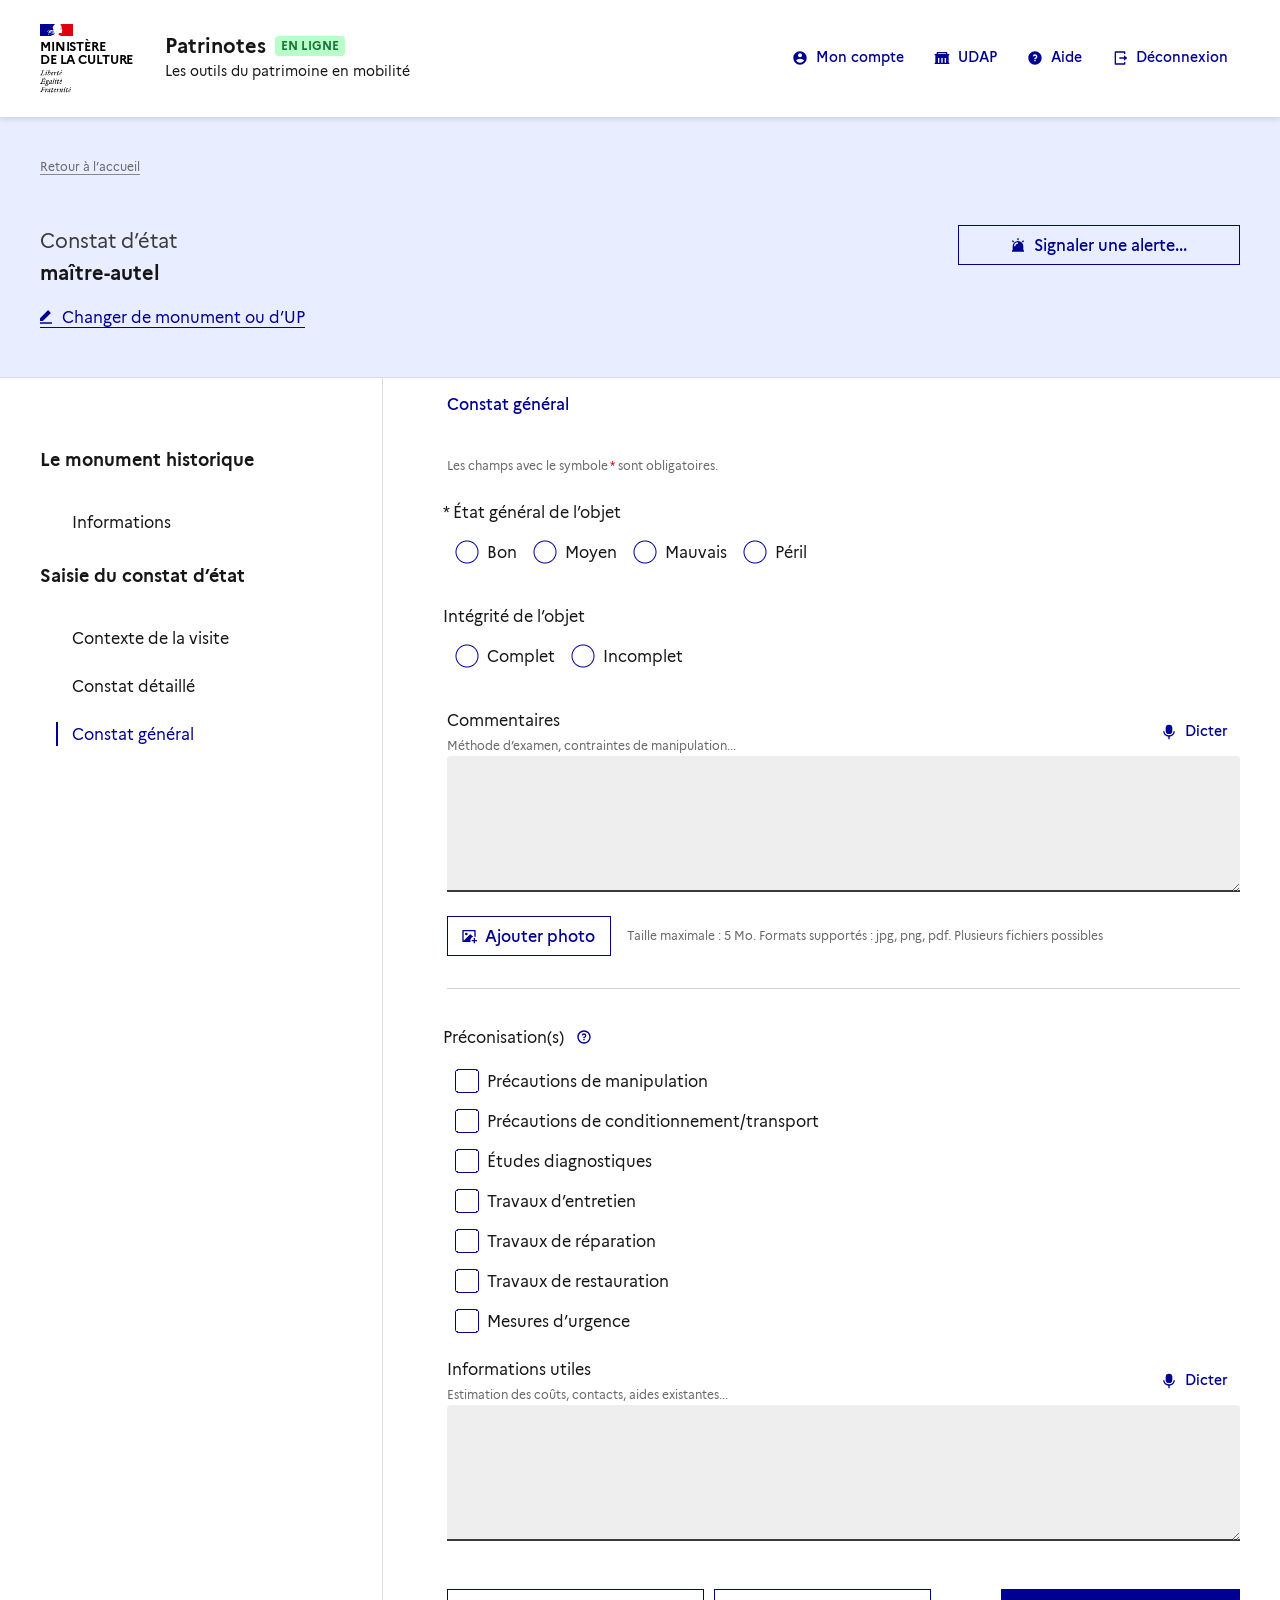
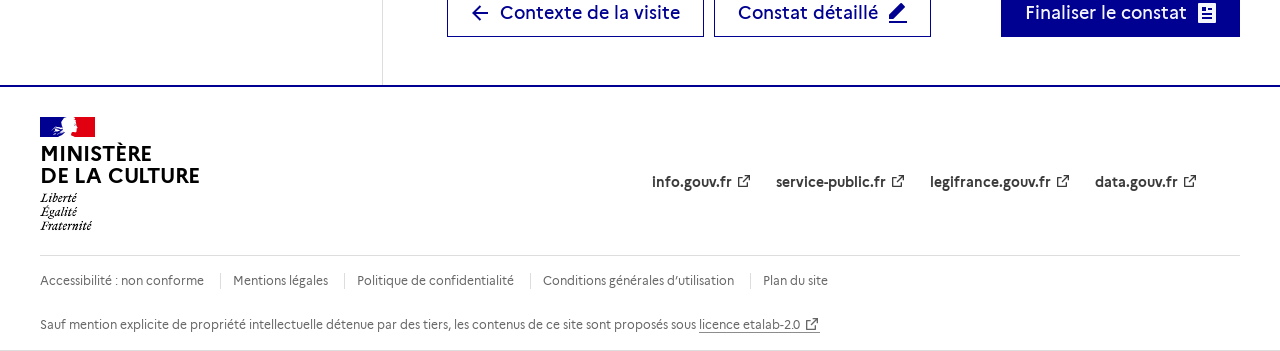
==== constat-general.html @ 83321c19 "Add files via upload" ====
<!DOCTYPE html>
<html lang="fr" data-fr-theme="light">
<head>
  <meta charset="utf-8">
  <meta name="viewport" content="width=device-width, initial-scale=1">
  <title>Constat général - maître-autel - Constat d’état - Patrinotes</title>
  <link rel="preload" href="dsfr/fonts/Marianne-Regular.woff2" as="font" type="font/woff2" crossorigin>
  <link rel="stylesheet" href="dsfr/core/core.min.css">
  <link rel="stylesheet" href="dsfr/component/link/link.min.css">
  <link rel="stylesheet" href="dsfr/component/button/button.min.css">
  <link rel="stylesheet" href="dsfr/component/logo/logo.min.css">
  <link rel="stylesheet" href="dsfr/component/badge/badge.min.css">
  <link rel="stylesheet" href="dsfr/component/form/form.min.css">
  <link rel="stylesheet" href="dsfr/component/input/input.min.css">
  <link rel="stylesheet" href="dsfr/component/header/header.min.css">
  <link rel="stylesheet" href="dsfr/component/tile/tile.min.css">
  <link rel="stylesheet" href="dsfr/component/footer/footer.min.css">
  <link rel="stylesheet" href="dsfr/component/alert/alert.min.css">
  <link rel="stylesheet" href="dsfr/component/breadcrumb/breadcrumb.min.css">
  <link rel="stylesheet" href="dsfr/component/modal/modal.min.css">
  <link rel="stylesheet" href="dsfr/component/sidemenu/sidemenu.min.css">
  <link rel="stylesheet" href="dsfr/component/radio/radio.min.css">
  <link rel="stylesheet" href="dsfr/component/checkbox/checkbox.min.css">
  <link rel="stylesheet" href="dsfr/component/tooltip/tooltip.min.css">
  <link rel="stylesheet" href="dsfr/component/toggle/toggle.min.css">
  <link rel="stylesheet" href="dsfr/component/accordion/accordion.min.css">
  <link rel="stylesheet" href="dsfr/component/skiplink/skiplink.min.css">
  <link rel="stylesheet" href="dsfr/utility/icons/icons-map/icons-map.min.css">
  <link rel="stylesheet" href="dsfr/utility/icons/icons-user/icons-user.min.css">
  <link rel="stylesheet" href="dsfr/utility/icons/icons-system/icons-system.min.css">
  <link rel="stylesheet" href="dsfr/utility/icons/icons-document/icons-document.min.css">
  <link rel="stylesheet" href="dsfr/utility/icons/icons-design/icons-design.min.css">
  <link rel="stylesheet" href="dsfr/utility/icons/icons-media/icons-media.min.css">
  <link rel="stylesheet" href="dsfr/utility/icons/icons-arrows/icons-arrows.min.css">
  <link rel="stylesheet" href="dsfr/utility/icons/icons-buildings/icons-buildings.min.css">
  <link rel="stylesheet" href="css/patrinotes.css">
</head>
<body>
  <div class="fr-skiplinks">
    <nav class="fr-container" role="navigation" aria-label="Accès rapide">
      <ul class="fr-skiplinks__list">
        <li><a class="fr-link" href="#contenu">Contenu</a></li>
        <li><a class="fr-link" href="#footer">Pied de page</a></li>
      </ul>
    </nav>
  </div>

  <header role="banner" class="fr-header">
    <div class="fr-header__body">
      <div class="fr-container">
        <div class="fr-header__body-row">
          <div class="fr-header__brand fr-enlarge-link">
            <div class="fr-header__brand-top">
              <div class="fr-header__logo">
                <p class="fr-logo">Ministère<br>de la Culture</p>
              </div>
            </div>
            <div class="fr-header__service">
              <a href="index.html" title="Accueil - Patrinotes - Ministère de la Culture">
                <p class="fr-header__service-title">Patrinotes
                  <span class="fr-badge fr-badge--sm fr-badge--success fr-badge--no-icon">En ligne</span>
                </p>
              </a>
              <p class="fr-header__service-tagline">Les outils du patrimoine en mobilité</p>
            </div>
          </div>
          <div class="fr-header__tools">
            <div class="fr-header__tools-links">
              <ul class="fr-btns-group">
                <li><a class="fr-btn fr-icon-account-circle-fill" href="#">Mon compte</a></li>
                <li><a class="fr-btn fr-icon-government-fill" href="#">UDAP</a></li>
                <li><a class="fr-btn fr-icon-question-fill" href="#">Aide</a></li>
                <li><a class="fr-btn fr-icon-logout-box-r-line" href="#">Déconnexion</a></li>
              </ul>
            </div>
          </div>
        </div>
      </div>
    </div>
  </header>

  <main id="contenu" role="main">
    <section class="pn-band pn-band--info pn-band--bordered fr-pt-3w fr-pb-6w" aria-labelledby="titre-monument">
      <div class="fr-container">
        <nav role="navigation" class="fr-breadcrumb" aria-label="vous êtes ici :">
          <ol class="fr-breadcrumb__list">
            <li><a class="fr-breadcrumb__link" href="index.html">Retour à l’accueil</a></li>
          </ol>
        </nav>
        <div class="fr-grid-row fr-grid-row--gutters">
          <div class="fr-col-lg-9">
            <p class="fr-text--lead fr-mb-0">Constat d’état</p>
            <h1 id="titre-monument" class="fr-text--lead fr-text--bold fr-mb-2w">maître-autel</h1>
            <!-- Non cliquable pour le prototype -->
            <a class="fr-link fr-link--icon-left fr-icon-edit-fill" href="#">Changer de monument ou d’UP</a>
          </div>
          <div class="fr-col-lg-3">
            <button type="button" class="fr-btn fr-btn--secondary fr-btn--icon-left fr-icon-alarm-warning-fill pn-btn-block" data-drawer-open="modal-alerte" aria-haspopup="dialog">Signaler une alerte...</button>
          </div>
        </div>
      </div>
    </section>

    <div class="fr-container">
      <div class="pn-split">
        <div class="pn-split__menu">
          <nav class="fr-sidemenu" role="navigation" aria-label="Menu du constat d’état">
            <div class="fr-sidemenu__inner">
              <ul class="fr-sidemenu__list">
                <li class="fr-sidemenu__item">
                  <p class="fr-sidemenu__title" id="menu-monument-titre">Le monument historique</p>
                  <div>
                    <ul class="fr-sidemenu__list" aria-labelledby="menu-monument-titre">
                      <li class="fr-sidemenu__item"><a class="fr-sidemenu__link" href="monument.html" target="_self">Informations</a></li>
                    </ul>
                  </div>
                </li>
                <li class="fr-sidemenu__item">
                  <p class="fr-sidemenu__title" id="menu-saisie-titre">Saisie du constat d’état</p>
                  <div>
                    <ul class="fr-sidemenu__list" aria-labelledby="menu-saisie-titre">
                      <li class="fr-sidemenu__item"><a class="fr-sidemenu__link" href="contexte.html" target="_self">Contexte de la visite</a></li>
                      <li class="fr-sidemenu__item"><a class="fr-sidemenu__link" href="constat-detaille.html" target="_self">Constat détaillé</a></li>
                      <li class="fr-sidemenu__item fr-sidemenu__item--active"><a class="fr-sidemenu__link" href="constat-general.html" target="_self" aria-current="page">Constat général</a></li>
                    </ul>
                  </div>
                </li>
              </ul>
            </div>
          </nav>
        </div>

        <div class="pn-split__main pn-main-pad">
          <h2 class="pn-section-label">Constat général</h2>

          <form class="pn-context-form" action="#" onsubmit="return false" novalidate>
            <p class="fr-hint-text fr-mt-4w fr-mb-3w">Les champs avec le symbole <span class="pn-required" aria-hidden="true">*</span><span class="fr-sr-only">astérisque</span> sont obligatoires.</p>

            <fieldset class="fr-fieldset fr-mb-3w" id="etat" aria-labelledby="etat-legend">
              <legend class="fr-fieldset__legend fr-fieldset__legend--regular" id="etat-legend">* État général de l’objet</legend>
              <div class="fr-fieldset__element fr-fieldset__element--inline"><div class="fr-radio-group"><input type="radio" id="etat-1" name="etat" required><label class="fr-label" for="etat-1">Bon</label></div></div>
              <div class="fr-fieldset__element fr-fieldset__element--inline"><div class="fr-radio-group"><input type="radio" id="etat-2" name="etat"><label class="fr-label" for="etat-2">Moyen</label></div></div>
              <div class="fr-fieldset__element fr-fieldset__element--inline"><div class="fr-radio-group"><input type="radio" id="etat-3" name="etat"><label class="fr-label" for="etat-3">Mauvais</label></div></div>
              <div class="fr-fieldset__element fr-fieldset__element--inline"><div class="fr-radio-group"><input type="radio" id="etat-4" name="etat"><label class="fr-label" for="etat-4">Péril</label></div></div>
            </fieldset>

            <fieldset class="fr-fieldset fr-mb-3w" id="integrite" aria-labelledby="integrite-legend">
              <legend class="fr-fieldset__legend fr-fieldset__legend--regular" id="integrite-legend">Intégrité de l’objet</legend>
              <div class="fr-fieldset__element fr-fieldset__element--inline"><div class="fr-radio-group"><input type="radio" id="integrite-1" name="integrite"><label class="fr-label" for="integrite-1">Complet</label></div></div>
              <div class="fr-fieldset__element fr-fieldset__element--inline"><div class="fr-radio-group"><input type="radio" id="integrite-2" name="integrite"><label class="fr-label" for="integrite-2">Incomplet</label></div></div>
            </fieldset>

            <div class="fr-input-group">
              <div class="fr-grid-row fr-grid-row--middle">
                <div class="fr-col"><label class="fr-label" for="commentaires-generaux">Commentaires<span class="fr-hint-text">Méthode d’examen, contraintes de manipulation...</span></label></div>
                <div class="fr-col-auto"><button type="button" class="fr-btn fr-btn--tertiary-no-outline fr-btn--sm fr-btn--icon-left fr-icon-mic-fill">Dicter</button></div>
              </div>
              <textarea class="fr-input" id="commentaires-generaux" name="commentaires-generaux" rows="5"></textarea>
            </div>

            <div class="fr-grid-row fr-grid-row--middle pn-photo-row">
              <div class="fr-col-auto fr-mr-2w"><button type="button" class="fr-btn fr-btn--secondary fr-btn--icon-left fr-icon-image-add-fill">Ajouter photo</button></div>
              <div class="fr-col"><p class="fr-hint-text fr-mb-0">Taille maximale : 5 Mo. Formats supportés : jpg, png, pdf. Plusieurs fichiers possibles</p></div>
            </div>

            <hr class="pn-sep">

            <div class="pn-preco-wrap">
            <span class="fr-tooltip fr-placement fr-placement--top" id="preco-tooltip" role="tooltip" aria-hidden="true">Si des travaux de restauration sont préconisés, attention de ne pas aller trop loin : le constat d’état n’est pas une étude diagnostique et ne saurait la remplacer.<br><br>Des hypothèses concernant l’origine des désordres constatés peuvent être émises (présentez les comme telles) et des pistes d’investigation suggérées. Présentez les éventuelles solutions avec prudence, notamment si elles concernent des problèmes structurels.</span>
            <fieldset class="fr-fieldset fr-mb-3w" id="preconisations" aria-labelledby="preconisations-legend">
              <legend class="fr-fieldset__legend fr-fieldset__legend--regular" id="preconisations-legend">Préconisation(s)
                <button type="button" class="fr-btn fr-btn--tertiary-no-outline fr-btn--sm fr-icon-question-line" id="preco-aide" aria-describedby="preco-tooltip" data-tooltip-btn>Aide sur les préconisations</button>
              </legend>
              <div class="fr-fieldset__element">
                <div class="fr-checkbox-group"><input type="checkbox" id="preco-1" name="preconisations" value="Précautions de manipulation" aria-controls="preco-1-commentaires"><label class="fr-label" for="preco-1">Précautions de manipulation</label></div>
                <div class="pn-preco-comment" id="preco-1-commentaires" hidden>
                  <div class="fr-input-group">
                    <label class="fr-label" for="preco-1-texte">Commentaires<span class="fr-sr-only"> sur « Précautions de manipulation »</span></label>
                    <textarea class="fr-input" id="preco-1-texte" name="preco-1-texte" rows="4" disabled></textarea>
                  </div>
                  <button type="button" class="fr-btn fr-btn--tertiary fr-btn--sm fr-btn--icon-left fr-icon-mic-fill" disabled>Dicter</button>
                </div>
              </div>
              <div class="fr-fieldset__element">
                <div class="fr-checkbox-group"><input type="checkbox" id="preco-2" name="preconisations" value="Précautions de conditionnement/transport" aria-controls="preco-2-commentaires"><label class="fr-label" for="preco-2">Précautions de conditionnement/transport</label></div>
                <div class="pn-preco-comment" id="preco-2-commentaires" hidden>
                  <div class="fr-input-group">
                    <label class="fr-label" for="preco-2-texte">Commentaires<span class="fr-sr-only"> sur « Précautions de conditionnement/transport »</span></label>
                    <textarea class="fr-input" id="preco-2-texte" name="preco-2-texte" rows="4" disabled></textarea>
                  </div>
                  <button type="button" class="fr-btn fr-btn--tertiary fr-btn--sm fr-btn--icon-left fr-icon-mic-fill" disabled>Dicter</button>
                </div>
              </div>
              <div class="fr-fieldset__element">
                <div class="fr-checkbox-group"><input type="checkbox" id="preco-3" name="preconisations" value="Études diagnostiques" aria-controls="preco-3-commentaires"><label class="fr-label" for="preco-3">Études diagnostiques</label></div>
                <div class="pn-preco-comment" id="preco-3-commentaires" hidden>
                  <div class="fr-input-group">
                    <label class="fr-label" for="preco-3-texte">Commentaires<span class="fr-sr-only"> sur « Études diagnostiques »</span></label>
                    <textarea class="fr-input" id="preco-3-texte" name="preco-3-texte" rows="4" disabled></textarea>
                  </div>
                  <button type="button" class="fr-btn fr-btn--tertiary fr-btn--sm fr-btn--icon-left fr-icon-mic-fill" disabled>Dicter</button>
                </div>
              </div>
              <div class="fr-fieldset__element">
                <div class="fr-checkbox-group"><input type="checkbox" id="preco-4" name="preconisations" value="Travaux d’entretien" aria-controls="preco-4-commentaires"><label class="fr-label" for="preco-4">Travaux d’entretien</label></div>
                <div class="pn-preco-comment" id="preco-4-commentaires" hidden>
                  <div class="fr-input-group">
                    <label class="fr-label" for="preco-4-texte">Commentaires<span class="fr-sr-only"> sur « Travaux d’entretien »</span></label>
                    <textarea class="fr-input" id="preco-4-texte" name="preco-4-texte" rows="4" disabled></textarea>
                  </div>
                  <button type="button" class="fr-btn fr-btn--tertiary fr-btn--sm fr-btn--icon-left fr-icon-mic-fill" disabled>Dicter</button>
                </div>
              </div>
              <div class="fr-fieldset__element">
                <div class="fr-checkbox-group"><input type="checkbox" id="preco-5" name="preconisations" value="Travaux de réparation" aria-controls="preco-5-commentaires"><label class="fr-label" for="preco-5">Travaux de réparation</label></div>
                <div class="pn-preco-comment" id="preco-5-commentaires" hidden>
                  <div class="fr-input-group">
                    <label class="fr-label" for="preco-5-texte">Commentaires<span class="fr-sr-only"> sur « Travaux de réparation »</span></label>
                    <textarea class="fr-input" id="preco-5-texte" name="preco-5-texte" rows="4" disabled></textarea>
                  </div>
                  <button type="button" class="fr-btn fr-btn--tertiary fr-btn--sm fr-btn--icon-left fr-icon-mic-fill" disabled>Dicter</button>
                </div>
              </div>
              <div class="fr-fieldset__element">
                <div class="fr-checkbox-group"><input type="checkbox" id="preco-6" name="preconisations" value="Travaux de restauration" aria-controls="preco-6-commentaires"><label class="fr-label" for="preco-6">Travaux de restauration</label></div>
                <div class="pn-preco-comment" id="preco-6-commentaires" hidden>
                  <div class="fr-input-group">
                    <label class="fr-label" for="preco-6-texte">Commentaires<span class="fr-sr-only"> sur « Travaux de restauration »</span></label>
                    <textarea class="fr-input" id="preco-6-texte" name="preco-6-texte" rows="4" disabled></textarea>
                  </div>
                  <button type="button" class="fr-btn fr-btn--tertiary fr-btn--sm fr-btn--icon-left fr-icon-mic-fill" disabled>Dicter</button>
                </div>
              </div>
              <div class="fr-fieldset__element">
                <div class="fr-checkbox-group"><input type="checkbox" id="preco-7" name="preconisations" value="Mesures d’urgence" aria-controls="preco-7-commentaires"><label class="fr-label" for="preco-7">Mesures d’urgence</label></div>
                <div class="pn-preco-comment" id="preco-7-commentaires" hidden>
                  <div class="fr-input-group">
                    <label class="fr-label" for="preco-7-texte">Commentaires<span class="fr-sr-only"> sur « Mesures d’urgence »</span></label>
                    <textarea class="fr-input" id="preco-7-texte" name="preco-7-texte" rows="4" disabled></textarea>
                  </div>
                  <button type="button" class="fr-btn fr-btn--tertiary fr-btn--sm fr-btn--icon-left fr-icon-mic-fill" disabled>Dicter</button>
                </div>
              </div>
            </fieldset>
            </div>

            <div class="fr-input-group">
              <div class="fr-grid-row fr-grid-row--middle">
                <div class="fr-col"><label class="fr-label" for="infos-utiles">Informations utiles<span class="fr-hint-text">Estimation des coûts, contacts, aides existantes...</span></label></div>
                <div class="fr-col-auto"><button type="button" class="fr-btn fr-btn--tertiary-no-outline fr-btn--sm fr-btn--icon-left fr-icon-mic-fill">Dicter</button></div>
              </div>
              <textarea class="fr-input" id="infos-utiles" name="infos-utiles" rows="5"></textarea>
            </div>

            <div class="fr-grid-row fr-grid-row--middle fr-mt-6w pn-actions">
              <div class="fr-col pn-btn-row">
                <a class="fr-btn fr-btn--lg fr-btn--secondary fr-btn--icon-left fr-icon-arrow-left-line" href="contexte.html">Contexte de la visite</a>
                <a class="fr-btn fr-btn--lg fr-btn--secondary fr-btn--icon-right fr-icon-edit-fill" href="constat-detaille.html">Constat détaillé</a>
              </div>
              <div class="fr-col-auto"><button type="button" class="fr-btn fr-btn--lg fr-btn--icon-right fr-icon-article-fill">Finaliser le constat</button></div>
            </div>
          </form>
        </div>
      </div>
    </div>

    <!-- Panneau latéral « Signaler une alerte » : modale DSFR ancrée à droite (CSS patrinotes.css) -->
    <dialog id="modal-alerte" class="fr-modal pn-drawer" aria-labelledby="modal-alerte-title">
      <div class="fr-container fr-container--fluid">
        <div class="fr-modal__body">
          <div class="fr-modal__header">
            <button type="button" class="fr-btn--close fr-btn" data-drawer-close title="Fermer le panneau">Fermer</button>
          </div>
          <div class="fr-modal__content">
            <h1 id="modal-alerte-title" class="fr-modal__title">Signaler une alerte</h1>
            <form onsubmit="return false">
              <fieldset class="fr-fieldset fr-mb-3w" id="alerte-type" aria-labelledby="alerte-type-legend">
                <legend class="fr-fieldset__legend fr-fieldset__legend--regular" id="alerte-type-legend">Problème à signaler</legend>
                <div class="fr-fieldset__element"><div class="fr-radio-group"><input type="radio" id="alerte-absent" name="alerte-type"><label class="fr-label" for="alerte-absent">Objet absent</label></div></div>
                <div class="fr-fieldset__element"><div class="fr-radio-group"><input type="radio" id="alerte-insecurite" name="alerte-type"><label class="fr-label" for="alerte-insecurite">Objet en insécurité</label></div></div>
                <div class="fr-fieldset__element"><div class="fr-radio-group"><input type="radio" id="alerte-degradation" name="alerte-type"><label class="fr-label" for="alerte-degradation">Dégradation importante</label></div></div>
              </fieldset>

              <div class="fr-input-group">
                <div class="fr-grid-row fr-grid-row--middle">
                  <div class="fr-col"><label class="fr-label" for="alerte-commentaires">Commentaires</label></div>
                  <div class="fr-col-auto"><button type="button" class="fr-btn fr-btn--tertiary-no-outline fr-btn--sm fr-btn--icon-left fr-icon-mic-fill">Dicter</button></div>
                </div>
                <textarea class="fr-input" id="alerte-commentaires" name="alerte-commentaires" rows="5"></textarea>
              </div>

              <div class="fr-grid-row fr-grid-row--middle fr-mt-3w">
                <div class="fr-col-auto fr-mr-2w"><button type="button" class="fr-btn fr-btn--secondary fr-btn--icon-left fr-icon-image-add-fill">Ajouter photo</button></div>
                <div class="fr-col"><p class="fr-hint-text fr-mb-0">Taille maximale : 5 Mo. Formats supportés : jpg, png.<br>Plusieurs fichiers possibles</p></div>
              </div>

              <hr class="fr-mt-3w fr-pb-1w">
              <div class="fr-grid-row">
                <div class="fr-col-auto fr-mr-4w"><div class="fr-toggle"><input type="checkbox" class="fr-toggle__input" id="alerte-courriel"><label class="fr-toggle__label" for="alerte-courriel">Alerter par courriel</label></div></div>
                <div class="fr-col-auto"><div class="fr-toggle"><input type="checkbox" class="fr-toggle__input" id="alerte-rapport"><label class="fr-toggle__label" for="alerte-rapport">Afficher dans le rapport</label></div></div>
              </div>
              <p class="fr-text--sm pn-muted fr-mt-1w fr-mb-3w">Service destinataire : CAOA<br>courriel-service@culture.gouv.fr <a class="fr-link fr-link--sm" href="#">modifier</a></p>

              <button type="button" class="fr-btn fr-btn--lg pn-btn-block" data-drawer-close>Valider</button>
            </form>
          </div>
        </div>
      </div>
    </dialog>
  </main>

  <footer class="fr-footer" role="contentinfo" id="footer">
    <div class="fr-container">
      <div class="fr-footer__body">
        <div class="fr-footer__brand fr-enlarge-link">
          <a href="index.html" title="Retour à l’accueil du site - Patrinotes - Ministère de la Culture">
            <p class="fr-logo">Ministère<br>de la Culture</p>
          </a>
        </div>
        <div class="fr-footer__content">
          <ul class="fr-footer__content-list">
            <li class="fr-footer__content-item"><a class="fr-footer__content-link" target="_blank" rel="noopener external" title="info.gouv.fr - nouvelle fenêtre" href="https://info.gouv.fr">info.gouv.fr</a></li>
            <li class="fr-footer__content-item"><a class="fr-footer__content-link" target="_blank" rel="noopener external" title="service-public.fr - nouvelle fenêtre" href="https://service-public.fr">service-public.fr</a></li>
            <li class="fr-footer__content-item"><a class="fr-footer__content-link" target="_blank" rel="noopener external" title="legifrance.gouv.fr - nouvelle fenêtre" href="https://legifrance.gouv.fr">legifrance.gouv.fr</a></li>
            <li class="fr-footer__content-item"><a class="fr-footer__content-link" target="_blank" rel="noopener external" title="data.gouv.fr - nouvelle fenêtre" href="https://data.gouv.fr">data.gouv.fr</a></li>
          </ul>
        </div>
      </div>
      <div class="fr-footer__bottom">
        <ul class="fr-footer__bottom-list">
          <li class="fr-footer__bottom-item"><a class="fr-footer__bottom-link" href="#">Accessibilité : non conforme</a></li>
          <li class="fr-footer__bottom-item"><a class="fr-footer__bottom-link" href="#">Mentions légales</a></li>
          <li class="fr-footer__bottom-item"><a class="fr-footer__bottom-link" href="#">Politique de confidentialité</a></li>
          <li class="fr-footer__bottom-item"><a class="fr-footer__bottom-link" href="#">Conditions générales d’utilisation</a></li>
          <li class="fr-footer__bottom-item"><a class="fr-footer__bottom-link" href="#">Plan du site</a></li>
        </ul>
        <div class="fr-footer__bottom-copy">
          <p>Sauf mention explicite de propriété intellectuelle détenue par des tiers, les contenus de ce site sont proposés sous <a href="https://github.com/etalab/licence-ouverte/blob/master/LO.md" target="_blank" rel="noopener external" title="licence etalab-2.0 - nouvelle fenêtre">licence etalab-2.0</a></p>
        </div>
      </div>
    </div>
  </footer>

  <script src="js/drawer.js"></script>
  <script src="js/constat-general.js"></script>
</body>
</html>
---- dsfr/component/link/link.min.css ----
/*!
 * DSFR v1.15.4 | SPDX-License-Identifier: Etalab-2.0 | License-Filename: LICENSE.md | restricted use (see terms and conditions)
 */.fr-link{--text-spacing:0;--title-spacing:0;color:var(--text-action-high-blue-france);display:inline;font-size:1rem;line-height:1.5rem;padding:0}.fr-link[target=_blank]{max-height:none;max-width:100%;overflow:initial}.fr-link[target=_blank]:after{--icon-size:1rem;content:"";margin-left:.5rem;margin-right:-.125rem}.fr-link--icon-left[class*=" fr-fi-"],.fr-link--icon-left[class*=" fr-icon-"],.fr-link--icon-left[class^=fr-fi-],.fr-link--icon-left[class^=fr-icon-]{max-height:none;max-width:100%;overflow:initial}.fr-link--icon-left[class*=" fr-fi-"]:before,.fr-link--icon-left[class*=" fr-icon-"]:before,.fr-link--icon-left[class^=fr-fi-]:before,.fr-link--icon-left[class^=fr-icon-]:before{--icon-size:1rem;margin-left:-.125rem;margin-right:.5rem}.fr-link--icon-right[class*=" fr-fi-"],.fr-link--icon-right[class*=" fr-icon-"],.fr-link--icon-right[class^=fr-fi-],.fr-link--icon-right[class^=fr-icon-]{max-height:none;max-width:100%;overflow:initial}.fr-link--icon-right[class*=" fr-fi-"]:after,.fr-link--icon-right[class*=" fr-icon-"]:after,.fr-link--icon-right[class^=fr-fi-]:after,.fr-link--icon-right[class^=fr-icon-]:after{--icon-size:1rem;content:"";margin-left:.5rem;margin-right:-.125rem}.fr-link--icon-right[class*=" fr-fi-"]:before,.fr-link--icon-right[class*=" fr-icon-"]:before,.fr-link--icon-right[class^=fr-fi-]:before,.fr-link--icon-right[class^=fr-icon-]:before,.fr-link[class*=" fr-fi-"]:not([class*=fr-link--icon-]):before,.fr-link[class*=" fr-icon-"]:not([class*=fr-link--icon-]):before,.fr-link[class^=fr-fi-]:not([class*=fr-link--icon-]):before,.fr-link[class^=fr-icon-]:not([class*=fr-link--icon-]):before{content:none}.fr-link--xs{font-size:.75rem;line-height:1.25rem;padding:0}.fr-link--xs[target=_blank]{max-height:none;max-width:100%;overflow:initial}.fr-link--xs[target=_blank]:after{--icon-size:0.75rem;content:"";margin-left:.5rem;margin-right:-.09375rem}.fr-link--xs.fr-link--icon-left[class*=" fr-fi-"],.fr-link--xs.fr-link--icon-left[class*=" fr-icon-"],.fr-link--xs.fr-link--icon-left[class^=fr-fi-],.fr-link--xs.fr-link--icon-left[class^=fr-icon-]{max-height:none;max-width:100%;overflow:initial}.fr-link--xs.fr-link--icon-left[class*=" fr-fi-"]:before,.fr-link--xs.fr-link--icon-left[class*=" fr-icon-"]:before,.fr-link--xs.fr-link--icon-left[class^=fr-fi-]:before,.fr-link--xs.fr-link--icon-left[class^=fr-icon-]:before{--icon-size:0.75rem;margin-left:-.09375rem;margin-right:.5rem}.fr-link--xs.fr-link--icon-right[class*=" fr-fi-"],.fr-link--xs.fr-link--icon-right[class*=" fr-icon-"],.fr-link--xs.fr-link--icon-right[class^=fr-fi-],.fr-link--xs.fr-link--icon-right[class^=fr-icon-]{max-height:none;max-width:100%;overflow:initial}.fr-link--xs.fr-link--icon-right[class*=" fr-fi-"]:after,.fr-link--xs.fr-link--icon-right[class*=" fr-icon-"]:after,.fr-link--xs.fr-link--icon-right[class^=fr-fi-]:after,.fr-link--xs.fr-link--icon-right[class^=fr-icon-]:after{--icon-size:0.75rem;content:"";margin-left:.5rem;margin-right:-.09375rem}.fr-link--xs.fr-link--icon-right[class*=" fr-fi-"]:before,.fr-link--xs.fr-link--icon-right[class*=" fr-icon-"]:before,.fr-link--xs.fr-link--icon-right[class^=fr-fi-]:before,.fr-link--xs.fr-link--icon-right[class^=fr-icon-]:before,.fr-link--xs[class*=" fr-fi-"]:not([class*=fr-link--icon-]):before,.fr-link--xs[class*=" fr-icon-"]:not([class*=fr-link--icon-]):before,.fr-link--xs[class^=fr-fi-]:not([class*=fr-link--icon-]):before,.fr-link--xs[class^=fr-icon-]:not([class*=fr-link--icon-]):before{content:none}.fr-link--sm{font-size:.875rem;line-height:1.5rem;padding:0}.fr-link--sm[target=_blank]{max-height:none;max-width:100%;overflow:initial}.fr-link--sm[target=_blank]:after{--icon-size:1rem;content:"";margin-left:.5rem;margin-right:-.125rem}.fr-link--sm.fr-link--icon-left[class*=" fr-fi-"],.fr-link--sm.fr-link--icon-left[class*=" fr-icon-"],.fr-link--sm.fr-link--icon-left[class^=fr-fi-],.fr-link--sm.fr-link--icon-left[class^=fr-icon-]{max-height:none;max-width:100%;overflow:initial}.fr-link--sm.fr-link--icon-left[class*=" fr-fi-"]:before,.fr-link--sm.fr-link--icon-left[class*=" fr-icon-"]:before,.fr-link--sm.fr-link--icon-left[class^=fr-fi-]:before,.fr-link--sm.fr-link--icon-left[class^=fr-icon-]:before{--icon-size:1rem;margin-left:-.125rem;margin-right:.5rem}.fr-link--sm.fr-link--icon-right[class*=" fr-fi-"],.fr-link--sm.fr-link--icon-right[class*=" fr-icon-"],.fr-link--sm.fr-link--icon-right[class^=fr-fi-],.fr-link--sm.fr-link--icon-right[class^=fr-icon-]{max-height:none;max-width:100%;overflow:initial}.fr-link--sm.fr-link--icon-right[class*=" fr-fi-"]:after,.fr-link--sm.fr-link--icon-right[class*=" fr-icon-"]:after,.fr-link--sm.fr-link--icon-right[class^=fr-fi-]:after,.fr-link--sm.fr-link--icon-right[class^=fr-icon-]:after{--icon-size:1rem;content:"";margin-left:.5rem;margin-right:-.125rem}.fr-link--sm.fr-link--icon-right[class*=" fr-fi-"]:before,.fr-link--sm.fr-link--icon-right[class*=" fr-icon-"]:before,.fr-link--sm.fr-link--icon-right[class^=fr-fi-]:before,.fr-link--sm.fr-link--icon-right[class^=fr-icon-]:before,.fr-link--sm[class*=" fr-fi-"]:not([class*=fr-link--icon-]):before,.fr-link--sm[class*=" fr-icon-"]:not([class*=fr-link--icon-]):before,.fr-link--sm[class^=fr-fi-]:not([class*=fr-link--icon-]):before,.fr-link--sm[class^=fr-icon-]:not([class*=fr-link--icon-]):before{content:none}.fr-link--lg{font-size:1.125rem;line-height:1.75rem;padding:0}.fr-link--lg[target=_blank]{max-height:none;max-width:100%;overflow:initial}.fr-link--lg[target=_blank]:after{--icon-size:1.5rem;content:"";margin-left:.5rem;margin-right:-.1875rem}.fr-link--lg.fr-link--icon-left[class*=" fr-fi-"],.fr-link--lg.fr-link--icon-left[class*=" fr-icon-"],.fr-link--lg.fr-link--icon-left[class^=fr-fi-],.fr-link--lg.fr-link--icon-left[class^=fr-icon-]{max-height:none;max-width:100%;overflow:initial}.fr-link--lg.fr-link--icon-left[class*=" fr-fi-"]:before,.fr-link--lg.fr-link--icon-left[class*=" fr-icon-"]:before,.fr-link--lg.fr-link--icon-left[class^=fr-fi-]:before,.fr-link--lg.fr-link--icon-left[class^=fr-icon-]:before{--icon-size:1.5rem;margin-left:-.1875rem;margin-right:.5rem}.fr-link--lg.fr-link--icon-right[class*=" fr-fi-"],.fr-link--lg.fr-link--icon-right[class*=" fr-icon-"],.fr-link--lg.fr-link--icon-right[class^=fr-fi-],.fr-link--lg.fr-link--icon-right[class^=fr-icon-]{max-height:none;max-width:100%;overflow:initial}.fr-link--lg.fr-link--icon-right[class*=" fr-fi-"]:after,.fr-link--lg.fr-link--icon-right[class*=" fr-icon-"]:after,.fr-link--lg.fr-link--icon-right[class^=fr-fi-]:after,.fr-link--lg.fr-link--icon-right[class^=fr-icon-]:after{--icon-size:1.5rem;content:"";margin-left:.5rem;margin-right:-.1875rem}.fr-link--lg.fr-link--icon-right[class*=" fr-fi-"]:before,.fr-link--lg.fr-link--icon-right[class*=" fr-icon-"]:before,.fr-link--lg.fr-link--icon-right[class^=fr-fi-]:before,.fr-link--lg.fr-link--icon-right[class^=fr-icon-]:before,.fr-link--lg[class*=" fr-fi-"]:not([class*=fr-link--icon-]):before,.fr-link--lg[class*=" fr-icon-"]:not([class*=fr-link--icon-]):before,.fr-link--lg[class^=fr-fi-]:not([class*=fr-link--icon-]):before,.fr-link--lg[class^=fr-icon-]:not([class*=fr-link--icon-]):before{content:none}button.fr-link{text-align:left}.fr-link--download,.fr-links-group--download .fr-link{font-size:1rem;line-height:1.5rem;max-height:none;max-width:100%;overflow:initial;padding:0;position:relative}.fr-link--download:after,.fr-links-group--download .fr-link:after{--icon-size:1rem;background-color:currentColor;content:"";display:inline-block;flex:0 0 auto;height:var(--icon-size);margin-bottom:1.75rem;margin-left:.5rem;margin-right:-.125rem;-webkit-mask-image:url(../../icons/system/download-line.svg);mask-image:url(../../icons/system/download-line.svg);-webkit-mask-size:100% 100%;mask-size:100% 100%;vertical-align:calc((.75em - var(--icon-size))*.5);vertical-align:calc((.75rem - var(--icon-size))*.5 - 1.75rem);width:var(--icon-size)}.fr-link--download:before,.fr-links-group--download .fr-link:before{content:none}.fr-link--download .fr-link__detail,.fr-links-group--download .fr-link .fr-link__detail{cursor:text;font-size:.75rem;font-weight:400;left:0;line-height:1.25rem;margin-top:1.75rem;pointer-events:none;position:absolute;white-space:nowrap}.fr-link--download .fr-link__detail abbr,.fr-links-group--download .fr-link .fr-link__detail abbr{text-decoration:none}.fr-links-group--download{--ul-type:disc;--ol-type:decimal;--ul-start:1rem;--ol-start:1.5rem;--xl-block:0.5rem;--li-bottom:0.25rem;--xl-base:1em;--ol-content:counters(li-counter,".") ".\00a0\00a0"}.fr-links-group--download>li{display:block}.fr-links-group .fr-link--download,.fr-links-group--download .fr-link{margin-bottom:2.5rem}.fr-links-group{--li-bottom:0.5rem}.fr-links-group--inline{--ul-type:none;--ol-type:none;--ul-start:0;--ol-start:0;--xl-block:0;--li-bottom:0;--ol-content:none;display:inline;margin:0 -.5rem}.fr-links-group--inline>li{display:inline;line-height:2.75rem}.fr-links-group--inline .fr-link{margin:0 .5rem 1rem}.fr-links-group--sm .fr-link{font-size:.875rem;line-height:1.5rem;padding:0}.fr-links-group--sm .fr-link:after,.fr-links-group--sm .fr-link:before{--icon-size:1rem}.fr-links-group--sm .fr-link:not(.fr-link--download){vertical-align:top}.fr-links-group--lg .fr-link{font-size:1.125rem;line-height:1.75rem;padding:0}.fr-links-group--lg .fr-link:after,.fr-links-group--lg .fr-link:before{--icon-size:1.5rem}.fr-links-group__title{font-size:1.375rem;font-weight:700;line-height:1.75rem;margin:var(--title-spacing)}.fr-links-group--bordered{box-shadow:inset 0 0 0 1px var(--border-default-grey);padding:1.5rem 1.5rem .5rem}.fr-link--close{--hover:inherit;--active:inherit;align-items:center;background-color:transparent;color:var(--text-action-high-blue-france);display:flex;flex-direction:row;font-size:.875rem;line-height:1.5rem;margin-left:auto;margin-right:-1rem;max-height:none;max-width:100%;min-height:2rem;overflow:initial;padding:.25rem .75rem}.fr-link--close:after{--icon-size:1rem;background-color:currentColor;content:"";display:inline-block;flex:0 0 auto;height:var(--icon-size);margin-left:.5rem;margin-right:-.125rem;-webkit-mask-image:url(../../icons/system/close-line.svg);mask-image:url(../../icons/system/close-line.svg);-webkit-mask-size:100% 100%;mask-size:100% 100%;vertical-align:calc((.75em - var(--icon-size))*.5);width:var(--icon-size)}.fr-link--close:before{content:none}.fr-link.fr-link--icon-left.fr-fi-theme-fill{font-size:1rem;line-height:1.5rem;max-height:none;max-width:100%;min-height:2.5rem;overflow:initial;padding:.5rem 1rem}.fr-link.fr-link--icon-left.fr-fi-theme-fill:before{--icon-size:1rem;margin-left:-.125rem;margin-right:.5rem}.fr-link__detail{color:var(--text-mention-grey)}.fr-links-group li::marker{color:var(--text-action-high-blue-france)}.fr-link--close:disabled,a.fr-link--close:not([href]){--hover:inherit;--active:inherit;background-color:transparent;color:var(--text-disabled-grey)}@media (min-width:36em){
  /*! media sm */
  /*! media sm */}@media (min-width:48em){
  /*! media md */.fr-links-group .fr-link--download,.fr-links-group--download .fr-link{margin-bottom:3rem}.fr-links-group__title{font-size:1.5rem;line-height:2rem}.fr-links-group--bordered{padding:2rem 2rem .5rem}
  /*! media md */}@media (min-width:62em){
  /*! media lg */
  /*! media lg */}@media (min-width:78em){
  /*! media xl */
  /*! media xl */}@media (forced-colors:active){a.fr-link{text-decoration:underline;text-underline-offset:5px}a.fr-link:not([href]):after,a.fr-link:not([href]):before{background-color:graytext}.fr-link--download:after,.fr-links-group--download .fr-link:after{background-color:linktext;forced-color-adjust:none}.fr-link--download .fr-link__detail,.fr-links-group--download .fr-link .fr-link__detail{color:canvastext}.fr-link--download:not([href]) .fr-link__detail,.fr-links-group--download .fr-link:not([href]) .fr-link__detail{color:graytext}.fr-link--close:after{background-color:buttontext;forced-color-adjust:none}}@media screen and (-ms-high-contrast:active),screen and (-ms-high-contrast:none){.fr-link{background-image:none;color:#000091;text-decoration:underline}.fr-link--sm:before,.fr-link:before{height:1rem;width:1rem}.fr-link--lg:before,.fr-link--sm:before,.fr-link:before{background-color:transparent;background-repeat:no-repeat;background-size:100%}.fr-link--lg:before{height:1.5rem;width:1.5rem}ul{list-style-type:disc}ol{list-style-type:decimal}ol,ul{margin-bottom:.5rem;margin-top:.5rem;padding-left:1rem}ol.fr-links-group--inline,ul.fr-links-group--inline{list-style-type:none}ol.fr-links-group--inline,ul.fr-links-group--inline{margin-bottom:0;margin-top:0;padding-left:0}.fr-link__detail{color:#666}.fr-links-group li::marker{color:#000091}.fr-links-group--bordered{box-shadow:inset 0 0 0 1px #ddd}.fr-link--close{background-color:transparent;color:#000091}.fr-link--close:hover{background-color:rgba(0,0,0,.05)}.fr-link--close:active{background-color:rgba(0,0,0,.1)}.fr-link--close:disabled,a.fr-link--close:not([href]){background-color:transparent;color:#929292}.fr-link--close:disabled:hover,a.fr-link--close:not([href]):hover{background-color:rgba(0,0,0,.05)}.fr-link--close:disabled:active,a.fr-link--close:not([href]):active{background-color:rgba(0,0,0,.1)}}@media print{.fr-link:after,.fr-link:before{-webkit-print-color-adjust:exact;print-color-adjust:exact}}
---- dsfr/component/button/button.min.css ----
/*!
 * DSFR v1.15.4 | SPDX-License-Identifier: Etalab-2.0 | License-Filename: LICENSE.md | restricted use (see terms and conditions)
 */.fr-btn{--text-spacing:0;--title-spacing:0;--underline-img:none;--hover-tint:var(--hover);--idle:transparent;--hover:var(--background-action-high-blue-france-hover);--active:var(--background-action-high-blue-france-active);align-items:center;background-color:var(--background-action-high-blue-france);color:var(--text-inverted-blue-france);display:inline-flex;flex-direction:row;font-size:1rem;font-weight:500;line-height:1.5rem;min-height:2.5rem;padding:.5rem 1rem;width:-moz-fit-content;width:fit-content}.fr-btn:after,.fr-btn:before{display:block}.fr-btn[target=_blank]{max-height:none;max-width:100%;overflow:initial}.fr-btn[target=_blank]:after{--icon-size:1rem;content:"";margin-left:.5rem;margin-right:-.125rem}.fr-btn--align-on-content{margin-left:-1rem;margin-right:-1rem}.fr-btn[class*=" fr-fi-"]:not([class*=fr-btn--icon-]),.fr-btn[class*=" fr-icon-"]:not([class*=fr-btn--icon-]),.fr-btn[class^=fr-fi-]:not([class*=fr-btn--icon-]),.fr-btn[class^=fr-icon-]:not([class*=fr-btn--icon-]){max-height:2.5rem;max-width:2.5rem;overflow:hidden;padding-left:.5rem;padding-right:.5rem;white-space:nowrap}.fr-btn[class*=" fr-fi-"]:not([class*=fr-btn--icon-]):before,.fr-btn[class*=" fr-icon-"]:not([class*=fr-btn--icon-]):before,.fr-btn[class^=fr-fi-]:not([class*=fr-btn--icon-]):before,.fr-btn[class^=fr-icon-]:not([class*=fr-btn--icon-]):before{--icon-size:1.5rem;margin-left:0;margin-right:.5rem}.fr-btn--align-on-content[class*=" fr-fi-"]:not([class*=fr-btn--icon-]),.fr-btn--align-on-content[class*=" fr-icon-"]:not([class*=fr-btn--icon-]),.fr-btn--align-on-content[class^=fr-fi-]:not([class*=fr-btn--icon-]),.fr-btn--align-on-content[class^=fr-icon-]:not([class*=fr-btn--icon-]){margin-left:-.5rem;margin-right:-.5rem}.fr-btn--icon-left[class*=" fr-fi-"],.fr-btn--icon-left[class*=" fr-icon-"],.fr-btn--icon-left[class^=fr-fi-],.fr-btn--icon-left[class^=fr-icon-]{max-height:none;max-width:100%;overflow:initial}.fr-btn--icon-left[class*=" fr-fi-"]:before,.fr-btn--icon-left[class*=" fr-icon-"]:before,.fr-btn--icon-left[class^=fr-fi-]:before,.fr-btn--icon-left[class^=fr-icon-]:before{--icon-size:1rem;margin-left:-.125rem;margin-right:.5rem}.fr-btn--align-on-content.fr-btn--icon-left[class*=" fr-fi-"],.fr-btn--align-on-content.fr-btn--icon-left[class*=" fr-icon-"],.fr-btn--align-on-content.fr-btn--icon-left[class^=fr-fi-],.fr-btn--align-on-content.fr-btn--icon-left[class^=fr-icon-]{margin-left:-.875rem;margin-right:-1rem}.fr-btn--icon-right[class*=" fr-fi-"],.fr-btn--icon-right[class*=" fr-icon-"],.fr-btn--icon-right[class^=fr-fi-],.fr-btn--icon-right[class^=fr-icon-]{max-height:none;max-width:100%;overflow:initial}.fr-btn--icon-right[class*=" fr-fi-"]:after,.fr-btn--icon-right[class*=" fr-icon-"]:after,.fr-btn--icon-right[class^=fr-fi-]:after,.fr-btn--icon-right[class^=fr-icon-]:after{--icon-size:1rem;content:"";margin-left:.5rem;margin-right:-.125rem}.fr-btn--icon-right[class*=" fr-fi-"]:before,.fr-btn--icon-right[class*=" fr-icon-"]:before,.fr-btn--icon-right[class^=fr-fi-]:before,.fr-btn--icon-right[class^=fr-icon-]:before{content:none}.fr-btn--align-on-content.fr-btn--icon-right[class*=" fr-fi-"],.fr-btn--align-on-content.fr-btn--icon-right[class*=" fr-icon-"],.fr-btn--align-on-content.fr-btn--icon-right[class^=fr-fi-],.fr-btn--align-on-content.fr-btn--icon-right[class^=fr-icon-]{margin-left:-1rem;margin-right:-.875rem}.fr-btn--sm{font-size:.875rem;line-height:1.5rem;min-height:2rem;padding:.25rem .75rem}.fr-btn--sm[target=_blank]{max-height:none;max-width:100%;overflow:initial}.fr-btn--sm[target=_blank]:after{--icon-size:1rem;content:"";margin-left:.5rem;margin-right:-.125rem}.fr-btn--sm.fr-btn--align-on-content{margin-left:-.75rem;margin-right:-.75rem}.fr-btn--sm[class*=" fr-fi-"]:not([class*=fr-btn--icon-]),.fr-btn--sm[class*=" fr-icon-"]:not([class*=fr-btn--icon-]),.fr-btn--sm[class^=fr-fi-]:not([class*=fr-btn--icon-]),.fr-btn--sm[class^=fr-icon-]:not([class*=fr-btn--icon-]){max-height:2rem;max-width:2rem;overflow:hidden;padding-left:.5rem;padding-right:.5rem;white-space:nowrap}.fr-btn--sm[class*=" fr-fi-"]:not([class*=fr-btn--icon-]):before,.fr-btn--sm[class*=" fr-icon-"]:not([class*=fr-btn--icon-]):before,.fr-btn--sm[class^=fr-fi-]:not([class*=fr-btn--icon-]):before,.fr-btn--sm[class^=fr-icon-]:not([class*=fr-btn--icon-]):before{--icon-size:1rem;margin-left:0;margin-right:.5rem}.fr-btn--sm.fr-btn--align-on-content[class*=" fr-fi-"]:not([class*=fr-btn--icon-]),.fr-btn--sm.fr-btn--align-on-content[class*=" fr-icon-"]:not([class*=fr-btn--icon-]),.fr-btn--sm.fr-btn--align-on-content[class^=fr-fi-]:not([class*=fr-btn--icon-]),.fr-btn--sm.fr-btn--align-on-content[class^=fr-icon-]:not([class*=fr-btn--icon-]){margin-left:-.5rem;margin-right:-.5rem}.fr-btn--sm.fr-btn--icon-left[class*=" fr-fi-"],.fr-btn--sm.fr-btn--icon-left[class*=" fr-icon-"],.fr-btn--sm.fr-btn--icon-left[class^=fr-fi-],.fr-btn--sm.fr-btn--icon-left[class^=fr-icon-]{max-height:none;max-width:100%;overflow:initial}.fr-btn--sm.fr-btn--icon-left[class*=" fr-fi-"]:before,.fr-btn--sm.fr-btn--icon-left[class*=" fr-icon-"]:before,.fr-btn--sm.fr-btn--icon-left[class^=fr-fi-]:before,.fr-btn--sm.fr-btn--icon-left[class^=fr-icon-]:before{--icon-size:1rem;margin-left:-.125rem;margin-right:.5rem}.fr-btn--sm.fr-btn--align-on-content.fr-btn--icon-left[class*=" fr-fi-"],.fr-btn--sm.fr-btn--align-on-content.fr-btn--icon-left[class*=" fr-icon-"],.fr-btn--sm.fr-btn--align-on-content.fr-btn--icon-left[class^=fr-fi-],.fr-btn--sm.fr-btn--align-on-content.fr-btn--icon-left[class^=fr-icon-]{margin-left:-.625rem;margin-right:-.75rem}.fr-btn--sm.fr-btn--icon-right[class*=" fr-fi-"],.fr-btn--sm.fr-btn--icon-right[class*=" fr-icon-"],.fr-btn--sm.fr-btn--icon-right[class^=fr-fi-],.fr-btn--sm.fr-btn--icon-right[class^=fr-icon-]{max-height:none;max-width:100%;overflow:initial}.fr-btn--sm.fr-btn--icon-right[class*=" fr-fi-"]:after,.fr-btn--sm.fr-btn--icon-right[class*=" fr-icon-"]:after,.fr-btn--sm.fr-btn--icon-right[class^=fr-fi-]:after,.fr-btn--sm.fr-btn--icon-right[class^=fr-icon-]:after{--icon-size:1rem;content:"";margin-left:.5rem;margin-right:-.125rem}.fr-btn--sm.fr-btn--icon-right[class*=" fr-fi-"]:before,.fr-btn--sm.fr-btn--icon-right[class*=" fr-icon-"]:before,.fr-btn--sm.fr-btn--icon-right[class^=fr-fi-]:before,.fr-btn--sm.fr-btn--icon-right[class^=fr-icon-]:before{content:none}.fr-btn--sm.fr-btn--align-on-content.fr-btn--icon-right[class*=" fr-fi-"],.fr-btn--sm.fr-btn--align-on-content.fr-btn--icon-right[class*=" fr-icon-"],.fr-btn--sm.fr-btn--align-on-content.fr-btn--icon-right[class^=fr-fi-],.fr-btn--sm.fr-btn--align-on-content.fr-btn--icon-right[class^=fr-icon-]{margin-left:-.75rem;margin-right:-.625rem}.fr-btn--lg{font-size:1.125rem;line-height:1.75rem;min-height:3rem;padding:.5rem 1.5rem}.fr-btn--lg[target=_blank]{max-height:none;max-width:100%;overflow:initial}.fr-btn--lg[target=_blank]:after{--icon-size:1.5rem;content:"";margin-left:.5rem;margin-right:-.1875rem}.fr-btn--lg.fr-btn--align-on-content{margin-left:-1.5rem;margin-right:-1.5rem}.fr-btn--lg[class*=" fr-fi-"]:not([class*=fr-btn--icon-]),.fr-btn--lg[class*=" fr-icon-"]:not([class*=fr-btn--icon-]),.fr-btn--lg[class^=fr-fi-]:not([class*=fr-btn--icon-]),.fr-btn--lg[class^=fr-icon-]:not([class*=fr-btn--icon-]){max-height:3rem;max-width:3rem;overflow:hidden;padding-left:.5rem;padding-right:.5rem;white-space:nowrap}.fr-btn--lg[class*=" fr-fi-"]:not([class*=fr-btn--icon-]):before,.fr-btn--lg[class*=" fr-icon-"]:not([class*=fr-btn--icon-]):before,.fr-btn--lg[class^=fr-fi-]:not([class*=fr-btn--icon-]):before,.fr-btn--lg[class^=fr-icon-]:not([class*=fr-btn--icon-]):before{--icon-size:2rem;margin-left:0;margin-right:.5rem}.fr-btn--lg.fr-btn--align-on-content[class*=" fr-fi-"]:not([class*=fr-btn--icon-]),.fr-btn--lg.fr-btn--align-on-content[class*=" fr-icon-"]:not([class*=fr-btn--icon-]),.fr-btn--lg.fr-btn--align-on-content[class^=fr-fi-]:not([class*=fr-btn--icon-]),.fr-btn--lg.fr-btn--align-on-content[class^=fr-icon-]:not([class*=fr-btn--icon-]){margin-left:-.5rem;margin-right:-.5rem}.fr-btn--lg.fr-btn--icon-left[class*=" fr-fi-"],.fr-btn--lg.fr-btn--icon-left[class*=" fr-icon-"],.fr-btn--lg.fr-btn--icon-left[class^=fr-fi-],.fr-btn--lg.fr-btn--icon-left[class^=fr-icon-]{max-height:none;max-width:100%;overflow:initial}.fr-btn--lg.fr-btn--icon-left[class*=" fr-fi-"]:before,.fr-btn--lg.fr-btn--icon-left[class*=" fr-icon-"]:before,.fr-btn--lg.fr-btn--icon-left[class^=fr-fi-]:before,.fr-btn--lg.fr-btn--icon-left[class^=fr-icon-]:before{--icon-size:1.5rem;margin-left:-.1875rem;margin-right:.5rem}.fr-btn--lg.fr-btn--align-on-content.fr-btn--icon-left[class*=" fr-fi-"],.fr-btn--lg.fr-btn--align-on-content.fr-btn--icon-left[class*=" fr-icon-"],.fr-btn--lg.fr-btn--align-on-content.fr-btn--icon-left[class^=fr-fi-],.fr-btn--lg.fr-btn--align-on-content.fr-btn--icon-left[class^=fr-icon-]{margin-left:-1.3125rem;margin-right:-1.5rem}.fr-btn--lg.fr-btn--icon-right[class*=" fr-fi-"],.fr-btn--lg.fr-btn--icon-right[class*=" fr-icon-"],.fr-btn--lg.fr-btn--icon-right[class^=fr-fi-],.fr-btn--lg.fr-btn--icon-right[class^=fr-icon-]{max-height:none;max-width:100%;overflow:initial}.fr-btn--lg.fr-btn--icon-right[class*=" fr-fi-"]:after,.fr-btn--lg.fr-btn--icon-right[class*=" fr-icon-"]:after,.fr-btn--lg.fr-btn--icon-right[class^=fr-fi-]:after,.fr-btn--lg.fr-btn--icon-right[class^=fr-icon-]:after{--icon-size:1.5rem;content:"";margin-left:.5rem;margin-right:-.1875rem}.fr-btn--lg.fr-btn--icon-right[class*=" fr-fi-"]:before,.fr-btn--lg.fr-btn--icon-right[class*=" fr-icon-"]:before,.fr-btn--lg.fr-btn--icon-right[class^=fr-fi-]:before,.fr-btn--lg.fr-btn--icon-right[class^=fr-icon-]:before{content:none}.fr-btn--lg.fr-btn--align-on-content.fr-btn--icon-right[class*=" fr-fi-"],.fr-btn--lg.fr-btn--align-on-content.fr-btn--icon-right[class*=" fr-icon-"],.fr-btn--lg.fr-btn--align-on-content.fr-btn--icon-right[class^=fr-fi-],.fr-btn--lg.fr-btn--align-on-content.fr-btn--icon-right[class^=fr-icon-]{margin-left:-1.5rem;margin-right:-1.3125rem}.fr-btns-group{--ul-type:none;--ol-type:none;--ul-start:0;--ol-start:0;--xl-block:0;--li-bottom:0;--ol-content:none;align-items:stretch;display:flex;flex-wrap:wrap;margin-left:-.5rem;margin-right:-.5rem}.fr-btns-group>div,.fr-btns-group>li{max-width:100%;width:100%}.fr-btns-group .fr-btn{justify-content:center;margin:0 .5rem 1rem;width:calc(100% - 1rem)}.fr-btns-group--inline .fr-btn{margin-left:.5rem;margin-right:.5rem;max-width:100%;width:auto}.fr-btns-group--inline>li{display:inline-flex;max-width:100%;width:auto}.fr-btns-group--inline.fr-btns-group--right.fr-btns-group--inline-reverse{flex-direction:row-reverse;justify-content:flex-start}.fr-btns-group--left,.fr-btns-group--left li{justify-content:flex-start;text-align:left}.fr-btns-group--right,.fr-btns-group--right li{justify-content:flex-end;text-align:right}.fr-btns-group--center,.fr-btns-group--center li{justify-content:center;text-align:center}.fr-btns-group--between,.fr-btns-group--between li{justify-content:space-between;text-align:center}.fr-btns-group--equisized{--equisized-width:auto}.fr-btns-group--equisized .fr-btn{justify-content:center;width:var(--equisized-width)}.fr-btns-group--sm .fr-btn:not([class^=fr-icon-]):not([class*=" fr-icon-"]):not([class^=fr-fi-]):not([class*=" fr-fi-"]){font-size:.875rem;line-height:1.5rem;min-height:2rem;padding:.25rem .75rem}.fr-btns-group--sm:not([class^=fr-btns-group--icon-]):not([class*=" fr-btns-group--icon-"]) .fr-btn[class*=" fr-fi-"],.fr-btns-group--sm:not([class^=fr-btns-group--icon-]):not([class*=" fr-btns-group--icon-"]) .fr-btn[class*=" fr-icon-"],.fr-btns-group--sm:not([class^=fr-btns-group--icon-]):not([class*=" fr-btns-group--icon-"]) .fr-btn[class^=fr-fi-],.fr-btns-group--sm:not([class^=fr-btns-group--icon-]):not([class*=" fr-btns-group--icon-"]) .fr-btn[class^=fr-icon-]{font-size:.875rem;justify-content:flex-start;line-height:1.5rem;max-height:2rem;max-width:2rem;min-height:2rem;overflow:hidden;padding:.25rem .5rem;white-space:nowrap}.fr-btns-group--sm:not([class^=fr-btns-group--icon-]):not([class*=" fr-btns-group--icon-"]) .fr-btn[class*=" fr-fi-"]:before,.fr-btns-group--sm:not([class^=fr-btns-group--icon-]):not([class*=" fr-btns-group--icon-"]) .fr-btn[class*=" fr-icon-"]:before,.fr-btns-group--sm:not([class^=fr-btns-group--icon-]):not([class*=" fr-btns-group--icon-"]) .fr-btn[class^=fr-fi-]:before,.fr-btns-group--sm:not([class^=fr-btns-group--icon-]):not([class*=" fr-btns-group--icon-"]) .fr-btn[class^=fr-icon-]:before{--icon-size:1rem;margin-left:0;margin-right:.5rem}.fr-btns-group--sm.fr-btns-group--icon-left .fr-btn[class*=" fr-fi-"],.fr-btns-group--sm.fr-btns-group--icon-left .fr-btn[class*=" fr-icon-"],.fr-btns-group--sm.fr-btns-group--icon-left .fr-btn[class^=fr-fi-],.fr-btns-group--sm.fr-btns-group--icon-left .fr-btn[class^=fr-icon-]{font-size:.875rem;line-height:1.5rem;max-height:none;max-width:100%;min-height:2rem;overflow:initial;padding:.25rem .75rem}.fr-btns-group--sm.fr-btns-group--icon-left .fr-btn[class*=" fr-fi-"]:before,.fr-btns-group--sm.fr-btns-group--icon-left .fr-btn[class*=" fr-icon-"]:before,.fr-btns-group--sm.fr-btns-group--icon-left .fr-btn[class^=fr-fi-]:before,.fr-btns-group--sm.fr-btns-group--icon-left .fr-btn[class^=fr-icon-]:before{--icon-size:1rem;margin-left:-.125rem;margin-right:.5rem}.fr-btns-group--sm.fr-btns-group--icon-right .fr-btn[class*=" fr-fi-"],.fr-btns-group--sm.fr-btns-group--icon-right .fr-btn[class*=" fr-icon-"],.fr-btns-group--sm.fr-btns-group--icon-right .fr-btn[class^=fr-fi-],.fr-btns-group--sm.fr-btns-group--icon-right .fr-btn[class^=fr-icon-]{font-size:.875rem;line-height:1.5rem;max-height:none;max-width:100%;min-height:2rem;overflow:initial;padding:.25rem .75rem}.fr-btns-group--sm.fr-btns-group--icon-right .fr-btn[class*=" fr-fi-"]:after,.fr-btns-group--sm.fr-btns-group--icon-right .fr-btn[class*=" fr-icon-"]:after,.fr-btns-group--sm.fr-btns-group--icon-right .fr-btn[class^=fr-fi-]:after,.fr-btns-group--sm.fr-btns-group--icon-right .fr-btn[class^=fr-icon-]:after{--icon-size:1rem;content:"";margin-left:.5rem;margin-right:-.125rem}.fr-btns-group--sm.fr-btns-group--icon-right .fr-btn[class*=" fr-fi-"]:before,.fr-btns-group--sm.fr-btns-group--icon-right .fr-btn[class*=" fr-icon-"]:before,.fr-btns-group--sm.fr-btns-group--icon-right .fr-btn[class^=fr-fi-]:before,.fr-btns-group--sm.fr-btns-group--icon-right .fr-btn[class^=fr-icon-]:before{content:none}.fr-btns-group:not(.fr-btns-group--sm):not(.fr-btns-group--lg) .fr-btn:not([class^=fr-icon-]):not([class*=" fr-icon-"]):not([class^=fr-fi-]):not([class*=" fr-fi-"]){font-size:1rem;line-height:1.5rem;min-height:2.5rem;padding:.5rem 1rem}.fr-btns-group:not(.fr-btns-group--sm):not(.fr-btns-group--lg):not([class^=fr-btns-group--icon-]):not([class*=" fr-btns-group--icon-"]) .fr-btn[class*=" fr-fi-"],.fr-btns-group:not(.fr-btns-group--sm):not(.fr-btns-group--lg):not([class^=fr-btns-group--icon-]):not([class*=" fr-btns-group--icon-"]) .fr-btn[class*=" fr-icon-"],.fr-btns-group:not(.fr-btns-group--sm):not(.fr-btns-group--lg):not([class^=fr-btns-group--icon-]):not([class*=" fr-btns-group--icon-"]) .fr-btn[class^=fr-fi-],.fr-btns-group:not(.fr-btns-group--sm):not(.fr-btns-group--lg):not([class^=fr-btns-group--icon-]):not([class*=" fr-btns-group--icon-"]) .fr-btn[class^=fr-icon-]{font-size:1rem;justify-content:flex-start;line-height:1.5rem;max-height:2.5rem;max-width:2.5rem;min-height:2.5rem;overflow:hidden;padding:.5rem;white-space:nowrap}.fr-btns-group:not(.fr-btns-group--sm):not(.fr-btns-group--lg):not([class^=fr-btns-group--icon-]):not([class*=" fr-btns-group--icon-"]) .fr-btn[class*=" fr-fi-"]:before,.fr-btns-group:not(.fr-btns-group--sm):not(.fr-btns-group--lg):not([class^=fr-btns-group--icon-]):not([class*=" fr-btns-group--icon-"]) .fr-btn[class*=" fr-icon-"]:before,.fr-btns-group:not(.fr-btns-group--sm):not(.fr-btns-group--lg):not([class^=fr-btns-group--icon-]):not([class*=" fr-btns-group--icon-"]) .fr-btn[class^=fr-fi-]:before,.fr-btns-group:not(.fr-btns-group--sm):not(.fr-btns-group--lg):not([class^=fr-btns-group--icon-]):not([class*=" fr-btns-group--icon-"]) .fr-btn[class^=fr-icon-]:before{--icon-size:1.5rem;margin-left:0;margin-right:.5rem}.fr-btns-group:not(.fr-btns-group--sm):not(.fr-btns-group--lg).fr-btns-group--icon-left .fr-btn[class*=" fr-fi-"],.fr-btns-group:not(.fr-btns-group--sm):not(.fr-btns-group--lg).fr-btns-group--icon-left .fr-btn[class*=" fr-icon-"],.fr-btns-group:not(.fr-btns-group--sm):not(.fr-btns-group--lg).fr-btns-group--icon-left .fr-btn[class^=fr-fi-],.fr-btns-group:not(.fr-btns-group--sm):not(.fr-btns-group--lg).fr-btns-group--icon-left .fr-btn[class^=fr-icon-]{font-size:1rem;line-height:1.5rem;max-height:none;max-width:100%;min-height:2.5rem;overflow:initial;padding:.5rem 1rem}.fr-btns-group:not(.fr-btns-group--sm):not(.fr-btns-group--lg).fr-btns-group--icon-left .fr-btn[class*=" fr-fi-"]:before,.fr-btns-group:not(.fr-btns-group--sm):not(.fr-btns-group--lg).fr-btns-group--icon-left .fr-btn[class*=" fr-icon-"]:before,.fr-btns-group:not(.fr-btns-group--sm):not(.fr-btns-group--lg).fr-btns-group--icon-left .fr-btn[class^=fr-fi-]:before,.fr-btns-group:not(.fr-btns-group--sm):not(.fr-btns-group--lg).fr-btns-group--icon-left .fr-btn[class^=fr-icon-]:before{--icon-size:1rem;margin-left:-.125rem;margin-right:.5rem}.fr-btns-group:not(.fr-btns-group--sm):not(.fr-btns-group--lg).fr-btns-group--icon-right .fr-btn[class*=" fr-fi-"],.fr-btns-group:not(.fr-btns-group--sm):not(.fr-btns-group--lg).fr-btns-group--icon-right .fr-btn[class*=" fr-icon-"],.fr-btns-group:not(.fr-btns-group--sm):not(.fr-btns-group--lg).fr-btns-group--icon-right .fr-btn[class^=fr-fi-],.fr-btns-group:not(.fr-btns-group--sm):not(.fr-btns-group--lg).fr-btns-group--icon-right .fr-btn[class^=fr-icon-]{font-size:1rem;line-height:1.5rem;max-height:none;max-width:100%;min-height:2.5rem;overflow:initial;padding:.5rem 1rem}.fr-btns-group:not(.fr-btns-group--sm):not(.fr-btns-group--lg).fr-btns-group--icon-right .fr-btn[class*=" fr-fi-"]:after,.fr-btns-group:not(.fr-btns-group--sm):not(.fr-btns-group--lg).fr-btns-group--icon-right .fr-btn[class*=" fr-icon-"]:after,.fr-btns-group:not(.fr-btns-group--sm):not(.fr-btns-group--lg).fr-btns-group--icon-right .fr-btn[class^=fr-fi-]:after,.fr-btns-group:not(.fr-btns-group--sm):not(.fr-btns-group--lg).fr-btns-group--icon-right .fr-btn[class^=fr-icon-]:after{--icon-size:1rem;content:"";margin-left:.5rem;margin-right:-.125rem}.fr-btns-group:not(.fr-btns-group--sm):not(.fr-btns-group--lg).fr-btns-group--icon-right .fr-btn[class*=" fr-fi-"]:before,.fr-btns-group:not(.fr-btns-group--sm):not(.fr-btns-group--lg).fr-btns-group--icon-right .fr-btn[class*=" fr-icon-"]:before,.fr-btns-group:not(.fr-btns-group--sm):not(.fr-btns-group--lg).fr-btns-group--icon-right .fr-btn[class^=fr-fi-]:before,.fr-btns-group:not(.fr-btns-group--sm):not(.fr-btns-group--lg).fr-btns-group--icon-right .fr-btn[class^=fr-icon-]:before{content:none}.fr-btns-group--lg .fr-btn:not([class^=fr-icon-]):not([class*=" fr-icon-"]):not([class^=fr-fi-]):not([class*=" fr-fi-"]){font-size:1.125rem;line-height:1.75rem;min-height:3rem;padding:.5rem 1.5rem}.fr-btns-group--lg:not([class^=fr-btns-group--icon-]):not([class*=" fr-btns-group--icon-"]) .fr-btn[class*=" fr-fi-"],.fr-btns-group--lg:not([class^=fr-btns-group--icon-]):not([class*=" fr-btns-group--icon-"]) .fr-btn[class*=" fr-icon-"],.fr-btns-group--lg:not([class^=fr-btns-group--icon-]):not([class*=" fr-btns-group--icon-"]) .fr-btn[class^=fr-fi-],.fr-btns-group--lg:not([class^=fr-btns-group--icon-]):not([class*=" fr-btns-group--icon-"]) .fr-btn[class^=fr-icon-]{font-size:1.125rem;justify-content:flex-start;line-height:1.75rem;max-height:3rem;max-width:3rem;min-height:3rem;overflow:hidden;padding:.5rem;white-space:nowrap}.fr-btns-group--lg:not([class^=fr-btns-group--icon-]):not([class*=" fr-btns-group--icon-"]) .fr-btn[class*=" fr-fi-"]:before,.fr-btns-group--lg:not([class^=fr-btns-group--icon-]):not([class*=" fr-btns-group--icon-"]) .fr-btn[class*=" fr-icon-"]:before,.fr-btns-group--lg:not([class^=fr-btns-group--icon-]):not([class*=" fr-btns-group--icon-"]) .fr-btn[class^=fr-fi-]:before,.fr-btns-group--lg:not([class^=fr-btns-group--icon-]):not([class*=" fr-btns-group--icon-"]) .fr-btn[class^=fr-icon-]:before{--icon-size:2rem;margin-left:0;margin-right:.5rem}.fr-btns-group--lg.fr-btns-group--icon-left .fr-btn[class*=" fr-fi-"],.fr-btns-group--lg.fr-btns-group--icon-left .fr-btn[class*=" fr-icon-"],.fr-btns-group--lg.fr-btns-group--icon-left .fr-btn[class^=fr-fi-],.fr-btns-group--lg.fr-btns-group--icon-left .fr-btn[class^=fr-icon-]{font-size:1.125rem;line-height:1.75rem;max-height:none;max-width:100%;min-height:3rem;overflow:initial;padding:.5rem 1.5rem}.fr-btns-group--lg.fr-btns-group--icon-left .fr-btn[class*=" fr-fi-"]:before,.fr-btns-group--lg.fr-btns-group--icon-left .fr-btn[class*=" fr-icon-"]:before,.fr-btns-group--lg.fr-btns-group--icon-left .fr-btn[class^=fr-fi-]:before,.fr-btns-group--lg.fr-btns-group--icon-left .fr-btn[class^=fr-icon-]:before{--icon-size:1.5rem;margin-left:-.1875rem;margin-right:.5rem}.fr-btns-group--lg.fr-btns-group--icon-right .fr-btn[class*=" fr-fi-"],.fr-btns-group--lg.fr-btns-group--icon-right .fr-btn[class*=" fr-icon-"],.fr-btns-group--lg.fr-btns-group--icon-right .fr-btn[class^=fr-fi-],.fr-btns-group--lg.fr-btns-group--icon-right .fr-btn[class^=fr-icon-]{font-size:1.125rem;line-height:1.75rem;max-height:none;max-width:100%;min-height:3rem;overflow:initial;padding:.5rem 1.5rem}.fr-btns-group--lg.fr-btns-group--icon-right .fr-btn[class*=" fr-fi-"]:after,.fr-btns-group--lg.fr-btns-group--icon-right .fr-btn[class*=" fr-icon-"]:after,.fr-btns-group--lg.fr-btns-group--icon-right .fr-btn[class^=fr-fi-]:after,.fr-btns-group--lg.fr-btns-group--icon-right .fr-btn[class^=fr-icon-]:after{--icon-size:1.5rem;content:"";margin-left:.5rem;margin-right:-.1875rem}.fr-btns-group--lg.fr-btns-group--icon-right .fr-btn[class*=" fr-fi-"]:before,.fr-btns-group--lg.fr-btns-group--icon-right .fr-btn[class*=" fr-icon-"]:before,.fr-btns-group--lg.fr-btns-group--icon-right .fr-btn[class^=fr-fi-]:before,.fr-btns-group--lg.fr-btns-group--icon-right .fr-btn[class^=fr-icon-]:before{content:none}.fr-fieldset__element>.fr-btns-group{margin-bottom:-1rem}.fr-btn--close{display:flex;font-size:.875rem;line-height:1.5rem;margin-left:auto;max-height:none;max-width:100%;min-height:2rem;overflow:initial;padding:.25rem .75rem}.fr-btn--close:after{--icon-size:1rem;background-color:currentColor;content:"";display:inline-block;flex:0 0 auto;height:var(--icon-size);margin-left:.5rem;margin-right:-.125rem;-webkit-mask-image:url(../../icons/system/close-line.svg);mask-image:url(../../icons/system/close-line.svg);-webkit-mask-size:100% 100%;mask-size:100% 100%;vertical-align:calc((.75em - var(--icon-size))*.5);width:var(--icon-size)}.fr-btn--close:before{content:none}.fr-btn--tooltip{font-size:.875rem;line-height:1.5rem;max-height:2rem;max-width:2rem;min-height:2rem;overflow:hidden;padding:.25rem .5rem;white-space:nowrap}.fr-btn--tooltip:before{--icon-size:1rem;background-color:currentColor;content:"";display:inline-block;flex:0 0 auto;height:var(--icon-size);margin-left:0;margin-right:.5rem;-webkit-mask-image:url(../../icons/system/question-line.svg);mask-image:url(../../icons/system/question-line.svg);-webkit-mask-size:100% 100%;mask-size:100% 100%;vertical-align:calc((.75em - var(--icon-size))*.5);width:var(--icon-size)}.fr-btn--fullscreen{font-size:.875rem;line-height:1.5rem;max-height:none;max-width:100%;min-height:2rem;overflow:initial;padding:.25rem .75rem}.fr-btn--fullscreen:after{--icon-size:1rem;background-color:currentColor;content:"";display:inline-block;flex:0 0 auto;height:var(--icon-size);margin-left:.5rem;margin-right:-.125rem;-webkit-mask-image:url(../../icons/media/fullscreen-line.svg);mask-image:url(../../icons/media/fullscreen-line.svg);-webkit-mask-size:100% 100%;mask-size:100% 100%;vertical-align:calc((.75em - var(--icon-size))*.5);width:var(--icon-size)}.fr-btn--fullscreen:before{content:none}.fr-btn--display{font-size:1rem;line-height:1.5rem;max-height:none;max-width:100%;min-height:2.5rem;overflow:initial;padding:.5rem 1rem}.fr-btn--display:before{--icon-size:1rem;background-color:currentColor;content:"";display:inline-block;flex:0 0 auto;height:var(--icon-size);margin-left:-.125rem;margin-right:.5rem;-webkit-mask-image:url(../../icons/system/fr--theme-fill.svg);mask-image:url(../../icons/system/fr--theme-fill.svg);-webkit-mask-size:100% 100%;mask-size:100% 100%;vertical-align:calc((.75em - var(--icon-size))*.5);width:var(--icon-size)}.fr-btn--account{font-size:.875rem;line-height:1.5rem;max-height:none;max-width:100%;min-height:2rem;overflow:initial;padding:.25rem .75rem}.fr-btn--account:before{--icon-size:1rem;background-color:currentColor;content:"";display:inline-block;flex:0 0 auto;height:var(--icon-size);margin-left:-.125rem;margin-right:.5rem;-webkit-mask-image:url(../../icons/user/account-circle-fill.svg);mask-image:url(../../icons/user/account-circle-fill.svg);-webkit-mask-size:100% 100%;mask-size:100% 100%;vertical-align:calc((.75em - var(--icon-size))*.5);width:var(--icon-size)}.fr-btn--team{font-size:.875rem;line-height:1.5rem;max-height:none;max-width:100%;min-height:2rem;overflow:initial;padding:.25rem .75rem}.fr-btn--team:before{--icon-size:1rem;background-color:currentColor;content:"";display:inline-block;flex:0 0 auto;height:var(--icon-size);margin-left:-.125rem;margin-right:.5rem;-webkit-mask-image:url(../../icons/user/team-line.svg);mask-image:url(../../icons/user/team-line.svg);-webkit-mask-size:100% 100%;mask-size:100% 100%;vertical-align:calc((.75em - var(--icon-size))*.5);width:var(--icon-size)}.fr-btn--briefcase{font-size:.875rem;line-height:1.5rem;max-height:none;max-width:100%;min-height:2rem;overflow:initial;padding:.25rem .75rem}.fr-btn--briefcase:before{--icon-size:1rem;background-color:currentColor;content:"";display:inline-block;flex:0 0 auto;height:var(--icon-size);margin-left:-.125rem;margin-right:.5rem;-webkit-mask-image:url(../../icons/business/briefcase-fill.svg);mask-image:url(../../icons/business/briefcase-fill.svg);-webkit-mask-size:100% 100%;mask-size:100% 100%;vertical-align:calc((.75em - var(--icon-size))*.5);width:var(--icon-size)}.fr-btn--sort{font-size:.875rem;line-height:1.5rem;max-height:2rem;max-width:2rem;min-height:2rem;overflow:hidden;padding:.25rem .5rem;white-space:nowrap}.fr-btn--sort:before{--icon-size:1rem;background-color:currentColor;content:"";display:inline-block;flex:0 0 auto;height:var(--icon-size);margin-left:0;margin-right:.5rem;-webkit-mask-image:url(../../icons/arrows/arrow-up-down-line.svg);mask-image:url(../../icons/arrows/arrow-up-down-line.svg);-webkit-mask-size:100% 100%;mask-size:100% 100%;vertical-align:calc((.75em - var(--icon-size))*.5);width:var(--icon-size)}.fr-btn--sort-asc,.fr-btn--sort-desc,.fr-btn--sort[aria-sort=ascending],.fr-btn--sort[aria-sort=descending]{font-size:.875rem;line-height:1.5rem;max-height:2rem;max-width:2rem;min-height:2rem;overflow:hidden;padding:.25rem .5rem;white-space:nowrap}.fr-btn--sort-asc:before,.fr-btn--sort-desc:before,.fr-btn--sort[aria-sort=ascending]:before,.fr-btn--sort[aria-sort=descending]:before{--icon-size:1rem;background-color:currentColor;content:"";display:inline-block;flex:0 0 auto;height:var(--icon-size);margin-left:0;margin-right:.5rem;-webkit-mask-image:url(../../icons/arrows/arrow-up-line.svg);mask-image:url(../../icons/arrows/arrow-up-line.svg);-webkit-mask-size:100% 100%;mask-size:100% 100%;transform:rotate(0deg);transition:transform .3s;vertical-align:calc((.75em - var(--icon-size))*.5);width:var(--icon-size)}.fr-btn--sort-desc:before,.fr-btn--sort[aria-sort=descending]:before{transform:rotate(-180deg);transition:transform .3s}.fr-btn:disabled,a.fr-btn:not([href]){--idle:transparent;--hover:var(--background-disabled-grey-hover);--active:var(--background-disabled-grey-active);background-color:var(--background-disabled-grey);color:var(--text-disabled-grey)}.fr-btn--secondary{--hover:inherit;--active:inherit;background-color:transparent;box-shadow:inset 0 0 0 1px var(--border-action-high-blue-france);color:var(--text-action-high-blue-france)}.fr-btn--secondary:disabled,a.fr-btn--secondary:not([href]){--hover:inherit;--active:inherit;background-color:transparent;box-shadow:inset 0 0 0 1px var(--border-disabled-grey);color:var(--text-disabled-grey)}.fr-btn--account,.fr-btn--sort,.fr-btn--sort-asc,.fr-btn--sort-desc,.fr-btn--tertiary{--hover:inherit;--active:inherit;background-color:transparent;box-shadow:inset 0 0 0 1px var(--border-default-grey);color:var(--text-action-high-blue-france)}.fr-btn--account:disabled,.fr-btn--sort-asc:disabled,.fr-btn--sort-desc:disabled,.fr-btn--sort:disabled,.fr-btn--tertiary:disabled,a.fr-btn--account:not([href]),a.fr-btn--sort-asc:not([href]),a.fr-btn--sort-desc:not([href]),a.fr-btn--sort:not([href]),a.fr-btn--tertiary:not([href]){--hover:inherit;--active:inherit;background-color:transparent;box-shadow:inset 0 0 0 1px var(--border-disabled-grey);color:var(--text-disabled-grey)}.fr-btn--briefcase,.fr-btn--close,.fr-btn--display,.fr-btn--fullscreen,.fr-btn--team,.fr-btn--tertiary-no-outline,.fr-btn--tooltip{--hover:inherit;--active:inherit;background-color:transparent;color:var(--text-action-high-blue-france)}.fr-btn--briefcase:disabled,.fr-btn--close:disabled,.fr-btn--display:disabled,.fr-btn--fullscreen:disabled,.fr-btn--team:disabled,.fr-btn--tertiary-no-outline:disabled,.fr-btn--tooltip:disabled,a.fr-btn--briefcase:not([href]),a.fr-btn--close:not([href]),a.fr-btn--display:not([href]),a.fr-btn--fullscreen:not([href]),a.fr-btn--team:not([href]),a.fr-btn--tertiary-no-outline:not([href]),a.fr-btn--tooltip:not([href]){--hover:inherit;--active:inherit;background-color:transparent;color:var(--text-disabled-grey)}@media (min-width:36em){
  /*! media sm */.fr-btns-group--inline-sm .fr-btn{margin-left:.5rem;margin-right:.5rem;max-width:100%;width:auto}.fr-btns-group--inline-sm>li{display:inline-flex;max-width:100%;width:auto}.fr-btns-group--inline-sm.fr-btns-group--right.fr-btns-group--inline-reverse{flex-direction:row-reverse;justify-content:flex-start}
  /*! media sm */}@media (min-width:48em){
  /*! media md */.fr-btns-group--inline-md .fr-btn{margin-left:.5rem;margin-right:.5rem;max-width:100%;width:auto}.fr-btns-group--inline-md>li{display:inline-flex;max-width:100%;width:auto}.fr-btns-group--inline-md.fr-btns-group--right.fr-btns-group--inline-reverse{flex-direction:row-reverse;justify-content:flex-start}
  /*! media md */}@media (min-width:62em){
  /*! media lg */.fr-btns-group--inline-lg .fr-btn{margin-left:.5rem;margin-right:.5rem;max-width:100%;width:auto}.fr-btns-group--inline-lg>li{display:inline-flex;max-width:100%;width:auto}.fr-btns-group--inline-lg.fr-btns-group--right.fr-btns-group--inline-reverse{flex-direction:row-reverse;justify-content:flex-start}
  /*! media lg */}@media (min-width:78em){
  /*! media xl */
  /*! media xl */}@media (forced-colors:active){.fr-btn:after,.fr-btn:before{background-color:buttontext}.fr-btn:disabled:after,.fr-btn:disabled:before,a.fr-btn:not([href]):after,a.fr-btn:not([href]):before{background-color:graytext}.fr-btn:disabled,a.fr-btn:not([href]){border-color:graytext;color:graytext}a[href].fr-btn:after,a[href].fr-btn:before{background-color:linktext}button.fr-btn{border:1px solid buttontext}.fr-btn--account:before,.fr-btn--briefcase:before,.fr-btn--close:after,.fr-btn--display:before,.fr-btn--fullscreen:after,.fr-btn--sort-asc:before,.fr-btn--sort-desc:before,.fr-btn--sort:before,.fr-btn--sort[aria-sort=ascending]:before,.fr-btn--sort[aria-sort=descending]:before,.fr-btn--team:before,.fr-btn--tooltip:before{background-color:buttontext;forced-color-adjust:none}}@media screen and (-ms-high-contrast:active),screen and (-ms-high-contrast:none){.fr-btn:after,.fr-btn:before{background-color:transparent;background-repeat:no-repeat;background-size:100%;height:1rem;width:1rem}.fr-btn[href]{text-decoration:none}.fr-btn.fr-btn--secondary:disabled:hover,.fr-btn.fr-btn--tertiary-no-outline:disabled:hover,.fr-btn.fr-btn--tertiary:disabled:hover{background-color:transparent}.fr-btn[class*=" fr-fi-"]:not([class^=fr-btn--icon-]):not([class*=" fr-btn--icon-"]):after,.fr-btn[class*=" fr-fi-"]:not([class^=fr-btn--icon-]):not([class*=" fr-btn--icon-"]):before,.fr-btn[class*=" fr-icon-"]:not([class^=fr-btn--icon-]):not([class*=" fr-btn--icon-"]):after,.fr-btn[class*=" fr-icon-"]:not([class^=fr-btn--icon-]):not([class*=" fr-btn--icon-"]):before,.fr-btn[class^=fr-fi-]:not([class^=fr-btn--icon-]):not([class*=" fr-btn--icon-"]):after,.fr-btn[class^=fr-fi-]:not([class^=fr-btn--icon-]):not([class*=" fr-btn--icon-"]):before,.fr-btn[class^=fr-icon-]:not([class^=fr-btn--icon-]):not([class*=" fr-btn--icon-"]):after,.fr-btn[class^=fr-icon-]:not([class^=fr-btn--icon-]):not([class*=" fr-btn--icon-"]):before{background-color:transparent;background-repeat:no-repeat;background-size:100%;height:1.5rem;width:1.5rem}.fr-btn--sm:after,.fr-btn--sm:before{background-color:transparent;background-repeat:no-repeat;background-size:100%;height:.75rem;width:.75rem}.fr-btn--sm[class*=" fr-fi-"]:not([class^=fr-btn--icon-]):not([class*=" fr-btn--icon-"]):after,.fr-btn--sm[class*=" fr-fi-"]:not([class^=fr-btn--icon-]):not([class*=" fr-btn--icon-"]):before,.fr-btn--sm[class*=" fr-icon-"]:not([class^=fr-btn--icon-]):not([class*=" fr-btn--icon-"]):after,.fr-btn--sm[class*=" fr-icon-"]:not([class^=fr-btn--icon-]):not([class*=" fr-btn--icon-"]):before,.fr-btn--sm[class^=fr-fi-]:not([class^=fr-btn--icon-]):not([class*=" fr-btn--icon-"]):after,.fr-btn--sm[class^=fr-fi-]:not([class^=fr-btn--icon-]):not([class*=" fr-btn--icon-"]):before,.fr-btn--sm[class^=fr-icon-]:not([class^=fr-btn--icon-]):not([class*=" fr-btn--icon-"]):after,.fr-btn--sm[class^=fr-icon-]:not([class^=fr-btn--icon-]):not([class*=" fr-btn--icon-"]):before{background-color:transparent;background-repeat:no-repeat;background-size:100%;height:1rem;width:1rem}.fr-btn--lg:after,.fr-btn--lg:before{background-color:transparent;background-repeat:no-repeat;background-size:100%;height:1.5rem;width:1.5rem}.fr-btn--lg[class*=" fr-fi-"]:not([class^=fr-btn--icon-]):not([class*=" fr-btn--icon-"]):after,.fr-btn--lg[class*=" fr-fi-"]:not([class^=fr-btn--icon-]):not([class*=" fr-btn--icon-"]):before,.fr-btn--lg[class*=" fr-icon-"]:not([class^=fr-btn--icon-]):not([class*=" fr-btn--icon-"]):after,.fr-btn--lg[class*=" fr-icon-"]:not([class^=fr-btn--icon-]):not([class*=" fr-btn--icon-"]):before,.fr-btn--lg[class^=fr-fi-]:not([class^=fr-btn--icon-]):not([class*=" fr-btn--icon-"]):after,.fr-btn--lg[class^=fr-fi-]:not([class^=fr-btn--icon-]):not([class*=" fr-btn--icon-"]):before,.fr-btn--lg[class^=fr-icon-]:not([class^=fr-btn--icon-]):not([class*=" fr-btn--icon-"]):after,.fr-btn--lg[class^=fr-icon-]:not([class^=fr-btn--icon-]):not([class*=" fr-btn--icon-"]):before{background-color:transparent;background-repeat:no-repeat;background-size:100%;height:2rem;width:2rem}.fr-btn--close:after,.fr-btn--close:before{background-image:url(../../icons/system/close-line.svg)}.fr-btn--close:after,.fr-btn--close:before,.fr-btn--tooltip:after,.fr-btn--tooltip:before{background-color:transparent;background-repeat:no-repeat;background-size:100%;height:1rem;width:1rem}.fr-btn--tooltip:after,.fr-btn--tooltip:before{background-image:url(../../icons/system/question-line.svg)}.fr-btn--fullscreen:after,.fr-btn--fullscreen:before{background-image:url(../../icons/media/fullscreen-line.svg)}.fr-btn--display:after,.fr-btn--display:before,.fr-btn--fullscreen:after,.fr-btn--fullscreen:before{background-color:transparent;background-repeat:no-repeat;background-size:100%;height:1rem;width:1rem}.fr-btn--display:after,.fr-btn--display:before{background-image:url(../../icons/system/fr--theme-fill.svg)}.fr-btn--briefcase:after,.fr-btn--briefcase:before{background-image:url(../../icons/business/briefcase-fill.svg)}.fr-btn--account:after,.fr-btn--account:before,.fr-btn--briefcase:after,.fr-btn--briefcase:before{background-color:transparent;background-repeat:no-repeat;background-size:100%;height:1rem;width:1rem}.fr-btn--account:after,.fr-btn--account:before{background-image:url(../../icons/user/account-circle-fill.svg)}.fr-btn--team:after,.fr-btn--team:before{background-image:url(../../icons/user/team-line.svg)}.fr-btn--sort:after,.fr-btn--sort:before,.fr-btn--team:after,.fr-btn--team:before{background-color:transparent;background-repeat:no-repeat;background-size:100%;height:1rem;width:1rem}.fr-btn--sort:after,.fr-btn--sort:before{background-image:url(../../icons/arrows/arrow-up-down-line.svg)}.fr-btn--sort-asc:after,.fr-btn--sort-asc:before,.fr-btn--sort-desc:after,.fr-btn--sort-desc:before,.fr-btn--sort[aria-sort=ascending]:after,.fr-btn--sort[aria-sort=ascending]:before,.fr-btn--sort[aria-sort=descending]:after,.fr-btn--sort[aria-sort=descending]:before{background-color:transparent;background-image:url(../../icons/arrows/arrow-up-line.svg);background-repeat:no-repeat;background-size:100%;height:1rem;width:1rem}ol.fr-btns-group,ul.fr-btns-group{list-style-type:none}ol.fr-btns-group,ul.fr-btns-group{margin-bottom:0;margin-top:0;padding-left:0}.fr-btns-group--sm:not([class^=fr-btns-group--icon-]):not([class*=" fr-btns-group--icon-"]) .fr-btn[class*=" fr-fi-"]:after,.fr-btns-group--sm:not([class^=fr-btns-group--icon-]):not([class*=" fr-btns-group--icon-"]) .fr-btn[class*=" fr-fi-"]:before,.fr-btns-group--sm:not([class^=fr-btns-group--icon-]):not([class*=" fr-btns-group--icon-"]) .fr-btn[class*=" fr-icon-"]:after,.fr-btns-group--sm:not([class^=fr-btns-group--icon-]):not([class*=" fr-btns-group--icon-"]) .fr-btn[class*=" fr-icon-"]:before,.fr-btns-group--sm:not([class^=fr-btns-group--icon-]):not([class*=" fr-btns-group--icon-"]) .fr-btn[class^=fr-fi-]:after,.fr-btns-group--sm:not([class^=fr-btns-group--icon-]):not([class*=" fr-btns-group--icon-"]) .fr-btn[class^=fr-fi-]:before,.fr-btns-group--sm:not([class^=fr-btns-group--icon-]):not([class*=" fr-btns-group--icon-"]) .fr-btn[class^=fr-icon-]:after,.fr-btns-group--sm:not([class^=fr-btns-group--icon-]):not([class*=" fr-btns-group--icon-"]) .fr-btn[class^=fr-icon-]:before{background-color:transparent;background-repeat:no-repeat;background-size:100%;height:1rem;width:1rem}.fr-btns-group--lg:not([class^=fr-btns-group--icon-]):not([class*=" fr-btns-group--icon-"]) .fr-btn[class*=" fr-fi-"]:after,.fr-btns-group--lg:not([class^=fr-btns-group--icon-]):not([class*=" fr-btns-group--icon-"]) .fr-btn[class*=" fr-fi-"]:before,.fr-btns-group--lg:not([class^=fr-btns-group--icon-]):not([class*=" fr-btns-group--icon-"]) .fr-btn[class*=" fr-icon-"]:after,.fr-btns-group--lg:not([class^=fr-btns-group--icon-]):not([class*=" fr-btns-group--icon-"]) .fr-btn[class*=" fr-icon-"]:before,.fr-btns-group--lg:not([class^=fr-btns-group--icon-]):not([class*=" fr-btns-group--icon-"]) .fr-btn[class^=fr-fi-]:after,.fr-btns-group--lg:not([class^=fr-btns-group--icon-]):not([class*=" fr-btns-group--icon-"]) .fr-btn[class^=fr-fi-]:before,.fr-btns-group--lg:not([class^=fr-btns-group--icon-]):not([class*=" fr-btns-group--icon-"]) .fr-btn[class^=fr-icon-]:after,.fr-btns-group--lg:not([class^=fr-btns-group--icon-]):not([class*=" fr-btns-group--icon-"]) .fr-btn[class^=fr-icon-]:before{background-color:transparent;background-repeat:no-repeat;background-size:100%;height:2rem;width:2rem}.fr-btn{background-color:#000091;color:#f5f5fe}.fr-btn:hover{background-color:#1212ff}.fr-btn:active{background-color:#2323ff}.fr-btn:disabled,a.fr-btn:not([href]){background-color:#e5e5e5;color:#929292}.fr-btn--secondary{background-color:transparent;box-shadow:inset 0 0 0 1px #000091;color:#000091}.fr-btn--secondary:hover{background-color:rgba(0,0,0,.05)}.fr-btn--secondary:active{background-color:rgba(0,0,0,.1)}.fr-btn--secondary:disabled,a.fr-btn--secondary:not([href]){background-color:transparent;box-shadow:inset 0 0 0 1px #e5e5e5;color:#929292}.fr-btn--secondary:disabled:hover,a.fr-btn--secondary:not([href]):hover{background-color:rgba(0,0,0,.05)}.fr-btn--secondary:disabled:active,a.fr-btn--secondary:not([href]):active{background-color:rgba(0,0,0,.1)}.fr-btn--account,.fr-btn--sort,.fr-btn--sort-asc,.fr-btn--sort-desc,.fr-btn--tertiary{background-color:transparent;box-shadow:inset 0 0 0 1px #ddd;color:#000091}.fr-btn--account:hover,.fr-btn--sort-asc:hover,.fr-btn--sort-desc:hover,.fr-btn--sort:hover,.fr-btn--tertiary:hover{background-color:rgba(0,0,0,.05)}.fr-btn--account:active,.fr-btn--sort-asc:active,.fr-btn--sort-desc:active,.fr-btn--sort:active,.fr-btn--tertiary:active{background-color:rgba(0,0,0,.1)}.fr-btn--account:disabled,.fr-btn--sort-asc:disabled,.fr-btn--sort-desc:disabled,.fr-btn--sort:disabled,.fr-btn--tertiary:disabled,a.fr-btn--account:not([href]),a.fr-btn--sort-asc:not([href]),a.fr-btn--sort-desc:not([href]),a.fr-btn--sort:not([href]),a.fr-btn--tertiary:not([href]){background-color:transparent;box-shadow:inset 0 0 0 1px #e5e5e5;color:#929292}.fr-btn--account:disabled:hover,.fr-btn--sort-asc:disabled:hover,.fr-btn--sort-desc:disabled:hover,.fr-btn--sort:disabled:hover,.fr-btn--tertiary:disabled:hover,a.fr-btn--account:not([href]):hover,a.fr-btn--sort-asc:not([href]):hover,a.fr-btn--sort-desc:not([href]):hover,a.fr-btn--sort:not([href]):hover,a.fr-btn--tertiary:not([href]):hover{background-color:rgba(0,0,0,.05)}.fr-btn--account:disabled:active,.fr-btn--sort-asc:disabled:active,.fr-btn--sort-desc:disabled:active,.fr-btn--sort:disabled:active,.fr-btn--tertiary:disabled:active,a.fr-btn--account:not([href]):active,a.fr-btn--sort-asc:not([href]):active,a.fr-btn--sort-desc:not([href]):active,a.fr-btn--sort:not([href]):active,a.fr-btn--tertiary:not([href]):active{background-color:rgba(0,0,0,.1)}.fr-btn--briefcase,.fr-btn--close,.fr-btn--display,.fr-btn--fullscreen,.fr-btn--team,.fr-btn--tertiary-no-outline,.fr-btn--tooltip{background-color:transparent;color:#000091}.fr-btn--briefcase:hover,.fr-btn--close:hover,.fr-btn--display:hover,.fr-btn--fullscreen:hover,.fr-btn--team:hover,.fr-btn--tertiary-no-outline:hover,.fr-btn--tooltip:hover{background-color:rgba(0,0,0,.05)}.fr-btn--briefcase:active,.fr-btn--close:active,.fr-btn--display:active,.fr-btn--fullscreen:active,.fr-btn--team:active,.fr-btn--tertiary-no-outline:active,.fr-btn--tooltip:active{background-color:rgba(0,0,0,.1)}.fr-btn--briefcase:disabled,.fr-btn--close:disabled,.fr-btn--display:disabled,.fr-btn--fullscreen:disabled,.fr-btn--team:disabled,.fr-btn--tertiary-no-outline:disabled,.fr-btn--tooltip:disabled,a.fr-btn--briefcase:not([href]),a.fr-btn--close:not([href]),a.fr-btn--display:not([href]),a.fr-btn--fullscreen:not([href]),a.fr-btn--team:not([href]),a.fr-btn--tertiary-no-outline:not([href]),a.fr-btn--tooltip:not([href]){background-color:transparent;color:#929292}.fr-btn--briefcase:disabled:hover,.fr-btn--close:disabled:hover,.fr-btn--display:disabled:hover,.fr-btn--fullscreen:disabled:hover,.fr-btn--team:disabled:hover,.fr-btn--tertiary-no-outline:disabled:hover,.fr-btn--tooltip:disabled:hover,a.fr-btn--briefcase:not([href]):hover,a.fr-btn--close:not([href]):hover,a.fr-btn--display:not([href]):hover,a.fr-btn--fullscreen:not([href]):hover,a.fr-btn--team:not([href]):hover,a.fr-btn--tertiary-no-outline:not([href]):hover,a.fr-btn--tooltip:not([href]):hover{background-color:rgba(0,0,0,.05)}.fr-btn--briefcase:disabled:active,.fr-btn--close:disabled:active,.fr-btn--display:disabled:active,.fr-btn--fullscreen:disabled:active,.fr-btn--team:disabled:active,.fr-btn--tertiary-no-outline:disabled:active,.fr-btn--tooltip:disabled:active,a.fr-btn--briefcase:not([href]):active,a.fr-btn--close:not([href]):active,a.fr-btn--display:not([href]):active,a.fr-btn--fullscreen:not([href]):active,a.fr-btn--team:not([href]):active,a.fr-btn--tertiary-no-outline:not([href]):active,a.fr-btn--tooltip:not([href]):active{background-color:rgba(0,0,0,.1)}}@media print{.fr-btn{-webkit-print-color-adjust:exact;print-color-adjust:exact}}
---- dsfr/component/logo/logo.min.css ----
/*!
 * DSFR v1.15.4 | SPDX-License-Identifier: Etalab-2.0 | License-Filename: LICENSE.md | restricted use (see terms and conditions)
 */.fr-logo{--text-spacing:0;--underline-img:none;color:var(--text-black-white-grey);display:inline-block;font-size:1.05rem;font-weight:700;letter-spacing:-.01em;line-height:1.0317460317em;text-indent:-.1em;text-transform:uppercase;vertical-align:middle}.fr-logo:before{background-image:url("data:image/svg+xml;charset=utf8,%3Csvg xmlns='http://www.w3.org/2000/svg' viewBox='0 0 44 18'%3E%3Cpath fill='%23fff' d='M11.3 10.2c-.9.6-1.7 1.3-2.3 2.1v-.1c.4-.5.7-1 1-1.5.4-.2.7-.5 1-.8.5-.5 1-1 1.7-1.3.3-.1.5-.1.8 0-.1.1-.2.1-.4.2H13v-.1c-.3.3-.7.5-1 .9-.1.2-.2.6-.7.6 0 .1.1 0 0 0zm1.6 4.6c0-.1-.1 0-.2 0l-.1.1-.1.1-.2.2s.1.1.2 0l.1-.1c.1 0 .2-.1.2-.2.1 0 .1 0 .1-.1 0 .1 0 0 0 0zm-1.6-4.3c.1 0 .2 0 .2-.1s.1-.1.1-.1v-.1c-.2.1-.3.2-.3.3zm2.4 1.9s0-.1 0 0c.1-.1.2-.1.3-.1.7-.1 1.4-.3 2.1-.6-.8-.5-1.7-.9-2.6-1h.1c-.1-.1-.3-.1-.5-.2h.1c-.2-.1-.5-.1-.7-.2.1 0 .2-.2.2-.3h-.1c-.4.2-.6.5-.8.9.2.1.5 0 .7.1h-.3c-.1 0-.2.1-.2.2h.1c-.1 0-.1.1-.2.1.1.1.2 0 .4 0 0 .1.1.1.1.1-.1 0-.2.1-.3.3-.1.2-.2.2-.3.3v.1c-.3.2-.6.5-.9.8v.1c-.1.1-.2.1-.2.2v.1c.4-.1.6-.4 1-.5l.6-.3c.2 0 .3-.1.5-.1v.1h.2c0 .1-.2 0-.1.1s.3.1.4 0c.2-.2.3-.2.4-.2zM12.4 14c-.4.2-.9.2-1.2.4 0 0 0 .1-.1.1 0 0-.1 0-.1.1-.1 0-.1.1-.2.2l-.1.1s0 .1.1 0l.1-.1s-.1.1-.1.2V15.3l-.1.1s0 .1-.1.1l-.1.1.2-.2.1-.1h.2s0-.1.1-.1c.1-.1.2-.2.3-.2h.1c.1-.1.3-.1.4-.2.1-.1.2-.2.3-.2.2-.2.5-.3.8-.5-.1 0-.2-.1-.3-.1 0 .1-.2 0-.3 0zM30 9.7c-.1.2-.4.2-.6.3-.2.2 0 .4.1.5.1.3-.2.5-.4.5.1.1.2.1.2.1 0 .2.2.2.1.4s-.5.3-.3.5c.1.2.1.5 0 .7-.1.2-.3.4-.5.5-.2.1-.4.1-.6 0-.1 0-.1-.1-.2-.1-.5-.1-1-.2-1.5-.2-.1 0-.3.1-.4.1-.1.1-.3.2-.4.3l-.1.1c-.1.1-.2.2-.2.3-.1.2-.2.4-.2.6-.2.5-.2 1 0 1.4 0 0 1 .3 1.7.6.2.1.5.2.7.4l1.7 1H13.2l1.6-1c.6-.4 1.3-.7 2-1 .5-.2 1.1-.5 1.5-.9.2-.2.3-.4.5-.5.3-.4.6-.7 1-1l.3-.3s0-.1.1-.1c-.2.1-.2.2-.4.2 0 0-.1 0 0-.1s.2-.2.3-.2v-.1c-.4 0-.7.2-1 .5h-.2c-.5.2-.8.5-1.2.7v-.1c-.2.1-.4.2-.5.2-.2 0-.5.1-.8 0-.4 0-.7.1-1.1.2-.2.1-.4.1-.6.2v.1l-.2.2c-.2.1-.3.2-.5.4l-.5.5h-.1l.1-.1.1-.1c0-.1.1-.1.1-.2.2-.1.3-.3.5-.4 0 0-.1 0 0 0 0 0 0-.1.1-.1l-.1.1c-.1.1-.1.2-.2.2v-.1-.1l.2-.2c.1-.1.2-.1.3-.2h.1c-.2.1-.3.1-.5.2H14h-.1c0-.1.1-.1.2-.2h.1c1-.8 2.3-.6 3.4-1 .1-.1.2-.1.3-.2.1-.1.3-.2.5-.3.2-.2.4-.4.5-.7v-.1c-.4.4-.8.7-1.3 1-.6.2-1.3.4-2 .4 0-.1.1-.1.1-.1 0-.1.1-.1.1-.2h.1s0-.1.1-.1h.1c-.1-.1-.3.1-.4 0 .1-.1 0-.2.1-.2h.1s0-.1.1-.1c.5-.3.9-.5 1.3-.7-.1 0-.1.1-.2 0 .1 0 0-.1.1-.1.3-.1.6-.3.9-.4-.1 0-.2.1-.3 0 .1 0 .1-.1.2-.1v-.1h0c0-.1.1 0 .2-.1h-.1c.1-.1.2-.2.4-.2 0-.1-.1 0-.1-.1h.1-.5c-.1 0 0-.1 0-.1.1-.2.2-.5.3-.7h-.1c-.3.3-.8.5-1.2.6h-.2c-.2.1-.4.1-.5 0-.1-.1-.2-.2-.3-.2-.2-.1-.5-.3-.8-.4-.7-.2-1.5-.4-2.3-.3.3-.1.7-.2 1.1-.3.5-.2 1-.3 1.5-.3h-.3c-.4 0-.9.1-1.3.2-.3.1-.6.2-.9.2-.2.1-.3.2-.5.2v-.1c.3-.4.7-.7 1.1-.8.5-.1 1.1 0 1.6.1.4 0 .8.1 1.1.2.1 0 .2.2.3.3.2.1.4 0 .5.1v-.2c.1-.1.3 0 .4 0 .2-.2-.2-.4-.3-.6v-.1c.2.2.5.4.7.6.1.1.5.2.5 0-.2-.3-.4-.6-.7-.9v-.2c-.1 0-.1 0-.1-.1-.1-.1-.1-.2-.1-.3-.1-.2 0-.4-.1-.5-.1-.2-.1-.3-.1-.5-.1-.5-.2-1-.3-1.4-.1-.6.3-1 .6-1.5.2-.4.5-.7.8-1 .1-.4.3-.7.6-1 .3-.3.6-.5.9-.6.3-.1.5-.2.8-.3l2.5-.4H25l1.8.3c.1 0 .2 0 .2.1.1.1.3.2.4.2.2.1.4.3.6.5.1.1.2.3.1.4-.1.1-.1.4-.2.4-.2.1-.4.1-.6.1-.1 0-.2 0-.4-.1.5.2.9.4 1.2.8 0 .1.2.1.3.1v.1c-.1.1-.1.1-.1.2h.1c.1-.1.1-.4.3-.3.2.1.2.3.1.4-.1.1-.2.2-.4.3v.2c.1.1.1.2.2.4s.1.5.2.7c.1.5.2.9.2 1.4 0 .2-.1.5 0 .7l.3.6c.1.2.2.3.3.5.2.3.6.6.4 1zm-15.6 5.2c-.1 0-.1.1-.1.1s.1 0 .1-.1zm5.8-1.8c-.1.1 0 0 0 0zm-6.7-.2c0 .1.1 0 .1 0 .2-.1.5 0 .6-.2-.1-.1-.2 0-.2-.1-.1 0-.2 0-.2.1-.1.1-.3.1-.3.2z'/%3E%3Cpath fill='gray' d='M27.9 6.8c.1 0 .3 0 .3.1-.1.2-.4.3-.6.5h-.1c-.1.1-.1.2-.1.2h-.3c.1.1.3.2.5.2l.1.1h.2V8c-.1.1-.2.1-.4.1.2.1.5.1.7 0 .2-.1 0-.4.1-.5-.1 0 0-.1-.1-.1.1-.1.1-.2.2-.2s.1 0 .2-.1c0-.1-.1-.1-.1-.2.2-.1.3-.3.3-.5 0-.1-.3-.1-.4-.2h-.5c-.2 0-.3.1-.5.1l-.6.3c.2-.1.4-.1.7-.2 0 .3.2.3.4.3'/%3E%3C/svg%3E"),linear-gradient(90deg,#000091,#000091 50%,#e1000f 0,#e1000f),linear-gradient(90deg,#000,#000);background-position:0 -.0625rem,0 0,0 0;background-repeat:no-repeat,no-repeat,no-repeat;background-size:2.75rem 1.125rem,2.75rem 1rem,0;content:"";display:block;forced-color-adjust:none;height:1rem;margin-bottom:.3333333333rem;width:2.75rem}:root[data-fr-mourning] .fr-logo:before{background-size:2.75rem 1.125rem,0,2.75rem 1rem;box-shadow:0 0 0 1px #fff}.fr-logo:after{background-image:url("data:image/svg+xml;charset=utf8,%3Csvg xmlns='http://www.w3.org/2000/svg' viewBox='0 0 252 180'%3E%3Cdefs%3E%3Csymbol id='a' viewBox='0 0 11 15.5'%3E%3Cpath d='M10.4 5.3C11.9 1.5 10.1 0 7.9 0 4.2 0 0 6.5 0 11.7c0 2.5 1.2 3.8 3 3.8 2.1 0 4.3-2 6.2-5.5h-1c-1.2 1.5-2.6 2.6-3.9 2.6-1.3 0-2-.8-2-2.6a10.7 10.7 0 01.3-2.2zm-4-3.1c1.1 0 2 .8 1.5 2.6L3.1 6.1c.8-2.2 2.2-4 3.4-4z'/%3E%3C/symbol%3E%3Csymbol id='b' viewBox='0 0 12.4 21.8'%3E%3Cuse width='11' height='15.5' y='6.4' href='%23a'/%3E%3Cpath d='M7.9 4.7L12.4.6V0h-3L6.7 4.7H8z'/%3E%3C/symbol%3E%3Csymbol id='c' viewBox='0 0 11.5 19'%3E%3Cpath d='M1.7 5.7h2.6L.1 17.1a1.3 1.3 0 001.2 2c3 0 6.4-2.6 7.8-6.2h-.7a9.4 9.4 0 01-5.1 3.5L7 5.7H11l.5-1.6H7.7L9 0H7.6L4.9 4.1l-3.2.4v1.2z'/%3E%3C/symbol%3E%3Csymbol id='d' viewBox='0 0 9.8 21.9'%3E%3Cpath d='M7.6 8c.3-1-.4-1.6-1-1.6-2.2 0-5 2.1-6 5h.7A5.6 5.6 0 014.4 9L.1 20.3a1.1 1.1 0 001 1.6c2.2 0 4.7-2 5.8-5H6A5.6 5.6 0 013 19.5zM8 3.7a1.8 1.8 0 001.8-1.8A1.8 1.8 0 008 0a1.8 1.8 0 00-1.8 1.8A1.8 1.8 0 008 3.6'/%3E%3C/symbol%3E%3Csymbol id='e' viewBox='0 0 14.8 15.5'%3E%3Cpath d='M3.3 3.1c.7 0 1 1 0 3.4l-3 6.8c-.7 1.3 0 2.2 1.2 2.2a1.3 1.3 0 001.5-1l3-8C7.4 4.8 10 3 11 3s.8.6.3 1.6l-4.6 9a1.3 1.3 0 001.1 1.9c2.3 0 5-2 6-5h-.6A5.6 5.6 0 0110 13l4-8a6.1 6.1 0 00.8-2.8A2 2 0 0012.6 0c-2 0-3.6 2.2-6 5V2.8C6.6 1.4 6.1 0 4.8 0 3.2 0 1.8 2.5.7 4.9h.7c.7-1.1 1.3-1.8 2-1.8'/%3E%3C/symbol%3E%3Csymbol id='f' viewBox='0 0 12 15.5'%3E%3Cpath d='M11.8 3.5c.5-1.9.2-3.5-1.2-3.5-1.8 0-2.3 1.2-4 5V2.8C6.5 1.3 6 0 4.6 0 3.1 0 1.7 2.5.5 5h.8C2 3.7 2.8 3 3.3 3c.7 0 1 1 0 3.4l-3 6.8c-.7 1.3 0 2.1 1.2 2.1a1.3 1.3 0 001.5-1l3-8a50.3 50.3 0 012.6-3h3.2z'/%3E%3C/symbol%3E%3Csymbol id='g' viewBox='0 0 14.7 16.2'%3E%3Cpath d='M10.5 13.1c-.6 0-1-1 0-3.4L14.6.1 13.4 0l-1.3 1.3h-.3C6.1 1.3 0 8.6 0 14.2a2 2 0 002.1 2.1c1.7 0 3.3-2.4 5.2-5l-.1 1c-.3 2.6.6 4 2 4 1.5 0 3-2.4 4-4.9h-.7c-.7 1.1-1.5 1.8-2 1.8zM7.9 9.8c-1.3 1.6-3.4 3.5-4.3 3.5-.5 0-.9-.5-.9-1.6 0-3.5 4-8.2 6-8.2a4.2 4.2 0 011.4.2z'/%3E%3C/symbol%3E%3Csymbol id='h' viewBox='0 0 21.9 19.8'%3E%3Cpath d='M11.2 19.8l.3-.9c-3.8-.7-4.3-.7-2.7-4.8l1.4-3.9h3c1.9 0 1.9.9 1.6 3h1l2.6-6.9h-1c-1 1.6-1.8 2.9-3.8 2.9h-3l2-5.6c.8-2 1.1-2.4 3.7-2.4h.7c2.6 0 3 .7 3 3.5h1l.9-4.7H7.3L7 .9c3 .6 3.3.9 2 4.8L5.7 14c-1.5 3.9-2 4.2-5.5 4.8l-.3.9z'/%3E%3C/symbol%3E%3Csymbol id='i' viewBox='0 0 10.1 21.9'%3E%3Cpath d='M2.9 19.4L10.1.3 9.8 0l-5 .6v.6l1 .7c.9.7.6 1.3-.2 3.4L.2 19.9a1.3 1.3 0 001.1 2c2.3 0 4.7-2.1 5.8-5h-.7a6.5 6.5 0 01-3.5 2.5'/%3E%3C/symbol%3E%3Csymbol id='j' viewBox='0 0 18 22'%3E%3Cpath d='M18 .6h-4.3a3.8 3.8 0 00-2.1-.6A6.6 6.6 0 005 6.5a3.3 3.3 0 003 3.6c-1.9.8-3 1.8-3 2.9a1.7 1.7 0 00.9 1.5c-4.3 1.3-6 2.8-6 4.7 0 2 2.6 2.8 5.6 2.8 5.3 0 9.6-2.7 9.6-5.1 0-1.8-1.6-2.5-4.3-3.3-2.2-.7-3.2-.8-3.2-1.6A2.4 2.4 0 019 10.2a6.6 6.6 0 006.1-6.5 4.5 4.5 0 00-.2-1.5h2.5zM9.8 16.2c2.1.7 3 1 3 1.6 0 1.4-2 2.5-5.6 2.5-2.7 0-4-.6-4-2 0-1.5 1.4-2.5 3.5-3.3a21.5 21.5 0 003 1.2zM9 9c-1 0-1.3-.8-1.3-1.7 0-2.8 1.4-6.2 3.5-6.2 1 0 1.3.8 1.3 1.6 0 2.9-1.4 6.3-3.5 6.3z'/%3E%3C/symbol%3E%3Csymbol id='k' viewBox='0 0 23 25.1'%3E%3Cpath d='M14.3 15.6c1.9 0 2 .8 1.6 2.8H17l2.5-6.8h-1c-1 1.6-1.7 2.9-3.8 2.9h-4.1l2-5.6c.7-2 1-2.4 3.7-2.4H18c2.6 0 3 .7 3 3.5h1l.9-4.7H7.3l-.3.9c3 .6 3.3.9 2 4.8l-3.2 8.4c-1.5 3.9-2 4.2-5.6 4.8l-.2 1h17.4l3.2-5h-1.2c-2 2-4 3.8-8 3.8-4.7 0-4.3-.3-2.7-4.6l1.4-3.8h4.2zm2.3-11.8L21 .6V0h-3l-2.6 3.9h1.2v-.1z'/%3E%3C/symbol%3E%3Csymbol id='l' viewBox='0 0 13.6 21.8'%3E%3Cpath d='M11.4 6.4c-2 0-4 2.2-5.8 4.8L9.6.3 9.4 0l-5 .6V1l1 .8c.9.7.6 1.3-.2 3.4L.8 16.8A13.9 13.9 0 000 19c0 1.4 1.8 2.7 3.5 2.7 3.8 0 10-6.9 10-12.2 0-2.3-.5-3.2-2.1-3.2zM4.8 19.5c-.8 0-1.9-.7-1.9-1.3a15.5 15.5 0 01.8-2.2L5 12.7C6.3 11 8.4 9.3 9.6 9.3c.7 0 1.2.4 1.2 1.5 0 3.1-2.9 8.7-6 8.7z'/%3E%3C/symbol%3E%3Csymbol id='m' viewBox='0 0 19.2 19.9'%3E%3Cpath d='M17.6 0H7.3L7 .9c3 .6 3.3.9 2 4.8l-3.2 8.5c-1.5 3.9-2 4.2-5.5 4.8L0 20h15.7l3.5-6H18c-2 2-4.2 4.8-7.7 4.8-2.7 0-3-.5-1.6-4.5l3.1-8.5c1.4-3.9 2-4.2 5.5-4.8z'/%3E%3C/symbol%3E%3Csymbol id='n' viewBox='0 0 126 90'%3E%3Cuse width='12.4' height='21.8' x='112.7' y='66.1' href='%23b'/%3E%3Cuse width='11.5' height='19' x='102.2' y='69' href='%23c'/%3E%3Cuse width='9.8' height='21.9' x='93.6' y='66.1' href='%23d'/%3E%3Cuse width='14.8' height='15.5' x='77.2' y='72.5' href='%23e'/%3E%3Cuse width='12' height='15.5' x='65.7' y='72.5' href='%23f'/%3E%3Cuse width='11' height='15.5' x='54.3' y='72.5' href='%23a'/%3E%3Cuse width='11.5' height='19' x='43.7' y='69' href='%23c'/%3E%3Cuse width='14.7' height='16.2' x='28.9' y='71.8' href='%23g'/%3E%3Cuse width='12' height='15.5' x='19.6' y='72.5' href='%23f'/%3E%3Cuse width='21.9' height='19.8' y='67.6' href='%23h'/%3E%3Cuse width='12.4' height='21.8' x='77.3' y='33.1' href='%23b'/%3E%3Cuse width='11.5' height='19' x='66.8' y='36' href='%23c'/%3E%3Cuse width='9.8' height='21.9' x='58.2' y='33' href='%23d'/%3E%3Cuse width='10.1' height='21.9' x='49.4' y='33.1' href='%23i'/%3E%3Cuse width='14.7' height='16.2' x='34.9' y='38.8' href='%23g'/%3E%3Cuse width='18' height='22' x='18.6' y='39.4' href='%23j'/%3E%3Cuse width='23' height='25.1' y='29.3' href='%23k'/%3E%3Cuse width='12.4' height='21.8' x='76.8' y='.1' href='%23b'/%3E%3Cuse width='11.5' height='19' x='66.2' y='2.9' href='%23c'/%3E%3Cuse width='12' height='15.5' x='54.8' y='6.5' href='%23f'/%3E%3Cuse width='11' height='15.5' x='43.4' y='6.4' href='%23a'/%3E%3Cuse width='13.6' height='21.8' x='29.4' y='.1' href='%23l'/%3E%3Cuse width='9.8' height='21.9' x='20.6' href='%23d'/%3E%3Cuse width='19.2' height='19.9' y='1.4' href='%23m'/%3E%3C/symbol%3E%3C/defs%3E%3Cuse fill='%23000' width='126' height='90' x='0' y='0' href='%23n'/%3E%3Cuse fill='%23fff' width='126' height='90' x='126' y='90' href='%23n'/%3E%3C/svg%3E");background-position:0 calc(100% + 1.875rem);background-repeat:no-repeat;background-size:5.25rem 3.75rem;content:"";display:block;min-width:2.625rem;padding-top:2.2083333333rem}[data-fr-theme=dark] .fr-logo:after{background-position:-2.625rem 100%}.fr-logo--sm{font-size:.7875rem}.fr-logo--sm:before{background-position:0 -.046875rem,0 0,0 0;background-size:2.0625rem .84375rem,2.0625rem .75rem,0;height:.75rem;margin-bottom:.25rem;width:2.0625rem}:root[data-fr-mourning] .fr-logo--sm:before{background-size:2.0625rem .84375rem,0,2.0625rem .75rem}.fr-logo--sm:after{background-position:0 calc(100% + 1.40625rem);background-size:3.9375rem 2.8125rem;min-width:1.96875rem;padding-top:1.65625rem}[data-fr-theme=dark] .fr-logo--sm:after{background-position:-1.96875rem 100%}.fr-logo--lg{font-size:1.3125rem}.fr-logo--lg:before{background-position:0 -.078125rem,0 0,0 0;background-size:3.4375rem 1.40625rem,3.4375rem 1.25rem,0;height:1.25rem;margin-bottom:.4166666667rem;width:3.4375rem}:root[data-fr-mourning] .fr-logo--lg:before{background-size:3.4375rem 1.40625rem,0,3.4375rem 1.25rem}.fr-logo--lg:after{background-position:0 calc(100% + 2.34375rem);background-size:6.5625rem 4.6875rem;min-width:3.28125rem;padding-top:2.7604166667rem}[data-fr-theme=dark] .fr-logo--lg:after{background-position:-3.28125rem 100%}@media (min-width:36em){
  /*! media sm */
  /*! media sm */}@media (min-width:48em){
  /*! media md */
  /*! media md */}@media (min-width:62em){
  /*! media lg */
  /*! media lg */}@media (min-width:78em){
  /*! media xl */
  /*! media xl */}@media (prefers-color-scheme:dark) and (forced-colors:active){.fr-logo:after,[data-fr-theme=dark] .fr-logo:after{background-position:-2.625rem 100%}.fr-logo--sm:after,[data-fr-theme=dark] .fr-logo--sm:after{background-position:-1.96875rem 100%}.fr-logo--lg:after,[data-fr-theme=dark] .fr-logo--lg:after{background-position:-3.28125rem 100%}}@media (prefers-color-scheme:light) and (forced-colors:active){.fr-logo:after,[data-fr-theme=dark] .fr-logo:after{background-position:0 calc(100% + 1.875rem)}.fr-logo--sm:after,[data-fr-theme=dark] .fr-logo--sm:after{background-position:0 calc(100% + 1.40625rem)}.fr-logo--lg:after,[data-fr-theme=dark] .fr-logo--lg:after{background-position:0 calc(100% + 2.34375rem)}}@media screen and (-ms-high-contrast:active),screen and (-ms-high-contrast:none){.fr-logo{color:#000}}@media print{.fr-logo{-webkit-print-color-adjust:exact;print-color-adjust:exact}}
---- dsfr/component/badge/badge.min.css ----
/*!
 * DSFR v1.15.4 | SPDX-License-Identifier: Etalab-2.0 | License-Filename: LICENSE.md | restricted use (see terms and conditions)
 */.fr-badge{--text-spacing:0;--title-spacing:0;--underline-img:none;--hover-tint:var(--hover);--idle:transparent;--hover:var(--background-contrast-grey-hover);--active:var(--background-contrast-grey-active);align-items:center;background-color:var(--background-contrast-grey);border-radius:.25rem;color:var(--text-default-grey);display:inline-flex;flex-direction:row;font-size:.875rem;font-weight:700;line-height:1.5rem;max-height:none;max-width:100%;min-height:1.5rem;overflow:initial;padding:0 .5rem;text-transform:uppercase;width:-moz-fit-content;width:fit-content}.fr-badge:after,.fr-badge:before{display:block}.fr-badge--icon-left[class*=" fr-fi-"],.fr-badge--icon-left[class*=" fr-icon-"],.fr-badge--icon-left[class^=fr-fi-],.fr-badge--icon-left[class^=fr-icon-]{max-height:none;max-width:100%;overflow:initial}.fr-badge--icon-left[class*=" fr-fi-"]:before,.fr-badge--icon-left[class*=" fr-icon-"]:before,.fr-badge--icon-left[class^=fr-fi-]:before,.fr-badge--icon-left[class^=fr-icon-]:before{--icon-size:1rem;margin-left:-.125rem;margin-right:.25rem}.fr-badge[class*=" fr-fi-"]:not([class*=fr-badge--icon-]):before,.fr-badge[class*=" fr-icon-"]:not([class*=fr-badge--icon-]):before,.fr-badge[class^=fr-fi-]:not([class*=fr-badge--icon-]):before,.fr-badge[class^=fr-icon-]:not([class*=fr-badge--icon-]):before{content:none}.fr-badge--sm{font-size:.75rem;line-height:1.25rem;min-height:1.125rem;padding:0 .375rem}.fr-badge--sm,.fr-badge--sm.fr-badge--icon-left[class*=" fr-fi-"],.fr-badge--sm.fr-badge--icon-left[class*=" fr-icon-"],.fr-badge--sm.fr-badge--icon-left[class^=fr-fi-],.fr-badge--sm.fr-badge--icon-left[class^=fr-icon-]{max-height:none;max-width:100%;overflow:initial}.fr-badge--sm.fr-badge--icon-left[class*=" fr-fi-"]:before,.fr-badge--sm.fr-badge--icon-left[class*=" fr-icon-"]:before,.fr-badge--sm.fr-badge--icon-left[class^=fr-fi-]:before,.fr-badge--sm.fr-badge--icon-left[class^=fr-icon-]:before{--icon-size:0.75rem;margin-left:-.09375rem;margin-right:.25rem}.fr-badge--sm[class*=" fr-fi-"]:not([class*=fr-badge--icon-]):before,.fr-badge--sm[class*=" fr-icon-"]:not([class*=fr-badge--icon-]):before,.fr-badge--sm[class^=fr-fi-]:not([class*=fr-badge--icon-]):before,.fr-badge--sm[class^=fr-icon-]:not([class*=fr-badge--icon-]):before{content:none}.fr-badge:before{--icon-size:1rem;background-color:currentColor;display:inline-block;flex:0 0 auto;height:var(--icon-size);margin-left:-.125rem;margin-right:.25rem;-webkit-mask-size:100% 100%;mask-size:100% 100%;vertical-align:calc((.75em - var(--icon-size))*.5);width:var(--icon-size)}.fr-badge[class*=" fr-fi-"]:before,.fr-badge[class*=" fr-icon-"]:before,.fr-badge[class^=fr-fi-]:before,.fr-badge[class^=fr-icon-]:before{content:""}.fr-badge--sm:before{--icon-size:0.75rem;margin-left:-.09375rem;margin-right:.25rem}.fr-badge--sm.fr-badge--info:before,.fr-badge.fr-badge--info:before{-webkit-mask-image:url(../../icons/system/fr--info-fill.svg);mask-image:url(../../icons/system/fr--info-fill.svg)}.fr-badge--sm.fr-badge--success:before,.fr-badge.fr-badge--success:before{-webkit-mask-image:url(../../icons/system/fr--success-fill.svg);mask-image:url(../../icons/system/fr--success-fill.svg)}.fr-badge--sm.fr-badge--error:before,.fr-badge.fr-badge--error:before{-webkit-mask-image:url(../../icons/system/fr--error-fill.svg);mask-image:url(../../icons/system/fr--error-fill.svg)}.fr-badge--sm.fr-badge--warning:before,.fr-badge.fr-badge--warning:before{-webkit-mask-image:url(../../icons/system/fr--warning-fill.svg);mask-image:url(../../icons/system/fr--warning-fill.svg)}.fr-badge--sm.fr-badge--new:before,.fr-badge.fr-badge--new:before{-webkit-mask-image:url(../../icons/weather/flashlight-fill.svg);mask-image:url(../../icons/weather/flashlight-fill.svg)}.fr-badge--error:before,.fr-badge--info:before,.fr-badge--new:before,.fr-badge--sm--error:before,.fr-badge--sm--info:before,.fr-badge--sm--new:before,.fr-badge--sm--success:before,.fr-badge--sm--warning:before,.fr-badge--success:before,.fr-badge--warning:before{content:""}.fr-badge--sm.fr-badge--no-icon:before,.fr-badge.fr-badge--no-icon:before{content:none}.fr-badges-group{--ul-type:none;--ol-type:none;--ul-start:0;--ol-start:0;--xl-block:0;--li-bottom:0;--ol-content:none;display:flex;flex-wrap:wrap;margin-bottom:0;margin-left:-.25rem;margin-right:-.25rem}.fr-badges-group>li{display:inline-flex;max-width:100%}.fr-badges-group .fr-badge{margin:0 .25rem .5rem}.fr-badges-group--sm .fr-badge{font-size:.75rem;line-height:1.25rem;min-height:1.125rem;padding:0 .375rem}.fr-badges-group--sm .fr-badge:after,.fr-badges-group--sm .fr-badge:before{--icon-size:0.75rem}.fr-badge--info{--idle:transparent;--hover:var(--background-contrast-info-hover);--active:var(--background-contrast-info-active);background-color:var(--background-contrast-info);color:var(--text-default-info)}.fr-badge--error{--idle:transparent;--hover:var(--background-contrast-error-hover);--active:var(--background-contrast-error-active);background-color:var(--background-contrast-error);color:var(--text-default-error)}.fr-badge--success{--idle:transparent;--hover:var(--background-contrast-success-hover);--active:var(--background-contrast-success-active);background-color:var(--background-contrast-success);color:var(--text-default-success)}.fr-badge--warning{--idle:transparent;--hover:var(--background-contrast-warning-hover);--active:var(--background-contrast-warning-active);background-color:var(--background-contrast-warning);color:var(--text-default-warning)}.fr-badge--new{--idle:transparent;--hover:var(--background-contrast-yellow-moutarde-hover);--active:var(--background-contrast-yellow-moutarde-active);background-color:var(--background-contrast-yellow-moutarde);color:var(--text-action-high-yellow-moutarde)}.fr-badge--green-tilleul-verveine{--idle:transparent;--hover:var(--background-contrast-green-tilleul-verveine-hover);--active:var(--background-contrast-green-tilleul-verveine-active);background-color:var(--background-contrast-green-tilleul-verveine);color:var(--text-label-green-tilleul-verveine)}.fr-badge--green-bourgeon{--idle:transparent;--hover:var(--background-contrast-green-bourgeon-hover);--active:var(--background-contrast-green-bourgeon-active);background-color:var(--background-contrast-green-bourgeon);color:var(--text-label-green-bourgeon)}.fr-badge--green-emeraude{--idle:transparent;--hover:var(--background-contrast-green-emeraude-hover);--active:var(--background-contrast-green-emeraude-active);background-color:var(--background-contrast-green-emeraude);color:var(--text-label-green-emeraude)}.fr-badge--green-menthe{--idle:transparent;--hover:var(--background-contrast-green-menthe-hover);--active:var(--background-contrast-green-menthe-active);background-color:var(--background-contrast-green-menthe);color:var(--text-label-green-menthe)}.fr-badge--green-archipel{--idle:transparent;--hover:var(--background-contrast-green-archipel-hover);--active:var(--background-contrast-green-archipel-active);background-color:var(--background-contrast-green-archipel);color:var(--text-label-green-archipel)}.fr-badge--blue-ecume{--idle:transparent;--hover:var(--background-contrast-blue-ecume-hover);--active:var(--background-contrast-blue-ecume-active);background-color:var(--background-contrast-blue-ecume);color:var(--text-label-blue-ecume)}.fr-badge--blue-cumulus{--idle:transparent;--hover:var(--background-contrast-blue-cumulus-hover);--active:var(--background-contrast-blue-cumulus-active);background-color:var(--background-contrast-blue-cumulus);color:var(--text-label-blue-cumulus)}.fr-badge--purple-glycine{--idle:transparent;--hover:var(--background-contrast-purple-glycine-hover);--active:var(--background-contrast-purple-glycine-active);background-color:var(--background-contrast-purple-glycine);color:var(--text-label-purple-glycine)}.fr-badge--pink-macaron{--idle:transparent;--hover:var(--background-contrast-pink-macaron-hover);--active:var(--background-contrast-pink-macaron-active);background-color:var(--background-contrast-pink-macaron);color:var(--text-label-pink-macaron)}.fr-badge--pink-tuile{--idle:transparent;--hover:var(--background-contrast-pink-tuile-hover);--active:var(--background-contrast-pink-tuile-active);background-color:var(--background-contrast-pink-tuile);color:var(--text-label-pink-tuile)}.fr-badge--yellow-tournesol{--idle:transparent;--hover:var(--background-contrast-yellow-tournesol-hover);--active:var(--background-contrast-yellow-tournesol-active);background-color:var(--background-contrast-yellow-tournesol);color:var(--text-label-yellow-tournesol)}.fr-badge--yellow-moutarde{--idle:transparent;--hover:var(--background-contrast-yellow-moutarde-hover);--active:var(--background-contrast-yellow-moutarde-active);background-color:var(--background-contrast-yellow-moutarde);color:var(--text-label-yellow-moutarde)}.fr-badge--orange-terre-battue{--idle:transparent;--hover:var(--background-contrast-orange-terre-battue-hover);--active:var(--background-contrast-orange-terre-battue-active);background-color:var(--background-contrast-orange-terre-battue);color:var(--text-label-orange-terre-battue)}.fr-badge--brown-cafe-creme{--idle:transparent;--hover:var(--background-contrast-brown-cafe-creme-hover);--active:var(--background-contrast-brown-cafe-creme-active);background-color:var(--background-contrast-brown-cafe-creme);color:var(--text-label-brown-cafe-creme)}.fr-badge--brown-caramel{--idle:transparent;--hover:var(--background-contrast-brown-caramel-hover);--active:var(--background-contrast-brown-caramel-active);background-color:var(--background-contrast-brown-caramel);color:var(--text-label-brown-caramel)}.fr-badge--brown-opera{--idle:transparent;--hover:var(--background-contrast-brown-opera-hover);--active:var(--background-contrast-brown-opera-active);background-color:var(--background-contrast-brown-opera);color:var(--text-label-brown-opera)}.fr-badge--beige-gris-galet{--idle:transparent;--hover:var(--background-contrast-beige-gris-galet-hover);--active:var(--background-contrast-beige-gris-galet-active);background-color:var(--background-contrast-beige-gris-galet);color:var(--text-label-beige-gris-galet)}.fr-badge-group{--ul-type:none;--ol-type:none;--ul-start:0;--ol-start:0;--xl-block:0;--li-bottom:0;--ol-content:none;display:flex;flex-wrap:wrap;margin-bottom:0}.fr-badge-group>li{display:inline-flex;max-width:100%}.fr-badge-group .fr-badge{margin-bottom:.5rem;margin-right:.5rem}@media (min-width:36em){
  /*! media sm */
  /*! media sm */}@media (min-width:48em){
  /*! media md */
  /*! media md */}@media (min-width:62em){
  /*! media lg */
  /*! media lg */}@media (min-width:78em){
  /*! media xl */
  /*! media xl */}@media (forced-colors:active){.fr-badge:after,.fr-badge:before{background-color:canvastext}.fr-badge{outline:1px solid}}@media screen and (-ms-high-contrast:active),screen and (-ms-high-contrast:none){.fr-badge:after,.fr-badge:before{background-color:transparent;background-repeat:no-repeat;background-size:100%;height:1rem;width:1rem}.fr-badge--sm:before{height:.75rem;width:.75rem}.fr-badge--sm.fr-badge--info:after,.fr-badge--sm.fr-badge--info:before,.fr-badge.fr-badge--info:after,.fr-badge.fr-badge--info:before{background-image:url(../../icons/system/fr--info-fill.svg)}.fr-badge--sm.fr-badge--success:after,.fr-badge--sm.fr-badge--success:before,.fr-badge.fr-badge--success:after,.fr-badge.fr-badge--success:before{background-image:url(../../icons/system/fr--success-fill.svg)}.fr-badge--sm.fr-badge--error:after,.fr-badge--sm.fr-badge--error:before,.fr-badge.fr-badge--error:after,.fr-badge.fr-badge--error:before{background-image:url(../../icons/system/fr--error-fill.svg)}.fr-badge--sm.fr-badge--warning:after,.fr-badge--sm.fr-badge--warning:before,.fr-badge.fr-badge--warning:after,.fr-badge.fr-badge--warning:before{background-image:url(../../icons/system/fr--warning-fill.svg)}.fr-badge--sm.fr-badge--new:after,.fr-badge--sm.fr-badge--new:before,.fr-badge.fr-badge--new:after,.fr-badge.fr-badge--new:before{background-image:url(../../icons/weather/flashlight-fill.svg)}ol.fr-badges-group,ul.fr-badges-group{list-style-type:none}ol.fr-badges-group,ul.fr-badges-group{margin-bottom:0;margin-top:0;padding-left:0}.fr-badge{background-color:#eee;color:#3a3a3a}.fr-badge--info{background-color:#e8edff;color:#0063cb}.fr-badge--error{background-color:#ffe9e9;color:#ce0500}.fr-badge--success{background-color:#b8fec9;color:#18753c}.fr-badge--warning{background-color:#ffe9e6;color:#b34000}.fr-badge--new{background-color:#feebd0;color:#695240}.fr-badge--green-tilleul-verveine{background-color:#fceeac;color:#66673d}.fr-badge--green-bourgeon{background-color:#c9fcac;color:#447049}.fr-badge--green-emeraude{background-color:#c3fad5;color:#297254}.fr-badge--green-menthe{background-color:#bafaee;color:#37635f}.fr-badge--green-archipel{background-color:#c7f6fc;color:#006a6f}.fr-badge--blue-ecume{background-color:#e9edfe;color:#2f4077}.fr-badge--blue-cumulus{background-color:#e6eefe;color:#3558a2}.fr-badge--purple-glycine{background-color:#fee7fc;color:#6e445a}.fr-badge--pink-macaron{background-color:#fee9e6;color:#8d533e}.fr-badge--pink-tuile{background-color:#fee9e7;color:#a94645}.fr-badge--yellow-tournesol{background-color:#feecc2;color:#716043}.fr-badge--yellow-moutarde{background-color:#feebd0;color:#695240}.fr-badge--orange-terre-battue{background-color:#fee9e5;color:#755348}.fr-badge--brown-cafe-creme{background-color:#f7ecdb;color:#685c48}.fr-badge--brown-caramel{background-color:#f7ebe5;color:#845d48}.fr-badge--brown-opera{background-color:#f7ece4;color:#745b47}.fr-badge--beige-gris-galet{background-color:#f3ede5;color:#6a6156}}@media print{.fr-badge{border:1px solid}.fr-badge:before{-webkit-print-color-adjust:exact;print-color-adjust:exact}}
---- dsfr/component/form/form.min.css ----
/*!
 * DSFR v1.15.4 | SPDX-License-Identifier: Etalab-2.0 | License-Filename: LICENSE.md | restricted use (see terms and conditions)
 */.fr-label{color:var(--text-label-grey);display:block;font-size:1rem;line-height:1.5rem}.fr-label+.fr-input,.fr-label+.fr-input-wrap,.fr-label+.fr-select{margin-top:.5rem}.fr-hint-text{--text-spacing:0 0 1rem;display:block;font-size:.75rem;line-height:1.25rem}.fr-hint-text+.fr-hint-text{margin-top:.25rem}.fr-fieldset{align-items:last baseline;border:0;display:flex;flex-direction:row;flex-wrap:wrap;margin:0 -.75rem 1rem;padding:0 .25rem;position:relative}.fr-fieldset__legend{color:var(--text-label-grey);font-size:1rem;font-weight:700;line-height:1.5rem;margin-left:-.25rem;margin-right:-.25rem;padding-bottom:1rem;padding-left:.75rem;padding-right:.75rem;width:100%}.fr-fieldset__legend--regular{font-weight:400}.fr-fieldset__legend .fr-hint-text{font-weight:400;margin-top:.5rem}.fr-fieldset--error,.fr-fieldset--info,.fr-fieldset--valid{background-position:0 -2.25rem;background-repeat:no-repeat;background-size:2px calc(100% + 1.25rem)}.fr-fieldset--error .fr-fieldset__legend,.fr-fieldset--info .fr-fieldset__legend,.fr-fieldset--valid .fr-fieldset__legend{background-position:0 0;background-repeat:no-repeat;background-size:2px 100%}.fr-fieldset__element{flex:1 1 100%;margin-bottom:1rem;max-width:100%;padding-left:.5rem;padding-right:.5rem}.fr-fieldset__element--inline{flex:0 0 auto}.fr-fieldset__element--inline-grow,.fr-fieldset__element--inline\@md.fr-fieldset__element--inline-grow{flex-grow:1}.fr-fieldset__element.fr-fieldset__element--year{flex:0 0 8rem}.fr-fieldset__element--year:not(.fr-fieldset__element--inline){margin-right:calc(100% - 8rem)}.fr-fieldset__element.fr-fieldset__element--postal{flex:0 0 16rem}.fr-fieldset__element--postal:not(.fr-fieldset__element--inline){margin-right:calc(100% - 16rem)}.fr-fieldset__element.fr-fieldset__element--number{flex:0 0 6rem}.fr-fieldset__element--number:not(.fr-fieldset__element--inline){margin-right:calc(100% - 6rem)}.fr-fieldset__element>.fr-fieldset:last-child:after,.fr-fieldset__element>h1:last-child:after,.fr-fieldset__element>h2:last-child:after,.fr-fieldset__element>h3:last-child:after,.fr-fieldset__element>h4:last-child:after,.fr-fieldset__element>h5:last-child:after,.fr-fieldset__element>h6:last-child:after,.fr-fieldset__element>p:last-child:after,.fr-fieldset__legend>.fr-fieldset:last-child:after,.fr-fieldset__legend>h1:last-child:after,.fr-fieldset__legend>h2:last-child:after,.fr-fieldset__legend>h3:last-child:after,.fr-fieldset__legend>h4:last-child:after,.fr-fieldset__legend>h5:last-child:after,.fr-fieldset__legend>h6:last-child:after,.fr-fieldset__legend>p:last-child:after{content:"";display:block;margin-bottom:-1rem}.fr-fieldset>.fr-messages-group{flex:1 1 100%;padding-left:.5rem;padding-right:.5rem}.fr-fieldset>.fr-messages-group>.fr-message:last-child{margin-bottom:1rem}.fr-message{--comma:", ";--content:var(--comma);align-items:flex-start;display:flex;flex-direction:row;font-size:.75rem;line-height:1.25rem;margin:0 0 .25rem}.fr-message:after{clip:rect(0,0,0,0);border:0;content:var(--content);display:block;height:1px;margin:-1px;overflow:hidden;padding:0;position:absolute;white-space:nowrap;width:1px}.fr-message:last-child{--comma:". ";margin-bottom:0}.fr-message--error:before,.fr-message--info:before,.fr-message--valid:before,.fr-message--warning:before{--icon-size:1rem;background-color:currentColor;content:"";display:inline-block;flex:0 0 auto;height:var(--icon-size);margin-right:.25rem;margin-top:.125rem;-webkit-mask-size:100% 100%;mask-size:100% 100%;vertical-align:calc((.75em - var(--icon-size))*.5);width:var(--icon-size)}.fr-message--error:before{-webkit-mask-image:url(../../icons/system/fr--error-fill.svg);mask-image:url(../../icons/system/fr--error-fill.svg)}.fr-message--valid:before{-webkit-mask-image:url(../../icons/system/fr--success-fill.svg);mask-image:url(../../icons/system/fr--success-fill.svg)}.fr-message--info:before{-webkit-mask-image:url(../../icons/system/fr--info-fill.svg);mask-image:url(../../icons/system/fr--info-fill.svg)}.fr-message--warning:before{-webkit-mask-image:url(../../icons/system/fr--warning-fill.svg);mask-image:url(../../icons/system/fr--warning-fill.svg)}.fr-input-group--valid label,.fr-range-group--valid label,.fr-select-group--valid label,.fr-upload-group--valid label{color:var(--text-default-success)}.fr-input-group--error label,.fr-range-group--error label,.fr-select-group--error label,.fr-upload-group--error label{color:var(--text-default-error)}.fr-input-group--info label,.fr-range-group--info label,.fr-select-group--info label,.fr-upload-group--info label{color:var(--text-default-info)}.fr-input-group--disabled .fr-hint-text,.fr-input-group--disabled label,.fr-range-group--disabled .fr-hint-text,.fr-range-group--disabled label,.fr-select-group--disabled .fr-hint-text,.fr-select-group--disabled label,.fr-upload-group--disabled .fr-hint-text,.fr-upload-group--disabled label{color:var(--text-disabled-grey)}.fr-label--error{color:var(--text-default-error)}.fr-label--success{color:var(--text-default-success)}.fr-label--info{color:var(--text-default-info)}.fr-label--disabled,.fr-label--disabled .fr-hint-text{color:var(--text-disabled-grey)}.fr-hint-text,.fr-message{color:var(--text-mention-grey)}.fr-message--error{color:var(--text-default-error)}.fr-message--valid{color:var(--text-default-success)}.fr-message--info{color:var(--text-default-info)}.fr-message--warning{color:var(--text-default-warning)}.fr-fieldset input:disabled~.fr-hint-text,.fr-fieldset input:disabled~label,.fr-fieldset input:disabled~label .fr-hint-text,.fr-fieldset:disabled .fr-fieldset__legend,.fr-fieldset:disabled .fr-hint-text,.fr-fieldset:disabled .fr-label{color:var(--text-disabled-grey)}.fr-fieldset--error,.fr-fieldset--error .fr-fieldset__legend{background-image:linear-gradient(0deg,var(--border-plain-error),var(--border-plain-error))}.fr-fieldset--error .fr-fieldset__legend,.fr-fieldset--error .fr-label{color:var(--text-default-error)}.fr-fieldset--valid,.fr-fieldset--valid .fr-fieldset__legend{background-image:linear-gradient(0deg,var(--border-plain-success),var(--border-plain-success))}.fr-fieldset--valid .fr-fieldset__legend,.fr-fieldset--valid .fr-label{color:var(--text-default-success)}.fr-fieldset--info,.fr-fieldset--info .fr-fieldset__legend{background-image:linear-gradient(0deg,var(--border-plain-info),var(--border-plain-info))}.fr-fieldset--info .fr-fieldset__legend,.fr-fieldset--info .fr-label{color:var(--text-default-info)}.fr-input-group:not(:last-child),.fr-select-group:not(:last-child){margin-bottom:1.5rem}.fr-input-group .fr-label .fr-hint-text,.fr-select-group .fr-label .fr-hint-text{margin-top:.25rem}.fr-fieldset--inline .fr-fieldset__content{align-items:baseline;display:flex;flex-wrap:wrap;justify-content:flex-start;margin:-.75rem .5rem 0}.fr-fieldset--inline .fr-checkbox-group{display:inline-flex;margin-bottom:0}.fr-fieldset--inline .fr-checkbox-group:first-child{margin-top:0}.fr-fieldset--inline .fr-checkbox-group:not(:last-child){margin-right:1.25rem}.fr-fieldset--inline .fr-checkbox-group:last-child{margin-bottom:0}.fr-fieldset--inline .fr-radio-group{display:inline-flex}.fr-fieldset--inline .fr-radio-group:not(:last-child){margin-right:1.75rem}.fr-fieldset--inline .fr-radio-group:first-child{margin-top:0}.fr-fieldset--inline .fr-radio-group:last-child{margin-bottom:0}.fr-fieldset__content{margin:0 .5rem;position:relative;width:100%}.fr-fieldset__content .fr-checkbox-group:first-child,.fr-fieldset__content .fr-radio-group:first-child{margin-top:-.75rem}.fr-fieldset__content .fr-checkbox-group label,.fr-fieldset__content .fr-radio-group label{padding:.75rem 0}.fr-fieldset__content .fr-checkbox-group input[type=checkbox]+label:before,.fr-fieldset__content .fr-radio-group:not(.fr-radio-rich) input[type=radio]+label:before{top:.75rem}.fr-fieldset__content+.fr-error-text,.fr-fieldset__content+.fr-info-text,.fr-fieldset__content+.fr-valid-text{margin-bottom:1rem;margin-left:.5rem;margin-top:0}.fr-error-text,.fr-info-text,.fr-valid-text{align-items:center;display:flex;flex-direction:row;font-size:.75rem;line-height:1.25rem;margin-bottom:0;margin-top:1rem}.fr-error-text:before,.fr-info-text:before,.fr-valid-text:before{--icon-size:1rem;background-color:currentColor;content:"";display:inline-block;flex:0 0 auto;height:var(--icon-size);margin-right:.25rem;-webkit-mask-size:100% 100%;mask-size:100% 100%;vertical-align:calc((.75em - var(--icon-size))*.5);width:var(--icon-size)}.fr-error-text+.fr-error-text,.fr-error-text+.fr-info-text,.fr-error-text+.fr-valid-text,.fr-info-text+.fr-error-text,.fr-info-text+.fr-info-text,.fr-info-text+.fr-valid-text,.fr-valid-text+.fr-error-text,.fr-valid-text+.fr-info-text,.fr-valid-text+.fr-valid-text{margin-top:.25rem}.fr-error-text:before{-webkit-mask-image:url(../../icons/system/fr--error-fill.svg);mask-image:url(../../icons/system/fr--error-fill.svg)}.fr-valid-text:before{-webkit-mask-image:url(../../icons/system/fr--success-fill.svg);mask-image:url(../../icons/system/fr--success-fill.svg)}.fr-info-text:before{-webkit-mask-image:url(../../icons/system/fr--info-fill.svg);mask-image:url(../../icons/system/fr--info-fill.svg)}.fr-error-text{color:var(--text-default-error)}.fr-valid-text{color:var(--text-default-success)}.fr-info-text{color:var(--text-default-info)}.fr-fieldset--valid .fr-fieldset__content:before{box-shadow:inset 2px 0 0 0 var(--border-plain-success)}.fr-fieldset--error .fr-fieldset__content:before{box-shadow:inset 2px 0 0 0 var(--border-plain-error)}.fr-fieldset--info .fr-fieldset__content:before{box-shadow:inset 2px 0 0 0 var(--border-plain-info)}@media (min-width:36em){
  /*! media sm */
  /*! media sm */}@media (min-width:48em){
  /*! media md */.fr-fieldset__element--inline\@md{flex:0 0 auto}.fr-fieldset__element--number.fr-fieldset__element--inline\@md,.fr-fieldset__element--postal.fr-fieldset__element--inline\@md,.fr-fieldset__element--year.fr-fieldset__element--inline\@md{margin-right:0}
  /*! media md */}@media (min-width:62em){
  /*! media lg */
  /*! media lg */}@media (min-width:78em){
  /*! media xl */
  /*! media xl */}@media (forced-colors:active){.fr-fieldset input:disabled~.fr-hint-text,.fr-fieldset input:disabled~label,.fr-fieldset input:disabled~label .fr-hint-text,.fr-fieldset:disabled .fr-fieldset__legend,.fr-fieldset:disabled .fr-hint-text,.fr-fieldset:disabled .fr-label{color:graytext}.fr-message--error:after,.fr-message--error:before,.fr-message--info:after,.fr-message--info:before,.fr-message--valid:after,.fr-message--valid:before,.fr-message--warning:after,.fr-message--warning:before{background-color:canvasText;forced-color-adjust:none}.fr-error-text:before,.fr-info-text:before,.fr-valid-text:before{background-color:canvastext;forced-color-adjust:none}}@media screen and (-ms-high-contrast:active),screen and (-ms-high-contrast:none){.fr-fieldset__legend{color:#161616;max-width:100%}.fr-message--error:after,.fr-message--error:before{background-color:transparent;background-image:url(../../icons/system/fr--error-fill.svg);background-repeat:no-repeat;background-size:100%;height:1rem;width:1rem}.fr-message--valid:after,.fr-message--valid:before{background-image:url(../../icons/system/fr--success-fill.svg)}.fr-message--info:after,.fr-message--info:before,.fr-message--valid:after,.fr-message--valid:before{background-color:transparent;background-repeat:no-repeat;background-size:100%;height:1rem;width:1rem}.fr-message--info:after,.fr-message--info:before{background-image:url(../../icons/system/fr--info-fill.svg)}.fr-message--warning:after,.fr-message--warning:before{background-color:transparent;background-image:url(../../icons/system/fr--warning-fill.svg);background-repeat:no-repeat;background-size:100%;height:1rem;width:1rem}.fr-input-group--valid label,.fr-range-group--valid label,.fr-select-group--valid label,.fr-upload-group--valid label{color:#18753c}.fr-input-group--error label,.fr-range-group--error label,.fr-select-group--error label,.fr-upload-group--error label{color:#ce0500}.fr-input-group--info label,.fr-range-group--info label,.fr-select-group--info label,.fr-upload-group--info label{color:#0063cb}.fr-input-group--disabled .fr-hint-text,.fr-input-group--disabled label,.fr-range-group--disabled .fr-hint-text,.fr-range-group--disabled label,.fr-select-group--disabled .fr-hint-text,.fr-select-group--disabled label,.fr-upload-group--disabled .fr-hint-text,.fr-upload-group--disabled label{color:#929292}.fr-label{color:#161616}.fr-label--error{color:#ce0500}.fr-label--success{color:#18753c}.fr-label--info{color:#0063cb}.fr-label--disabled,.fr-label--disabled .fr-hint-text{color:#929292}.fr-hint-text,.fr-message{color:#666}.fr-message--error{color:#ce0500}.fr-message--valid{color:#18753c}.fr-message--info{color:#0063cb}.fr-message--warning{color:#b34000}.fr-fieldset input:disabled~.fr-hint-text,.fr-fieldset input:disabled~label,.fr-fieldset input:disabled~label .fr-hint-text,.fr-fieldset:disabled .fr-fieldset__legend,.fr-fieldset:disabled .fr-hint-text,.fr-fieldset:disabled .fr-label{color:#929292}.fr-fieldset--error,.fr-fieldset--error .fr-fieldset__legend{background-image:linear-gradient(0deg,#ce0500,#ce0500)}.fr-fieldset--error .fr-fieldset__legend,.fr-fieldset--error .fr-label{color:#ce0500}.fr-fieldset--valid,.fr-fieldset--valid .fr-fieldset__legend{background-image:linear-gradient(0deg,#18753c,#18753c)}.fr-fieldset--valid .fr-fieldset__legend,.fr-fieldset--valid .fr-label{color:#18753c}.fr-fieldset--info,.fr-fieldset--info .fr-fieldset__legend{background-image:linear-gradient(0deg,#0063cb,#0063cb)}.fr-fieldset--info .fr-fieldset__legend,.fr-fieldset--info .fr-label{color:#0063cb}.fr-error-text:after,.fr-error-text:before{background-image:url(../../icons/system/fr--error-fill.svg)}.fr-error-text:after,.fr-error-text:before,.fr-valid-text:after,.fr-valid-text:before{background-color:transparent;background-repeat:no-repeat;background-size:100%;height:1rem;width:1rem}.fr-valid-text:after,.fr-valid-text:before{background-image:url(../../icons/system/fr--success-fill.svg)}.fr-error-text{color:#ce0500}.fr-valid-text{color:#18753c}.fr-info-text{color:#0063cb}.fr-fieldset--valid .fr-fieldset__content:before{box-shadow:inset 2px 0 0 0 #18753c}.fr-fieldset--error .fr-fieldset__content:before{box-shadow:inset 2px 0 0 0 #ce0500}.fr-fieldset--info .fr-fieldset__content:before{box-shadow:inset 2px 0 0 0 #0063cb}}@media print{.fr-hint-text{font-size:1rem;line-height:1.5rem}.fr-message:before{-webkit-print-color-adjust:exact;print-color-adjust:exact}}
---- dsfr/component/input/input.min.css ----
/*!
 * DSFR v1.15.4 | SPDX-License-Identifier: Etalab-2.0 | License-Filename: LICENSE.md | restricted use (see terms and conditions)
 */.fr-input{--idle:transparent;--hover:var(--background-contrast-grey-hover);--active:var(--background-contrast-grey-active);background-color:var(--background-contrast-grey);border-radius:.25rem .25rem 0 0;box-shadow:inset 0 -2px 0 0 var(--border-plain-grey);color:var(--text-default-grey);display:block;font-size:1rem;line-height:1.5rem;padding:.5rem 1rem;width:100%}.fr-input:not(textarea){max-height:2.5rem}.fr-input::placeholder{color:var(--text-mention-grey);font-style:italic;opacity:1}.fr-input::-webkit-contacts-auto-fill-button{--idle:transparent;--hover:var(--text-label-grey-hover);--active:var(--text-label-grey-active);background-color:var(--text-label-grey);cursor:pointer}.fr-input[type=date]{min-height:2.5rem;position:relative}.fr-input[type=date]:after{content:"";display:block;height:1rem;pointer-events:none;position:absolute;right:1rem;top:.75rem;width:1rem}@supports selector(::-webkit-calendar-picker-indicator){.fr-input[type=date]{background-position:calc(100% - 1rem) 50%;background-repeat:no-repeat;background-size:1rem 1rem;padding-right:3rem}.fr-input[type=date]::-webkit-calendar-picker-indicator{display:block;margin-right:-2.5rem;padding:.5rem}}.fr-input-wrap{display:block;position:relative}.fr-input-wrap[class*=" fr-fi-"] .fr-input,.fr-input-wrap[class*=" fr-icon-"] .fr-input,.fr-input-wrap[class^=fr-fi-] .fr-input,.fr-input-wrap[class^=fr-icon-] .fr-input{padding-right:3rem}.fr-input-wrap[class*=" fr-fi-"]:before,.fr-input-wrap[class*=" fr-icon-"]:before,.fr-input-wrap[class^=fr-fi-]:before,.fr-input-wrap[class^=fr-icon-]:before{--icon-size:1rem;bottom:.75rem;margin:auto;pointer-events:none;position:absolute;right:1rem;top:.75rem}.fr-input-wrap--action,.fr-input-wrap--addon{display:flex;flex-direction:row;width:100%}.fr-input-wrap--addon>:first-child:not(:last-child){border-radius:.25rem 0 0 0}.fr-input-wrap--addon>:last-child:not(:first-child){border-radius:0 .25rem 0 0}.fr-input-wrap--action .fr-btn{margin-left:1rem}.fr-input-wrap+.fr-hint-text{margin-top:1rem}.fr-input-group{position:relative}.fr-input-group .fr-message:first-child{margin-top:1rem}.fr-input-group--error:before,.fr-input-group--info:before,.fr-input-group--valid:before{background-position:0 0;background-repeat:no-repeat;background-size:.125rem 100%;bottom:0;content:"";display:block;left:-.75rem;pointer-events:none;position:absolute;right:-.75rem;top:0}textarea.fr-input{min-height:3.75rem}.fr-input:disabled{box-shadow:inset 0 -2px 0 0 var(--border-disabled-grey);color:var(--text-disabled-grey)}.fr-input:-webkit-autofill,.fr-input:-webkit-autofill:focus,.fr-input:-webkit-autofill:hover,.fr-input:autofill,.fr-input:autofill:focus,.fr-input:autofill:hover{-webkit-text-fill-color:var(--text-label-grey);box-shadow:inset 0 -2px 0 0 var(--border-plain-grey),inset 0 0 0 1000px var(--background-contrast-info)}@supports selector(::-webkit-calendar-picker-indicator){.fr-input[type=date]:after{--data-uri-svg:url("data:image/svg+xml;charset=utf-8,%3Csvg xmlns='http://www.w3.org/2000/svg' viewBox='0 0 24 24'%3E%3Cpath fill='%23161616' d='M17 3h4c.55 0 1 .45 1 1v16c0 .55-.45 1-1 1H3c-.55 0-1-.45-1-1V4c0-.55.45-1 1-1h4V1h2v2h6V1h2v2zm-2 2H9v2H7V5H4v4h16V5h-3v2h-2V5zm5 6H4v8h16v-8z'/%3E%3C/svg%3E");background-color:var(--background-contrast-grey);background-image:var(--data-uri-svg)}:root[data-fr-theme=dark] .fr-input[type=date]:after{--data-uri-svg:url("data:image/svg+xml;charset=utf-8,%3Csvg xmlns='http://www.w3.org/2000/svg' viewBox='0 0 24 24'%3E%3Cpath fill='%23fff' d='M17 3h4c.55 0 1 .45 1 1v16c0 .55-.45 1-1 1H3c-.55 0-1-.45-1-1V4c0-.55.45-1 1-1h4V1h2v2h6V1h2v2zm-2 2H9v2H7V5H4v4h16V5h-3v2h-2V5zm5 6H4v8h16v-8z'/%3E%3C/svg%3E")}.fr-input[type=date]:disabled{box-shadow:inset 0 -2px 0 0 var(--border-disabled-grey);color:var(--text-disabled-grey)}.fr-input[type=date]:disabled:after{--data-uri-svg:url("data:image/svg+xml;charset=utf-8,%3Csvg xmlns='http://www.w3.org/2000/svg' viewBox='0 0 24 24'%3E%3Cpath fill='%23929292' d='M17 3h4c.55 0 1 .45 1 1v16c0 .55-.45 1-1 1H3c-.55 0-1-.45-1-1V4c0-.55.45-1 1-1h4V1h2v2h6V1h2v2zm-2 2H9v2H7V5H4v4h16V5h-3v2h-2V5zm5 6H4v8h16v-8z'/%3E%3C/svg%3E");background-image:var(--data-uri-svg)}:root[data-fr-theme=dark] .fr-input[type=date]:disabled:after{--data-uri-svg:url("data:image/svg+xml;charset=utf-8,%3Csvg xmlns='http://www.w3.org/2000/svg' viewBox='0 0 24 24'%3E%3Cpath fill='%23666' d='M17 3h4c.55 0 1 .45 1 1v16c0 .55-.45 1-1 1H3c-.55 0-1-.45-1-1V4c0-.55.45-1 1-1h4V1h2v2h6V1h2v2zm-2 2H9v2H7V5H4v4h16V5h-3v2h-2V5zm5 6H4v8h16v-8z'/%3E%3C/svg%3E")}}.fr-input-wrap--addon>.fr-input:not(:last-child){box-shadow:inset 0 -2px 0 0 var(--border-action-high-blue-france)}.fr-fieldset--valid .fr-input,.fr-fieldset--valid .fr-input-wrap--addon>.fr-input:not(:last-child),.fr-input-group--valid .fr-input,.fr-input-group--valid .fr-input-wrap--addon>.fr-input:not(:last-child){box-shadow:inset 0 -2px 0 0 var(--border-plain-success)}.fr-fieldset--error .fr-input,.fr-fieldset--error .fr-input-wrap--addon>.fr-input:not(:last-child),.fr-input-group--error .fr-input,.fr-input-group--error .fr-input-wrap--addon>.fr-input:not(:last-child){box-shadow:inset 0 -2px 0 0 var(--border-plain-error)}.fr-input-group--error:before{background-image:linear-gradient(0deg,var(--border-plain-error),var(--border-plain-error))}.fr-input-group--valid:before{background-image:linear-gradient(0deg,var(--border-plain-success),var(--border-plain-success))}.fr-input-group--info:before{background-image:linear-gradient(0deg,var(--border-plain-info),var(--border-plain-info))}@media (min-width:36em){
  /*! media sm */
  /*! media sm */}@media (min-width:48em){
  /*! media md */
  /*! media md */}@media (min-width:62em){
  /*! media lg */
  /*! media lg */}@media (min-width:78em){
  /*! media xl */
  /*! media xl */}@media (forced-colors:active){.fr-input-wrap--addon>:last-child:not(:first-child){max-height:2.5rem}}@media screen and (-ms-high-contrast:active),screen and (-ms-high-contrast:none){.fr-input-wrap--addon .fr-btn{flex-shrink:0}.fr-input:-ms-input-placeholder{font-style:italic}.fr-input{background-color:#eee;box-shadow:inset 0 -2px 0 0 #3a3a3a;color:#3a3a3a}.fr-input::placeholder{color:#666}.fr-input::-webkit-contacts-auto-fill-button{background-color:#161616}.fr-input::-webkit-contacts-auto-fill-button:hover{background-color:#343434}.fr-input::-webkit-contacts-auto-fill-button:active{background-color:#474747}.fr-input:-webkit-autofill,.fr-input:-webkit-autofill:focus,.fr-input:-webkit-autofill:hover,.fr-input:autofill,.fr-input:autofill:focus,.fr-input:autofill:hover{-webkit-text-fill-color:#161616;box-shadow:inset 0 -2px 0 0 #3a3a3a,inset 0 0 0 1000px #e8edff}.fr-input-wrap--addon>.fr-input:not(:last-child){box-shadow:inset 0 -2px 0 0 #000091}.fr-fieldset--valid .fr-input,.fr-fieldset--valid .fr-input-wrap--addon>.fr-input:not(:last-child),.fr-input-group--valid .fr-input,.fr-input-group--valid .fr-input-wrap--addon>.fr-input:not(:last-child){box-shadow:inset 0 -2px 0 0 #18753c}.fr-fieldset--error .fr-input,.fr-fieldset--error .fr-input-wrap--addon>.fr-input:not(:last-child),.fr-input-group--error .fr-input,.fr-input-group--error .fr-input-wrap--addon>.fr-input:not(:last-child){box-shadow:inset 0 -2px 0 0 #ce0500}.fr-input-group--error:before{background-image:linear-gradient(0deg,#ce0500,#ce0500)}.fr-input-group--valid:before{background-image:linear-gradient(0deg,#18753c,#18753c)}.fr-input-group--info:before{background-image:linear-gradient(0deg,#0063cb,#0063cb)}}@media screen and (-ms-high-contrast:active) and (-ms-high-contrast:active),screen and (-ms-high-contrast:active) and (-ms-high-contrast:none),screen and (-ms-high-contrast:none) and (-ms-high-contrast:active),screen and (-ms-high-contrast:none) and (-ms-high-contrast:none){.fr-input:-ms-input-placeholder{color:#666}}@media print{.fr-input-group:before{background-image:none}.fr-input-group input,.fr-input-group textarea{background-color:transparent;border:1px solid var(--border-default-grey)}}
---- dsfr/component/header/header.min.css ----
/*!
 * DSFR v1.15.4 | SPDX-License-Identifier: Etalab-2.0 | License-Filename: LICENSE.md | restricted use (see terms and conditions)
 */.fr-header{--underline-img:none;--ul-type:none;--ol-type:none;--ul-start:0;--ol-start:0;--xl-block:0;--li-bottom:0;--ol-content:none;--text-spacing:0;--title-spacing:0;position:relative;width:100%}.fr-header__body-row{margin:0 -1rem}.fr-header__body-row,.fr-header__brand{align-items:center;display:flex;flex-direction:row;justify-content:flex-start}.fr-header__brand{--idle:transparent;--hover:var(--background-raised-grey-hover);--active:var(--background-raised-grey-active);background-color:var(--background-raised-grey);filter:drop-shadow(var(--raised-shadow));flex-wrap:wrap;padding-left:.25rem;padding-right:.25rem;width:100%;z-index:calc(var(--ground) + 750)}.fr-header__brand:after{align-self:stretch;content:"";display:block;flex:1;position:relative;z-index:1}.fr-header__brand-top{align-items:center;display:flex;flex-direction:row;justify-content:flex-start;overflow:hidden;width:100%}.fr-header__brand.fr-enlarge-link a[href]:before{outline-offset:-2px}.fr-header__logo{flex:0 0 auto;order:1;padding:.75rem}.fr-header__logo .fr-logo{font-size:.7875rem;margin:-.75rem;padding:.75rem}.fr-header__logo .fr-logo:before{background-position:0 -.046875rem,0 0,0 0;background-size:2.0625rem .84375rem,2.0625rem .75rem,0;height:.75rem;margin-bottom:.25rem;width:2.0625rem}:root[data-fr-mourning] .fr-header__logo .fr-logo:before{background-size:2.0625rem .84375rem,0,2.0625rem .75rem}.fr-header__logo .fr-logo:after{background-position:0 calc(100% + 1.40625rem);background-size:3.9375rem 2.8125rem;min-width:1.96875rem;padding-top:1.65625rem}[data-fr-theme=dark] .fr-header__logo .fr-logo:after{background-position:-1.96875rem 100%}.fr-header__operator{flex:0 1 auto;order:2;padding:.75rem}.fr-header__operator img{display:block;min-width:3.5rem}.fr-header__service{--external-link-content:none;color:var(--text-title-grey);margin-left:.75rem;margin-right:.75rem;padding-bottom:.75rem;padding-top:.75rem}.fr-header__service:before{--idle:transparent;--hover:var(--border-default-grey-hover);--active:var(--border-default-grey-active);background-color:var(--border-default-grey);content:"";display:block;height:1px;position:absolute;transform:translateY(-.75rem);width:calc(100% - 2rem)}.fr-header__service-title{font-size:1.125rem;font-weight:700;line-height:1.5rem}.fr-header__service-title .fr-badge{margin:-.25rem 0 0 .25rem;vertical-align:middle}.fr-header__service-tagline{font-size:.875rem;line-height:1.5rem}.fr-header .fr-modal{--idle:transparent;--hover:var(--background-lifted-grey-hover);--active:var(--background-lifted-grey-active);background-color:var(--background-lifted-grey);justify-content:normal;overflow:auto}.fr-header .fr-modal:not([role=dialog]){transition:none}.fr-header .fr-modal:after,.fr-header .fr-modal:before{content:none}.fr-header .fr-modal>*>.fr-btn--close{margin-bottom:1.5rem}.fr-header .fr-modal>.fr-container{height:100%;overflow:inherit;padding-bottom:4.5rem;padding-top:1rem;pointer-events:all}.fr-header__navbar{align-items:flex-start;align-self:stretch;display:flex;flex:1;flex-direction:row;justify-content:flex-end;margin-right:-.5rem;margin-top:.25rem;order:3;padding:.25rem;z-index:calc(var(--ground) + 1000)}.fr-header__navbar .fr-btn{--hover:inherit;--active:inherit;background-color:transparent;color:var(--text-action-high-blue-france);flex:0 0 auto;font-size:1rem;line-height:1.5rem;margin-left:.5rem;margin-right:.5rem;max-height:2.5rem;max-width:2.5rem;min-height:2.5rem;overflow:hidden;padding:.5rem;white-space:nowrap}.fr-header__navbar .fr-btn:before{--icon-size:1.5rem;margin-left:0;margin-right:.5rem}.fr-header__navbar .fr-btn--menu:before{-webkit-mask-image:url(../../icons/system/menu-fill.svg);mask-image:url(../../icons/system/menu-fill.svg)}.fr-header__navbar .fr-btn--menu:before,.fr-header__navbar .fr-btn--search:before{background-color:currentColor;content:"";display:inline-block;flex:0 0 auto;height:var(--icon-size);-webkit-mask-size:100% 100%;mask-size:100% 100%;vertical-align:calc((.75em - var(--icon-size))*.5);width:var(--icon-size)}.fr-header__navbar .fr-btn--search:before{-webkit-mask-image:url(../../icons/system/search-line.svg);mask-image:url(../../icons/system/search-line.svg)}.fr-header .fr-btns-group:not(.fr-btns-group--sm):not(.fr-btns-group--lg):not([class^=fr-btns-group--icon-]):not([class*=" fr-btns-group--icon-"]) .fr-btn{font-size:1rem;justify-content:flex-start;line-height:1.5rem;max-height:none;max-width:100%;min-height:2.5rem;overflow:initial;padding:.5rem 1rem}.fr-header .fr-btns-group:not(.fr-btns-group--sm):not(.fr-btns-group--lg):not([class^=fr-btns-group--icon-]):not([class*=" fr-btns-group--icon-"]) .fr-btn:before{--icon-size:1rem;margin-left:-.125rem;margin-right:.5rem}.fr-header__tools-links{display:none}.fr-header__tools-links>.fr-btn[class*=" fr-fi-"],.fr-header__tools-links>.fr-btn[class*=" fr-icon-"],.fr-header__tools-links>.fr-btn[class^=fr-fi-],.fr-header__tools-links>.fr-btn[class^=fr-icon-]{font-size:.875rem;line-height:1.5rem;max-height:none;max-width:100%;min-height:2rem;overflow:initial;padding:.25rem .75rem}.fr-header__tools-links>.fr-btn[class*=" fr-fi-"]:before,.fr-header__tools-links>.fr-btn[class*=" fr-icon-"]:before,.fr-header__tools-links>.fr-btn[class^=fr-fi-]:before,.fr-header__tools-links>.fr-btn[class^=fr-icon-]:before{--icon-size:1rem;margin-left:-.125rem;margin-right:.5rem}.fr-header__tools-links>.fr-btn:not([class^=fr-icon-]):not([class*=" fr-icon-"]):not([class^=fr-fi-]):not([class*=" fr-fi-"]){font-size:.875rem;line-height:1.5rem;max-height:none;max-width:100%;min-height:2rem;overflow:initial;padding:.25rem .75rem}.fr-header__tools-links>.fr-btn:not([class^=fr-icon-]):not([class*=" fr-icon-"]):not([class^=fr-fi-]):not([class*=" fr-fi-"]):before{--icon-size:1rem;margin-left:-.125rem;margin-right:.5rem}.fr-header .fr-header__menu-links:after{content:"";display:block;height:1px;margin:.75rem -1rem;width:calc(100% + 2rem)}.fr-header .fr-header__menu-links:empty:after,.fr-header .fr-header__menu-links:last-child:after{content:normal}.fr-header .fr-header__menu-links:not(:has(*)):after{content:normal}.fr-header .fr-header__menu-links .fr-translate__language{padding-left:2.5rem}.fr-header .fr-header__menu-links .fr-translate .fr-menu__list{margin-left:-1rem;margin-right:-1rem}.fr-header .fr-header__menu-links .fr-btns-group:not(.fr-btns-group--sm):not(.fr-btns-group--lg):not([class^=fr-btns-group--icon-]):not([class*=" fr-btns-group--icon-"]){display:flex;flex-direction:column;margin-left:0;margin-right:0}.fr-header .fr-header__menu-links .fr-btns-group:not(.fr-btns-group--sm):not(.fr-btns-group--lg):not([class^=fr-btns-group--icon-]):not([class*=" fr-btns-group--icon-"]) .fr-btn:not([class^=fr-icon-]):not([class*=" fr-icon-"]):not([class^=fr-fi-]):not([class*=" fr-fi-"]),.fr-header .fr-header__menu-links .fr-btns-group:not(.fr-btns-group--sm):not(.fr-btns-group--lg):not([class^=fr-btns-group--icon-]):not([class*=" fr-btns-group--icon-"]) .fr-btn[class*=" fr-fi-"],.fr-header .fr-header__menu-links .fr-btns-group:not(.fr-btns-group--sm):not(.fr-btns-group--lg):not([class^=fr-btns-group--icon-]):not([class*=" fr-btns-group--icon-"]) .fr-btn[class*=" fr-icon-"],.fr-header .fr-header__menu-links .fr-btns-group:not(.fr-btns-group--sm):not(.fr-btns-group--lg):not([class^=fr-btns-group--icon-]):not([class*=" fr-btns-group--icon-"]) .fr-btn[class^=fr-fi-],.fr-header .fr-header__menu-links .fr-btns-group:not(.fr-btns-group--sm):not(.fr-btns-group--lg):not([class^=fr-btns-group--icon-]):not([class*=" fr-btns-group--icon-"]) .fr-btn[class^=fr-icon-]{min-height:3rem;padding-left:1rem;padding-right:1rem;width:100%}.fr-header .fr-header__menu-links .fr-btns-group:not(.fr-btns-group--sm):not(.fr-btns-group--lg):not([class^=fr-btns-group--icon-]):not([class*=" fr-btns-group--icon-"]) .fr-btn{margin:0}.fr-header .fr-links-group{--ul-type:none;--ol-type:none;--ul-start:0;--ol-start:0;--xl-block:0;--li-bottom:0;--ol-content:none;align-items:stretch;display:flex;flex-wrap:wrap}.fr-header .fr-links-group>div,.fr-header .fr-links-group>li{max-width:100%;width:100%}.fr-header .fr-links-group .fr-btn{justify-content:center;margin:0 .5rem 1rem;width:calc(100% - 1rem)}.fr-header .fr-links-group .fr-link{--underline-img:none;--hover-tint:var(--hover);--active-tint:var(--active)}.fr-header .fr-links-group .fr-link:not([class^=fr-icon-]):not([class*=" fr-icon-"]):not([class^=fr-fi-]):not([class*=" fr-fi-"]){font-size:.875rem;line-height:1.5rem;min-height:2rem;padding:.25rem .75rem}.fr-header .fr-links-group .fr-link:not([class^=fr-icon-]):not([class*=" fr-icon-"]):not([class^=fr-fi-]):not([class*=" fr-fi-"]):after,.fr-header .fr-links-group .fr-link:not([class^=fr-icon-]):not([class*=" fr-icon-"]):not([class^=fr-fi-]):not([class*=" fr-fi-"]):before{--icon-size:1rem}.fr-header .fr-links-group .fr-link[class*=" fr-fi-"],.fr-header .fr-links-group .fr-link[class*=" fr-icon-"],.fr-header .fr-links-group .fr-link[class^=fr-fi-],.fr-header .fr-links-group .fr-link[class^=fr-icon-]{font-size:.875rem;line-height:1.5rem;max-height:none;max-width:100%;min-height:2rem;overflow:initial;padding:.25rem .75rem}.fr-header .fr-links-group .fr-link[class*=" fr-fi-"]:before,.fr-header .fr-links-group .fr-link[class*=" fr-icon-"]:before,.fr-header .fr-links-group .fr-link[class^=fr-fi-]:before,.fr-header .fr-links-group .fr-link[class^=fr-icon-]:before{--icon-size:1rem;content:"";margin-left:-.125rem;margin-right:.5rem}.fr-header .fr-header__menu-links .fr-links-group .fr-link{margin-bottom:0;min-height:3rem;padding-left:0;width:100%}.fr-header .fr-modal>*>.fr-link--close{margin-bottom:1.5rem}.fr-header__menu-links:after{box-shadow:inset 0 1px 0 0 var(--border-default-grey)}.fr-header__menu-links .fr-btn{--hover:inherit;--active:inherit;background-color:transparent;box-shadow:none;color:var(--text-action-high-blue-france)}.fr-header__menu-links .fr-btn:disabled,.fr-header__menu-links a.fr-btn:not([href]){--hover:inherit;--active:inherit;background-color:transparent;color:var(--text-disabled-grey)}.fr-header__tools-links .fr-btn{--hover:inherit;--active:inherit;background-color:transparent;color:var(--text-action-high-blue-france)}.fr-header__tools-links .fr-btn:disabled,.fr-header__tools-links a.fr-btn:not([href]){--hover:inherit;--active:inherit;background-color:transparent;color:var(--text-disabled-grey)}.fr-header__tools-links>.fr-translate:first-child:last-child .fr-btn{--hover:inherit;--active:inherit;background-color:transparent;box-shadow:inset 0 0 0 1px var(--border-default-grey);color:var(--text-action-high-blue-france)}.fr-header__tools-links>.fr-translate:first-child:last-child .fr-btn:disabled,.fr-header__tools-links>.fr-translate:first-child:last-child a.fr-btn:not([href]){--hover:inherit;--active:inherit;background-color:transparent;box-shadow:inset 0 0 0 1px var(--border-disabled-grey);color:var(--text-disabled-grey)}.fr-header__navbar .fr-service__title{color:var(--text-title-grey)}.fr-header__navbar .fr-btn:disabled,.fr-header__navbar a.fr-btn:not([href]){--hover:inherit;--active:inherit;background-color:transparent;color:var(--text-disabled-grey)}.fr-header__navbar .fr-btn--menu{--hover:inherit;--active:inherit;background-color:transparent;box-shadow:inset 0 0 0 1px var(--border-default-grey);color:var(--text-action-high-blue-france)}.fr-header__navbar .fr-btn--menu:disabled,.fr-header__navbar a.fr-btn--menu:not([href]){--hover:inherit;--active:inherit;background-color:transparent;box-shadow:inset 0 0 0 1px var(--border-disabled-grey);color:var(--text-disabled-grey)}.fr-header__menu-links .fr-link{--hover:inherit;--active:inherit;background-color:transparent;box-shadow:inset 0 -1px 0 0 var(--border-default-grey);color:var(--text-action-high-blue-france)}.fr-header__menu-links .fr-link:disabled,.fr-header__menu-links a.fr-link:not([href]){--hover:inherit;--active:inherit;background-color:transparent;color:var(--text-disabled-grey)}.fr-header__tools-links .fr-link{--hover:inherit;--active:inherit;background-color:transparent;color:var(--text-action-high-blue-france)}.fr-header__tools-links .fr-link:disabled,.fr-header__tools-links a.fr-link:not([href]){--hover:inherit;--active:inherit;background-color:transparent;color:var(--text-disabled-grey)}@media (min-width:36em){
  /*! media sm */
  /*! media sm */}@media (min-width:48em){
  /*! media md */.fr-header__service-title{font-size:1.25rem;line-height:1.75rem}
  /*! media md */}@media (min-width:62em){
  /*! media lg */.fr-header__body-row{padding:1.5rem 0}.fr-header__brand{background:transparent;filter:none;flex-wrap:nowrap;margin-bottom:-1rem;margin-top:-1rem;padding-left:0;padding-right:0;width:auto;z-index:auto}.fr-header__brand-top{width:auto}.fr-header__brand.fr-enlarge-link a[href]:before{outline-offset:2px}.fr-header__logo,.fr-header__operator,.fr-header__service{padding:1rem}.fr-header__service{box-shadow:none;margin-left:0;margin-right:0}.fr-header__service:before{content:none}.fr-header .fr-modal{background-color:transparent;height:auto;margin:0;opacity:1;overflow:initial;position:static;visibility:inherit;width:auto}.fr-header .fr-modal>*>.fr-btn--close{display:none}.fr-header .fr-modal>.fr-container{height:auto;padding-bottom:0;padding-top:0}.fr-header__navbar{display:none}.fr-header__tools{align-items:flex-end;flex:1 0 auto;flex-direction:column;margin-left:auto;padding-left:1rem;padding-right:1rem;text-align:right}.fr-header__tools-links+.fr-header__search{margin-top:1rem}.fr-header__tools .fr-header__search{margin-left:auto;max-width:24rem}.fr-header .fr-btns-group:not(.fr-btns-group--sm):not(.fr-btns-group--lg):not([class^=fr-btns-group--icon-]):not([class*=" fr-btns-group--icon-"]) .fr-btn[class*=" fr-fi-"],.fr-header .fr-btns-group:not(.fr-btns-group--sm):not(.fr-btns-group--lg):not([class^=fr-btns-group--icon-]):not([class*=" fr-btns-group--icon-"]) .fr-btn[class*=" fr-icon-"],.fr-header .fr-btns-group:not(.fr-btns-group--sm):not(.fr-btns-group--lg):not([class^=fr-btns-group--icon-]):not([class*=" fr-btns-group--icon-"]) .fr-btn[class^=fr-fi-],.fr-header .fr-btns-group:not(.fr-btns-group--sm):not(.fr-btns-group--lg):not([class^=fr-btns-group--icon-]):not([class*=" fr-btns-group--icon-"]) .fr-btn[class^=fr-icon-]{font-size:.875rem;line-height:1.5rem;max-height:none;max-width:100%;min-height:2rem;overflow:initial;padding:.25rem .75rem}.fr-header .fr-btns-group:not(.fr-btns-group--sm):not(.fr-btns-group--lg):not([class^=fr-btns-group--icon-]):not([class*=" fr-btns-group--icon-"]) .fr-btn[class*=" fr-fi-"]:before,.fr-header .fr-btns-group:not(.fr-btns-group--sm):not(.fr-btns-group--lg):not([class^=fr-btns-group--icon-]):not([class*=" fr-btns-group--icon-"]) .fr-btn[class*=" fr-icon-"]:before,.fr-header .fr-btns-group:not(.fr-btns-group--sm):not(.fr-btns-group--lg):not([class^=fr-btns-group--icon-]):not([class*=" fr-btns-group--icon-"]) .fr-btn[class^=fr-fi-]:before,.fr-header .fr-btns-group:not(.fr-btns-group--sm):not(.fr-btns-group--lg):not([class^=fr-btns-group--icon-]):not([class*=" fr-btns-group--icon-"]) .fr-btn[class^=fr-icon-]:before{--icon-size:1rem;margin-left:-.125rem;margin-right:.5rem}.fr-header .fr-btns-group:not(.fr-btns-group--sm):not(.fr-btns-group--lg):not([class^=fr-btns-group--icon-]):not([class*=" fr-btns-group--icon-"]) .fr-btn:not([class^=fr-icon-]):not([class*=" fr-icon-"]):not([class^=fr-fi-]):not([class*=" fr-fi-"]){font-size:.875rem;line-height:1.5rem;max-height:none;max-width:100%;min-height:2rem;overflow:initial;padding:.25rem .75rem}.fr-header .fr-btns-group:not(.fr-btns-group--sm):not(.fr-btns-group--lg):not([class^=fr-btns-group--icon-]):not([class*=" fr-btns-group--icon-"]) .fr-btn:not([class^=fr-icon-]):not([class*=" fr-icon-"]):not([class^=fr-fi-]):not([class*=" fr-fi-"]):before{--icon-size:1rem;margin-left:-.125rem;margin-right:.5rem}.fr-header__tools-links{display:flex;flex-direction:row;gap:.5rem;justify-content:flex-end}.fr-header__tools-links .fr-btns-group .fr-btn{margin-left:.25rem;margin-right:.25rem;max-width:100%;width:auto}.fr-header__tools-links .fr-btns-group>li{align-items:flex-start;display:inline-flex;max-width:100%;width:auto}.fr-header__tools-links .fr-btns-group{justify-content:flex-end;margin:0 -.25rem -1rem}.fr-header .fr-header__menu-links .fr-translate{margin-bottom:-1rem}.fr-header .fr-header__menu-links{display:none}.fr-header .fr-nav{justify-content:flex-start}.fr-header .fr-nav__list{margin:0 -1rem;max-width:calc(100% + 1rem)}.fr-header .fr-links-group{justify-content:flex-end}.fr-header .fr-links-group .fr-btn{margin-left:.5rem;margin-right:.5rem;max-width:100%;width:auto}.fr-header .fr-links-group>li{display:inline-flex;max-width:100%;width:auto}.fr-header__tools-links .fr-links-group .fr-btn{margin-left:.5rem;margin-right:.5rem;max-width:100%;width:auto}.fr-header__tools-links .fr-links-group>li{display:inline-flex;max-width:100%;width:auto}.fr-header__tools-links .fr-links-group{justify-content:flex-end;margin:0 -.25rem}.fr-header__tools-links .fr-links-group .fr-link{margin-left:.25rem;margin-right:.25rem}.fr-header .fr-modal>*>.fr-link--close{display:none}.fr-header{--idle:transparent;--hover:var(--background-raised-grey-hover);--active:var(--background-raised-grey-active);background-color:var(--background-raised-grey);filter:drop-shadow(var(--raised-shadow));z-index:calc(var(--ground) + 750)}.fr-header .fr-header__menu{box-shadow:inset 0 1px 0 0 var(--border-default-grey)}
  /*! media lg */}@media (min-width:78em){
  /*! media xl */
  /*! media xl */}@media (forced-colors:active){.fr-header{outline:1px solid}.fr-header__navbar .fr-btn--menu:before,.fr-header__navbar .fr-btn--search:before{background-color:buttontext;forced-color-adjust:none}.fr-header .fr-header__menu-links .fr-btn{border:none}}@media (forced-colors:active) and (min-width:62em){.fr-header{outline:none}}@media (hover:hover) and (pointer:fine){.fr-header__brand.fr-enlarge-link a[href]:hover{--a:0.1}.fr-header__brand.fr-enlarge-link a[href]:active{--a:0.2}}@media (prefers-color-scheme:dark) and (forced-colors:active){.fr-header__logo .fr-logo:after,[data-fr-theme=dark] .fr-header__logo .fr-logo:after{background-position:-1.96875rem 100%}}@media (prefers-color-scheme:light) and (forced-colors:active){.fr-header__logo .fr-logo:after,[data-fr-theme=dark] .fr-header__logo .fr-logo:after{background-position:0 calc(100% + 1.40625rem)}}@media screen and (-ms-high-contrast:active),screen and (-ms-high-contrast:none){.fr-header ol,.fr-header ul{list-style-type:none}.fr-header ol,.fr-header ul{margin-bottom:0;margin-top:0;padding-left:0}.fr-header [href]{text-decoration:none}.fr-header .fr-btns-group:not(.fr-btns-group--sm):not(.fr-btns-group--lg):not([class^=fr-btns-group--icon-]):not([class*=" fr-btns-group--icon-"]) .fr-btn.fr-btn--display:before,.fr-header .fr-btns-group:not(.fr-btns-group--sm):not(.fr-btns-group--lg):not([class^=fr-btns-group--icon-]):not([class*=" fr-btns-group--icon-"]) .fr-btn:not([class^=fr-icon-]):not([class*=" fr-icon-"]):not([class^=fr-fi-]):not([class*=" fr-fi-"]):not(.fr-btn--display):before,.fr-header .fr-btns-group:not(.fr-btns-group--sm):not(.fr-btns-group--lg):not([class^=fr-btns-group--icon-]):not([class*=" fr-btns-group--icon-"]) .fr-btn[class*=" fr-fi-"]:before,.fr-header .fr-btns-group:not(.fr-btns-group--sm):not(.fr-btns-group--lg):not([class^=fr-btns-group--icon-]):not([class*=" fr-btns-group--icon-"]) .fr-btn[class*=" fr-icon-"]:before,.fr-header .fr-btns-group:not(.fr-btns-group--sm):not(.fr-btns-group--lg):not([class^=fr-btns-group--icon-]):not([class*=" fr-btns-group--icon-"]) .fr-btn[class^=fr-fi-]:before,.fr-header .fr-btns-group:not(.fr-btns-group--sm):not(.fr-btns-group--lg):not([class^=fr-btns-group--icon-]):not([class*=" fr-btns-group--icon-"]) .fr-btn[class^=fr-icon-]:before{height:1rem;width:1rem}.fr-header__tools-links .fr-link{background-color:transparent;color:#000091;overflow:visible}.fr-header__service-tagline,.fr-header__service-title{margin:0}.fr-header__operator img{height:auto!important}.fr-header__navbar .fr-btn--menu:before{background-image:url(../../icons/system/menu-fill.svg)}.fr-header__navbar .fr-btn--menu:before,.fr-header__navbar .fr-btn--search:before{background-color:transparent;background-repeat:no-repeat;background-size:100%;height:1.5rem;width:1.5rem}.fr-header__navbar .fr-btn--search:before{background-image:url(../../icons/system/search-line.svg)}.fr-header__brand{background-color:#fff;box-shadow:0 0 0 1px rgba(0,0,18,.16);z-index:750}.fr-header__service{color:#161616}.fr-header__service:before{background-color:#ddd}.fr-header__menu-links:after{box-shadow:inset 0 1px 0 0 #ddd}.fr-header__menu-links .fr-btn{background-color:transparent;box-shadow:none;color:#000091}.fr-header__menu-links .fr-btn:hover{background-color:rgba(0,0,0,.05)}.fr-header__menu-links .fr-btn:active{background-color:rgba(0,0,0,.1)}.fr-header__menu-links .fr-btn:disabled,.fr-header__menu-links a.fr-btn:not([href]){background-color:transparent;color:#929292}.fr-header__menu-links .fr-btn:disabled:hover,.fr-header__menu-links a.fr-btn:not([href]):hover{background-color:rgba(0,0,0,.05)}.fr-header__menu-links .fr-btn:disabled:active,.fr-header__menu-links a.fr-btn:not([href]):active{background-color:rgba(0,0,0,.1)}.fr-header__tools-links .fr-btn{background-color:transparent;color:#000091}.fr-header__tools-links .fr-btn:hover{background-color:rgba(0,0,0,.05)}.fr-header__tools-links .fr-btn:active{background-color:rgba(0,0,0,.1)}.fr-header__tools-links .fr-btn:disabled,.fr-header__tools-links a.fr-btn:not([href]){background-color:transparent;color:#929292}.fr-header__tools-links .fr-btn:disabled:hover,.fr-header__tools-links a.fr-btn:not([href]):hover{background-color:rgba(0,0,0,.05)}.fr-header__tools-links .fr-btn:disabled:active,.fr-header__tools-links a.fr-btn:not([href]):active{background-color:rgba(0,0,0,.1)}.fr-header__tools-links>.fr-translate:first-child:last-child .fr-btn{background-color:transparent;box-shadow:inset 0 0 0 1px #ddd;color:#000091}.fr-header__tools-links>.fr-translate:first-child:last-child .fr-btn:hover{background-color:rgba(0,0,0,.05)}.fr-header__tools-links>.fr-translate:first-child:last-child .fr-btn:active{background-color:rgba(0,0,0,.1)}.fr-header__tools-links>.fr-translate:first-child:last-child .fr-btn:disabled,.fr-header__tools-links>.fr-translate:first-child:last-child a.fr-btn:not([href]){background-color:transparent;box-shadow:inset 0 0 0 1px #e5e5e5;color:#929292}.fr-header__tools-links>.fr-translate:first-child:last-child .fr-btn:disabled:hover,.fr-header__tools-links>.fr-translate:first-child:last-child a.fr-btn:not([href]):hover{background-color:rgba(0,0,0,.05)}.fr-header__tools-links>.fr-translate:first-child:last-child .fr-btn:disabled:active,.fr-header__tools-links>.fr-translate:first-child:last-child a.fr-btn:not([href]):active{background-color:rgba(0,0,0,.1)}.fr-header__navbar .fr-service__title{color:#161616}.fr-header__navbar .fr-btn{background-color:transparent;color:#000091}.fr-header__navbar .fr-btn:hover{background-color:rgba(0,0,0,.05)}.fr-header__navbar .fr-btn:active{background-color:rgba(0,0,0,.1)}.fr-header__navbar .fr-btn:disabled,.fr-header__navbar a.fr-btn:not([href]){background-color:transparent;color:#929292}.fr-header__navbar .fr-btn:disabled:hover,.fr-header__navbar a.fr-btn:not([href]):hover{background-color:rgba(0,0,0,.05)}.fr-header__navbar .fr-btn:disabled:active,.fr-header__navbar a.fr-btn:not([href]):active{background-color:rgba(0,0,0,.1)}.fr-header__navbar .fr-btn--menu{background-color:transparent;box-shadow:inset 0 0 0 1px #ddd;color:#000091}.fr-header__navbar .fr-btn--menu:hover{background-color:rgba(0,0,0,.05)}.fr-header__navbar .fr-btn--menu:active{background-color:rgba(0,0,0,.1)}.fr-header__navbar .fr-btn--menu:disabled,.fr-header__navbar a.fr-btn--menu:not([href]){background-color:transparent;box-shadow:inset 0 0 0 1px #e5e5e5;color:#929292}.fr-header__navbar .fr-btn--menu:disabled:hover,.fr-header__navbar a.fr-btn--menu:not([href]):hover{background-color:rgba(0,0,0,.05)}.fr-header__navbar .fr-btn--menu:disabled:active,.fr-header__navbar a.fr-btn--menu:not([href]):active{background-color:rgba(0,0,0,.1)}.fr-header .fr-modal{background-color:#fff}.fr-header__menu-links .fr-link{background-color:transparent;box-shadow:inset 0 -1px 0 0 #ddd;color:#000091}.fr-header__menu-links .fr-link:hover{background-color:rgba(0,0,0,.05)}.fr-header__menu-links .fr-link:active{background-color:rgba(0,0,0,.1)}.fr-header__menu-links .fr-link:disabled,.fr-header__menu-links a.fr-link:not([href]){background-color:transparent;color:#929292}.fr-header__menu-links .fr-link:disabled:hover,.fr-header__menu-links a.fr-link:not([href]):hover{background-color:rgba(0,0,0,.05)}.fr-header__menu-links .fr-link:disabled:active,.fr-header__menu-links a.fr-link:not([href]):active{background-color:rgba(0,0,0,.1)}.fr-header__tools-links .fr-link:hover{background-color:rgba(0,0,0,.05)}.fr-header__tools-links .fr-link:active{background-color:rgba(0,0,0,.1)}.fr-header__tools-links .fr-link:disabled,.fr-header__tools-links a.fr-link:not([href]){background-color:transparent;color:#929292}.fr-header__tools-links .fr-link:disabled:hover,.fr-header__tools-links a.fr-link:not([href]):hover{background-color:rgba(0,0,0,.05)}.fr-header__tools-links .fr-link:disabled:active,.fr-header__tools-links a.fr-link:not([href]):active{background-color:rgba(0,0,0,.1)}}@media screen and (-ms-high-contrast:active) and (min-width:62em),screen and (-ms-high-contrast:none) and (min-width:62em){.fr-header .fr-modal{overflow:visible;position:static}}@media screen and (min-width:62em) and (-ms-high-contrast:active),screen and (min-width:62em) and (-ms-high-contrast:none){.fr-header{background-color:#fff;box-shadow:0 0 0 1px rgba(0,0,18,.16);z-index:750}.fr-header__brand{background:transparent;box-shadow:none;z-index:auto}.fr-header__service{box-shadow:none}.fr-header .fr-header__menu{box-shadow:inset 0 1px 0 0 #ddd}}@media print{.fr-header__menu{display:none}.fr-header__body-row{padding:0}.fr-header__body .fr-header__navbar,.fr-header__body .fr-header__tools{display:none}.fr-header__brand{flex-wrap:nowrap}.fr-header__brand-top{width:auto}.fr-header__service{box-shadow:none}}
---- dsfr/component/tile/tile.min.css ----
/*!
 * DSFR v1.15.4 | SPDX-License-Identifier: Etalab-2.0 | License-Filename: LICENSE.md | restricted use (see terms and conditions)
 */.fr-tile{--text-spacing:0;--title-spacing:0 0 0.25rem;--idle:transparent;--hover:var(--background-default-grey-hover);--active:var(--background-default-grey-active);background-color:var(--background-default-grey);background-position:0 100%,0 0,100% 0,100% 0;background-repeat:no-repeat,no-repeat,no-repeat,no-repeat;background-size:100% 1px,1px 100%,1px 100%,100% 1px;display:flex;flex-direction:column;padding:2rem 2rem 2.25rem;position:relative;text-align:center}.fr-grid-row .fr-tile{height:100%}.fr-tile.fr-enlarge-link:hover .fr-tile__pictogram{--brightness:calc(100% + var(--brighten)*10%)}.fr-tile.fr-enlarge-link:active .fr-tile__pictogram{--brightness:calc(100% + var(--brighten)*20%)}.fr-tile.fr-enlarge-button:hover .fr-tile__pictogram{--brightness:calc(100% + var(--brighten)*10%)}.fr-tile.fr-enlarge-button:active .fr-tile__pictogram{--brightness:calc(100% + var(--brighten)*20%)}.fr-tile__header{margin-bottom:1rem;order:1}.fr-tile__pictogram{align-items:center;display:flex;flex-shrink:0;height:5rem;justify-content:center;margin:0 auto;overflow:hidden;width:5rem}.fr-tile__pictogram svg{height:100%;width:100%}.fr-tile__content{align-items:center;display:flex;flex-direction:column;height:100%}.fr-tile__body{flex:1 1 auto;height:100%;order:2}.fr-tile.fr-enlarge-button .fr-tile__title a:after,.fr-tile.fr-enlarge-button .fr-tile__title a:before,.fr-tile.fr-enlarge-button .fr-tile__title button:after,.fr-tile.fr-enlarge-button .fr-tile__title button:before,.fr-tile.fr-enlarge-link .fr-tile__title a:after,.fr-tile.fr-enlarge-link .fr-tile__title a:before,.fr-tile.fr-enlarge-link .fr-tile__title button:after,.fr-tile.fr-enlarge-link .fr-tile__title button:before{--icon-size:1.5rem;bottom:2.25rem;position:absolute;right:2rem}.fr-tile.fr-enlarge-button .fr-tile__title button,.fr-tile.fr-enlarge-link .fr-tile__title button{font-weight:inherit;line-height:inherit;padding:0;text-align:inherit}.fr-tile--no-icon .fr-tile__title a:not([target=_blank]):after,.fr-tile--no-icon .fr-tile__title button:after,.fr-tile:not(.fr-enlarge-button):not(.fr-tile--download) .fr-tile__title button:after,.fr-tile:not(.fr-enlarge-link):not(.fr-tile--download) .fr-tile__title a:not([target=_blank]):after{content:none}.fr-tile__title{color:var(--text-title-grey);font-size:1.125rem;font-weight:700;line-height:1.5rem;margin-bottom:.5rem;order:2}.fr-tile__title:before{background-image:linear-gradient(0deg,var(--border-plain-grey),var(--border-plain-grey));bottom:0;content:"";display:block;height:100%;left:0;pointer-events:none;position:absolute;right:0;top:0;width:100%;z-index:1}.fr-tile__title a:before,.fr-tile__title button:before,.fr-tile__title:before{background-position:0 100%;background-repeat:no-repeat;background-size:100% .25rem}.fr-tile__title a:before,.fr-tile__title button:before{background-image:linear-gradient(0deg,var(--border-active-blue-france),var(--border-active-blue-france))}.fr-tile__title a:after,.fr-tile__title button:after{margin-left:.5rem;-webkit-mask-image:url(../../icons/arrows/arrow-right-line.svg);mask-image:url(../../icons/arrows/arrow-right-line.svg)}.fr-tile__title [target=_blank]:after,.fr-tile__title a:after,.fr-tile__title button:after{--icon-size:1rem;background-color:currentColor;content:"";display:inline-block;flex:0 0 auto;height:var(--icon-size);-webkit-mask-size:100% 100%;mask-size:100% 100%;vertical-align:calc((.75em - var(--icon-size))*.5);width:var(--icon-size)}.fr-tile__title [target=_blank]:after{-webkit-mask-image:url(../../icons/system/external-link-line.svg);mask-image:url(../../icons/system/external-link-line.svg)}.fr-tile__desc{flex:1 1 auto;font-size:1rem;line-height:1.5rem;order:3}.fr-tile__start{margin-bottom:.75rem;order:1}.fr-tile__start .fr-badges-group,.fr-tile__start .fr-tags-group{margin-bottom:-.5rem}.fr-tile__detail{align-items:flex-start;display:flex;flex-direction:row;font-size:.75rem;line-height:1.25rem;margin-bottom:0;margin-top:.75rem;order:4}.fr-tile__detail[class*=" fr-fi-"]:before,.fr-tile__detail[class*=" fr-icon-"]:before,.fr-tile__detail[class^=fr-fi-]:before,.fr-tile__detail[class^=fr-icon-]:before{--icon-size:1rem;margin-right:.5rem}.fr-tile.fr-enlarge-button:not(.fr-tile--no-icon) .fr-tile__content,.fr-tile.fr-enlarge-link:not(.fr-tile--no-icon) .fr-tile__content{padding-bottom:2.5rem}.fr-tile--sm{padding:1.5rem 1.5rem 1.75rem}.fr-tile--sm .fr-badge{font-size:.75rem;line-height:1.25rem;min-height:1.125rem;padding:0 .375rem}.fr-tile--sm .fr-badge:after,.fr-tile--sm .fr-badge:before{--icon-size:0.75rem}.fr-tile--sm .fr-tag{border-radius:.75rem;font-size:.75rem;line-height:1.25rem;min-height:1.5rem;padding:.125rem .5rem}.fr-tile--sm .fr-tag:after,.fr-tile--sm .fr-tag:before{--icon-size:0.75rem}.fr-tile--sm .fr-tile__title{font-size:1rem;line-height:1.5rem;margin-bottom:.25rem}.fr-tile--sm .fr-tile__title a:after,.fr-tile--sm .fr-tile__title button:after{--icon-size:1rem}.fr-tile--sm .fr-tile__desc{font-size:.875rem;line-height:1.5rem}.fr-tile--sm .fr-tile__start{margin-bottom:.5rem}.fr-tile--sm .fr-tile__pictogram{height:3.5rem;width:3.5rem}.fr-tile--sm.fr-tile--horizontal .fr-tile__header{margin-right:1.5rem}.fr-tile--sm.fr-tile--horizontal .fr-tile__pictogram{height:2.5rem;width:2.5rem}.fr-tile--sm.fr-enlarge-button:not(.fr-tile--no-icon) .fr-tile__title a:after,.fr-tile--sm.fr-enlarge-button:not(.fr-tile--no-icon) .fr-tile__title button:after,.fr-tile--sm.fr-enlarge-link:not(.fr-tile--no-icon) .fr-tile__title a:after,.fr-tile--sm.fr-enlarge-link:not(.fr-tile--no-icon) .fr-tile__title button:after{--icon-size:1rem;bottom:1.75rem;position:absolute;right:1.5rem}.fr-tile--sm.fr-enlarge-button:not(.fr-tile--no-icon) .fr-tile__content,.fr-tile--sm.fr-enlarge-link:not(.fr-tile--no-icon) .fr-tile__content{padding-bottom:2rem}.fr-tile--download,.fr-tile--horizontal{align-items:flex-start;flex-direction:row;justify-content:center;text-align:left}.fr-tile--download .fr-tile__header,.fr-tile--horizontal .fr-tile__header{margin-bottom:0;margin-right:2rem}.fr-tile--download .fr-tile__pictogram,.fr-tile--horizontal .fr-tile__pictogram{height:4rem;width:4rem}.fr-tile--download .fr-tile__content,.fr-tile--horizontal .fr-tile__content{align-items:flex-start}.fr-tile--download:not(.fr-tile--no-icon) .fr-tile__detail,.fr-tile--horizontal:not(.fr-tile--no-icon) .fr-tile__detail{margin-bottom:-2.5rem;margin-top:1.25rem;padding-right:2rem}.fr-tile--download:not(.fr-tile--no-icon) .fr-tile__content,.fr-tile--horizontal:not(.fr-tile--no-icon) .fr-tile__content{padding-bottom:2.5rem}.fr-tile--download:not(.fr-tile--no-icon).fr-tile--sm .fr-tile__detail,.fr-tile--horizontal:not(.fr-tile--no-icon).fr-tile--sm .fr-tile__detail{margin-bottom:-2rem;margin-top:.75rem;padding-right:2rem}.fr-tile--download:not(.fr-tile--no-icon).fr-tile--sm .fr-tile__content,.fr-tile--horizontal:not(.fr-tile--no-icon).fr-tile--sm .fr-tile__content{padding-bottom:2rem}.fr-tile.fr-tile--download .fr-tile__title a:after,.fr-tile.fr-tile--download .fr-tile__title button:after{background-color:currentColor;content:"";display:inline-block;flex:0 0 auto;height:var(--icon-size);-webkit-mask-image:url(../../icons/system/download-line.svg);mask-image:url(../../icons/system/download-line.svg);-webkit-mask-size:100% 100%;mask-size:100% 100%;vertical-align:calc((.75em - var(--icon-size))*.5);width:var(--icon-size)}.fr-tile:not(.fr-tile--no-border):not(.fr-tile--shadow){background-image:linear-gradient(0deg,var(--border-default-grey),var(--border-default-grey)),linear-gradient(0deg,var(--border-default-grey),var(--border-default-grey)),linear-gradient(0deg,var(--border-default-grey),var(--border-default-grey)),linear-gradient(0deg,var(--border-default-grey),var(--border-default-grey))}.fr-tile--grey{--idle:transparent;--hover:var(--background-contrast-grey-hover);--active:var(--background-contrast-grey-active);background-color:var(--background-contrast-grey)}.fr-tile--shadow{--idle:transparent;--hover:var(--background-raised-grey-hover);--active:var(--background-raised-grey-active);background-color:var(--background-raised-grey);filter:drop-shadow(var(--raised-shadow));z-index:calc(var(--ground) + 500)}.fr-tile--shadow.fr-tile--grey{--idle:transparent;--hover:var(--background-contrast-raised-grey-hover);--active:var(--background-contrast-raised-grey-active);background-color:var(--background-contrast-raised-grey)}.fr-tile--no-background{--hover:inherit;--active:inherit;background-color:transparent}.fr-tile__title:disabled,a.fr-tile__title:not([href]){--idle:transparent;--hover:var(--background-disabled-grey-hover);--active:var(--background-disabled-grey-active);background-color:var(--background-disabled-grey);color:var(--text-disabled-grey)}.fr-tile__title a,.fr-tile__title button{color:var(--text-action-high-blue-france)}.fr-tile__title a:not([href]),.fr-tile__title button:disabled{color:var(--text-disabled-grey)}.fr-tile__title a:not([href]):before,.fr-tile__title button:disabled:before{background-image:linear-gradient(0deg,var(--border-disabled-grey),var(--border-disabled-grey))}.fr-tile__img{align-items:center;display:flex;filter:brightness(var(--brightness));flex-shrink:0;height:5rem;justify-content:center;margin:0 auto 1.5rem;overflow:hidden;width:5rem}.fr-tile__img>svg{height:100%;width:100%}.fr-tile__body>.fr-tile__desc{padding-bottom:2.5rem}.fr-tile--horizontal .fr-tile__img{height:3rem;margin:0 1.5rem 0 0;width:3rem}@media (min-width:36em){
  /*! media sm */
  /*! media sm */}@media (min-width:48em){
  /*! media md */.fr-tile__title{font-size:1.25rem;line-height:1.75rem}.fr-tile--vertical\@md{align-items:center;flex-direction:column;text-align:center}.fr-tile--vertical\@md .fr-tile__header{margin-bottom:1rem;margin-right:0!important}.fr-tile--vertical\@md .fr-tile__pictogram{height:5rem;width:5rem}.fr-tile--vertical\@md .fr-tile__content{align-items:center}.fr-tile--vertical\@md .fr-tile__detail{margin-top:.75rem}.fr-tile--vertical\@md.fr-enlarge-button:not(.fr-tile--no-icon) .fr-tile__content,.fr-tile--vertical\@md.fr-enlarge-link:not(.fr-tile--no-icon) .fr-tile__content{padding-bottom:2.5rem}.fr-tile--vertical\@md.fr-enlarge-button:not(.fr-tile--no-icon) .fr-tile__detail,.fr-tile--vertical\@md.fr-enlarge-link:not(.fr-tile--no-icon) .fr-tile__detail{margin-bottom:0;padding-right:0}.fr-tile--horizontal .fr-tile__img{height:5rem;margin:0 2rem 0 0;width:5rem}
  /*! media md */}@media (min-width:62em){
  /*! media lg */.fr-tile--vertical\@lg{align-items:center;flex-direction:column;text-align:center}.fr-tile--vertical\@lg .fr-tile__header{margin-bottom:1rem;margin-right:0!important}.fr-tile--vertical\@lg .fr-tile__pictogram{height:5rem;width:5rem}.fr-tile--vertical\@lg .fr-tile__content{align-items:center}.fr-tile--vertical\@lg .fr-tile__detail{margin-top:.75rem}.fr-tile--vertical\@lg.fr-enlarge-button:not(.fr-tile--no-icon) .fr-tile__content,.fr-tile--vertical\@lg.fr-enlarge-link:not(.fr-tile--no-icon) .fr-tile__content{padding-bottom:2.5rem}.fr-tile--vertical\@lg.fr-enlarge-button:not(.fr-tile--no-icon) .fr-tile__detail,.fr-tile--vertical\@lg.fr-enlarge-link:not(.fr-tile--no-icon) .fr-tile__detail{margin-bottom:0;padding-right:0}
  /*! media lg */}@media (min-width:78em){
  /*! media xl */
  /*! media xl */}@media (forced-colors:active){.fr-tile{outline:1px solid}.fr-tile.fr-enlarge-button .fr-tile__title a,.fr-tile.fr-enlarge-button .fr-tile__title button,.fr-tile.fr-enlarge-link .fr-tile__title a,.fr-tile.fr-enlarge-link .fr-tile__title button{text-decoration:none}.fr-tile__title a,.fr-tile__title button{text-decoration:underline;text-underline-offset:5px}.fr-tile__title a:after,.fr-tile__title button:after{background-color:linktext;forced-color-adjust:none}.fr-tile__title a:disabled:after,.fr-tile__title a:not([href]):after,.fr-tile__title button:disabled:after{background-color:graytext}.fr-tile.fr-tile--download .fr-tile__title a:after,.fr-tile.fr-tile--download .fr-tile__title button:after,.fr-tile__title [target=_blank]:after{background-color:linktext}.fr-tile.fr-tile--download .fr-tile__title a:disabled:after,.fr-tile.fr-tile--download .fr-tile__title a:not([href]):after,.fr-tile.fr-tile--download .fr-tile__title button:disabled:after{background-color:graytext}}@media screen and (-ms-high-contrast:active),screen and (-ms-high-contrast:none){.fr-tile--download .fr-tile__body,.fr-tile--horizontal .fr-tile__body{flex-basis:100%}.fr-tile__body,.fr-tile__body>*{max-width:100%}.fr-tile__title{color:#161616;margin:0 0 .5rem;max-width:100%}.fr-tile__title a:after,.fr-tile__title button:after{background-image:url(../../icons/arrows/arrow-right-line.svg)}.fr-tile__title [target=_blank]:after,.fr-tile__title a:after,.fr-tile__title button:after{background-color:transparent;background-repeat:no-repeat;background-size:100%;height:1rem;width:1rem}.fr-tile__title [target=_blank]:after{background-image:url(../../icons/system/external-link-line.svg)}.fr-tile__desc{margin:0;max-width:100%}.fr-tile__detail,.fr-tile__start{max-width:100%}.fr-tile--download .fr-tile__title a:after,.fr-tile--download .fr-tile__title button:after{background-color:transparent;background-image:url(../../icons/system/download-line.svg);background-repeat:no-repeat;background-size:100%}.fr-tile.fr-enlarge-link .fr-tile__title a{text-decoration:none}.fr-tile.fr-enlarge-button .fr-tile__title button:after,.fr-tile.fr-enlarge-link .fr-tile__title a:after{background-color:transparent;height:1.5rem;width:1.5rem}.fr-tile--sm .fr-tile__title a:after,.fr-tile--sm .fr-tile__title button:after{height:1rem;width:1rem}.fr-tile{background-color:#fff}.fr-tile:not(.fr-tile--no-border):not(.fr-tile--shadow){background-image:linear-gradient(0deg,#ddd,#ddd),linear-gradient(0deg,#ddd,#ddd),linear-gradient(0deg,#ddd,#ddd),linear-gradient(0deg,#ddd,#ddd)}.fr-tile--grey{background-color:#eee}.fr-tile--shadow{background-color:#fff;box-shadow:0 0 0 1px rgba(0,0,18,.16);z-index:500}.fr-tile--shadow.fr-tile--grey{background-color:#eee}.fr-tile--no-background{background-color:transparent}.fr-tile--no-background:hover{background-color:rgba(0,0,0,.05)}.fr-tile--no-background:active{background-color:rgba(0,0,0,.1)}.fr-tile__title:disabled,a.fr-tile__title:not([href]){background-color:#e5e5e5;color:#929292}.fr-tile__title:before{background-image:linear-gradient(0deg,#3a3a3a,#3a3a3a)}.fr-tile__title a,.fr-tile__title button{color:#000091}.fr-tile__title a:before,.fr-tile__title button:before{background-image:linear-gradient(0deg,#000091,#000091)}.fr-tile__title a:not([href]),.fr-tile__title button:disabled{color:#929292}.fr-tile__title a:not([href]):before,.fr-tile__title button:disabled:before{background-image:linear-gradient(0deg,#e5e5e5,#e5e5e5)}}@media screen and (-ms-high-contrast:active) and (min-width:48em),screen and (-ms-high-contrast:none) and (min-width:48em){.fr-tile--download.fr-tile--vertical\@md .fr-tile__body,.fr-tile--horizontal.fr-tile--vertical\@md .fr-tile__body{flex-basis:auto}}@media screen and (-ms-high-contrast:active) and (min-width:62em),screen and (-ms-high-contrast:none) and (min-width:62em){.fr-tile--download.fr-tile--vertical\@lg .fr-tile__body,.fr-tile--horizontal.fr-tile--vertical\@lg .fr-tile__body{flex-basis:auto}}@media print{.fr-tile .fr-tile__desc,.fr-tile .fr-tile__detail,.fr-tile--sm .fr-tile__desc,.fr-tile--sm .fr-tile__detail,.fr-tile--sm__desc,.fr-tile--sm__detail,.fr-tile__desc,.fr-tile__detail{font-size:1rem;line-height:1.5rem}.fr-tile{border:1px solid var(--border-default-grey);page-break-inside:avoid}.fr-tile:not(.fr-tile--horizontal):not(.fr-tile--download) .fr-tile__content{padding-bottom:0!important}.fr-tile__title a:before,.fr-tile__title button:before,.fr-tile__title:before{background-image:none!important}.fr-tile__title a:after,.fr-tile__title button:after{display:none}}
---- dsfr/component/footer/footer.min.css ----
/*!
 * DSFR v1.15.4 | SPDX-License-Identifier: Etalab-2.0 | License-Filename: LICENSE.md | restricted use (see terms and conditions)
 */.fr-footer{--ul-type:none;--ol-type:none;--ul-start:0;--ol-start:0;--xl-block:0;--li-bottom:0;--ol-content:none;box-shadow:inset 0 2px 0 0 var(--border-plain-blue-france),inset 0 -1px 0 0 var(--border-default-grey);padding-top:2rem;width:100%}.fr-footer__body{align-items:center;display:flex;flex-direction:row;flex-wrap:wrap;margin-bottom:1rem}.fr-footer__body+.fr-footer__bottom{margin-top:1rem}.fr-footer__brand{align-items:center;display:flex;flex-direction:row}.fr-footer__brand .fr-logo{font-size:1.05rem;margin:-1rem;padding:1rem}.fr-footer__brand .fr-logo:before{background-position:0 -.0625rem,0 0,0 0;background-size:2.75rem 1.125rem,2.75rem 1rem,0;height:1rem;margin-bottom:.3333333333rem;width:2.75rem}:root[data-fr-mourning] .fr-footer__brand .fr-logo:before{background-size:2.75rem 1.125rem,0,2.75rem 1rem}.fr-footer__brand .fr-logo:after{background-position:0 calc(100% + 1.875rem);background-size:5.25rem 3.75rem;min-width:2.625rem;padding-top:2.2083333333rem}[data-fr-theme=dark] .fr-footer__brand .fr-logo:after{background-position:-2.625rem 100%}.fr-footer__brand-link{--external-link-content:none;display:flex;flex-direction:row}.fr-footer__brand .fr-logo+.fr-footer__brand-link{margin-left:1.5rem}.fr-footer__logo{height:auto;max-height:100%}.fr-footer__content{display:flex;flex-basis:100%;flex-wrap:wrap;margin-top:1.5rem}.fr-footer__content-desc{--underline-img:linear-gradient(0deg,currentColor,currentColor);--text-spacing:0 0 0 0;font-size:.875rem;line-height:1.5rem;width:100%}.fr-footer__content-list{align-self:center;display:flex;flex-direction:row;flex-wrap:wrap;margin-bottom:-.5rem;margin-top:1rem}.fr-footer__content-list>li{margin-bottom:.5rem;margin-right:1.25rem;margin-top:.5rem}.fr-footer__content-list>li:before{content:none}.fr-footer__content-list>li:last-child{margin-right:0}.fr-footer__content-link{color:var(--text-default-grey);font-size:.875rem;font-weight:700;line-height:1.5rem}.fr-footer__content-link:not(:hover):not(:active){--underline-idle-width:0}.fr-footer__top{--idle:transparent;--hover:var(--background-alt-grey-hover);--active:var(--background-alt-grey-active);background-color:var(--background-alt-grey);display:flex;margin:-1.875rem 0 1.5rem;padding:2rem 0 1.25rem}.fr-footer__top-cat{color:var(--text-title-grey);display:block;font-size:.75rem;font-weight:700;line-height:1.25rem;margin:0 0 .75rem;text-align:left}.fr-footer__top-list{font-size:.75rem;line-height:1.25rem;margin:0}.fr-footer__top-list li{margin-bottom:.75rem}.fr-footer__top-link{font-size:.75rem;line-height:1.25rem}.fr-footer__top-link:not(:hover):not(:active){--underline-idle-width:0}.fr-footer__bottom{align-items:center;box-shadow:inset 0 1px 0 0 var(--border-default-grey);display:flex;flex-direction:row;flex-wrap:wrap;margin-top:2.5rem}.fr-footer__bottom .fr-btn{color:var(--text-mention-grey);display:inline;font-size:.75rem;line-height:1.25rem;max-height:none;max-width:100%;min-height:1.25rem;overflow:initial;padding:0 .5rem}.fr-footer__bottom .fr-btn:before{--icon-size:1rem;margin-left:-.125rem;margin-right:.5rem}.fr-footer__bottom-list{margin:0;padding:.5rem 0;width:100%}.fr-footer__bottom-item{display:inline;margin:.5rem 0 0 .25rem;position:relative}.fr-footer__bottom-item:before{box-shadow:inset 0 0 0 1px var(--border-default-grey);content:"";display:inline-block;height:1rem;margin-bottom:.625rem;margin-right:.25rem;margin-top:.625rem;position:relative;vertical-align:middle;width:1px}.fr-footer__bottom-item:first-child{margin:.5rem 0 0}.fr-footer__bottom-item:first-child:before{content:none}.fr-footer__bottom-link{color:var(--text-mention-grey);font-size:.75rem;line-height:1.25rem}.fr-footer__bottom-link:not(:hover):not(:active){--underline-idle-width:0}.fr-footer__bottom-copy{--text-spacing:0 0 1rem 0;color:var(--text-mention-grey);margin-top:.5rem}.fr-footer__bottom-copy *{font-size:.75rem;line-height:1.25rem}.fr-footer__partners{box-shadow:inset 0 1px 0 0 var(--border-default-grey);margin-top:1rem;padding-top:1rem}.fr-footer__partners a{align-items:center;display:flex;justify-content:center}.fr-footer__partners .fr-footer__logo{--idle:transparent;--hover:var(--background-default-grey-hover);--active:var(--background-default-grey-active);background-color:var(--background-default-grey);box-shadow:inset 0 0 0 1px var(--border-default-grey);height:auto;width:auto}.fr-footer__partners+.fr-footer__bottom{margin-top:.5rem}.fr-footer__partners-title{--title-spacing:0 0 0.75rem 0;color:var(--text-default-grey);flex-basis:100%;font-size:.875rem;font-weight:400;line-height:1.5rem;text-align:center}.fr-footer__partners-link{--external-link-content:none}.fr-footer__partners-logos{display:flex;flex-direction:column;flex-wrap:wrap;margin:0 0 -.5rem}.fr-footer__partners-main{display:flex;flex-direction:row;justify-content:center;margin-bottom:2rem}.fr-footer__partners-sub{margin-bottom:.5rem}.fr-footer__partners-sub,.fr-footer__partners-sub>ul{align-items:center;display:flex;flex-direction:column;flex-wrap:wrap}.fr-footer__partners-sub>li:first-child,.fr-footer__partners-sub>ul>li:first-child{margin-left:0}.fr-footer__partners-sub .fr-footer__partners-link{margin-bottom:1rem}.fr-footer__partners .fr-footer__partners-link,.fr-footer__partners .fr-footer__partners-link:active,.fr-footer__partners .fr-footer__partners-link:hover{background:#fff}@media (min-width:36em){
  /*! media sm */.fr-footer__content-list>li{margin-right:1.5rem}.fr-footer__partners-title{text-align:left}.fr-footer__partners-logos{align-items:flex-start;display:flex;flex-direction:row;justify-content:space-between;margin-right:-.5rem}.fr-footer__partners-main{margin-bottom:1rem}.fr-footer__partners-sub,.fr-footer__partners-sub>ul{align-items:flex-start;flex-direction:row}.fr-footer__partners-sub>li,.fr-footer__partners-sub>ul>li{margin:0 .5rem}.fr-footer__partners-sub{order:3}
  /*! media sm */}@media (min-width:48em){
  /*! media md */.fr-footer__body{margin-bottom:1.5rem}.fr-footer__brand .fr-logo{font-size:1.3125rem;margin:-1.25rem;padding:1.25rem}.fr-footer__brand .fr-logo:before{background-position:0 -.078125rem,0 0,0 0;background-size:3.4375rem 1.40625rem,3.4375rem 1.25rem,0;height:1.25rem;margin-bottom:.4166666667rem;width:3.4375rem}:root[data-fr-mourning] .fr-footer__brand .fr-logo:before{background-size:3.4375rem 1.40625rem,0,3.4375rem 1.25rem}.fr-footer__brand .fr-logo:after{background-position:0 calc(100% + 2.34375rem);background-size:6.5625rem 4.6875rem;min-width:3.28125rem;padding-top:2.7604166667rem}[data-fr-theme=dark] .fr-footer__brand .fr-logo:after{background-position:-3.28125rem 100%}.fr-footer__brand .fr-logo+.fr-footer__brand-link{margin-left:2rem}.fr-footer__brand{margin-right:1rem}.fr-footer__brand.fr-enlarge-link{align-self:flex-start;margin:-1rem 0 -1rem -1rem;padding:1rem}.fr-footer__content{margin-left:auto}.fr-footer__content-list{margin-top:.5rem}.fr-footer__top{margin:-1.875rem 0 2rem}.fr-footer__bottom-item{margin:.5rem 0 0 .75rem}.fr-footer__bottom-item:before{margin-right:.75rem}.fr-footer__partners-logos{flex-wrap:nowrap;margin-right:-1rem}.fr-footer__partners-main+.fr-footer__partners-sub{padding-left:1rem}.fr-footer__partners-sub>ul,.fr-footer__partners-sub>ul>ul{justify-content:flex-end}.fr-footer__partners-sub,.fr-footer__partners-sub>ul{padding-top:0}.fr-footer__partners-sub>li,.fr-footer__partners-sub>ul>li{margin:0 1rem}.fr-footer__partners-sub .fr-footer__partners-link{margin-bottom:.5rem}
  /*! media md */}@media (min-width:62em){
  /*! media lg */.fr-footer__content{flex-basis:50%;margin-top:0;max-width:36.75rem}
  /*! media lg */}@media (min-width:78em){
  /*! media xl */
  /*! media xl */}@media (forced-colors:active){.fr-footer{border-top:2px solid;padding-top:1.875rem}.fr-footer__bottom{border-top:1px solid}.fr-footer__bottom-item .fr-btn{border:none}.fr-footer__partners{border-top:1px solid}}@media (prefers-color-scheme:dark) and (forced-colors:active){.fr-footer__brand .fr-logo:after,[data-fr-theme=dark] .fr-footer__brand .fr-logo:after{background-position:-2.625rem 100%}}@media (prefers-color-scheme:light) and (forced-colors:active){.fr-footer__brand .fr-logo:after,[data-fr-theme=dark] .fr-footer__brand .fr-logo:after{background-position:0 calc(100% + 1.875rem)}}@media (min-width:48em) and (prefers-color-scheme:dark) and (forced-colors:active){.fr-footer__brand .fr-logo:after,[data-fr-theme=dark] .fr-footer__brand .fr-logo:after{background-position:-3.28125rem 100%}}@media (min-width:48em) and (prefers-color-scheme:light) and (forced-colors:active){.fr-footer__brand .fr-logo:after,[data-fr-theme=dark] .fr-footer__brand .fr-logo:after{background-position:0 calc(100% + 2.34375rem)}}@media screen and (-ms-high-contrast:active),screen and (-ms-high-contrast:none){.fr-footer ol,.fr-footer ul{list-style-type:none}.fr-footer ol,.fr-footer ul{margin-bottom:0;margin-top:0;padding-left:0}.fr-footer__content-desc [href]{text-decoration:underline}.fr-footer__bottom .fr-btn:after,.fr-footer__bottom .fr-btn:before,.fr-footer__bottom .fr-footer__bottom-link:after,.fr-footer__bottom .fr-footer__bottom-link:before{background-color:transparent;background-repeat:no-repeat;background-size:100%;height:1rem;margin-bottom:-.25rem;width:1rem}.fr-footer{box-shadow:inset 0 2px 0 0 #000091,inset 0 -1px 0 0 #ddd}.fr-footer__content-link{color:#3a3a3a}.fr-footer__top-cat{color:#161616}.fr-footer__top{background-color:#f6f6f6}.fr-footer__bottom{box-shadow:inset 0 1px 0 0 #ddd}.fr-footer__bottom .fr-btn{color:#666}.fr-footer__bottom-item:before{box-shadow:inset 0 0 0 1px #ddd}.fr-footer__bottom-copy,.fr-footer__bottom-link{color:#666}.fr-footer__partners{box-shadow:inset 0 1px 0 0 #ddd}.fr-footer__partners-title{color:#3a3a3a}.fr-footer__partners .fr-footer__logo{background-color:#fff;box-shadow:inset 0 0 0 1px #ddd}}@media print{.fr-footer{display:none}}
---- dsfr/component/alert/alert.min.css ----
/*!
 * DSFR v1.15.4 | SPDX-License-Identifier: Etalab-2.0 | License-Filename: LICENSE.md | restricted use (see terms and conditions)
 */.fr-alert{--title-spacing:0 0 0.25rem;--text-spacing:0 0 0.25rem;background-image:linear-gradient(0deg,var(--border-plain-grey),var(--border-plain-grey)),linear-gradient(0deg,var(--border-plain-grey),var(--border-plain-grey)),linear-gradient(0deg,var(--border-plain-grey),var(--border-plain-grey)),linear-gradient(0deg,var(--border-plain-grey),var(--border-plain-grey)),linear-gradient(0deg,var(--background-flat-grey),var(--background-flat-grey));background-position:0 0,100% 0,0 100%,0 0,100% 100%;background-repeat:no-repeat,no-repeat,no-repeat;background-size:100% 1px,1px 100%,100% 1px,2.5rem 100%;padding:1rem 2.25rem .75rem 3.5rem;position:relative}.fr-alert:before{--icon-size:1.5rem;background-color:currentColor;color:var(--text-inverted-grey);display:inline-block;flex:0 0 auto;height:var(--icon-size);left:0;margin:1rem .5rem;-webkit-mask-size:100% 100%;mask-size:100% 100%;position:absolute;top:0;vertical-align:calc((.75em - var(--icon-size))*.5);width:var(--icon-size)}.fr-alert__title{font-size:1.125rem;font-weight:700;line-height:1.5rem}.fr-alert .fr-btn--close{font-size:.875rem;line-height:1.5rem;max-height:2rem;max-width:2rem;min-height:2rem;overflow:hidden;padding:.25rem .5rem;position:absolute;right:.25rem;top:.25rem;white-space:nowrap}.fr-alert .fr-btn--close:before{--icon-size:1rem;background-color:currentColor;content:"";display:inline-block;flex:0 0 auto;height:var(--icon-size);margin-left:0;margin-right:.5rem;-webkit-mask-image:url(../../icons/system/close-line.svg);mask-image:url(../../icons/system/close-line.svg);-webkit-mask-size:100% 100%;mask-size:100% 100%;vertical-align:calc((.75em - var(--icon-size))*.5);width:var(--icon-size)}.fr-alert+.fr-alert{margin-top:1rem}.fr-alert--info:before{-webkit-mask-image:url(../../icons/system/fr--info-fill.svg);mask-image:url(../../icons/system/fr--info-fill.svg)}.fr-alert--success:before{-webkit-mask-image:url(../../icons/system/fr--success-fill.svg);mask-image:url(../../icons/system/fr--success-fill.svg)}.fr-alert--error:before{-webkit-mask-image:url(../../icons/system/fr--error-fill.svg);mask-image:url(../../icons/system/fr--error-fill.svg)}.fr-alert--warning:before{-webkit-mask-image:url(../../icons/system/fr--warning-fill.svg);mask-image:url(../../icons/system/fr--warning-fill.svg)}.fr-alert--error:before,.fr-alert--info:before,.fr-alert--success:before,.fr-alert--warning:before{content:""}.fr-alert--sm{padding:.5rem 2.25rem .25rem 3rem}.fr-alert--sm:before{margin:.5rem}.fr-alert .fr-link--close{align-items:center;font-size:.875rem;line-height:1.5rem;max-height:2rem;max-width:2rem;min-height:2rem;overflow:hidden;padding:.25rem .5rem;position:absolute;right:1.25rem;top:.25rem;white-space:nowrap}.fr-alert .fr-link--close:before{--icon-size:1rem;background-color:currentColor;content:"";display:inline-block;flex:0 0 auto;height:var(--icon-size);margin-left:0;margin-right:.5rem;-webkit-mask-image:url(../../icons/system/close-line.svg);mask-image:url(../../icons/system/close-line.svg);-webkit-mask-size:100% 100%;mask-size:100% 100%;vertical-align:calc((.75em - var(--icon-size))*.5);width:var(--icon-size)}.fr-alert--info{background-image:linear-gradient(0deg,var(--border-plain-info),var(--border-plain-info)),linear-gradient(0deg,var(--border-plain-info),var(--border-plain-info)),linear-gradient(0deg,var(--border-plain-info),var(--border-plain-info)),linear-gradient(0deg,var(--border-plain-info),var(--border-plain-info)),linear-gradient(0deg,var(--background-flat-info),var(--background-flat-info))}.fr-alert--error{background-image:linear-gradient(0deg,var(--border-plain-error),var(--border-plain-error)),linear-gradient(0deg,var(--border-plain-error),var(--border-plain-error)),linear-gradient(0deg,var(--border-plain-error),var(--border-plain-error)),linear-gradient(0deg,var(--border-plain-error),var(--border-plain-error)),linear-gradient(0deg,var(--background-flat-error),var(--background-flat-error))}.fr-alert--success{background-image:linear-gradient(0deg,var(--border-plain-success),var(--border-plain-success)),linear-gradient(0deg,var(--border-plain-success),var(--border-plain-success)),linear-gradient(0deg,var(--border-plain-success),var(--border-plain-success)),linear-gradient(0deg,var(--border-plain-success),var(--border-plain-success)),linear-gradient(0deg,var(--background-flat-success),var(--background-flat-success))}.fr-alert--warning{background-image:linear-gradient(0deg,var(--border-plain-warning),var(--border-plain-warning)),linear-gradient(0deg,var(--border-plain-warning),var(--border-plain-warning)),linear-gradient(0deg,var(--border-plain-warning),var(--border-plain-warning)),linear-gradient(0deg,var(--border-plain-warning),var(--border-plain-warning)),linear-gradient(0deg,var(--background-flat-warning),var(--background-flat-warning))}@media (min-width:36em){
  /*! media sm */
  /*! media sm */}@media (min-width:48em){
  /*! media md */.fr-alert__title{font-size:1.25rem;line-height:1.75rem}
  /*! media md */}@media (min-width:62em){
  /*! media lg */
  /*! media lg */}@media (min-width:78em){
  /*! media xl */
  /*! media xl */}@media (forced-colors:active){.fr-alert{outline:1px solid}.fr-alert:before{background-color:graytext;left:8px}.fr-alert .fr-btn--close:before,.fr-alert .fr-link--close:before{background-color:buttontext;forced-color-adjust:none}}@media screen and (-ms-high-contrast:active),screen and (-ms-high-contrast:none){.fr-alert:after,.fr-alert:before{background-color:transparent;background-repeat:no-repeat;background-size:100%;height:1.5rem;width:1.5rem}.fr-alert p,.fr-alert__title{margin:0 0 .25rem}.fr-alert--info:before{background-image:url(../../icons/system/fr--info-fill.svg)}.fr-alert--success:before{background-image:url(../../icons/system/fr--success-fill.svg)}.fr-alert--error:before{background-image:url(../../icons/system/fr--error-fill.svg)}.fr-alert--warning:before{background-image:url(../../icons/system/fr--warning-fill.svg)}.fr-alert .fr-btn--close:after,.fr-alert .fr-btn--close:before,.fr-alert .fr-link--close:after,.fr-alert .fr-link--close:before{background-color:transparent;background-image:url(../../icons/system/close-line.svg);background-repeat:no-repeat;background-size:100%;height:1rem;width:1rem}.fr-alert{background-image:linear-gradient(0deg,#3a3a3a,#3a3a3a),linear-gradient(0deg,#3a3a3a,#3a3a3a),linear-gradient(0deg,#3a3a3a,#3a3a3a),linear-gradient(0deg,#3a3a3a,#3a3a3a),linear-gradient(0deg,#3a3a3a,#3a3a3a)}.fr-alert:before{color:#fff}.fr-alert--info{background-image:linear-gradient(0deg,#0063cb,#0063cb),linear-gradient(0deg,#0063cb,#0063cb),linear-gradient(0deg,#0063cb,#0063cb),linear-gradient(0deg,#0063cb,#0063cb),linear-gradient(0deg,#0063cb,#0063cb)}.fr-alert--error{background-image:linear-gradient(0deg,#ce0500,#ce0500),linear-gradient(0deg,#ce0500,#ce0500),linear-gradient(0deg,#ce0500,#ce0500),linear-gradient(0deg,#ce0500,#ce0500),linear-gradient(0deg,#ce0500,#ce0500)}.fr-alert--success{background-image:linear-gradient(0deg,#18753c,#18753c),linear-gradient(0deg,#18753c,#18753c),linear-gradient(0deg,#18753c,#18753c),linear-gradient(0deg,#18753c,#18753c),linear-gradient(0deg,#18753c,#18753c)}.fr-alert--warning{background-image:linear-gradient(0deg,#b34000,#b34000),linear-gradient(0deg,#b34000,#b34000),linear-gradient(0deg,#b34000,#b34000),linear-gradient(0deg,#b34000,#b34000),linear-gradient(0deg,#b34000,#b34000)}}@media print{.fr-alert{-webkit-print-color-adjust:exact;print-color-adjust:exact}.fr-alert .fr-btn--close{display:none}}
---- dsfr/component/breadcrumb/breadcrumb.min.css ----
/*!
 * DSFR v1.15.4 | SPDX-License-Identifier: Etalab-2.0 | License-Filename: LICENSE.md | restricted use (see terms and conditions)
 */.fr-breadcrumb{--text-spacing:0 0 0.5rem;color:var(--text-mention-grey);font-size:.75rem;line-height:1.25rem;margin:1rem 0 2rem;position:relative}.fr-breadcrumb__button{--hover-tint:var(--idle);--active-tint:var(--idle);background-image:var(--underline-img),var(--underline-img);background-position:var(--underline-x) 100%,var(--underline-x) calc(100% - var(--underline-thickness));background-repeat:no-repeat,no-repeat;background-size:var(--underline-hover-width) calc(var(--underline-thickness)*2),var(--underline-idle-width) var(--underline-thickness);color:inherit;font-size:.75rem;line-height:1.25rem;margin:0;padding:0;transition:background-size 0s}.fr-breadcrumb__button:active,.fr-breadcrumb__button:hover{--underline-hover-width:var(--underline-max-width)}.fr-breadcrumb__button[aria-expanded=true]{display:none}.fr-breadcrumb .fr-collapse{margin-left:-4px;margin-right:-4px;padding-left:4px;padding-right:4px;transform:translateY(-4px)}.fr-breadcrumb__list{--ul-type:none;--ol-type:none;--ul-start:0;--ol-start:0;--xl-block:0;--li-bottom:0;--ol-content:none;transform:translateY(4px)}.fr-breadcrumb__list li{display:inline;line-height:1.75rem}.fr-breadcrumb__list li:not(:first-child):before{--icon-size:1rem;background-color:currentColor;content:"";display:inline-block;flex:0 0 auto;height:var(--icon-size);margin-left:.25rem;margin-right:.25rem;-webkit-mask-image:url(../../icons/arrows/arrow-right-s-line.svg);mask-image:url(../../icons/arrows/arrow-right-s-line.svg);-webkit-mask-size:100% 100%;mask-size:100% 100%;vertical-align:calc((.75em - var(--icon-size))*.5);vertical-align:-.0625em;width:var(--icon-size)}.fr-breadcrumb__link{--hover-tint:var(--idle);--active-tint:var(--idle);background-image:var(--underline-img),var(--underline-img);background-position:var(--underline-x) 100%,var(--underline-x) calc(100% - var(--underline-thickness));background-repeat:no-repeat,no-repeat;background-size:var(--underline-hover-width) calc(var(--underline-thickness)*2),var(--underline-idle-width) var(--underline-thickness);font-size:.75rem;line-height:1.25rem;padding:0;position:relative;transition:background-size 0s;vertical-align:.25rem}.fr-breadcrumb__link:active,.fr-breadcrumb__link:hover{--underline-hover-width:var(--underline-max-width)}.fr-breadcrumb__link[aria-current]:not([aria-current=false]){--underline-img:none;color:var(--text-default-grey);cursor:default;pointer-events:none}@media (min-width:36em){
  /*! media sm */
  /*! media sm */}@media (min-width:48em){
  /*! media md */.fr-breadcrumb{margin-bottom:2.5rem}.fr-breadcrumb__button{display:none}.fr-breadcrumb .fr-collapse{margin-left:0;margin-right:0;max-height:none;overflow:visible;padding-left:0;padding-right:0;transform:none;visibility:inherit}.fr-breadcrumb .fr-collapse:before{content:none}.fr-breadcrumb__list{transform:none}
  /*! media md */}@media (min-width:62em){
  /*! media lg */
  /*! media lg */}@media (min-width:78em){
  /*! media xl */
  /*! media xl */}@media (forced-colors:active){.fr-breadcrumb__list li:not(:first-child):before{background-color:canvastext;forced-color-adjust:none}.fr-breadcrumb__link{text-decoration:underline;text-underline-offset:5px}.fr-breadcrumb__link[aria-current]:not([aria-current=false]){text-decoration:none}}@media screen and (-ms-high-contrast:active),screen and (-ms-high-contrast:none){.fr-breadcrumb ol,.fr-breadcrumb ul{list-style-type:none}.fr-breadcrumb ol,.fr-breadcrumb ul{margin-bottom:0;margin-top:0;padding-left:0}.fr-breadcrumb__link:not([aria-current]):after,.fr-breadcrumb__link[aria-current=false]:after{background-color:transparent;background-image:url(../../icons/arrows/arrow-right-s-line.svg);background-repeat:no-repeat;background-size:100%;content:"";display:inline-block;height:1rem;margin-left:.5rem;margin-right:-.25rem;pointer-events:none;vertical-align:-4px;width:1rem}.fr-breadcrumb{color:#666}.fr-breadcrumb__link[aria-current]:not([aria-current=false]){color:#3a3a3a}}@media print{.fr-breadcrumb{display:none}}
---- dsfr/component/modal/modal.min.css ----
/*!
 * DSFR v1.15.4 | SPDX-License-Identifier: Etalab-2.0 | License-Filename: LICENSE.md | restricted use (see terms and conditions)
 */.fr-modal{--ground:2000;align-items:stretch;background-color:hsla(0,0%,9%,.64);border:none;bottom:0;color:inherit;display:flex;flex-direction:column;height:100%;justify-content:space-between;left:0;margin:0;opacity:0;padding:0;position:fixed;right:0;top:0;transition:opacity .3s,visibility .3s;visibility:hidden;width:100%;z-index:1750}.fr-modal>.fr-container{pointer-events:none}.fr-modal:focus{outline:none}.fr-modal:before{content:""}.fr-modal:after,.fr-modal:before{display:block;flex:1 0 2rem;height:2rem;width:0}.fr-modal--top:before,.fr-modal:after{content:none}.fr-modal--top:after{content:""}.fr-modal--opened{height:100%;opacity:1;transition:opacity .3s,visibility .3s;visibility:inherit;width:100%}.fr-modal__body{--modal-max-height:calc(100vh - 2rem);--modal-scroll-padding-bottom:-1rem;--idle:transparent;--hover:var(--background-lifted-grey-hover);--active:var(--background-lifted-grey-active);background-color:var(--background-lifted-grey);filter:drop-shadow(var(--lifted-shadow));flex:1 1 auto;max-height:var(--modal-max-height);overflow-y:auto;pointer-events:all;scroll-padding-bottom:calc(var(--modal-scroll-padding-bottom) + 1rem);z-index:calc(var(--ground) + 2000)}.fr-modal__header{align-items:center;display:flex;flex:auto 0 0;padding:1rem 1rem .5rem}.fr-modal__content{margin-bottom:3.5rem;padding-left:1rem;padding-right:1rem}.fr-modal__footer{--idle:transparent;--hover:var(--background-lifted-grey-hover);--active:var(--background-lifted-grey-active);background-color:var(--background-lifted-grey);bottom:0;display:flex;flex:auto 0 0;margin-top:-2.5rem;padding:1rem;position:sticky;transition:box-shadow .3s;z-index:calc(var(--ground) + 1250)}.fr-modal__footer .fr-btns-group{margin-bottom:-1rem;width:calc(100% + 1rem)}.fr-modal__title{--title-spacing:0 0 1rem 0;color:var(--text-title-grey);font-size:1.375rem;font-weight:700;line-height:1.75rem;margin:var(--title-spacing)}.fr-modal__title[class*=" fr-fi-"],.fr-modal__title[class*=" fr-icon-"],.fr-modal__title[class^=fr-fi-],.fr-modal__title[class^=fr-icon-]{margin-right:.5rem}.fr-modal__body.fr-scroll-divider .fr-modal__footer{background-image:linear-gradient(0deg,var(--border-default-grey),var(--border-default-grey));background-position:0 0;background-repeat:no-repeat;background-size:100% 1px}@media (min-width:36em){
  /*! media sm */
  /*! media sm */}@media (min-width:48em){
  /*! media md */.fr-modal--top:before{content:""}.fr-modal:after,.fr-modal:before{flex:1 0 10%;height:10%;width:0}.fr-modal:after{content:""}.fr-modal--opened{padding-right:var(--scrollbar-width)}.fr-modal__body{max-height:80vh}.fr-modal__header{padding:1rem 2rem}.fr-modal__content{margin-bottom:4rem;padding-left:2rem;padding-right:2rem}.fr-modal__footer{margin-top:-3rem;padding:2rem}.fr-modal__title{font-size:1.5rem;line-height:2rem}
  /*! media md */}@media (min-width:62em){
  /*! media lg */
  /*! media lg */}@media (min-width:78em){
  /*! media xl */
  /*! media xl */}@media (prefers-reduced-motion:reduce){.fr-modal,.fr-modal--opened,.fr-modal__footer{transition:none}}@media (forced-colors:active){.fr-modal--opened .fr-modal__body{border:1px solid}.fr-modal__footer{border-top:1px solid}}@media screen and (-ms-high-contrast:active),screen and (-ms-high-contrast:none){.fr-modal__body{background-color:#fff;box-shadow:0 0 0 1px rgba(0,0,18,.16);z-index:2000}.fr-modal__title{color:#161616}.fr-modal__footer{background-color:#fff}.fr-modal__body.fr-scroll-divider .fr-modal__footer{background-image:linear-gradient(0deg,#ddd,#ddd)}}@media print{.fr-modal{background-color:#fff;flex-direction:column-reverse}.fr-modal__body{border:1px solid var(--border-default-grey);height:max-content;margin-bottom:auto;max-height:max-content!important}.fr-modal__header .fr-btn--close{display:none}}
---- dsfr/component/sidemenu/sidemenu.min.css ----
/*!
 * DSFR v1.15.4 | SPDX-License-Identifier: Etalab-2.0 | License-Filename: LICENSE.md | restricted use (see terms and conditions)
 */.fr-sidemenu{--ul-type:none;--ol-type:none;--ul-start:0;--ol-start:0;--xl-block:0;--li-bottom:0;--ol-content:none;--underline-img:none;--text-spacing:0;--title-spacing:0;box-shadow:inset 0 -1px 0 0 var(--border-default-grey),inset 0 1px 0 0 var(--border-default-grey);margin-left:-1rem;margin-right:-1rem;position:relative}.fr-sidemenu .fr-collapse{margin:-.25rem -.25rem 0;padding:.25rem .25rem 0}.fr-sidemenu .fr-collapse.fr-collapsing{margin-bottom:0;margin-top:0;padding-bottom:0;padding-top:0}.fr-sidemenu__title{box-shadow:inset 0 -1px 0 0 var(--border-default-grey);color:var(--text-title-grey);font-size:1.125rem;font-weight:700;line-height:1.75rem;padding:1rem 0}.fr-sidemenu__list{font-weight:700}.fr-sidemenu__list .fr-sidemenu__list{font-weight:400;padding:0 1rem 1rem}.fr-sidemenu__list .fr-sidemenu__list .fr-sidemenu__btn,.fr-sidemenu__list .fr-sidemenu__list .fr-sidemenu__link{font-size:1rem;font-weight:400;line-height:1.5rem}.fr-sidemenu__list .fr-sidemenu__list .fr-sidemenu__list .fr-sidemenu__btn,.fr-sidemenu__list .fr-sidemenu__list .fr-sidemenu__list .fr-sidemenu__link{font-size:.875rem;line-height:1.5rem}.fr-sidemenu__item{position:relative}.fr-sidemenu__item:before{bottom:0;box-shadow:0 -1px 0 0 var(--border-default-grey),inset 0 -1px 0 0 var(--border-default-grey);content:"";display:block;height:100%;left:0;pointer-events:none;position:absolute;right:0;top:0;width:100%}.fr-sidemenu__item .fr-sidemenu__item .fr-sidemenu__item:before,.fr-sidemenu__item:first-child:last-child:before{content:none}.fr-sidemenu__inner>.fr-collapse{margin:-.25rem .75rem 0;padding:.25rem .75rem 0}.fr-sidemenu__btn,.fr-sidemenu__link{--hover-tint:var(--hover);--active-tint:var(--active);align-items:center;color:var(--text-action-high-blue-france);display:flex;flex-direction:row;font-size:1rem;font-weight:700;line-height:1.5rem;padding:.75rem 1rem;position:relative;text-align:left;width:100%}.fr-sidemenu__btn[aria-current]:not([aria-current=false]):before,.fr-sidemenu__link[aria-current]:not([aria-current=false]):before{--idle:transparent;--hover:var(--border-active-blue-france-hover);--active:var(--border-active-blue-france-active);background-color:var(--border-active-blue-france);bottom:.75rem;content:"";left:0;position:absolute;top:.75rem;width:2px}.fr-sidemenu__link:not([href])[aria-current]:not([aria-current=false]){cursor:default;pointer-events:none}.fr-sidemenu__btn[aria-expanded]{align-items:center;display:flex;flex-direction:row}.fr-sidemenu__btn[aria-expanded]:after{--icon-size:1rem;background-color:currentColor;content:"";display:inline-block;flex:0 0 auto;height:var(--icon-size);margin-left:auto;margin-right:0;-webkit-mask-image:url(../../icons/arrows/arrow-down-s-line.svg);mask-image:url(../../icons/arrows/arrow-down-s-line.svg);-webkit-mask-size:100% 100%;mask-size:100% 100%;transition:transform .3s;vertical-align:calc((.75em - var(--icon-size))*.5);width:var(--icon-size)}.fr-sidemenu__btn[aria-expanded=true]:after{transform:rotate(-180deg)}.fr-sidemenu__inner>.fr-sidemenu__btn{font-weight:500;outline-offset:-2px;width:100%}.fr-sidemenu__inner>.fr-sidemenu__btn:after{margin-right:1rem}.fr-sidemenu__inner>.fr-sidemenu__btn:before{--icon-size:1rem;background-color:currentColor;content:"";display:inline-block;flex:0 0 auto;height:var(--icon-size);margin-left:.5rem;margin-right:.5rem;-webkit-mask-image:url(../../icons/system/menu-2-fill.svg);mask-image:url(../../icons/system/menu-2-fill.svg);-webkit-mask-size:100% 100%;mask-size:100% 100%;vertical-align:calc((.75em - var(--icon-size))*.5);width:var(--icon-size)}.fr-sidemenu__item .fr-sidemenu__btn,.fr-sidemenu__item .fr-sidemenu__link{color:var(--text-action-high-grey)}.fr-sidemenu__item:first-child:before{box-shadow:inset 0 -1px 0 0 var(--border-default-grey)}.fr-sidemenu__item:last-child:before{box-shadow:0 -1px 0 0 var(--border-default-grey)}.fr-sidemenu__btn[aria-current]:not([aria-current=false]),.fr-sidemenu__link[aria-current]:not([aria-current=false]){color:var(--text-active-blue-france)}.fr-sidemenu__btn:not([aria-current]):disabled,.fr-sidemenu__btn[aria-current=false]:disabled,.fr-sidemenu__link:not([aria-current]):disabled,.fr-sidemenu__link[aria-current=false]:disabled,a.fr-sidemenu__btn:not([aria-current]):not([href]),a.fr-sidemenu__btn[aria-current=false]:not([href]),a.fr-sidemenu__link:not([aria-current]):not([href]),a.fr-sidemenu__link[aria-current=false]:not([href]){color:var(--text-disabled-grey)}.fr-sidemenu__btn[aria-expanded=true]{--idle:transparent;--hover:var(--background-open-blue-france-hover);--active:var(--background-open-blue-france-active);background-color:var(--background-open-blue-france)}@media (min-width:36em){
  /*! media sm */
  /*! media sm */}@media (min-width:48em){
  /*! media md */.fr-sidemenu{box-shadow:none;margin-left:0;margin-right:0;padding-right:2rem}.fr-sidemenu .fr-collapse{margin-left:-.25rem;margin-right:-.25rem;padding-left:.25rem;padding-right:.25rem}.fr-sidemenu__title{box-shadow:none;margin:0 0 1.5rem;padding:0}.fr-sidemenu__list .fr-sidemenu__list{padding:0 1rem 1rem}.fr-sidemenu__list{margin:0}.fr-sidemenu__item:before{content:none}.fr-sidemenu__inner{box-shadow:inset -1px 0 0 0 var(--border-default-grey);padding:0 1.5rem 0 0}.fr-sidemenu__inner>.fr-collapse{margin:0;max-height:none;overflow:initial;padding:0}.fr-sidemenu__inner>.fr-collapse:before{display:none}.fr-sidemenu__inner>.fr-collapse:not(.fr-collapse--expanded){visibility:inherit}.fr-sidemenu--right{padding-left:2rem;padding-right:0}.fr-sidemenu--right .fr-sidemenu__inner{border-right:0;box-shadow:inset 1px 0 0 0 var(--border-default-grey);padding:0 1rem 0 2rem}.fr-sidemenu--sticky{position:sticky;top:0}.fr-sidemenu--sticky .fr-sidemenu__inner{margin-bottom:-.25rem;margin-left:-.25rem;max-height:100vh;overflow:auto;padding-bottom:.25rem;padding-left:.25rem;padding-top:.5rem}.fr-sidemenu--sticky-full-height{height:100vh;position:sticky;top:0}.fr-sidemenu--sticky-full-height .fr-sidemenu__inner{height:100%;margin-bottom:-.25rem;margin-left:-.25rem;overflow:auto;padding-bottom:.25rem;padding-left:.25rem;padding-top:.5rem}.fr-sidemenu__btn,.fr-sidemenu__link{margin:0;width:100%}.fr-sidemenu__btn[aria-expanded]{padding:.75rem 2.5rem .75rem 1rem}.fr-sidemenu__btn[aria-expanded]:after{margin-right:-1.5rem}.fr-sidemenu__inner>.fr-sidemenu__btn{display:none}
  /*! media md */}@media (min-width:62em){
  /*! media lg */
  /*! media lg */}@media (min-width:78em){
  /*! media xl */
  /*! media xl */}@media (forced-colors:active){.fr-sidemenu__inner{border-right:1px solid}.fr-sidemenu__btn[aria-current]:not([aria-current=false]):before,.fr-sidemenu__link[aria-current]:not([aria-current=false]):before{background-color:highlight;forced-color-adjust:none}.fr-sidemenu__link:not([href]):disabled:not([aria-current]),a.fr-sidemenu__link:not([href]):not([aria-current]){color:graytext}.fr-sidemenu__btn[aria-expanded]:after{background-color:buttontext;forced-color-adjust:none}}@media (min-width:48em) and (forced-colors:active){.fr-sidemenu--right .fr-sidemenu__inner{border-left:1px solid}}@media screen and (-ms-high-contrast:active),screen and (-ms-high-contrast:none){.fr-sidemenu{box-shadow:inset 0 -1px 0 0 #ddd,inset 0 1px 0 0 #ddd;height:auto}.fr-sidemenu ol,.fr-sidemenu ul{list-style-type:none}.fr-sidemenu ol,.fr-sidemenu ul{margin-bottom:0;margin-top:0;padding-left:0}.fr-sidemenu [href]{text-decoration:none}.fr-sidemenu__btn[aria-expanded]:after{background-color:transparent;background-image:url(../../icons/arrows/arrow-down-s-line.svg);background-repeat:no-repeat;background-size:100%;height:1rem;width:1rem}.fr-sidemenu__title{box-shadow:inset 0 -1px 0 0 #ddd;color:#161616}.fr-sidemenu__item .fr-sidemenu__btn,.fr-sidemenu__item .fr-sidemenu__link{color:#161616}.fr-sidemenu__item:before{box-shadow:0 -1px 0 0 #ddd,inset 0 -1px 0 0 #ddd}.fr-sidemenu__item:first-child:before{box-shadow:inset 0 -1px 0 0 #ddd}.fr-sidemenu__item:last-child:before{box-shadow:0 -1px 0 0 #ddd}.fr-sidemenu__btn,.fr-sidemenu__btn[aria-current]:not([aria-current=false]),.fr-sidemenu__link,.fr-sidemenu__link[aria-current]:not([aria-current=false]){color:#000091}.fr-sidemenu__btn[aria-current]:not([aria-current=false]):before,.fr-sidemenu__link[aria-current]:not([aria-current=false]):before{background-color:#000091}.fr-sidemenu__btn:not([aria-current]):disabled,.fr-sidemenu__btn[aria-current=false]:disabled,.fr-sidemenu__link:not([aria-current]):disabled,.fr-sidemenu__link[aria-current=false]:disabled,a.fr-sidemenu__btn:not([aria-current]):not([href]),a.fr-sidemenu__btn[aria-current=false]:not([href]),a.fr-sidemenu__link:not([aria-current]):not([href]),a.fr-sidemenu__link[aria-current=false]:not([href]){color:#929292}.fr-sidemenu__btn[aria-expanded=true]{background-color:#e3e3fd}}@media screen and (min-width:48em) and (-ms-high-contrast:active),screen and (min-width:48em) and (-ms-high-contrast:none){.fr-sidemenu,.fr-sidemenu__title{box-shadow:none}.fr-sidemenu__inner{box-shadow:inset -1px 0 0 0 #ddd}.fr-sidemenu--right .fr-sidemenu__inner{box-shadow:inset 1px 0 0 0 #ddd}}@media print{.fr-sidemenu{display:none}}
---- dsfr/component/radio/radio.min.css ----
/*!
 * DSFR v1.15.4 | SPDX-License-Identifier: Etalab-2.0 | License-Filename: LICENSE.md | restricted use (see terms and conditions)
 */.fr-radio-group{max-width:max-content;position:relative}.fr-radio-group input[type=radio]{height:1.5rem;margin:0;opacity:0;position:absolute;width:1.5rem}.fr-radio-group input[type=radio]~label{align-items:flex-start;background-image:radial-gradient(transparent 10px,var(--border-action-high-blue-france) 11px,transparent 12px);background-position:calc(-.25rem + 1px) calc(-.25rem + 1px),calc(-.25rem + 1px) calc(-.25rem + 1px);background-repeat:no-repeat,no-repeat;background-size:1.875rem 1.875rem,1.875rem 1.875rem;display:flex;flex-direction:column;justify-content:flex-start;padding-left:2rem}.fr-radio-group input[type=radio]~label:before{border-radius:1.5rem;content:"";height:1.5rem;margin-left:-2rem;position:absolute;top:0;width:1.5rem}.fr-radio-group input[type=radio]~label .fr-hint-text{margin:0;width:100%}.fr-radio-group--sm input[type=radio]{height:1rem;top:.25rem;width:1rem}.fr-radio-group--sm input[type=radio]~label{background-image:radial-gradient(transparent 6px,var(--border-action-high-blue-france) 7px,transparent 8px);background-position:0 .25rem,0 .25rem;background-size:1rem 1rem,1rem 1rem;padding-left:1.5rem}.fr-radio-group--sm input[type=radio]~label:before{border-radius:.5rem;height:1rem;margin-left:-1.5rem;top:.25rem;width:1rem}.fr-radio-rich{align-items:center;display:flex;flex-direction:row;max-width:100%;position:relative}.fr-radio-rich input[type=radio]{height:1rem;left:1rem;top:calc(50% - .5rem);width:1rem}.fr-radio-rich input[type=radio]~label{--idle:transparent;--hover:var(--background-default-grey-hover);--active:var(--background-default-grey-active);align-items:stretch;align-self:stretch;background-color:var(--background-default-grey);background-image:linear-gradient(0deg,var(--border-default-grey),var(--border-default-grey)),linear-gradient(0deg,var(--border-default-grey),var(--border-default-grey)),linear-gradient(0deg,var(--border-default-grey),var(--border-default-grey)),linear-gradient(0deg,var(--border-default-grey),var(--border-default-grey)),radial-gradient(transparent 6px,var(--border-action-high-blue-france) 7px,transparent 8px);background-position:0 0,100% 0,0 100%,0 0,1rem 50%,1rem 50%;background-repeat:no-repeat,no-repeat,no-repeat,no-repeat,no-repeat,no-repeat;background-size:100% 1px,1px 100%,100% 1px,1px 100%,1rem 1rem,1rem 1rem;display:flex;flex-direction:column;justify-content:center;margin-left:0;padding:.75rem 1rem .75rem 2.75rem;width:100%}.fr-radio-rich input[type=radio]~label:before{border-radius:0;bottom:0;content:"";display:block;height:100%;left:0;margin-left:0;position:absolute;right:0;top:0;width:100%}.fr-radio-rich input[type=radio]~label .fr-hint-text{margin-left:0}.fr-radio-rich input[type=radio]:not(:disabled)~label:hover{background-color:var(--hover-tint)}.fr-radio-rich input[type=radio]:not(:disabled)~label:active{background-color:var(--active-tint)}.fr-radio-rich input[type=radio]:not(:disabled)~label{--hover-tint:var(--hover);--active-tint:var(--active)}.fr-radio-rich input[type=radio]:not(:disabled)~label:hover~.fr-radio-rich__pictogram{background-color:var(--hover)}.fr-radio-rich input[type=radio]:not(:disabled)~label:active~.fr-radio-rich__pictogram{background-color:var(--active)}.fr-radio-rich__pictogram{--idle:transparent;--hover:var(--background-default-grey-hover);--active:var(--background-default-grey-active);align-items:center;align-self:stretch;background-color:var(--background-default-grey);background-image:linear-gradient(0deg,var(--border-default-grey),var(--border-default-grey)),linear-gradient(0deg,var(--border-default-grey),var(--border-default-grey)),linear-gradient(0deg,var(--border-default-grey),var(--border-default-grey)),linear-gradient(0deg,var(--border-default-grey),var(--border-default-grey));background-position:0 0,0 100%,100% 0,0 .25rem;background-repeat:no-repeat,no-repeat,no-repeat,no-repeat;background-size:100% 1px,100% 1px,1px 100%,1px calc(100% - .5rem);display:flex;flex-direction:row;justify-content:center;margin-left:-1px;min-height:5.5rem;min-width:5.5rem;padding:.25rem;pointer-events:none;width:5.5rem}.fr-radio-rich__pictogram img,.fr-radio-rich__pictogram svg{max-height:3.5rem;max-width:3.5rem}.fr-control>.fr-radio-rich.fr-radio-group{margin-bottom:0;margin-top:0}.fr-radio-group input[type=radio]:disabled~label{background-image:radial-gradient(transparent 10px,var(--background-disabled-grey) 11px,transparent 12px)}.fr-radio-group input[type=radio]:checked~label{background-image:radial-gradient(transparent 10px,var(--border-active-blue-france) 11px,transparent 12px),radial-gradient(var(--background-active-blue-france) 5px,transparent 6px)}.fr-radio-group input[type=radio]:checked:disabled~label{background-image:radial-gradient(transparent 10px,var(--background-disabled-grey) 11px,transparent 12px),radial-gradient(var(--background-disabled-grey) 5px,transparent 6px)}.fr-fieldset--error .fr-radio-group input[type=radio]~label{background-image:radial-gradient(transparent 10px,var(--border-plain-error) 11px,transparent 12px)}.fr-fieldset--error .fr-radio-group input[type=radio]:checked~label{background-image:radial-gradient(transparent 10px,var(--border-plain-error) 11px,transparent 12px),radial-gradient(var(--background-active-blue-france) 5px,transparent 6px)}.fr-fieldset--valid .fr-radio-group input[type=radio]~label{background-image:radial-gradient(transparent 10px,var(--border-plain-success) 11px,transparent 12px)}.fr-fieldset--valid .fr-radio-group input[type=radio]:checked~label{background-image:radial-gradient(transparent 10px,var(--border-plain-success) 11px,transparent 12px),radial-gradient(var(--background-active-blue-france) 5px,transparent 6px)}.fr-fieldset--info .fr-radio-group input[type=radio]~label{background-image:radial-gradient(transparent 10px,var(--border-plain-info) 11px,transparent 12px)}.fr-fieldset--info .fr-radio-group input[type=radio]:checked~label{background-image:radial-gradient(transparent 10px,var(--border-plain-info) 11px,transparent 12px),radial-gradient(var(--background-active-blue-france) 5px,transparent 6px)}.fr-fieldset .fr-radio-group input[type=radio]:disabled~label{background-image:radial-gradient(transparent 10px,var(--background-disabled-grey) 11px,transparent 12px)}.fr-fieldset .fr-radio-group input[type=radio]:disabled:checked~label{background-image:radial-gradient(transparent 10px,var(--background-disabled-grey) 11px,transparent 12px),radial-gradient(var(--background-disabled-grey) 5px,transparent 6px)}.fr-radio-group--sm input[type=radio]:disabled~label{background-image:radial-gradient(transparent 6px,var(--background-disabled-grey) 7px,transparent 8px)}.fr-radio-group--sm input[type=radio]:checked~label{background-image:radial-gradient(transparent 6px,var(--border-active-blue-france) 7px,transparent 8px),radial-gradient(var(--background-active-blue-france) 3px,transparent 4px)}.fr-radio-group--sm input[type=radio]:checked:disabled~label{background-image:radial-gradient(transparent 6px,var(--background-disabled-grey) 7px,transparent 8px),radial-gradient(var(--background-disabled-grey) 3px,transparent 4px)}.fr-fieldset--error .fr-radio-group--sm input[type=radio]~label{background-image:radial-gradient(transparent 6px,var(--border-plain-error) 7px,transparent 8px)}.fr-fieldset--error .fr-radio-group--sm input[type=radio]:checked~label{background-image:radial-gradient(transparent 6px,var(--border-plain-error) 7px,transparent 8px),radial-gradient(var(--background-active-blue-france) 3px,transparent 4px)}.fr-fieldset--valid .fr-radio-group--sm input[type=radio]~label{background-image:radial-gradient(transparent 6px,var(--border-plain-success) 7px,transparent 8px)}.fr-fieldset--valid .fr-radio-group--sm input[type=radio]:checked~label{background-image:radial-gradient(transparent 6px,var(--border-plain-success) 7px,transparent 8px),radial-gradient(var(--background-active-blue-france) 3px,transparent 4px)}.fr-fieldset--info .fr-radio-group--sm input[type=radio]~label{background-image:radial-gradient(transparent 6px,var(--border-plain-info) 7px,transparent 8px)}.fr-fieldset--info .fr-radio-group--sm input[type=radio]:checked~label{background-image:radial-gradient(transparent 6px,var(--border-plain-info) 7px,transparent 8px),radial-gradient(var(--background-active-blue-france) 3px,transparent 4px)}.fr-fieldset .fr-radio-group--sm input[type=radio]:disabled~label{background-image:radial-gradient(transparent 6px,var(--background-disabled-grey) 7px,transparent 8px)}.fr-fieldset .fr-radio-group--sm input[type=radio]:disabled:checked~label{background-image:radial-gradient(transparent 6px,var(--background-disabled-grey) 7px,transparent 8px),radial-gradient(var(--background-disabled-grey) 3px,transparent 4px)}.fr-radio-rich input[type=radio]:disabled~label{background-image:linear-gradient(0deg,var(--border-default-grey),var(--border-default-grey)),linear-gradient(0deg,var(--border-default-grey),var(--border-default-grey)),linear-gradient(0deg,var(--border-default-grey),var(--border-default-grey)),linear-gradient(0deg,var(--border-default-grey),var(--border-default-grey)),radial-gradient(transparent 6px,var(--background-disabled-grey) 7px,transparent 8px)}.fr-radio-rich input[type=radio]:disabled~.fr-radio-rich__pictogram svg *{fill:var(--text-disabled-grey)}.fr-radio-rich input[type=radio]:checked~label{background-image:linear-gradient(0deg,var(--border-active-blue-france),var(--border-active-blue-france)),linear-gradient(0deg,var(--border-active-blue-france),var(--border-active-blue-france)),linear-gradient(0deg,var(--border-active-blue-france),var(--border-active-blue-france)),linear-gradient(0deg,var(--border-active-blue-france),var(--border-active-blue-france)),radial-gradient(transparent 6px,var(--border-active-blue-france) 7px,transparent 8px),radial-gradient(var(--background-active-blue-france) 3px,transparent 4px)}.fr-radio-rich input[type=radio]:checked~.fr-radio-rich__pictogram{background-image:linear-gradient(0deg,var(--background-action-high-blue-france),var(--background-action-high-blue-france)),linear-gradient(0deg,var(--background-action-high-blue-france),var(--background-action-high-blue-france)),linear-gradient(0deg,var(--background-action-high-blue-france),var(--background-action-high-blue-france)),linear-gradient(0deg,var(--border-default-grey),var(--border-default-grey))}.fr-radio-rich input[type=radio]:checked:disabled~label{background-image:linear-gradient(0deg,var(--text-disabled-grey),var(--text-disabled-grey)),linear-gradient(0deg,var(--text-disabled-grey),var(--text-disabled-grey)),linear-gradient(0deg,var(--text-disabled-grey),var(--text-disabled-grey)),linear-gradient(0deg,var(--text-disabled-grey),var(--text-disabled-grey)),radial-gradient(transparent 6px,var(--background-disabled-grey) 7px,transparent 8px),radial-gradient(var(--background-disabled-grey) 3px,transparent 4px)}.fr-radio-rich input[type=radio]:checked:disabled~.fr-radio-rich__pictogram{background-image:linear-gradient(0deg,var(--background-disabled-grey),var(--background-disabled-grey)),linear-gradient(0deg,var(--background-disabled-grey),var(--background-disabled-grey)),linear-gradient(0deg,var(--background-disabled-grey),var(--background-disabled-grey)),linear-gradient(0deg,var(--border-default-grey),var(--border-default-grey))}.fr-fieldset--error .fr-radio-rich input[type=radio]~label{background-image:linear-gradient(0deg,var(--border-default-grey),var(--border-default-grey)),linear-gradient(0deg,var(--border-default-grey),var(--border-default-grey)),linear-gradient(0deg,var(--border-default-grey),var(--border-default-grey)),linear-gradient(0deg,var(--border-default-grey),var(--border-default-grey)),radial-gradient(transparent 6px,var(--border-plain-error) 7px,transparent 8px)}.fr-fieldset--error .fr-radio-rich input[type=radio]:checked~label{background-image:linear-gradient(0deg,var(--background-action-high-blue-france),var(--background-action-high-blue-france)),linear-gradient(0deg,var(--background-action-high-blue-france),var(--background-action-high-blue-france)),linear-gradient(0deg,var(--background-action-high-blue-france),var(--background-action-high-blue-france)),linear-gradient(0deg,var(--background-action-high-blue-france),var(--background-action-high-blue-france)),radial-gradient(transparent 6px,var(--border-plain-error) 7px,transparent 8px),radial-gradient(var(--background-active-blue-france) 3px,transparent 4px)}.fr-fieldset--valid .fr-radio-rich input[type=radio]~label{background-image:linear-gradient(0deg,var(--border-default-grey),var(--border-default-grey)),linear-gradient(0deg,var(--border-default-grey),var(--border-default-grey)),linear-gradient(0deg,var(--border-default-grey),var(--border-default-grey)),linear-gradient(0deg,var(--border-default-grey),var(--border-default-grey)),radial-gradient(transparent 6px,var(--border-plain-success) 7px,transparent 8px)}.fr-fieldset--valid .fr-radio-rich input[type=radio]:checked~label{background-image:linear-gradient(0deg,var(--background-action-high-blue-france),var(--background-action-high-blue-france)),linear-gradient(0deg,var(--background-action-high-blue-france),var(--background-action-high-blue-france)),linear-gradient(0deg,var(--background-action-high-blue-france),var(--background-action-high-blue-france)),linear-gradient(0deg,var(--background-action-high-blue-france),var(--background-action-high-blue-france)),radial-gradient(transparent 6px,var(--border-plain-success) 7px,transparent 8px),radial-gradient(var(--background-active-blue-france) 3px,transparent 4px)}.fr-fieldset--info .fr-radio-rich input[type=radio]~label{background-image:linear-gradient(0deg,var(--border-default-grey),var(--border-default-grey)),linear-gradient(0deg,var(--border-default-grey),var(--border-default-grey)),linear-gradient(0deg,var(--border-default-grey),var(--border-default-grey)),linear-gradient(0deg,var(--border-default-grey),var(--border-default-grey)),radial-gradient(transparent 6px,var(--border-plain-info) 7px,transparent 8px)}.fr-fieldset--info .fr-radio-rich input[type=radio]:checked~label{background-image:linear-gradient(0deg,var(--background-action-high-blue-france),var(--background-action-high-blue-france)),linear-gradient(0deg,var(--background-action-high-blue-france),var(--background-action-high-blue-france)),linear-gradient(0deg,var(--background-action-high-blue-france),var(--background-action-high-blue-france)),linear-gradient(0deg,var(--background-action-high-blue-france),var(--background-action-high-blue-france)),radial-gradient(transparent 6px,var(--border-plain-info) 7px,transparent 8px),radial-gradient(var(--background-active-blue-france) 3px,transparent 4px)}.fr-fieldset .fr-radio-rich input[type=radio]:disabled~label{background-image:linear-gradient(0deg,var(--border-default-grey),var(--border-default-grey)),linear-gradient(0deg,var(--border-default-grey),var(--border-default-grey)),linear-gradient(0deg,var(--border-default-grey),var(--border-default-grey)),linear-gradient(0deg,var(--border-default-grey),var(--border-default-grey)),radial-gradient(transparent 6px,var(--background-disabled-grey) 7px,transparent 8px)}.fr-fieldset .fr-radio-rich input[type=radio]:disabled:checked~label{background-image:linear-gradient(0deg,var(--border-default-grey),var(--border-default-grey)),linear-gradient(0deg,var(--border-default-grey),var(--border-default-grey)),linear-gradient(0deg,var(--border-default-grey),var(--border-default-grey)),linear-gradient(0deg,var(--border-default-grey),var(--border-default-grey)),radial-gradient(transparent 6px,var(--background-disabled-grey) 7px,transparent 8px),radial-gradient(var(--background-disabled-grey) 3px,transparent 4px)}.fr-fieldset .fr-fieldset__content .fr-radio-group:not(.fr-radio-rich) input[type=radio]{top:.75rem}.fr-fieldset .fr-fieldset__content .fr-radio-group:not(.fr-radio-rich) input[type=radio]+label{background-position:calc(-.25rem + 1px) calc(.5rem + 1px),calc(-.25rem + 1px) calc(.5rem + 1px)}.fr-fieldset .fr-fieldset__content .fr-radio-group--sm:not(.fr-radio-rich) input[type=radio]{top:1rem}.fr-fieldset .fr-fieldset__content .fr-radio-group--sm:not(.fr-radio-rich) input[type=radio]+label{background-position:calc(-.125rem + 1px) calc(1rem - 1px),calc(-.125rem + 1px) calc(1rem - 1px)}.fr-fieldset .fr-fieldset__content .fr-radio-rich{margin-bottom:1rem;margin-top:.5rem}.fr-fieldset .fr-fieldset__content .fr-radio-rich input[type=radio]+label{min-height:5.5rem}.fr-fieldset .fr-fieldset__content .fr-radio-rich:last-child{margin-bottom:.75rem}.fr-fieldset .fr-fieldset__content .fr-radio-rich:first-child{margin-top:0}.fr-fieldset--inline .fr-fieldset__content .fr-radio-rich:not(:last-child){margin-bottom:.5rem;margin-right:.75rem}.fr-fieldset--inline .fr-fieldset__content .fr-radio-rich:first-child{margin-top:.75rem}.fr-fieldset--inline .fr-fieldset__content .fr-radio-rich:first-child .fr-radio-rich__img{top:1rem}.fr-fieldset--inline .fr-fieldset__content .fr-radio-rich__img{top:.75rem}.fr-fieldset--inline .fr-hint-text+.fr-fieldset__content .fr-radio-rich:first-child{margin-top:1.5rem}.fr-radio-rich__img{--idle:transparent;--hover:var(--background-default-grey-hover);--active:var(--background-default-grey-active);align-items:center;align-self:stretch;background-color:var(--background-default-grey);background-image:linear-gradient(0deg,var(--border-default-grey),var(--border-default-grey)),linear-gradient(0deg,var(--border-default-grey),var(--border-default-grey)),linear-gradient(0deg,var(--border-default-grey),var(--border-default-grey)),linear-gradient(0deg,var(--border-default-grey),var(--border-default-grey));background-position:0 0,0 100%,100% 0,0 .25rem;background-repeat:no-repeat,no-repeat,no-repeat,no-repeat;background-size:100% 1px,100% 1px,1px 100%,1px calc(100% - .5rem);display:flex;flex-direction:row;justify-content:center;margin-left:-1px;min-width:5.5rem;padding:.25rem;pointer-events:none;width:5.5rem}.fr-radio-rich__img img,.fr-radio-rich__img svg{max-height:3.5rem;max-width:3.5rem}.fr-radio-rich input[type=radio]:not(:disabled)~label:hover+.fr-radio-rich__img{background-color:var(--hover)}.fr-radio-rich input[type=radio]:not(:disabled)~label:active+.fr-radio-rich__img{background-color:var(--active)}.fr-radio-rich input[type=radio]:disabled~.fr-radio-rich__img svg *{fill:var(--text-disabled-grey)}.fr-radio-rich input[type=radio]:checked~.fr-radio-rich__img{background-image:linear-gradient(0deg,var(--background-action-high-blue-france),var(--background-action-high-blue-france)),linear-gradient(0deg,var(--background-action-high-blue-france),var(--background-action-high-blue-france)),linear-gradient(0deg,var(--background-action-high-blue-france),var(--background-action-high-blue-france)),linear-gradient(0deg,var(--border-default-grey),var(--border-default-grey))}.fr-radio-rich input[type=radio]:checked:disabled~.fr-radio-rich__img{background-image:linear-gradient(0deg,var(--text-disabled-grey),var(--text-disabled-grey)),linear-gradient(0deg,var(--text-disabled-grey),var(--text-disabled-grey)),linear-gradient(0deg,var(--text-disabled-grey),var(--text-disabled-grey)),linear-gradient(0deg,var(--border-default-grey),var(--border-default-grey))}@media (min-width:36em){
  /*! media sm */
  /*! media sm */}@media (min-width:48em){
  /*! media md */
  /*! media md */}@media (min-width:62em){
  /*! media lg */
  /*! media lg */}@media (min-width:78em){
  /*! media xl */
  /*! media xl */}@media (forced-colors:active){.fr-radio-group input[type=radio]{opacity:1}.fr-radio-group input[type=radio]:disabled~label{color:graytext}.fr-radio-group input[type=radio]~label:before{display:none}.fr-radio-rich input[type=radio]:disabled~label{outline:1px solid}.fr-radio-rich input[type=radio]:disabled~label:before{background-color:transparent}.fr-radio-rich input[type=radio]:disabled~.fr-radio-rich__pictogram{outline:1px solid graytext}.fr-radio-rich input[type=radio]~label,.fr-radio-rich__img,.fr-radio-rich__pictogram{outline:1px solid}}@media screen and (-ms-high-contrast:active),screen and (-ms-high-contrast:none){.fr-radio-group input[type=radio]~label{background-image:radial-gradient(transparent 10px,#000091 11px,transparent 12px)}.fr-radio-group input[type=radio]:disabled~label{background-image:radial-gradient(transparent 10px,#e5e5e5 11px,transparent 12px)}.fr-radio-group input[type=radio]:checked~label{background-image:radial-gradient(transparent 10px,#000091 11px,transparent 12px),radial-gradient(#000091 5px,transparent 6px)}.fr-radio-group input[type=radio]:checked:disabled~label{background-image:radial-gradient(transparent 10px,#e5e5e5 11px,transparent 12px),radial-gradient(#e5e5e5 5px,transparent 6px)}.fr-fieldset--error .fr-radio-group input[type=radio]~label{background-image:radial-gradient(transparent 10px,#ce0500 11px,transparent 12px)}.fr-fieldset--error .fr-radio-group input[type=radio]:checked~label{background-image:radial-gradient(transparent 10px,#ce0500 11px,transparent 12px),radial-gradient(#000091 5px,transparent 6px)}.fr-fieldset--valid .fr-radio-group input[type=radio]~label{background-image:radial-gradient(transparent 10px,#18753c 11px,transparent 12px)}.fr-fieldset--valid .fr-radio-group input[type=radio]:checked~label{background-image:radial-gradient(transparent 10px,#18753c 11px,transparent 12px),radial-gradient(#000091 5px,transparent 6px)}.fr-fieldset--info .fr-radio-group input[type=radio]~label{background-image:radial-gradient(transparent 10px,#0063cb 11px,transparent 12px)}.fr-fieldset--info .fr-radio-group input[type=radio]:checked~label{background-image:radial-gradient(transparent 10px,#0063cb 11px,transparent 12px),radial-gradient(#000091 5px,transparent 6px)}.fr-fieldset .fr-radio-group input[type=radio]:disabled~label{background-image:radial-gradient(transparent 10px,#e5e5e5 11px,transparent 12px)}.fr-fieldset .fr-radio-group input[type=radio]:disabled:checked~label{background-image:radial-gradient(transparent 10px,#e5e5e5 11px,transparent 12px),radial-gradient(#e5e5e5 5px,transparent 6px)}.fr-radio-group--sm input[type=radio]~label{background-image:radial-gradient(transparent 6px,#000091 7px,transparent 8px)}.fr-radio-group--sm input[type=radio]:disabled~label{background-image:radial-gradient(transparent 6px,#e5e5e5 7px,transparent 8px)}.fr-radio-group--sm input[type=radio]:checked~label{background-image:radial-gradient(transparent 6px,#000091 7px,transparent 8px),radial-gradient(#000091 3px,transparent 4px)}.fr-radio-group--sm input[type=radio]:checked:disabled~label{background-image:radial-gradient(transparent 6px,#e5e5e5 7px,transparent 8px),radial-gradient(#e5e5e5 3px,transparent 4px)}.fr-fieldset--error .fr-radio-group--sm input[type=radio]~label{background-image:radial-gradient(transparent 6px,#ce0500 7px,transparent 8px)}.fr-fieldset--error .fr-radio-group--sm input[type=radio]:checked~label{background-image:radial-gradient(transparent 6px,#ce0500 7px,transparent 8px),radial-gradient(#000091 3px,transparent 4px)}.fr-fieldset--valid .fr-radio-group--sm input[type=radio]~label{background-image:radial-gradient(transparent 6px,#18753c 7px,transparent 8px)}.fr-fieldset--valid .fr-radio-group--sm input[type=radio]:checked~label{background-image:radial-gradient(transparent 6px,#18753c 7px,transparent 8px),radial-gradient(#000091 3px,transparent 4px)}.fr-fieldset--info .fr-radio-group--sm input[type=radio]~label{background-image:radial-gradient(transparent 6px,#0063cb 7px,transparent 8px)}.fr-fieldset--info .fr-radio-group--sm input[type=radio]:checked~label{background-image:radial-gradient(transparent 6px,#0063cb 7px,transparent 8px),radial-gradient(#000091 3px,transparent 4px)}.fr-fieldset .fr-radio-group--sm input[type=radio]:disabled~label{background-image:radial-gradient(transparent 6px,#e5e5e5 7px,transparent 8px)}.fr-fieldset .fr-radio-group--sm input[type=radio]:disabled:checked~label{background-image:radial-gradient(transparent 6px,#e5e5e5 7px,transparent 8px),radial-gradient(#e5e5e5 3px,transparent 4px)}.fr-radio-rich__pictogram{background-color:#fff;background-image:linear-gradient(0deg,#ddd,#ddd),linear-gradient(0deg,#ddd,#ddd),linear-gradient(0deg,#ddd,#ddd),linear-gradient(0deg,#ddd,#ddd)}.fr-radio-rich input[type=radio]~label{background-color:#fff;background-image:linear-gradient(0deg,#ddd,#ddd),linear-gradient(0deg,#ddd,#ddd),linear-gradient(0deg,#ddd,#ddd),linear-gradient(0deg,#ddd,#ddd),radial-gradient(transparent 6px,#000091 7px,transparent 8px)}.fr-radio-rich input[type=radio]:disabled~label{background-image:linear-gradient(0deg,#ddd,#ddd),linear-gradient(0deg,#ddd,#ddd),linear-gradient(0deg,#ddd,#ddd),linear-gradient(0deg,#ddd,#ddd),radial-gradient(transparent 6px,#e5e5e5 7px,transparent 8px)}.fr-radio-rich input[type=radio]:disabled~.fr-radio-rich__pictogram svg *{fill:#929292}.fr-radio-rich input[type=radio]:checked~label{background-image:linear-gradient(0deg,#000091,#000091),linear-gradient(0deg,#000091,#000091),linear-gradient(0deg,#000091,#000091),linear-gradient(0deg,#000091,#000091),radial-gradient(transparent 6px,#000091 7px,transparent 8px),radial-gradient(#000091 3px,transparent 4px)}.fr-radio-rich input[type=radio]:checked~.fr-radio-rich__pictogram{background-image:linear-gradient(0deg,#000091,#000091),linear-gradient(0deg,#000091,#000091),linear-gradient(0deg,#000091,#000091),linear-gradient(0deg,#ddd,#ddd)}.fr-radio-rich input[type=radio]:checked:disabled~label{background-image:linear-gradient(0deg,#929292,#929292),linear-gradient(0deg,#929292,#929292),linear-gradient(0deg,#929292,#929292),linear-gradient(0deg,#929292,#929292),radial-gradient(transparent 6px,#e5e5e5 7px,transparent 8px),radial-gradient(#e5e5e5 3px,transparent 4px)}.fr-radio-rich input[type=radio]:checked:disabled~.fr-radio-rich__pictogram{background-image:linear-gradient(0deg,#e5e5e5,#e5e5e5),linear-gradient(0deg,#e5e5e5,#e5e5e5),linear-gradient(0deg,#e5e5e5,#e5e5e5),linear-gradient(0deg,#ddd,#ddd)}.fr-fieldset--error .fr-radio-rich input[type=radio]~label{background-image:linear-gradient(0deg,#ddd,#ddd),linear-gradient(0deg,#ddd,#ddd),linear-gradient(0deg,#ddd,#ddd),linear-gradient(0deg,#ddd,#ddd),radial-gradient(transparent 6px,#ce0500 7px,transparent 8px)}.fr-fieldset--error .fr-radio-rich input[type=radio]:checked~label{background-image:linear-gradient(0deg,#000091,#000091),linear-gradient(0deg,#000091,#000091),linear-gradient(0deg,#000091,#000091),linear-gradient(0deg,#000091,#000091),radial-gradient(transparent 6px,#ce0500 7px,transparent 8px),radial-gradient(#000091 3px,transparent 4px)}.fr-fieldset--valid .fr-radio-rich input[type=radio]~label{background-image:linear-gradient(0deg,#ddd,#ddd),linear-gradient(0deg,#ddd,#ddd),linear-gradient(0deg,#ddd,#ddd),linear-gradient(0deg,#ddd,#ddd),radial-gradient(transparent 6px,#18753c 7px,transparent 8px)}.fr-fieldset--valid .fr-radio-rich input[type=radio]:checked~label{background-image:linear-gradient(0deg,#000091,#000091),linear-gradient(0deg,#000091,#000091),linear-gradient(0deg,#000091,#000091),linear-gradient(0deg,#000091,#000091),radial-gradient(transparent 6px,#18753c 7px,transparent 8px),radial-gradient(#000091 3px,transparent 4px)}.fr-fieldset--info .fr-radio-rich input[type=radio]~label{background-image:linear-gradient(0deg,#ddd,#ddd),linear-gradient(0deg,#ddd,#ddd),linear-gradient(0deg,#ddd,#ddd),linear-gradient(0deg,#ddd,#ddd),radial-gradient(transparent 6px,#0063cb 7px,transparent 8px)}.fr-fieldset--info .fr-radio-rich input[type=radio]:checked~label{background-image:linear-gradient(0deg,#000091,#000091),linear-gradient(0deg,#000091,#000091),linear-gradient(0deg,#000091,#000091),linear-gradient(0deg,#000091,#000091),radial-gradient(transparent 6px,#0063cb 7px,transparent 8px),radial-gradient(#000091 3px,transparent 4px)}.fr-fieldset .fr-radio-rich input[type=radio]:disabled~label{background-image:linear-gradient(0deg,#ddd,#ddd),linear-gradient(0deg,#ddd,#ddd),linear-gradient(0deg,#ddd,#ddd),linear-gradient(0deg,#ddd,#ddd),radial-gradient(transparent 6px,#e5e5e5 7px,transparent 8px)}.fr-fieldset .fr-radio-rich input[type=radio]:disabled:checked~label{background-image:linear-gradient(0deg,#ddd,#ddd),linear-gradient(0deg,#ddd,#ddd),linear-gradient(0deg,#ddd,#ddd),linear-gradient(0deg,#ddd,#ddd),radial-gradient(transparent 6px,#e5e5e5 7px,transparent 8px),radial-gradient(#e5e5e5 3px,transparent 4px)}.fr-radio-rich__img{background-color:#fff;background-image:linear-gradient(0deg,#ddd,#ddd),linear-gradient(0deg,#ddd,#ddd),linear-gradient(0deg,#ddd,#ddd),linear-gradient(0deg,#ddd,#ddd)}.fr-radio-rich input[type=radio]:disabled~.fr-radio-rich__img svg *{fill:#929292}.fr-radio-rich input[type=radio]:checked~.fr-radio-rich__img{background-image:linear-gradient(0deg,#000091,#000091),linear-gradient(0deg,#000091,#000091),linear-gradient(0deg,#000091,#000091),linear-gradient(0deg,#ddd,#ddd)}.fr-radio-rich input[type=radio]:checked:disabled~.fr-radio-rich__img{background-image:linear-gradient(0deg,#929292,#929292),linear-gradient(0deg,#929292,#929292),linear-gradient(0deg,#929292,#929292),linear-gradient(0deg,#ddd,#ddd)}}@media print{.fr-radio-group{page-break-inside:avoid}.fr-radio-group .fr-radio-rich__pictogram,.fr-radio-group input[type=radio]:checked~label,.fr-radio-group input[type=radio]~label{-webkit-print-color-adjust:exact;print-color-adjust:exact}}
---- dsfr/component/checkbox/checkbox.min.css ----
/*!
 * DSFR v1.15.4 | SPDX-License-Identifier: Etalab-2.0 | License-Filename: LICENSE.md | restricted use (see terms and conditions)
 */.fr-checkbox-group{position:relative}.fr-checkbox-group input[type=checkbox]{height:1.5rem;margin:0;opacity:0;position:absolute;width:1.5rem}.fr-checkbox-group input[type=checkbox]~label{--data-uri-svg:none;align-items:center;display:flex;flex-direction:row;flex-wrap:wrap;justify-content:flex-start;margin-left:2rem;position:relative}.fr-checkbox-group input[type=checkbox]~label .fr-hint-text{margin:0;width:100%}.fr-checkbox-group input[type=checkbox]~label:before{background-image:radial-gradient(at 5px 4px,transparent 4px,var(--border-action-high-blue-france) 4px,var(--border-action-high-blue-france) 5px,transparent 6px),linear-gradient(var(--border-action-high-blue-france),var(--border-action-high-blue-france)),radial-gradient(at calc(100% - 5px) 4px,transparent 4px,var(--border-action-high-blue-france) 4px,var(--border-action-high-blue-france) 5px,transparent 6px),linear-gradient(var(--border-action-high-blue-france),var(--border-action-high-blue-france)),radial-gradient(at calc(100% - 5px) calc(100% - 4px),transparent 4px,var(--border-action-high-blue-france) 4px,var(--border-action-high-blue-france) 5px,transparent 6px),linear-gradient(var(--border-action-high-blue-france),var(--border-action-high-blue-france)),radial-gradient(at 5px calc(100% - 4px),transparent 4px,var(--border-action-high-blue-france) 4px,var(--border-action-high-blue-france) 5px,transparent 6px),linear-gradient(var(--border-action-high-blue-france),var(--border-action-high-blue-france)),var(--data-uri-svg);background-position:0 0,.25rem 0,100% 0,0 .25rem,100% 100%,calc(100% - .25rem) 100%,0 100%,100% .25rem,50%;background-repeat:no-repeat;background-size:.25rem .25rem,calc(100% - .25rem) 1px,.25rem .25rem,1px calc(100% - .5rem),.25rem .25rem,calc(100% - .5rem) 1px,.25rem .25rem,1px calc(100% - .5rem),1rem;border-radius:.25rem;content:"";display:block;height:1.5rem;left:-2rem;margin-right:.5rem;position:absolute;top:0;width:1.5rem}.fr-checkbox-group--sm input[type=checkbox]{height:1rem;top:.25rem;width:1rem}.fr-checkbox-group--sm input[type=checkbox]~label{margin-left:1.5rem}.fr-checkbox-group--sm input[type=checkbox]~label:before{height:1rem;left:-1.5rem;margin-top:.25rem;width:1rem}.fr-checkbox-group--error:before{--idle:transparent;--hover:var(--border-plain-error-hover);--active:var(--border-plain-error-active);background-color:var(--border-plain-error)}.fr-checkbox-group--error:before,.fr-checkbox-group--valid:before{content:"";height:100%;left:-.75rem;position:absolute;top:0;width:2px}.fr-checkbox-group--valid:before{--idle:transparent;--hover:var(--border-plain-success-hover);--active:var(--border-plain-success-active);background-color:var(--border-plain-success)}.fr-checkbox-group .fr-message:first-child{margin-top:1rem}.fr-checkbox-group input[type=checkbox]:checked~label:before,.fr-checkbox-group input[type=checkbox]:indeterminate~label:before{--data-uri-svg:url("data:image/svg+xml;charset=utf-8,%3Csvg xmlns='http://www.w3.org/2000/svg' viewBox='0 0 24 24'%3E%3Cpath fill='%23f5f5fe' d='m10 15.17 9.2-9.2 1.4 1.42L10 18l-6.36-6.36 1.4-1.42z'/%3E%3C/svg%3E");background-color:var(--background-active-blue-france);background-image:radial-gradient(at 5px 4px,transparent 4px,var(--border-active-blue-france) 4px,var(--border-active-blue-france) 5px,transparent 6px),linear-gradient(var(--border-active-blue-france),var(--border-active-blue-france)),radial-gradient(at calc(100% - 5px) 4px,transparent 4px,var(--border-active-blue-france) 4px,var(--border-active-blue-france) 5px,transparent 6px),linear-gradient(var(--border-active-blue-france),var(--border-active-blue-france)),radial-gradient(at calc(100% - 5px) calc(100% - 4px),transparent 4px,var(--border-active-blue-france) 4px,var(--border-active-blue-france) 5px,transparent 6px),linear-gradient(var(--border-active-blue-france),var(--border-active-blue-france)),radial-gradient(at 5px calc(100% - 4px),transparent 4px,var(--border-active-blue-france) 4px,var(--border-active-blue-france) 5px,transparent 6px),linear-gradient(var(--border-active-blue-france),var(--border-active-blue-france)),var(--data-uri-svg)}:root[data-fr-theme=dark] .fr-checkbox-group input[type=checkbox]:checked~label:before,:root[data-fr-theme=dark] .fr-checkbox-group input[type=checkbox]:indeterminate~label:before{--data-uri-svg:url("data:image/svg+xml;charset=utf-8,%3Csvg xmlns='http://www.w3.org/2000/svg' viewBox='0 0 24 24'%3E%3Cpath fill='%23000091' d='m10 15.17 9.2-9.2 1.4 1.42L10 18l-6.36-6.36 1.4-1.42z'/%3E%3C/svg%3E")}.fr-checkbox-group input[type=checkbox]:indeterminate+label:before{--data-uri-svg:url("data:image/svg+xml;charset=utf-8,%3Csvg xmlns='http://www.w3.org/2000/svg' viewBox='0 0 24 24'%3E%3Cpath fill='%23f5f5fe' d='M5 11h14v2H5v-2Z'/%3E%3C/svg%3E")}:root[data-fr-theme=dark] .fr-checkbox-group input[type=checkbox]:indeterminate+label:before{--data-uri-svg:url("data:image/svg+xml;charset=utf-8,%3Csvg xmlns='http://www.w3.org/2000/svg' viewBox='0 0 24 24'%3E%3Cpath fill='%23000091' d='M5 11h14v2H5v-2Z'/%3E%3C/svg%3E")}.fr-checkbox-group input[type=checkbox]:disabled~label:before{background-image:radial-gradient(at 5px 4px,transparent 4px,var(--background-disabled-grey) 4px,var(--background-disabled-grey) 5px,transparent 6px),linear-gradient(var(--background-disabled-grey),var(--background-disabled-grey)),radial-gradient(at calc(100% - 5px) 4px,transparent 4px,var(--background-disabled-grey) 4px,var(--background-disabled-grey) 5px,transparent 6px),linear-gradient(var(--background-disabled-grey),var(--background-disabled-grey)),radial-gradient(at calc(100% - 5px) calc(100% - 4px),transparent 4px,var(--background-disabled-grey) 4px,var(--background-disabled-grey) 5px,transparent 6px),linear-gradient(var(--background-disabled-grey),var(--background-disabled-grey)),radial-gradient(at 5px calc(100% - 4px),transparent 4px,var(--background-disabled-grey) 4px,var(--background-disabled-grey) 5px,transparent 6px),linear-gradient(var(--background-disabled-grey),var(--background-disabled-grey)),var(--data-uri-svg)}.fr-checkbox-group input[type=checkbox]:disabled:checked~label:before,.fr-checkbox-group input[type=checkbox]:disabled:indeterminate~label:before{--data-uri-svg:url("data:image/svg+xml;charset=utf-8,%3Csvg xmlns='http://www.w3.org/2000/svg' viewBox='0 0 24 24'%3E%3Cpath fill='%23929292' d='m10 15.17 9.2-9.2 1.4 1.42L10 18l-6.36-6.36 1.4-1.42z'/%3E%3C/svg%3E");background-color:var(--background-disabled-grey)}:root[data-fr-theme=dark] .fr-checkbox-group input[type=checkbox]:disabled:checked~label:before,:root[data-fr-theme=dark] .fr-checkbox-group input[type=checkbox]:disabled:indeterminate~label:before{--data-uri-svg:url("data:image/svg+xml;charset=utf-8,%3Csvg xmlns='http://www.w3.org/2000/svg' viewBox='0 0 24 24'%3E%3Cpath fill='%23666' d='m10 15.17 9.2-9.2 1.4 1.42L10 18l-6.36-6.36 1.4-1.42z'/%3E%3C/svg%3E")}.fr-checkbox-group input[type=checkbox]:disabled:indeterminate+label:before{--data-uri-svg:url("data:image/svg+xml;charset=utf-8,%3Csvg xmlns='http://www.w3.org/2000/svg' viewBox='0 0 24 24'%3E%3Cpath fill='%23929292' d='M5 11h14v2H5v-2Z'/%3E%3C/svg%3E")}:root[data-fr-theme=dark] .fr-checkbox-group input[type=checkbox]:disabled:indeterminate+label:before{--data-uri-svg:url("data:image/svg+xml;charset=utf-8,%3Csvg xmlns='http://www.w3.org/2000/svg' viewBox='0 0 24 24'%3E%3Cpath fill='%23666' d='M5 11h14v2H5v-2Z'/%3E%3C/svg%3E")}.fr-checkbox-group--error input[type=checkbox]:checked~label,.fr-checkbox-group--error input[type=checkbox]:indeterminate~label,.fr-checkbox-group--error input[type=checkbox]~label{color:var(--text-default-error)}.fr-checkbox-group--error input[type=checkbox]:checked~label:before,.fr-checkbox-group--error input[type=checkbox]:indeterminate~label:before,.fr-checkbox-group--error input[type=checkbox]~label:before{background-image:radial-gradient(at 5px 4px,transparent 4px,var(--border-plain-error) 4px,var(--border-plain-error) 5px,transparent 6px),linear-gradient(var(--border-plain-error),var(--border-plain-error)),radial-gradient(at calc(100% - 5px) 4px,transparent 4px,var(--border-plain-error) 4px,var(--border-plain-error) 5px,transparent 6px),linear-gradient(var(--border-plain-error),var(--border-plain-error)),radial-gradient(at calc(100% - 5px) calc(100% - 4px),transparent 4px,var(--border-plain-error) 4px,var(--border-plain-error) 5px,transparent 6px),linear-gradient(var(--border-plain-error),var(--border-plain-error)),radial-gradient(at 5px calc(100% - 4px),transparent 4px,var(--border-plain-error) 4px,var(--border-plain-error) 5px,transparent 6px),linear-gradient(var(--border-plain-error),var(--border-plain-error)),var(--data-uri-svg)}.fr-checkbox-group--valid input[type=checkbox]:checked~label,.fr-checkbox-group--valid input[type=checkbox]:indeterminate~label,.fr-checkbox-group--valid input[type=checkbox]~label{color:var(--text-default-success)}.fr-checkbox-group--valid input[type=checkbox]:checked~label:before,.fr-checkbox-group--valid input[type=checkbox]:indeterminate~label:before,.fr-checkbox-group--valid input[type=checkbox]~label:before{background-image:radial-gradient(at 5px 4px,transparent 4px,var(--border-plain-success) 4px,var(--border-plain-success) 5px,transparent 6px),linear-gradient(var(--border-plain-success),var(--border-plain-success)),radial-gradient(at calc(100% - 5px) 4px,transparent 4px,var(--border-plain-success) 4px,var(--border-plain-success) 5px,transparent 6px),linear-gradient(var(--border-plain-success),var(--border-plain-success)),radial-gradient(at calc(100% - 5px) calc(100% - 4px),transparent 4px,var(--border-plain-success) 4px,var(--border-plain-success) 5px,transparent 6px),linear-gradient(var(--border-plain-success),var(--border-plain-success)),radial-gradient(at 5px calc(100% - 4px),transparent 4px,var(--border-plain-success) 4px,var(--border-plain-success) 5px,transparent 6px),linear-gradient(var(--border-plain-success),var(--border-plain-success)),var(--data-uri-svg)}.fr-fieldset--error .fr-checkbox-group input[type=checkbox]~label:before{background-image:radial-gradient(at 5px 4px,transparent 4px,var(--border-plain-error) 4px,var(--border-plain-error) 5px,transparent 6px),linear-gradient(var(--border-plain-error),var(--border-plain-error)),radial-gradient(at calc(100% - 5px) 4px,transparent 4px,var(--border-plain-error) 4px,var(--border-plain-error) 5px,transparent 6px),linear-gradient(var(--border-plain-error),var(--border-plain-error)),radial-gradient(at calc(100% - 5px) calc(100% - 4px),transparent 4px,var(--border-plain-error) 4px,var(--border-plain-error) 5px,transparent 6px),linear-gradient(var(--border-plain-error),var(--border-plain-error)),radial-gradient(at 5px calc(100% - 4px),transparent 4px,var(--border-plain-error) 4px,var(--border-plain-error) 5px,transparent 6px),linear-gradient(var(--border-plain-error),var(--border-plain-error)),var(--data-uri-svg)}.fr-fieldset--valid .fr-checkbox-group input[type=checkbox]~label:before{background-image:radial-gradient(at 5px 4px,transparent 4px,var(--border-plain-success) 4px,var(--border-plain-success) 5px,transparent 6px),linear-gradient(var(--border-plain-success),var(--border-plain-success)),radial-gradient(at calc(100% - 5px) 4px,transparent 4px,var(--border-plain-success) 4px,var(--border-plain-success) 5px,transparent 6px),linear-gradient(var(--border-plain-success),var(--border-plain-success)),radial-gradient(at calc(100% - 5px) calc(100% - 4px),transparent 4px,var(--border-plain-success) 4px,var(--border-plain-success) 5px,transparent 6px),linear-gradient(var(--border-plain-success),var(--border-plain-success)),radial-gradient(at 5px calc(100% - 4px),transparent 4px,var(--border-plain-success) 4px,var(--border-plain-success) 5px,transparent 6px),linear-gradient(var(--border-plain-success),var(--border-plain-success)),var(--data-uri-svg)}.fr-fieldset .fr-fieldset__content .fr-checkbox-group--sm label:before{margin-top:.25rem}.fr-fieldset .fr-fieldset__content .fr-checkbox-group input[type=checkbox]{margin-top:.75rem}@media (min-width:36em){
  /*! media sm */
  /*! media sm */}@media (min-width:48em){
  /*! media md */
  /*! media md */}@media (min-width:62em){
  /*! media lg */
  /*! media lg */}@media (min-width:78em){
  /*! media xl */
  /*! media xl */}@media (forced-colors:active){.fr-checkbox-group input[type=checkbox]{opacity:1}.fr-checkbox-group input[type=checkbox]:disabled~label{color:graytext}.fr-checkbox-group input[type=checkbox]~label:before{display:none}}@media screen and (-ms-high-contrast:active),screen and (-ms-high-contrast:none){.fr-checkbox-group input[type=checkbox]{margin-top:0;opacity:1}.fr-fieldset__content .fr-checkbox-group input[type=checkbox]{margin-top:1.5rem}.fr-fieldset__content+.fr-error-text,.fr-fieldset__content+.fr-valid-text{margin-top:1rem}.fr-checkbox-group--error input[type=checkbox]:checked~label,.fr-checkbox-group--error input[type=checkbox]:indeterminate~label,.fr-checkbox-group--error input[type=checkbox]~label{color:#ce0500}.fr-checkbox-group--error:before{background-color:#ce0500}.fr-checkbox-group--valid input[type=checkbox]:checked~label,.fr-checkbox-group--valid input[type=checkbox]:indeterminate~label,.fr-checkbox-group--valid input[type=checkbox]~label{color:#18753c}.fr-checkbox-group--valid:before{background-color:#18753c}}@media print{.fr-checkbox-group input[type=checkbox]~.fr-label:before{background-image:none;border:1px solid var(--border-default-grey);border-radius:4px}.fr-checkbox-group input[type=checkbox]:checked~.fr-label:before{-webkit-print-color-adjust:exact;print-color-adjust:exact}}
---- dsfr/component/tooltip/tooltip.min.css ----
/*!
 * DSFR v1.15.4 | SPDX-License-Identifier: Etalab-2.0 | License-Filename: LICENSE.md | restricted use (see terms and conditions)
 */.fr-tooltip{--arrow-x:0;background-position:calc(50% + var(--arrow-x)) calc(100% - .5rem),calc(50% + var(--arrow-x)) calc(100% - .375rem),50% calc(100% - .75rem),50% calc(100% - .75rem);background-repeat:no-repeat;background-size:.5rem .375rem,.5rem .375rem,100% 1px,100% calc(100% - .75rem);color:var(--text-default-grey);display:block;font-size:.75rem;line-height:1.25rem;max-width:min(24rem,calc(66.66667vw - 1.33333rem));opacity:1;padding:.5rem .5rem 1.25rem;text-align:left;transition:opacity 0s .15s,visibility 0s .15s;visibility:visible;white-space:normal}.fr-tooltip:not(.fr-tooltip--shown){display:none;opacity:0}.fr-tooltip--hidding{opacity:0}.fr-tooltip.fr-placement--bottom{background-position-y:.5rem,.375rem,.75rem,.75rem;padding-bottom:.5rem;padding-top:1.25rem}.fr-tooltip.fr-placement{background-image:linear-gradient(90deg,var(--background-overlap-grey),var(--background-overlap-grey));filter:drop-shadow(var(--overlap-shadow));z-index:calc(var(--ground) + 1000)}@supports (background:conic-gradient(white,black)){.fr-tooltip.fr-placement--top{background-image:conic-gradient(from -33.69deg at 50% 100%,transparent 0deg,var(--background-overlap-grey) 0deg,var(--background-overlap-grey) 67.38deg,transparent 67.38deg),conic-gradient(from -33.69deg at 50% 100%,transparent 0deg,var(--border-default-grey) 0deg,var(--border-default-grey) 67.38deg,transparent 67.38deg),linear-gradient(90deg,var(--border-default-grey),var(--border-default-grey)),linear-gradient(90deg,var(--background-overlap-grey),var(--background-overlap-grey))}.fr-tooltip.fr-placement--bottom{background-image:conic-gradient(from 146.31deg at 50% 0,transparent 0deg,var(--background-overlap-grey) 0deg,var(--background-overlap-grey) 67.38deg,transparent 67.38deg),conic-gradient(from 146.31deg at 50% 0,transparent 0deg,var(--border-default-grey) 0deg,var(--border-default-grey) 67.38deg,transparent 67.38deg),linear-gradient(90deg,var(--border-default-grey),var(--border-default-grey)),linear-gradient(90deg,var(--background-overlap-grey),var(--background-overlap-grey))}}@media (min-width:36em){
  /*! media sm */
  /*! media sm */}@media (min-width:48em){
  /*! media md */
  /*! media md */}@media (min-width:62em){
  /*! media lg */
  /*! media lg */}@media (min-width:78em){
  /*! media xl */
  /*! media xl */}@media (forced-colors:active){.fr-tooltip{background:canvas;outline:1px solid}.fr-tooltip.fr-placement{padding:.5rem}}@media screen and (-ms-high-contrast:active),screen and (-ms-high-contrast:none){.fr-tooltip{color:#3a3a3a;margin-top:.5rem;position:relative}.fr-tooltip.fr-placement{background-image:linear-gradient(90deg,#fff,#fff);box-shadow:0 0 0 1px rgba(0,0,18,.16);z-index:1000}}@media print{.fr-tooltip{display:none}}
---- dsfr/component/toggle/toggle.min.css ----
/*!
 * DSFR v1.15.4 | SPDX-License-Identifier: Etalab-2.0 | License-Filename: LICENSE.md | restricted use (see terms and conditions)
 */.fr-toggle{--text-spacing:0;--title-spacing:0;display:flex;flex-wrap:wrap;position:relative}.fr-toggle input[type=checkbox]{box-shadow:inset 0 0 0 1px var(--border-action-high-blue-france);height:1.5rem;opacity:0;position:absolute;width:2.5rem}.fr-toggle input[type=checkbox]:checked~.fr-toggle__label[data-fr-unchecked-label][data-fr-checked-label]:before{content:attr(data-fr-checked-label)}.fr-toggle input[type=checkbox]:checked~.fr-toggle__label:after{--data-uri-svg:url("data:image/svg+xml;charset=utf-8,%3Csvg xmlns='http://www.w3.org/2000/svg' viewBox='0 0 24 24'%3E%3Cpath fill='%23000091' d='m10 15.17 9.2-9.2 1.4 1.42L10 18l-6.36-6.36 1.4-1.42z'/%3E%3C/svg%3E");background-image:var(--data-uri-svg);transform:translateX(1rem)}.fr-toggle label{--toggle-status-width:auto;color:var(--text-label-grey);display:inline-flex;font-size:1rem;line-height:1.5rem;min-height:1.5rem;width:calc(100% - 2rem)}.fr-toggle label[data-fr-unchecked-label][data-fr-checked-label]{padding-left:0}.fr-toggle label[data-fr-unchecked-label][data-fr-checked-label]:before{word-wrap:normal;content:attr(data-fr-unchecked-label);margin-bottom:1rem;margin-right:calc(var(--toggle-status-width) - .5rem)}.fr-toggle label[data-fr-unchecked-label][data-fr-checked-label]+.fr-hint-text{margin-top:.5rem}.fr-toggle label:before{--data-uri-svg:url("data:image/svg+xml;charset=utf-8,%3Csvg width='40' stroke='%23000091' height='24' fill='transparent' xmlns='http://www.w3.org/2000/svg'%3E%3Crect x='.5' y='.5' width='39' height='23' rx='11.5'/%3E%3C/svg%3E");background-image:var(--data-uri-svg);border-radius:.75rem;display:block;flex-shrink:0;font-size:.75rem;height:calc(1.25rem + 1px);line-height:1.25rem;margin-right:2rem;max-width:2.5rem;min-width:2.5rem;padding-top:1.5rem}.fr-toggle label:after,.fr-toggle label:before{background-repeat:no-repeat;color:var(--text-active-blue-france);content:""}.fr-toggle label:after{--idle:transparent;--hover:var(--background-default-grey-hover);--active:var(--background-default-grey-active);align-items:center;background-color:var(--background-default-grey);background-position:50%;background-size:1rem;border-radius:50%;box-shadow:inset 0 0 0 1px var(--border-action-high-blue-france);display:flex;height:1.5rem;justify-content:center;left:0;position:absolute;top:0;width:1.5rem}.fr-toggle .fr-hint-text{color:var(--text-mention-grey);display:block;flex-basis:100%;font-size:.75rem;line-height:1.25rem;margin-bottom:0;margin-top:1rem}.fr-toggle--border-bottom{box-shadow:inset 0 -1px 0 0 var(--border-default-grey);padding-bottom:1rem}.fr-toggle--error:before,.fr-toggle--valid:before{content:"";height:100%;left:-.75rem;position:absolute;top:0;width:2px}.fr-toggle .fr-message:first-child{margin-top:1rem}.fr-toggle--label-left .fr-toggle__input{margin:0 0 0 auto;order:1}.fr-toggle--label-left .fr-toggle__input+label[data-fr-checked-label]:before{margin-left:calc(var(--toggle-status-width) - .5rem);margin-right:0}.fr-toggle--label-left .fr-toggle__label{flex:1;justify-content:space-between;padding-left:0;width:calc(100% - 2rem)}.fr-toggle--label-left .fr-toggle__label:before{direction:rtl;flex-shrink:0;margin-left:1rem;margin-right:0;order:1;text-align:right}.fr-toggle--label-left .fr-toggle__label:after{left:auto;right:1rem}.fr-toggle--label-left .fr-hint-text{order:2}.fr-toggle__list{--ul-type:none;--ol-type:none;--ul-start:0;--ol-start:0;--xl-block:0;--li-bottom:0;--ol-content:none}.fr-toggle__list li{margin-bottom:1rem}.fr-toggle__list li:last-child{margin-bottom:0}:root[data-fr-theme=dark] .fr-toggle label:before{--data-uri-svg:url("data:image/svg+xml;charset=utf-8,%3Csvg width='40' stroke='%238585f6' height='24' fill='transparent' xmlns='http://www.w3.org/2000/svg'%3E%3Crect x='.5' y='.5' width='39' height='23' rx='11.5'/%3E%3C/svg%3E")}.fr-toggle input[type=checkbox]:checked{--idle:transparent;--hover:var(--background-active-blue-france-hover);--active:var(--background-active-blue-france-active);background-color:var(--background-active-blue-france)}.fr-toggle input[type=checkbox]:checked~.fr-toggle__label:before{--data-uri-svg:url("data:image/svg+xml;charset=utf-8,%3Csvg width='40' stroke='%23000091' height='24' fill='%23000091' xmlns='http://www.w3.org/2000/svg'%3E%3Crect x='.5' y='.5' width='39' height='23' rx='11.5'/%3E%3C/svg%3E");background-image:var(--data-uri-svg)}:root[data-fr-theme=dark] .fr-toggle input[type=checkbox]:checked~.fr-toggle__label:before{--data-uri-svg:url("data:image/svg+xml;charset=utf-8,%3Csvg width='40' stroke='%238585f6' height='24' fill='%238585f6' xmlns='http://www.w3.org/2000/svg'%3E%3Crect x='.5' y='.5' width='39' height='23' rx='11.5'/%3E%3C/svg%3E")}:root[data-fr-theme=dark] .fr-toggle input[type=checkbox]:checked~.fr-toggle__label:after{--data-uri-svg:url("data:image/svg+xml;charset=utf-8,%3Csvg xmlns='http://www.w3.org/2000/svg' viewBox='0 0 24 24'%3E%3Cpath fill='%238585f6' d='m10 15.17 9.2-9.2 1.4 1.42L10 18l-6.36-6.36 1.4-1.42z'/%3E%3C/svg%3E")}.fr-toggle input[type=checkbox]:disabled{box-shadow:inset 0 0 0 1px var(--border-disabled-grey)}.fr-toggle input[type=checkbox]:disabled:checked{--idle:transparent;--hover:var(--background-disabled-grey-hover);--active:var(--background-disabled-grey-active);background-color:var(--background-disabled-grey)}.fr-toggle input[type=checkbox]:disabled:checked~.fr-toggle__label:before{--data-uri-svg:url("data:image/svg+xml;charset=utf-8,%3Csvg width='40' stroke='%23e5e5e5' height='24' fill='%23e5e5e5' xmlns='http://www.w3.org/2000/svg'%3E%3Crect x='.5' y='.5' width='39' height='23' rx='11.5'/%3E%3C/svg%3E");background-image:var(--data-uri-svg)}:root[data-fr-theme=dark] .fr-toggle input[type=checkbox]:disabled:checked~.fr-toggle__label:before{--data-uri-svg:url("data:image/svg+xml;charset=utf-8,%3Csvg width='40' stroke='%232a2a2a' height='24' fill='%232a2a2a' xmlns='http://www.w3.org/2000/svg'%3E%3Crect x='.5' y='.5' width='39' height='23' rx='11.5'/%3E%3C/svg%3E")}.fr-toggle input[type=checkbox]:disabled:checked~.fr-toggle__label:after{--data-uri-svg:url("data:image/svg+xml;charset=utf-8,%3Csvg xmlns='http://www.w3.org/2000/svg' viewBox='0 0 24 24'%3E%3Cpath fill='%23929292' d='m10 15.17 9.2-9.2 1.4 1.42L10 18l-6.36-6.36 1.4-1.42z'/%3E%3C/svg%3E");background-image:var(--data-uri-svg)}:root[data-fr-theme=dark] .fr-toggle input[type=checkbox]:disabled:checked~.fr-toggle__label:after{--data-uri-svg:url("data:image/svg+xml;charset=utf-8,%3Csvg xmlns='http://www.w3.org/2000/svg' viewBox='0 0 24 24'%3E%3Cpath fill='%23666' d='m10 15.17 9.2-9.2 1.4 1.42L10 18l-6.36-6.36 1.4-1.42z'/%3E%3C/svg%3E")}.fr-toggle input[type=checkbox]:disabled~.fr-toggle__label:before{--data-uri-svg:url("data:image/svg+xml;charset=utf-8,%3Csvg width='40' stroke='%23e5e5e5' height='24' fill='transparent' xmlns='http://www.w3.org/2000/svg'%3E%3Crect x='.5' y='.5' width='39' height='23' rx='11.5'/%3E%3C/svg%3E");background-image:var(--data-uri-svg);color:var(--text-disabled-grey)}:root[data-fr-theme=dark] .fr-toggle input[type=checkbox]:disabled~.fr-toggle__label:before{--data-uri-svg:url("data:image/svg+xml;charset=utf-8,%3Csvg width='40' stroke='%232a2a2a' height='24' fill='transparent' xmlns='http://www.w3.org/2000/svg'%3E%3Crect x='.5' y='.5' width='39' height='23' rx='11.5'/%3E%3C/svg%3E")}.fr-toggle input[type=checkbox]:disabled~.fr-toggle__label:after{box-shadow:inset 0 0 0 1px var(--border-disabled-grey);color:var(--text-disabled-grey)}.fr-toggle--valid:before{--idle:transparent;--hover:var(--border-plain-success-hover);--active:var(--border-plain-success-active);background-color:var(--border-plain-success);content:""}.fr-toggle--error:before{--idle:transparent;--hover:var(--border-plain-error-hover);--active:var(--border-plain-error-active);background-color:var(--border-plain-error);content:""}.fr-fieldset--error .fr-toggle label,.fr-toggle--error label{color:var(--text-default-error)}.fr-fieldset--error .fr-toggle label:before,.fr-toggle--error label:before{--data-uri-svg:url("data:image/svg+xml;charset=utf-8,%3Csvg width='40' stroke='%23ce0500' height='24' fill='transparent' xmlns='http://www.w3.org/2000/svg'%3E%3Crect x='.5' y='.5' width='39' height='23' rx='11.5'/%3E%3C/svg%3E");background-image:var(--data-uri-svg);color:var(--text-default-error)}:root[data-fr-theme=dark] .fr-fieldset--error .fr-toggle label:before,:root[data-fr-theme=dark] .fr-toggle--error label:before{--data-uri-svg:url("data:image/svg+xml;charset=utf-8,%3Csvg width='40' stroke='%23ff5655' height='24' fill='transparent' xmlns='http://www.w3.org/2000/svg'%3E%3Crect x='.5' y='.5' width='39' height='23' rx='11.5'/%3E%3C/svg%3E")}.fr-fieldset--error .fr-toggle label:after,.fr-toggle--error label:after{box-shadow:inset 0 0 0 1px var(--border-plain-error)}.fr-fieldset--error .fr-toggle input[type=checkbox]:checked~.fr-toggle__label:before,.fr-toggle--error input[type=checkbox]:checked~.fr-toggle__label:before{--data-uri-svg:url("data:image/svg+xml;charset=utf-8,%3Csvg width='40' stroke='%23ce0500' height='24' fill='%23000091' xmlns='http://www.w3.org/2000/svg'%3E%3Crect x='.5' y='.5' width='39' height='23' rx='11.5'/%3E%3C/svg%3E");background-image:var(--data-uri-svg)}:root[data-fr-theme=dark] .fr-fieldset--error .fr-toggle input[type=checkbox]:checked~.fr-toggle__label:before,:root[data-fr-theme=dark] .fr-toggle--error input[type=checkbox]:checked~.fr-toggle__label:before{--data-uri-svg:url("data:image/svg+xml;charset=utf-8,%3Csvg width='40' stroke='%23ff5655' height='24' fill='%238585f6' xmlns='http://www.w3.org/2000/svg'%3E%3Crect x='.5' y='.5' width='39' height='23' rx='11.5'/%3E%3C/svg%3E")}.fr-fieldset--valid .fr-toggle label,.fr-toggle--valid label{color:var(--text-default-success)}.fr-fieldset--valid .fr-toggle label:before,.fr-toggle--valid label:before{--data-uri-svg:url("data:image/svg+xml;charset=utf-8,%3Csvg width='40' stroke='%2318753c' height='24' fill='transparent' xmlns='http://www.w3.org/2000/svg'%3E%3Crect x='.5' y='.5' width='39' height='23' rx='11.5'/%3E%3C/svg%3E");background-image:var(--data-uri-svg);color:var(--text-default-success)}:root[data-fr-theme=dark] .fr-fieldset--valid .fr-toggle label:before,:root[data-fr-theme=dark] .fr-toggle--valid label:before{--data-uri-svg:url("data:image/svg+xml;charset=utf-8,%3Csvg width='40' stroke='%2327a658' height='24' fill='transparent' xmlns='http://www.w3.org/2000/svg'%3E%3Crect x='.5' y='.5' width='39' height='23' rx='11.5'/%3E%3C/svg%3E")}.fr-fieldset--valid .fr-toggle label:after,.fr-toggle--valid label:after{box-shadow:inset 0 0 0 1px var(--border-plain-success)}.fr-fieldset--valid .fr-toggle input[type=checkbox]:checked~.fr-toggle__label:before,.fr-toggle--valid input[type=checkbox]:checked~.fr-toggle__label:before{--data-uri-svg:url("data:image/svg+xml;charset=utf-8,%3Csvg width='40' stroke='%2318753c' height='24' fill='%23000091' xmlns='http://www.w3.org/2000/svg'%3E%3Crect x='.5' y='.5' width='39' height='23' rx='11.5'/%3E%3C/svg%3E");background-image:var(--data-uri-svg)}:root[data-fr-theme=dark] .fr-fieldset--valid .fr-toggle input[type=checkbox]:checked~.fr-toggle__label:before,:root[data-fr-theme=dark] .fr-toggle--valid input[type=checkbox]:checked~.fr-toggle__label:before{--data-uri-svg:url("data:image/svg+xml;charset=utf-8,%3Csvg width='40' stroke='%2327a658' height='24' fill='%238585f6' xmlns='http://www.w3.org/2000/svg'%3E%3Crect x='.5' y='.5' width='39' height='23' rx='11.5'/%3E%3C/svg%3E")}@media (min-width:36em){
  /*! media sm */
  /*! media sm */}@media (min-width:48em){
  /*! media md */
  /*! media md */}@media (min-width:62em){
  /*! media lg */
  /*! media lg */}@media (min-width:78em){
  /*! media xl */
  /*! media xl */}@media (forced-colors:active){.fr-toggle input[type=checkbox]:checked~.fr-toggle__label:before{background-color:transparent;background-image:none;border:2px solid highlight;color:canvastext;forced-color-adjust:none}.fr-toggle input[type=checkbox]:checked~.fr-toggle__label:after{background-color:highlight;background-image:url('data:image/svg+xml;charset=utf-8,<svg xmlns="http://www.w3.org/2000/svg" viewBox="0 0 24 24"><path d="m10 15.17 9.2-9.2 1.4 1.42L10 18l-6.36-6.36 1.4-1.42z"/></svg>');border:2px solid highlight}.fr-toggle input[type=checkbox]:focus~.fr-toggle__label:before{outline-color:graytext}.fr-toggle input[type=checkbox]:disabled~.fr-toggle__label{color:graytext}.fr-toggle input[type=checkbox]:disabled~.fr-toggle__label:after,.fr-toggle input[type=checkbox]:disabled~.fr-toggle__label:before{background-image:none;border:2px solid graytext;box-shadow:none;color:graytext}.fr-toggle input[type=checkbox]:disabled:checked~.fr-toggle__label:after,.fr-toggle input[type=checkbox]:disabled:checked~.fr-toggle__label:before{background-image:none;border:2px solid graytext;box-shadow:none}.fr-toggle input[type=checkbox]:disabled:checked~.fr-toggle__label:after{background-color:graytext;background-image:url('data:image/svg+xml;charset=utf-8,<svg xmlns="http://www.w3.org/2000/svg" viewBox="0 0 24 24"><path d="m10 15.17 9.2-9.2 1.4 1.42L10 18l-6.36-6.36 1.4-1.42z"/></svg>')}.fr-toggle label[data-fr-unchecked-label][data-fr-checked-label]:before{background-image:none;color:canvastext}.fr-toggle label:before{background-image:none;height:1.5rem;padding-top:1.25rem}.fr-toggle label:after,.fr-toggle label:before{background-color:transparent;border:2px solid buttontext;forced-color-adjust:none}.fr-toggle label:after{box-shadow:none}}@media screen and (-ms-high-contrast:active),screen and (-ms-high-contrast:none){.fr-toggle input[type=checkbox]::-ms-check{display:none}.fr-toggle input[type=checkbox]:checked:after,.fr-toggle input[type=checkbox]:checked:before{background-color:transparent;background-image:url(../../icons/system/check-line.svg);background-repeat:no-repeat;background-size:100%;height:1.5rem;width:1.5rem}.fr-toggle__list{list-style:none;padding:0}.fr-toggle label{color:#161616}.fr-toggle label:before{background-image:url("data:image/svg+xml;charset=utf-8,%3Csvg width='40' stroke='%23000091' height='24' fill='transparent' xmlns='http://www.w3.org/2000/svg'%3E%3Crect x='.5' y='.5' width='39' height='23' rx='11.5'/%3E%3C/svg%3E");color:#000091}.fr-toggle label:after{background-color:#fff;color:#000091}.fr-toggle input[type=checkbox],.fr-toggle label:after{box-shadow:inset 0 0 0 1px #000091}.fr-toggle input[type=checkbox]:checked{background-color:#000091}.fr-toggle input[type=checkbox]:checked~.fr-toggle__label:before{background-image:url("data:image/svg+xml;charset=utf-8,%3Csvg width='40' stroke='%23000091' height='24' fill='%23000091' xmlns='http://www.w3.org/2000/svg'%3E%3Crect x='.5' y='.5' width='39' height='23' rx='11.5'/%3E%3C/svg%3E")}.fr-toggle input[type=checkbox]:checked~.fr-toggle__label:after{background-image:url("data:image/svg+xml;charset=utf-8,%3Csvg xmlns='http://www.w3.org/2000/svg' viewBox='0 0 24 24'%3E%3Cpath fill='%23000091' d='m10 15.17 9.2-9.2 1.4 1.42L10 18l-6.36-6.36 1.4-1.42z'/%3E%3C/svg%3E")}.fr-toggle input[type=checkbox]:disabled{box-shadow:inset 0 0 0 1px #e5e5e5}.fr-toggle input[type=checkbox]:disabled:checked{background-color:#e5e5e5}.fr-toggle input[type=checkbox]:disabled:checked~.fr-toggle__label:before{background-image:url("data:image/svg+xml;charset=utf-8,%3Csvg width='40' stroke='%23e5e5e5' height='24' fill='%23e5e5e5' xmlns='http://www.w3.org/2000/svg'%3E%3Crect x='.5' y='.5' width='39' height='23' rx='11.5'/%3E%3C/svg%3E")}.fr-toggle input[type=checkbox]:disabled:checked~.fr-toggle__label:after{background-image:url("data:image/svg+xml;charset=utf-8,%3Csvg xmlns='http://www.w3.org/2000/svg' viewBox='0 0 24 24'%3E%3Cpath fill='%23929292' d='m10 15.17 9.2-9.2 1.4 1.42L10 18l-6.36-6.36 1.4-1.42z'/%3E%3C/svg%3E")}.fr-toggle input[type=checkbox]:disabled~.fr-toggle__label:before{background-image:url("data:image/svg+xml;charset=utf-8,%3Csvg width='40' stroke='%23e5e5e5' height='24' fill='transparent' xmlns='http://www.w3.org/2000/svg'%3E%3Crect x='.5' y='.5' width='39' height='23' rx='11.5'/%3E%3C/svg%3E");color:#929292}.fr-toggle input[type=checkbox]:disabled~.fr-toggle__label:after{box-shadow:inset 0 0 0 1px #e5e5e5;color:#929292}.fr-toggle .fr-hint-text{color:#666}.fr-toggle--border-bottom{box-shadow:inset 0 -1px 0 0 #ddd}.fr-toggle--valid:before{background-color:#18753c}.fr-toggle--error:before{background-color:#ce0500}.fr-fieldset--error .fr-toggle label,.fr-toggle--error label{color:#ce0500}.fr-fieldset--error .fr-toggle label:before,.fr-toggle--error label:before{background-image:url("data:image/svg+xml;charset=utf-8,%3Csvg width='40' stroke='%23ce0500' height='24' fill='transparent' xmlns='http://www.w3.org/2000/svg'%3E%3Crect x='.5' y='.5' width='39' height='23' rx='11.5'/%3E%3C/svg%3E");color:#ce0500}.fr-fieldset--error .fr-toggle label:after,.fr-toggle--error label:after{box-shadow:inset 0 0 0 1px #ce0500}.fr-fieldset--error .fr-toggle input[type=checkbox]:checked~.fr-toggle__label:before,.fr-toggle--error input[type=checkbox]:checked~.fr-toggle__label:before{background-image:url("data:image/svg+xml;charset=utf-8,%3Csvg width='40' stroke='%23ce0500' height='24' fill='%23000091' xmlns='http://www.w3.org/2000/svg'%3E%3Crect x='.5' y='.5' width='39' height='23' rx='11.5'/%3E%3C/svg%3E")}.fr-fieldset--valid .fr-toggle label,.fr-toggle--valid label{color:#18753c}.fr-fieldset--valid .fr-toggle label:before,.fr-toggle--valid label:before{background-image:url("data:image/svg+xml;charset=utf-8,%3Csvg width='40' stroke='%2318753c' height='24' fill='transparent' xmlns='http://www.w3.org/2000/svg'%3E%3Crect x='.5' y='.5' width='39' height='23' rx='11.5'/%3E%3C/svg%3E");color:#18753c}.fr-fieldset--valid .fr-toggle label:after,.fr-toggle--valid label:after{box-shadow:inset 0 0 0 1px #18753c}.fr-fieldset--valid .fr-toggle input[type=checkbox]:checked~.fr-toggle__label:before,.fr-toggle--valid input[type=checkbox]:checked~.fr-toggle__label:before{background-image:url("data:image/svg+xml;charset=utf-8,%3Csvg width='40' stroke='%2318753c' height='24' fill='%23000091' xmlns='http://www.w3.org/2000/svg'%3E%3Crect x='.5' y='.5' width='39' height='23' rx='11.5'/%3E%3C/svg%3E")}}@media print{.fr-toggle{page-break-inside:avoid}.fr-toggle label{-webkit-print-color-adjust:exact;print-color-adjust:exact}.fr-toggle .fr-hint-text{font-size:1rem;line-height:1.5rem}}
---- dsfr/component/accordion/accordion.min.css ----
/*!
 * DSFR v1.15.4 | SPDX-License-Identifier: Etalab-2.0 | License-Filename: LICENSE.md | restricted use (see terms and conditions)
 */.fr-accordion{position:relative}.fr-accordion:before{bottom:0;box-shadow:inset 0 1px 0 0 var(--border-default-grey),0 1px 0 0 var(--border-default-grey);content:"";display:block;height:100%;left:0;pointer-events:none;position:absolute;right:0;top:0;width:100%}.fr-accordion__title{display:block;font-size:unset;line-height:unset;margin:0}.fr-accordion:focus-within{z-index:1}.fr-accordion__btn{--text-spacing:0;--title-spacing:0;align-items:center;color:var(--text-action-high-blue-france);display:inline-flex;flex-direction:row;font-size:1rem;font-weight:500;line-height:1.5rem;margin:0;max-height:none;max-width:100%;min-height:3rem;overflow:initial;padding:.75rem 1rem;text-align:left;width:-moz-fit-content;width:fit-content;width:100%}.fr-accordion__btn:after,.fr-accordion__btn:before{display:block}.fr-accordion__btn:after{--icon-size:1rem;background-color:currentColor;content:"";display:inline-block;flex:0 0 auto;height:var(--icon-size);margin-left:auto;margin-right:0;-webkit-mask-image:url(../../icons/arrows/arrow-down-s-line.svg);mask-image:url(../../icons/arrows/arrow-down-s-line.svg);-webkit-mask-size:100% 100%;mask-size:100% 100%;transition:transform .3s;vertical-align:calc((.75em - var(--icon-size))*.5);width:var(--icon-size)}.fr-accordion__btn:before{content:none}.fr-accordion__btn[aria-expanded=true]:after{transform:rotate(-180deg)}.fr-accordion .fr-collapse{--ul-type:disc;--ol-type:decimal;--ul-start:1rem;--ol-start:1.5rem;--xl-block:0.5rem;--li-bottom:0.25rem;--xl-base:1em;--ol-content:counters(li-counter,".") ".\00a0\00a0";transition:visibility .3s,padding .3s}.fr-accordion .fr-collapse--expanded{padding-bottom:1.5rem;padding-top:1rem}.fr-accordions-group{--ul-type:none;--ol-type:none;--ul-start:0;--ol-start:0;--xl-block:0;--li-bottom:0;--ol-content:none}.fr-accordion__btn[aria-expanded=true]{--idle:transparent;--hover:var(--background-open-blue-france-hover);--active:var(--background-open-blue-france-active);background-color:var(--background-open-blue-france)}@media (min-width:36em){
  /*! media sm */
  /*! media sm */}@media (min-width:48em){
  /*! media md */.fr-accordion .fr-collapse{margin:0 -.25rem;padding-left:1rem;padding-right:1rem}
  /*! media md */}@media (min-width:62em){
  /*! media lg */
  /*! media lg */}@media (min-width:78em){
  /*! media xl */
  /*! media xl */}@media (forced-colors:active){.fr-accordion__btn:after{background-color:buttontext;forced-color-adjust:none}.fr-accordion{border-bottom:1px solid;border-top:1px solid}.fr-accordion+.fr-accordion{border-top:none}}@media (prefers-reduced-motion:reduce){.fr-accordion .fr-collapse,.fr-accordion__btn:after{transition:none}}@media screen and (-ms-high-contrast:active),screen and (-ms-high-contrast:none){.fr-accordions-group ol,.fr-accordions-group ul{list-style-type:none}.fr-accordions-group ol,.fr-accordions-group ul{margin-bottom:0;margin-top:0;padding-left:0}ul{list-style-type:disc}ol{list-style-type:decimal}ol,ul{margin-bottom:.5rem;margin-top:.5rem;padding-left:1rem}.fr-accordion__btn:after,.fr-accordion__btn:before{background-color:transparent;background-image:url(../../icons/arrows/arrow-down-s-line.svg);background-repeat:no-repeat;background-size:100%;height:1rem;width:1rem}.fr-accordion__btn[aria-expanded=true]:after{transform:rotate(-180deg)}.fr-accordion:before{box-shadow:inset 0 1px 0 0 #ddd,0 1px 0 0 #ddd}.fr-accordion__btn{color:#000091}.fr-accordion__btn[aria-expanded=true]{background-color:#e3e3fd}}@media print{.fr-accordion{box-shadow:inset 0 0 0 1px var(--border-default-grey)}.fr-accordion:before{box-shadow:none}.fr-accordion__btn{box-shadow:inset 0 0 0 1px var(--border-default-grey);page-break-after:avoid}.fr-accordion__btn:after{-webkit-print-color-adjust:exact;print-color-adjust:exact;transform:rotate(-180deg)}.fr-accordion .fr-collapse{--collapse-max-height:none!important;--collapse:inherit!important;padding:1rem;visibility:visible}}
---- dsfr/component/skiplink/skiplink.min.css ----
/*!
 * DSFR v1.15.4 | SPDX-License-Identifier: Etalab-2.0 | License-Filename: LICENSE.md | restricted use (see terms and conditions)
 */.fr-skiplinks{--ul-type:none;--ol-type:none;--ul-start:0;--ol-start:0;--xl-block:0;--li-bottom:0;--ol-content:none;--idle:transparent;--hover:var(--background-contrast-grey-hover);--active:var(--background-contrast-grey-active);background-color:var(--background-contrast-grey);opacity:0;padding:1rem 0;position:absolute;top:0;transform:translateY(-100%)}.fr-skiplinks:focus-within{opacity:1;position:relative;transform:translateY(0)}.fr-skiplinks__list{display:flex;flex-direction:column}.fr-skiplinks__list>li{margin-bottom:1rem}.fr-skiplinks__list>li:before{content:none}.fr-skiplinks__list>li .fr-link{font-size:1rem;line-height:1.5rem;padding:0}.fr-skiplinks__list>li .fr-link:after,.fr-skiplinks__list>li .fr-link:before{--icon-size:1rem}.fr-skiplinks__list>li:last-child{margin-bottom:0}.fr-skiplinks__list:focus-within{position:relative;transform:translateY(0)}@media (min-width:36em){
  /*! media sm */
  /*! media sm */}@media (min-width:48em){
  /*! media md */.fr-skiplinks{padding:.75rem 0}.fr-skiplinks__list>li{margin:0 .5rem}.fr-skiplinks__list{flex-direction:row;flex-wrap:wrap;margin:0 -1rem}
  /*! media md */}@media (min-width:62em){
  /*! media lg */
  /*! media lg */}@media (min-width:78em){
  /*! media xl */
  /*! media xl */}@media screen and (-ms-high-contrast:active),screen and (-ms-high-contrast:none){.fr-skiplinks ol,.fr-skiplinks ul{list-style-type:none}.fr-skiplinks ol,.fr-skiplinks ul{margin-bottom:0;margin-top:0;padding-left:0}.fr-skiplinks.focus-within{opacity:1;position:relative;transform:translateY(0)}.fr-skiplinks{background-color:#eee}}@media print{.fr-skiplinks{display:none}}
---- dsfr/utility/icons/icons-map/icons-map.min.css ----
/*!
 * DSFR v1.15.4 | SPDX-License-Identifier: Etalab-2.0 | License-Filename: LICENSE.md | restricted use (see terms and conditions)
 */.fr-icon-anchor-fill:after,.fr-icon-anchor-fill:before{-webkit-mask-image:url(../../../icons/map/anchor-fill.svg);mask-image:url(../../../icons/map/anchor-fill.svg)}.fr-icon-anchor-line:after,.fr-icon-anchor-line:before{-webkit-mask-image:url(../../../icons/map/anchor-line.svg);mask-image:url(../../../icons/map/anchor-line.svg)}.fr-icon-bike-fill:after,.fr-icon-bike-fill:before{-webkit-mask-image:url(../../../icons/map/bike-fill.svg);mask-image:url(../../../icons/map/bike-fill.svg)}.fr-icon-bike-line:after,.fr-icon-bike-line:before{-webkit-mask-image:url(../../../icons/map/bike-line.svg);mask-image:url(../../../icons/map/bike-line.svg)}.fr-icon-bus-fill:after,.fr-icon-bus-fill:before{-webkit-mask-image:url(../../../icons/map/bus-fill.svg);mask-image:url(../../../icons/map/bus-fill.svg)}.fr-icon-bus-line:after,.fr-icon-bus-line:before{-webkit-mask-image:url(../../../icons/map/bus-line.svg);mask-image:url(../../../icons/map/bus-line.svg)}.fr-icon-car-fill:after,.fr-icon-car-fill:before{-webkit-mask-image:url(../../../icons/map/car-fill.svg);mask-image:url(../../../icons/map/car-fill.svg)}.fr-icon-car-line:after,.fr-icon-car-line:before{-webkit-mask-image:url(../../../icons/map/car-line.svg);mask-image:url(../../../icons/map/car-line.svg)}.fr-icon-caravan-fill:after,.fr-icon-caravan-fill:before{-webkit-mask-image:url(../../../icons/map/caravan-fill.svg);mask-image:url(../../../icons/map/caravan-fill.svg)}.fr-icon-caravan-line:after,.fr-icon-caravan-line:before{-webkit-mask-image:url(../../../icons/map/caravan-line.svg);mask-image:url(../../../icons/map/caravan-line.svg)}.fr-icon-charging-pile-2-fill:after,.fr-icon-charging-pile-2-fill:before{-webkit-mask-image:url(../../../icons/map/charging-pile-2-fill.svg);mask-image:url(../../../icons/map/charging-pile-2-fill.svg)}.fr-icon-charging-pile-2-line:after,.fr-icon-charging-pile-2-line:before{-webkit-mask-image:url(../../../icons/map/charging-pile-2-line.svg);mask-image:url(../../../icons/map/charging-pile-2-line.svg)}.fr-icon-compass-3-fill:after,.fr-icon-compass-3-fill:before{-webkit-mask-image:url(../../../icons/map/compass-3-fill.svg);mask-image:url(../../../icons/map/compass-3-fill.svg)}.fr-icon-compass-3-line:after,.fr-icon-compass-3-line:before{-webkit-mask-image:url(../../../icons/map/compass-3-line.svg);mask-image:url(../../../icons/map/compass-3-line.svg)}.fr-icon-cup-fill:after,.fr-icon-cup-fill:before{-webkit-mask-image:url(../../../icons/map/cup-fill.svg);mask-image:url(../../../icons/map/cup-fill.svg)}.fr-icon-cup-line:after,.fr-icon-cup-line:before{-webkit-mask-image:url(../../../icons/map/cup-line.svg);mask-image:url(../../../icons/map/cup-line.svg)}.fr-icon-earth-fill:after,.fr-icon-earth-fill:before{-webkit-mask-image:url(../../../icons/map/earth-fill.svg);mask-image:url(../../../icons/map/earth-fill.svg)}.fr-icon-earth-line:after,.fr-icon-earth-line:before{-webkit-mask-image:url(../../../icons/map/earth-line.svg);mask-image:url(../../../icons/map/earth-line.svg)}.fr-icon-france-fill:after,.fr-icon-france-fill:before{-webkit-mask-image:url(../../../icons/map/france-fill.svg);mask-image:url(../../../icons/map/france-fill.svg)}.fr-icon-france-line:after,.fr-icon-france-line:before{-webkit-mask-image:url(../../../icons/map/france-line.svg);mask-image:url(../../../icons/map/france-line.svg)}.fr-icon-gas-station-fill:after,.fr-icon-gas-station-fill:before{-webkit-mask-image:url(../../../icons/map/gas-station-fill.svg);mask-image:url(../../../icons/map/gas-station-fill.svg)}.fr-icon-gas-station-line:after,.fr-icon-gas-station-line:before{-webkit-mask-image:url(../../../icons/map/gas-station-line.svg);mask-image:url(../../../icons/map/gas-station-line.svg)}.fr-icon-goblet-fill:after,.fr-icon-goblet-fill:before{-webkit-mask-image:url(../../../icons/map/goblet-fill.svg);mask-image:url(../../../icons/map/goblet-fill.svg)}.fr-icon-goblet-line:after,.fr-icon-goblet-line:before{-webkit-mask-image:url(../../../icons/map/goblet-line.svg);mask-image:url(../../../icons/map/goblet-line.svg)}.fr-icon-map-pin-2-fill:after,.fr-icon-map-pin-2-fill:before{-webkit-mask-image:url(../../../icons/map/map-pin-2-fill.svg);mask-image:url(../../../icons/map/map-pin-2-fill.svg)}.fr-icon-map-pin-2-line:after,.fr-icon-map-pin-2-line:before{-webkit-mask-image:url(../../../icons/map/map-pin-2-line.svg);mask-image:url(../../../icons/map/map-pin-2-line.svg)}.fr-icon-map-pin-user-fill:after,.fr-icon-map-pin-user-fill:before{-webkit-mask-image:url(../../../icons/map/map-pin-user-fill.svg);mask-image:url(../../../icons/map/map-pin-user-fill.svg)}.fr-icon-map-pin-user-line:after,.fr-icon-map-pin-user-line:before{-webkit-mask-image:url(../../../icons/map/map-pin-user-line.svg);mask-image:url(../../../icons/map/map-pin-user-line.svg)}.fr-icon-motorbike-fill:after,.fr-icon-motorbike-fill:before{-webkit-mask-image:url(../../../icons/map/motorbike-fill.svg);mask-image:url(../../../icons/map/motorbike-fill.svg)}.fr-icon-motorbike-line:after,.fr-icon-motorbike-line:before{-webkit-mask-image:url(../../../icons/map/motorbike-line.svg);mask-image:url(../../../icons/map/motorbike-line.svg)}.fr-icon-passport-fill:after,.fr-icon-passport-fill:before{-webkit-mask-image:url(../../../icons/map/passport-fill.svg);mask-image:url(../../../icons/map/passport-fill.svg)}.fr-icon-passport-line:after,.fr-icon-passport-line:before{-webkit-mask-image:url(../../../icons/map/passport-line.svg);mask-image:url(../../../icons/map/passport-line.svg)}.fr-icon-restaurant-fill:after,.fr-icon-restaurant-fill:before{-webkit-mask-image:url(../../../icons/map/restaurant-fill.svg);mask-image:url(../../../icons/map/restaurant-fill.svg)}.fr-icon-restaurant-line:after,.fr-icon-restaurant-line:before{-webkit-mask-image:url(../../../icons/map/restaurant-line.svg);mask-image:url(../../../icons/map/restaurant-line.svg)}.fr-icon-road-map-fill:after,.fr-icon-road-map-fill:before{-webkit-mask-image:url(../../../icons/map/road-map-fill.svg);mask-image:url(../../../icons/map/road-map-fill.svg)}.fr-icon-road-map-line:after,.fr-icon-road-map-line:before{-webkit-mask-image:url(../../../icons/map/road-map-line.svg);mask-image:url(../../../icons/map/road-map-line.svg)}.fr-icon-sailboat-fill:after,.fr-icon-sailboat-fill:before{-webkit-mask-image:url(../../../icons/map/sailboat-fill.svg);mask-image:url(../../../icons/map/sailboat-fill.svg)}.fr-icon-sailboat-line:after,.fr-icon-sailboat-line:before{-webkit-mask-image:url(../../../icons/map/sailboat-line.svg);mask-image:url(../../../icons/map/sailboat-line.svg)}.fr-icon-ship-2-fill:after,.fr-icon-ship-2-fill:before{-webkit-mask-image:url(../../../icons/map/ship-2-fill.svg);mask-image:url(../../../icons/map/ship-2-fill.svg)}.fr-icon-ship-2-line:after,.fr-icon-ship-2-line:before{-webkit-mask-image:url(../../../icons/map/ship-2-line.svg);mask-image:url(../../../icons/map/ship-2-line.svg)}.fr-icon-signal-tower-fill:after,.fr-icon-signal-tower-fill:before{-webkit-mask-image:url(../../../icons/map/signal-tower-fill.svg);mask-image:url(../../../icons/map/signal-tower-fill.svg)}.fr-icon-signal-tower-line:after,.fr-icon-signal-tower-line:before{-webkit-mask-image:url(../../../icons/map/signal-tower-line.svg);mask-image:url(../../../icons/map/signal-tower-line.svg)}.fr-icon-suitcase-2-fill:after,.fr-icon-suitcase-2-fill:before{-webkit-mask-image:url(../../../icons/map/suitcase-2-fill.svg);mask-image:url(../../../icons/map/suitcase-2-fill.svg)}.fr-icon-suitcase-2-line:after,.fr-icon-suitcase-2-line:before{-webkit-mask-image:url(../../../icons/map/suitcase-2-line.svg);mask-image:url(../../../icons/map/suitcase-2-line.svg)}.fr-icon-taxi-fill:after,.fr-icon-taxi-fill:before{-webkit-mask-image:url(../../../icons/map/taxi-fill.svg);mask-image:url(../../../icons/map/taxi-fill.svg)}.fr-icon-taxi-line:after,.fr-icon-taxi-line:before{-webkit-mask-image:url(../../../icons/map/taxi-line.svg);mask-image:url(../../../icons/map/taxi-line.svg)}.fr-icon-train-fill:after,.fr-icon-train-fill:before{-webkit-mask-image:url(../../../icons/map/train-fill.svg);mask-image:url(../../../icons/map/train-fill.svg)}.fr-icon-train-line:after,.fr-icon-train-line:before{-webkit-mask-image:url(../../../icons/map/train-line.svg);mask-image:url(../../../icons/map/train-line.svg)}.fr-fi-map-pin-2-fill:after,.fr-fi-map-pin-2-fill:before{-webkit-mask-image:url(../../../icons/map/map-pin-2-fill.svg);mask-image:url(../../../icons/map/map-pin-2-fill.svg)}.fr-fi-map-pin-2-line:after,.fr-fi-map-pin-2-line:before{-webkit-mask-image:url(../../../icons/map/map-pin-2-line.svg);mask-image:url(../../../icons/map/map-pin-2-line.svg)}.fr-fi-road-map-fill:after,.fr-fi-road-map-fill:before{-webkit-mask-image:url(../../../icons/map/road-map-fill.svg);mask-image:url(../../../icons/map/road-map-fill.svg)}.fr-fi-road-map-line:after,.fr-fi-road-map-line:before{-webkit-mask-image:url(../../../icons/map/road-map-line.svg);mask-image:url(../../../icons/map/road-map-line.svg)}@media (min-width:36em){
  /*! media sm */
  /*! media sm */}@media (min-width:48em){
  /*! media md */
  /*! media md */}@media (min-width:62em){
  /*! media lg */
  /*! media lg */}@media (min-width:78em){
  /*! media xl */
  /*! media xl */}@media screen and (-ms-high-contrast:active),screen and (-ms-high-contrast:none){.fr-icon-anchor-fill:after,.fr-icon-anchor-fill:before{background-image:url(../../../icons/map/anchor-fill.svg)}.fr-icon-anchor-line:after,.fr-icon-anchor-line:before{background-image:url(../../../icons/map/anchor-line.svg)}.fr-icon-bike-fill:after,.fr-icon-bike-fill:before{background-image:url(../../../icons/map/bike-fill.svg)}.fr-icon-bike-line:after,.fr-icon-bike-line:before{background-image:url(../../../icons/map/bike-line.svg)}.fr-icon-bus-fill:after,.fr-icon-bus-fill:before{background-image:url(../../../icons/map/bus-fill.svg)}.fr-icon-bus-line:after,.fr-icon-bus-line:before{background-image:url(../../../icons/map/bus-line.svg)}.fr-icon-car-fill:after,.fr-icon-car-fill:before{background-image:url(../../../icons/map/car-fill.svg)}.fr-icon-car-line:after,.fr-icon-car-line:before{background-image:url(../../../icons/map/car-line.svg)}.fr-icon-caravan-fill:after,.fr-icon-caravan-fill:before{background-image:url(../../../icons/map/caravan-fill.svg)}.fr-icon-caravan-line:after,.fr-icon-caravan-line:before{background-image:url(../../../icons/map/caravan-line.svg)}.fr-icon-charging-pile-2-fill:after,.fr-icon-charging-pile-2-fill:before{background-image:url(../../../icons/map/charging-pile-2-fill.svg)}.fr-icon-charging-pile-2-line:after,.fr-icon-charging-pile-2-line:before{background-image:url(../../../icons/map/charging-pile-2-line.svg)}.fr-icon-compass-3-fill:after,.fr-icon-compass-3-fill:before{background-image:url(../../../icons/map/compass-3-fill.svg)}.fr-icon-compass-3-line:after,.fr-icon-compass-3-line:before{background-image:url(../../../icons/map/compass-3-line.svg)}.fr-icon-cup-fill:after,.fr-icon-cup-fill:before{background-image:url(../../../icons/map/cup-fill.svg)}.fr-icon-cup-line:after,.fr-icon-cup-line:before{background-image:url(../../../icons/map/cup-line.svg)}.fr-icon-earth-fill:after,.fr-icon-earth-fill:before{background-image:url(../../../icons/map/earth-fill.svg)}.fr-icon-earth-line:after,.fr-icon-earth-line:before{background-image:url(../../../icons/map/earth-line.svg)}.fr-icon-france-fill:after,.fr-icon-france-fill:before{background-image:url(../../../icons/map/france-fill.svg)}.fr-icon-france-line:after,.fr-icon-france-line:before{background-image:url(../../../icons/map/france-line.svg)}.fr-icon-gas-station-fill:after,.fr-icon-gas-station-fill:before{background-image:url(../../../icons/map/gas-station-fill.svg)}.fr-icon-gas-station-line:after,.fr-icon-gas-station-line:before{background-image:url(../../../icons/map/gas-station-line.svg)}.fr-icon-goblet-fill:after,.fr-icon-goblet-fill:before{background-image:url(../../../icons/map/goblet-fill.svg)}.fr-icon-goblet-line:after,.fr-icon-goblet-line:before{background-image:url(../../../icons/map/goblet-line.svg)}.fr-icon-map-pin-2-fill:after,.fr-icon-map-pin-2-fill:before{background-image:url(../../../icons/map/map-pin-2-fill.svg)}.fr-icon-map-pin-2-line:after,.fr-icon-map-pin-2-line:before{background-image:url(../../../icons/map/map-pin-2-line.svg)}.fr-icon-map-pin-user-fill:after,.fr-icon-map-pin-user-fill:before{background-image:url(../../../icons/map/map-pin-user-fill.svg)}.fr-icon-map-pin-user-line:after,.fr-icon-map-pin-user-line:before{background-image:url(../../../icons/map/map-pin-user-line.svg)}.fr-icon-motorbike-fill:after,.fr-icon-motorbike-fill:before{background-image:url(../../../icons/map/motorbike-fill.svg)}.fr-icon-motorbike-line:after,.fr-icon-motorbike-line:before{background-image:url(../../../icons/map/motorbike-line.svg)}.fr-icon-passport-fill:after,.fr-icon-passport-fill:before{background-image:url(../../../icons/map/passport-fill.svg)}.fr-icon-passport-line:after,.fr-icon-passport-line:before{background-image:url(../../../icons/map/passport-line.svg)}.fr-icon-restaurant-fill:after,.fr-icon-restaurant-fill:before{background-image:url(../../../icons/map/restaurant-fill.svg)}.fr-icon-restaurant-line:after,.fr-icon-restaurant-line:before{background-image:url(../../../icons/map/restaurant-line.svg)}.fr-icon-road-map-fill:after,.fr-icon-road-map-fill:before{background-image:url(../../../icons/map/road-map-fill.svg)}.fr-icon-road-map-line:after,.fr-icon-road-map-line:before{background-image:url(../../../icons/map/road-map-line.svg)}.fr-icon-sailboat-fill:after,.fr-icon-sailboat-fill:before{background-image:url(../../../icons/map/sailboat-fill.svg)}.fr-icon-sailboat-line:after,.fr-icon-sailboat-line:before{background-image:url(../../../icons/map/sailboat-line.svg)}.fr-icon-ship-2-fill:after,.fr-icon-ship-2-fill:before{background-image:url(../../../icons/map/ship-2-fill.svg)}.fr-icon-ship-2-line:after,.fr-icon-ship-2-line:before{background-image:url(../../../icons/map/ship-2-line.svg)}.fr-icon-signal-tower-fill:after,.fr-icon-signal-tower-fill:before{background-image:url(../../../icons/map/signal-tower-fill.svg)}.fr-icon-signal-tower-line:after,.fr-icon-signal-tower-line:before{background-image:url(../../../icons/map/signal-tower-line.svg)}.fr-icon-suitcase-2-fill:after,.fr-icon-suitcase-2-fill:before{background-image:url(../../../icons/map/suitcase-2-fill.svg)}.fr-icon-suitcase-2-line:after,.fr-icon-suitcase-2-line:before{background-image:url(../../../icons/map/suitcase-2-line.svg)}.fr-icon-taxi-fill:after,.fr-icon-taxi-fill:before{background-image:url(../../../icons/map/taxi-fill.svg)}.fr-icon-taxi-line:after,.fr-icon-taxi-line:before{background-image:url(../../../icons/map/taxi-line.svg)}.fr-icon-train-fill:after,.fr-icon-train-fill:before{background-image:url(../../../icons/map/train-fill.svg)}.fr-icon-train-line:after,.fr-icon-train-line:before{background-image:url(../../../icons/map/train-line.svg)}.fr-fi-map-pin-2-fill:before{background-image:url(../../../icons/map/map-pin-2-fill.svg)}.fr-fi-map-pin-2-line:before{background-image:url(../../../icons/map/map-pin-2-line.svg)}.fr-fi-road-map-fill:before{background-image:url(../../../icons/map/road-map-fill.svg)}.fr-fi-road-map-line:before{background-image:url(../../../icons/map/road-map-line.svg)}}
---- dsfr/utility/icons/icons-user/icons-user.min.css ----
/*!
 * DSFR v1.15.4 | SPDX-License-Identifier: Etalab-2.0 | License-Filename: LICENSE.md | restricted use (see terms and conditions)
 */.fr-icon-account-circle-fill:after,.fr-icon-account-circle-fill:before{-webkit-mask-image:url(../../../icons/user/account-circle-fill.svg);mask-image:url(../../../icons/user/account-circle-fill.svg)}.fr-icon-account-circle-line:after,.fr-icon-account-circle-line:before{-webkit-mask-image:url(../../../icons/user/account-circle-line.svg);mask-image:url(../../../icons/user/account-circle-line.svg)}.fr-icon-account-pin-circle-fill:after,.fr-icon-account-pin-circle-fill:before{-webkit-mask-image:url(../../../icons/user/account-pin-circle-fill.svg);mask-image:url(../../../icons/user/account-pin-circle-fill.svg)}.fr-icon-account-pin-circle-line:after,.fr-icon-account-pin-circle-line:before{-webkit-mask-image:url(../../../icons/user/account-pin-circle-line.svg);mask-image:url(../../../icons/user/account-pin-circle-line.svg)}.fr-icon-admin-fill:after,.fr-icon-admin-fill:before{-webkit-mask-image:url(../../../icons/user/admin-fill.svg);mask-image:url(../../../icons/user/admin-fill.svg)}.fr-icon-admin-line:after,.fr-icon-admin-line:before{-webkit-mask-image:url(../../../icons/user/admin-line.svg);mask-image:url(../../../icons/user/admin-line.svg)}.fr-icon-group-fill:after,.fr-icon-group-fill:before{-webkit-mask-image:url(../../../icons/user/group-fill.svg);mask-image:url(../../../icons/user/group-fill.svg)}.fr-icon-group-line:after,.fr-icon-group-line:before{-webkit-mask-image:url(../../../icons/user/group-line.svg);mask-image:url(../../../icons/user/group-line.svg)}.fr-icon-parent-fill:after,.fr-icon-parent-fill:before{-webkit-mask-image:url(../../../icons/user/parent-fill.svg);mask-image:url(../../../icons/user/parent-fill.svg)}.fr-icon-parent-line:after,.fr-icon-parent-line:before{-webkit-mask-image:url(../../../icons/user/parent-line.svg);mask-image:url(../../../icons/user/parent-line.svg)}.fr-icon-team-fill:after,.fr-icon-team-fill:before{-webkit-mask-image:url(../../../icons/user/team-fill.svg);mask-image:url(../../../icons/user/team-fill.svg)}.fr-icon-team-line:after,.fr-icon-team-line:before{-webkit-mask-image:url(../../../icons/user/team-line.svg);mask-image:url(../../../icons/user/team-line.svg)}.fr-icon-user-add-fill:after,.fr-icon-user-add-fill:before{-webkit-mask-image:url(../../../icons/user/user-add-fill.svg);mask-image:url(../../../icons/user/user-add-fill.svg)}.fr-icon-user-add-line:after,.fr-icon-user-add-line:before{-webkit-mask-image:url(../../../icons/user/user-add-line.svg);mask-image:url(../../../icons/user/user-add-line.svg)}.fr-icon-user-fill:after,.fr-icon-user-fill:before{-webkit-mask-image:url(../../../icons/user/user-fill.svg);mask-image:url(../../../icons/user/user-fill.svg)}.fr-icon-user-heart-fill:after,.fr-icon-user-heart-fill:before{-webkit-mask-image:url(../../../icons/user/user-heart-fill.svg);mask-image:url(../../../icons/user/user-heart-fill.svg)}.fr-icon-user-heart-line:after,.fr-icon-user-heart-line:before{-webkit-mask-image:url(../../../icons/user/user-heart-line.svg);mask-image:url(../../../icons/user/user-heart-line.svg)}.fr-icon-user-line:after,.fr-icon-user-line:before{-webkit-mask-image:url(../../../icons/user/user-line.svg);mask-image:url(../../../icons/user/user-line.svg)}.fr-icon-user-search-fill:after,.fr-icon-user-search-fill:before{-webkit-mask-image:url(../../../icons/user/user-search-fill.svg);mask-image:url(../../../icons/user/user-search-fill.svg)}.fr-icon-user-search-line:after,.fr-icon-user-search-line:before{-webkit-mask-image:url(../../../icons/user/user-search-line.svg);mask-image:url(../../../icons/user/user-search-line.svg)}.fr-icon-user-setting-fill:after,.fr-icon-user-setting-fill:before{-webkit-mask-image:url(../../../icons/user/user-setting-fill.svg);mask-image:url(../../../icons/user/user-setting-fill.svg)}.fr-icon-user-setting-line:after,.fr-icon-user-setting-line:before{-webkit-mask-image:url(../../../icons/user/user-setting-line.svg);mask-image:url(../../../icons/user/user-setting-line.svg)}.fr-icon-user-star-fill:after,.fr-icon-user-star-fill:before{-webkit-mask-image:url(../../../icons/user/user-star-fill.svg);mask-image:url(../../../icons/user/user-star-fill.svg)}.fr-icon-user-star-line:after,.fr-icon-user-star-line:before{-webkit-mask-image:url(../../../icons/user/user-star-line.svg);mask-image:url(../../../icons/user/user-star-line.svg)}.fr-fi-user-fill:after,.fr-fi-user-fill:before{-webkit-mask-image:url(../../../icons/user/user-fill.svg);mask-image:url(../../../icons/user/user-fill.svg)}.fr-fi-user-line:after,.fr-fi-user-line:before{-webkit-mask-image:url(../../../icons/user/user-line.svg);mask-image:url(../../../icons/user/user-line.svg)}.fr-fi-account-line:after,.fr-fi-account-line:before{-webkit-mask-image:url(../../../icons/user/account-circle-line.svg);mask-image:url(../../../icons/user/account-circle-line.svg)}.fr-fi-account-fill:after,.fr-fi-account-fill:before{-webkit-mask-image:url(../../../icons/user/account-circle-fill.svg);mask-image:url(../../../icons/user/account-circle-fill.svg)}.fr-icon-account-line:after,.fr-icon-account-line:before{-webkit-mask-image:url(../../../icons/user/account-circle-line.svg);mask-image:url(../../../icons/user/account-circle-line.svg)}.fr-icon-account-fill:after,.fr-icon-account-fill:before{-webkit-mask-image:url(../../../icons/user/account-circle-fill.svg);mask-image:url(../../../icons/user/account-circle-fill.svg)}@media (min-width:36em){
  /*! media sm */
  /*! media sm */}@media (min-width:48em){
  /*! media md */
  /*! media md */}@media (min-width:62em){
  /*! media lg */
  /*! media lg */}@media (min-width:78em){
  /*! media xl */
  /*! media xl */}@media screen and (-ms-high-contrast:active),screen and (-ms-high-contrast:none){.fr-icon-account-circle-fill:after,.fr-icon-account-circle-fill:before{background-image:url(../../../icons/user/account-circle-fill.svg)}.fr-icon-account-circle-line:after,.fr-icon-account-circle-line:before{background-image:url(../../../icons/user/account-circle-line.svg)}.fr-icon-account-pin-circle-fill:after,.fr-icon-account-pin-circle-fill:before{background-image:url(../../../icons/user/account-pin-circle-fill.svg)}.fr-icon-account-pin-circle-line:after,.fr-icon-account-pin-circle-line:before{background-image:url(../../../icons/user/account-pin-circle-line.svg)}.fr-icon-admin-fill:after,.fr-icon-admin-fill:before{background-image:url(../../../icons/user/admin-fill.svg)}.fr-icon-admin-line:after,.fr-icon-admin-line:before{background-image:url(../../../icons/user/admin-line.svg)}.fr-icon-group-fill:after,.fr-icon-group-fill:before{background-image:url(../../../icons/user/group-fill.svg)}.fr-icon-group-line:after,.fr-icon-group-line:before{background-image:url(../../../icons/user/group-line.svg)}.fr-icon-parent-fill:after,.fr-icon-parent-fill:before{background-image:url(../../../icons/user/parent-fill.svg)}.fr-icon-parent-line:after,.fr-icon-parent-line:before{background-image:url(../../../icons/user/parent-line.svg)}.fr-icon-team-fill:after,.fr-icon-team-fill:before{background-image:url(../../../icons/user/team-fill.svg)}.fr-icon-team-line:after,.fr-icon-team-line:before{background-image:url(../../../icons/user/team-line.svg)}.fr-icon-user-add-fill:after,.fr-icon-user-add-fill:before{background-image:url(../../../icons/user/user-add-fill.svg)}.fr-icon-user-add-line:after,.fr-icon-user-add-line:before{background-image:url(../../../icons/user/user-add-line.svg)}.fr-icon-user-fill:after,.fr-icon-user-fill:before{background-image:url(../../../icons/user/user-fill.svg)}.fr-icon-user-heart-fill:after,.fr-icon-user-heart-fill:before{background-image:url(../../../icons/user/user-heart-fill.svg)}.fr-icon-user-heart-line:after,.fr-icon-user-heart-line:before{background-image:url(../../../icons/user/user-heart-line.svg)}.fr-icon-user-line:after,.fr-icon-user-line:before{background-image:url(../../../icons/user/user-line.svg)}.fr-icon-user-search-fill:after,.fr-icon-user-search-fill:before{background-image:url(../../../icons/user/user-search-fill.svg)}.fr-icon-user-search-line:after,.fr-icon-user-search-line:before{background-image:url(../../../icons/user/user-search-line.svg)}.fr-icon-user-setting-fill:after,.fr-icon-user-setting-fill:before{background-image:url(../../../icons/user/user-setting-fill.svg)}.fr-icon-user-setting-line:after,.fr-icon-user-setting-line:before{background-image:url(../../../icons/user/user-setting-line.svg)}.fr-icon-user-star-fill:after,.fr-icon-user-star-fill:before{background-image:url(../../../icons/user/user-star-fill.svg)}.fr-icon-user-star-line:after,.fr-icon-user-star-line:before{background-image:url(../../../icons/user/user-star-line.svg)}.fr-fi-user-fill:before{background-image:url(../../../icons/user/user-fill.svg)}.fr-fi-user-line:before{background-image:url(../../../icons/user/user-line.svg)}.fr-fi-account-line:after,.fr-fi-account-line:before{background-image:url(../../../icons/user/account-circle-line.svg)}.fr-fi-account-fill:after,.fr-fi-account-fill:before{background-image:url(../../../icons/user/account-circle-fill.svg)}.fr-icon-account-line:after,.fr-icon-account-line:before{background-image:url(../../../icons/user/account-circle-line.svg)}.fr-icon-account-fill:after,.fr-icon-account-fill:before{background-image:url(../../../icons/user/account-circle-fill.svg)}}
---- dsfr/utility/icons/icons-system/icons-system.min.css ----
/*!
 * DSFR v1.15.4 | SPDX-License-Identifier: Etalab-2.0 | License-Filename: LICENSE.md | restricted use (see terms and conditions)
 */.fr-icon-add-circle-fill:after,.fr-icon-add-circle-fill:before{-webkit-mask-image:url(../../../icons/system/add-circle-fill.svg);mask-image:url(../../../icons/system/add-circle-fill.svg)}.fr-icon-add-circle-line:after,.fr-icon-add-circle-line:before{-webkit-mask-image:url(../../../icons/system/add-circle-line.svg);mask-image:url(../../../icons/system/add-circle-line.svg)}.fr-icon-add-line:after,.fr-icon-add-line:before{-webkit-mask-image:url(../../../icons/system/add-line.svg);mask-image:url(../../../icons/system/add-line.svg)}.fr-icon-alarm-warning-fill:after,.fr-icon-alarm-warning-fill:before{-webkit-mask-image:url(../../../icons/system/alarm-warning-fill.svg);mask-image:url(../../../icons/system/alarm-warning-fill.svg)}.fr-icon-alarm-warning-line:after,.fr-icon-alarm-warning-line:before{-webkit-mask-image:url(../../../icons/system/alarm-warning-line.svg);mask-image:url(../../../icons/system/alarm-warning-line.svg)}.fr-icon-alert-fill:after,.fr-icon-alert-fill:before{-webkit-mask-image:url(../../../icons/system/alert-fill.svg);mask-image:url(../../../icons/system/alert-fill.svg)}.fr-icon-alert-line:after,.fr-icon-alert-line:before{-webkit-mask-image:url(../../../icons/system/alert-line.svg);mask-image:url(../../../icons/system/alert-line.svg)}.fr-icon-check-line:after,.fr-icon-check-line:before{-webkit-mask-image:url(../../../icons/system/check-line.svg);mask-image:url(../../../icons/system/check-line.svg)}.fr-icon-checkbox-circle-fill:after,.fr-icon-checkbox-circle-fill:before{-webkit-mask-image:url(../../../icons/system/checkbox-circle-fill.svg);mask-image:url(../../../icons/system/checkbox-circle-fill.svg)}.fr-icon-checkbox-circle-line:after,.fr-icon-checkbox-circle-line:before{-webkit-mask-image:url(../../../icons/system/checkbox-circle-line.svg);mask-image:url(../../../icons/system/checkbox-circle-line.svg)}.fr-icon-checkbox-fill:after,.fr-icon-checkbox-fill:before{-webkit-mask-image:url(../../../icons/system/checkbox-fill.svg);mask-image:url(../../../icons/system/checkbox-fill.svg)}.fr-icon-checkbox-line:after,.fr-icon-checkbox-line:before{-webkit-mask-image:url(../../../icons/system/checkbox-line.svg);mask-image:url(../../../icons/system/checkbox-line.svg)}.fr-icon-close-circle-fill:after,.fr-icon-close-circle-fill:before{-webkit-mask-image:url(../../../icons/system/close-circle-fill.svg);mask-image:url(../../../icons/system/close-circle-fill.svg)}.fr-icon-close-circle-line:after,.fr-icon-close-circle-line:before{-webkit-mask-image:url(../../../icons/system/close-circle-line.svg);mask-image:url(../../../icons/system/close-circle-line.svg)}.fr-icon-close-line:after,.fr-icon-close-line:before{-webkit-mask-image:url(../../../icons/system/close-line.svg);mask-image:url(../../../icons/system/close-line.svg)}.fr-icon-delete-bin-fill:after,.fr-icon-delete-bin-fill:before{-webkit-mask-image:url(../../../icons/system/delete-bin-fill.svg);mask-image:url(../../../icons/system/delete-bin-fill.svg)}.fr-icon-delete-bin-line:after,.fr-icon-delete-bin-line:before{-webkit-mask-image:url(../../../icons/system/delete-bin-line.svg);mask-image:url(../../../icons/system/delete-bin-line.svg)}.fr-icon-download-fill:after,.fr-icon-download-fill:before{-webkit-mask-image:url(../../../icons/system/download-fill.svg);mask-image:url(../../../icons/system/download-fill.svg)}.fr-icon-download-line:after,.fr-icon-download-line:before{-webkit-mask-image:url(../../../icons/system/download-line.svg);mask-image:url(../../../icons/system/download-line.svg)}.fr-icon-error-warning-fill:after,.fr-icon-error-warning-fill:before{-webkit-mask-image:url(../../../icons/system/error-warning-fill.svg);mask-image:url(../../../icons/system/error-warning-fill.svg)}.fr-icon-error-warning-line:after,.fr-icon-error-warning-line:before{-webkit-mask-image:url(../../../icons/system/error-warning-line.svg);mask-image:url(../../../icons/system/error-warning-line.svg)}.fr-icon-external-link-fill:after,.fr-icon-external-link-fill:before{-webkit-mask-image:url(../../../icons/system/external-link-fill.svg);mask-image:url(../../../icons/system/external-link-fill.svg)}.fr-icon-external-link-line:after,.fr-icon-external-link-line:before{-webkit-mask-image:url(../../../icons/system/external-link-line.svg);mask-image:url(../../../icons/system/external-link-line.svg)}.fr-icon-eye-fill:after,.fr-icon-eye-fill:before{-webkit-mask-image:url(../../../icons/system/eye-fill.svg);mask-image:url(../../../icons/system/eye-fill.svg)}.fr-icon-eye-line:after,.fr-icon-eye-line:before{-webkit-mask-image:url(../../../icons/system/eye-line.svg);mask-image:url(../../../icons/system/eye-line.svg)}.fr-icon-eye-off-fill:after,.fr-icon-eye-off-fill:before{-webkit-mask-image:url(../../../icons/system/eye-off-fill.svg);mask-image:url(../../../icons/system/eye-off-fill.svg)}.fr-icon-eye-off-line:after,.fr-icon-eye-off-line:before{-webkit-mask-image:url(../../../icons/system/eye-off-line.svg);mask-image:url(../../../icons/system/eye-off-line.svg)}.fr-icon-filter-fill:after,.fr-icon-filter-fill:before{-webkit-mask-image:url(../../../icons/system/filter-fill.svg);mask-image:url(../../../icons/system/filter-fill.svg)}.fr-icon-filter-line:after,.fr-icon-filter-line:before{-webkit-mask-image:url(../../../icons/system/filter-line.svg);mask-image:url(../../../icons/system/filter-line.svg)}.fr-icon-alert-warning-2-fill:after,.fr-icon-alert-warning-2-fill:before{-webkit-mask-image:url(../../../icons/system/fr--alert-warning-2-fill.svg);mask-image:url(../../../icons/system/fr--alert-warning-2-fill.svg)}.fr-icon-alert-warning-fill:after,.fr-icon-alert-warning-fill:before{-webkit-mask-image:url(../../../icons/system/fr--alert-warning-fill.svg);mask-image:url(../../../icons/system/fr--alert-warning-fill.svg)}.fr-icon-capslock-line:after,.fr-icon-capslock-line:before{-webkit-mask-image:url(../../../icons/system/fr--capslock-line.svg);mask-image:url(../../../icons/system/fr--capslock-line.svg)}.fr-icon-equal-circle-fill:after,.fr-icon-equal-circle-fill:before{-webkit-mask-image:url(../../../icons/system/fr--equal-circle-fill.svg);mask-image:url(../../../icons/system/fr--equal-circle-fill.svg)}.fr-icon-error-fill:after,.fr-icon-error-fill:before{-webkit-mask-image:url(../../../icons/system/fr--error-fill.svg);mask-image:url(../../../icons/system/fr--error-fill.svg)}.fr-icon-error-line:after,.fr-icon-error-line:before{-webkit-mask-image:url(../../../icons/system/fr--error-line.svg);mask-image:url(../../../icons/system/fr--error-line.svg)}.fr-icon-info-fill:after,.fr-icon-info-fill:before{-webkit-mask-image:url(../../../icons/system/fr--info-fill.svg);mask-image:url(../../../icons/system/fr--info-fill.svg)}.fr-icon-info-line:after,.fr-icon-info-line:before{-webkit-mask-image:url(../../../icons/system/fr--info-line.svg);mask-image:url(../../../icons/system/fr--info-line.svg)}.fr-icon-success-fill:after,.fr-icon-success-fill:before{-webkit-mask-image:url(../../../icons/system/fr--success-fill.svg);mask-image:url(../../../icons/system/fr--success-fill.svg)}.fr-icon-success-line:after,.fr-icon-success-line:before{-webkit-mask-image:url(../../../icons/system/fr--success-line.svg);mask-image:url(../../../icons/system/fr--success-line.svg)}.fr-icon-theme-fill:after,.fr-icon-theme-fill:before{-webkit-mask-image:url(../../../icons/system/fr--theme-fill.svg);mask-image:url(../../../icons/system/fr--theme-fill.svg)}.fr-icon-warning-fill:after,.fr-icon-warning-fill:before{-webkit-mask-image:url(../../../icons/system/fr--warning-fill.svg);mask-image:url(../../../icons/system/fr--warning-fill.svg)}.fr-icon-warning-line:after,.fr-icon-warning-line:before{-webkit-mask-image:url(../../../icons/system/fr--warning-line.svg);mask-image:url(../../../icons/system/fr--warning-line.svg)}.fr-icon-information-fill:after,.fr-icon-information-fill:before{-webkit-mask-image:url(../../../icons/system/information-fill.svg);mask-image:url(../../../icons/system/information-fill.svg)}.fr-icon-information-line:after,.fr-icon-information-line:before{-webkit-mask-image:url(../../../icons/system/information-line.svg);mask-image:url(../../../icons/system/information-line.svg)}.fr-icon-lock-fill:after,.fr-icon-lock-fill:before{-webkit-mask-image:url(../../../icons/system/lock-fill.svg);mask-image:url(../../../icons/system/lock-fill.svg)}.fr-icon-lock-line:after,.fr-icon-lock-line:before{-webkit-mask-image:url(../../../icons/system/lock-line.svg);mask-image:url(../../../icons/system/lock-line.svg)}.fr-icon-lock-unlock-fill:after,.fr-icon-lock-unlock-fill:before{-webkit-mask-image:url(../../../icons/system/lock-unlock-fill.svg);mask-image:url(../../../icons/system/lock-unlock-fill.svg)}.fr-icon-lock-unlock-line:after,.fr-icon-lock-unlock-line:before{-webkit-mask-image:url(../../../icons/system/lock-unlock-line.svg);mask-image:url(../../../icons/system/lock-unlock-line.svg)}.fr-icon-logout-box-r-fill:after,.fr-icon-logout-box-r-fill:before{-webkit-mask-image:url(../../../icons/system/logout-box-r-fill.svg);mask-image:url(../../../icons/system/logout-box-r-fill.svg)}.fr-icon-logout-box-r-line:after,.fr-icon-logout-box-r-line:before{-webkit-mask-image:url(../../../icons/system/logout-box-r-line.svg);mask-image:url(../../../icons/system/logout-box-r-line.svg)}.fr-icon-menu-2-fill:after,.fr-icon-menu-2-fill:before{-webkit-mask-image:url(../../../icons/system/menu-2-fill.svg);mask-image:url(../../../icons/system/menu-2-fill.svg)}.fr-icon-menu-fill:after,.fr-icon-menu-fill:before{-webkit-mask-image:url(../../../icons/system/menu-fill.svg);mask-image:url(../../../icons/system/menu-fill.svg)}.fr-icon-more-fill:after,.fr-icon-more-fill:before{-webkit-mask-image:url(../../../icons/system/more-fill.svg);mask-image:url(../../../icons/system/more-fill.svg)}.fr-icon-more-line:after,.fr-icon-more-line:before{-webkit-mask-image:url(../../../icons/system/more-line.svg);mask-image:url(../../../icons/system/more-line.svg)}.fr-icon-notification-badge-fill:after,.fr-icon-notification-badge-fill:before{-webkit-mask-image:url(../../../icons/system/notification-badge-fill.svg);mask-image:url(../../../icons/system/notification-badge-fill.svg)}.fr-icon-notification-badge-line:after,.fr-icon-notification-badge-line:before{-webkit-mask-image:url(../../../icons/system/notification-badge-line.svg);mask-image:url(../../../icons/system/notification-badge-line.svg)}.fr-icon-question-fill:after,.fr-icon-question-fill:before{-webkit-mask-image:url(../../../icons/system/question-fill.svg);mask-image:url(../../../icons/system/question-fill.svg)}.fr-icon-question-line:after,.fr-icon-question-line:before{-webkit-mask-image:url(../../../icons/system/question-line.svg);mask-image:url(../../../icons/system/question-line.svg)}.fr-icon-refresh-fill:after,.fr-icon-refresh-fill:before{-webkit-mask-image:url(../../../icons/system/refresh-fill.svg);mask-image:url(../../../icons/system/refresh-fill.svg)}.fr-icon-refresh-line:after,.fr-icon-refresh-line:before{-webkit-mask-image:url(../../../icons/system/refresh-line.svg);mask-image:url(../../../icons/system/refresh-line.svg)}.fr-icon-search-fill:after,.fr-icon-search-fill:before{-webkit-mask-image:url(../../../icons/system/search-fill.svg);mask-image:url(../../../icons/system/search-fill.svg)}.fr-icon-search-line:after,.fr-icon-search-line:before{-webkit-mask-image:url(../../../icons/system/search-line.svg);mask-image:url(../../../icons/system/search-line.svg)}.fr-icon-settings-5-fill:after,.fr-icon-settings-5-fill:before{-webkit-mask-image:url(../../../icons/system/settings-5-fill.svg);mask-image:url(../../../icons/system/settings-5-fill.svg)}.fr-icon-settings-5-line:after,.fr-icon-settings-5-line:before{-webkit-mask-image:url(../../../icons/system/settings-5-line.svg);mask-image:url(../../../icons/system/settings-5-line.svg)}.fr-icon-share-fill:after,.fr-icon-share-fill:before{-webkit-mask-image:url(../../../icons/system/share-fill.svg);mask-image:url(../../../icons/system/share-fill.svg)}.fr-icon-share-forward-fill:after,.fr-icon-share-forward-fill:before{-webkit-mask-image:url(../../../icons/system/share-forward-fill.svg);mask-image:url(../../../icons/system/share-forward-fill.svg)}.fr-icon-share-forward-line:after,.fr-icon-share-forward-line:before{-webkit-mask-image:url(../../../icons/system/share-forward-line.svg);mask-image:url(../../../icons/system/share-forward-line.svg)}.fr-icon-share-line:after,.fr-icon-share-line:before{-webkit-mask-image:url(../../../icons/system/share-line.svg);mask-image:url(../../../icons/system/share-line.svg)}.fr-icon-shield-fill:after,.fr-icon-shield-fill:before{-webkit-mask-image:url(../../../icons/system/shield-fill.svg);mask-image:url(../../../icons/system/shield-fill.svg)}.fr-icon-shield-line:after,.fr-icon-shield-line:before{-webkit-mask-image:url(../../../icons/system/shield-line.svg);mask-image:url(../../../icons/system/shield-line.svg)}.fr-icon-star-fill:after,.fr-icon-star-fill:before{-webkit-mask-image:url(../../../icons/system/star-fill.svg);mask-image:url(../../../icons/system/star-fill.svg)}.fr-icon-star-line:after,.fr-icon-star-line:before{-webkit-mask-image:url(../../../icons/system/star-line.svg);mask-image:url(../../../icons/system/star-line.svg)}.fr-icon-star-s-fill:after,.fr-icon-star-s-fill:before{-webkit-mask-image:url(../../../icons/system/star-s-fill.svg);mask-image:url(../../../icons/system/star-s-fill.svg)}.fr-icon-star-s-line:after,.fr-icon-star-s-line:before{-webkit-mask-image:url(../../../icons/system/star-s-line.svg);mask-image:url(../../../icons/system/star-s-line.svg)}.fr-icon-subtract-line:after,.fr-icon-subtract-line:before{-webkit-mask-image:url(../../../icons/system/subtract-line.svg);mask-image:url(../../../icons/system/subtract-line.svg)}.fr-icon-thumb-down-fill:after,.fr-icon-thumb-down-fill:before{-webkit-mask-image:url(../../../icons/system/thumb-down-fill.svg);mask-image:url(../../../icons/system/thumb-down-fill.svg)}.fr-icon-thumb-down-line:after,.fr-icon-thumb-down-line:before{-webkit-mask-image:url(../../../icons/system/thumb-down-line.svg);mask-image:url(../../../icons/system/thumb-down-line.svg)}.fr-icon-thumb-up-fill:after,.fr-icon-thumb-up-fill:before{-webkit-mask-image:url(../../../icons/system/thumb-up-fill.svg);mask-image:url(../../../icons/system/thumb-up-fill.svg)}.fr-icon-thumb-up-line:after,.fr-icon-thumb-up-line:before{-webkit-mask-image:url(../../../icons/system/thumb-up-line.svg);mask-image:url(../../../icons/system/thumb-up-line.svg)}.fr-icon-time-fill:after,.fr-icon-time-fill:before{-webkit-mask-image:url(../../../icons/system/time-fill.svg);mask-image:url(../../../icons/system/time-fill.svg)}.fr-icon-time-line:after,.fr-icon-time-line:before{-webkit-mask-image:url(../../../icons/system/time-line.svg);mask-image:url(../../../icons/system/time-line.svg)}.fr-icon-timer-fill:after,.fr-icon-timer-fill:before{-webkit-mask-image:url(../../../icons/system/timer-fill.svg);mask-image:url(../../../icons/system/timer-fill.svg)}.fr-icon-timer-line:after,.fr-icon-timer-line:before{-webkit-mask-image:url(../../../icons/system/timer-line.svg);mask-image:url(../../../icons/system/timer-line.svg)}.fr-icon-upload-2-fill:after,.fr-icon-upload-2-fill:before{-webkit-mask-image:url(../../../icons/system/upload-2-fill.svg);mask-image:url(../../../icons/system/upload-2-fill.svg)}.fr-icon-upload-2-line:after,.fr-icon-upload-2-line:before{-webkit-mask-image:url(../../../icons/system/upload-2-line.svg);mask-image:url(../../../icons/system/upload-2-line.svg)}.fr-icon-upload-fill:after,.fr-icon-upload-fill:before{-webkit-mask-image:url(../../../icons/system/upload-fill.svg);mask-image:url(../../../icons/system/upload-fill.svg)}.fr-icon-upload-line:after,.fr-icon-upload-line:before{-webkit-mask-image:url(../../../icons/system/upload-line.svg);mask-image:url(../../../icons/system/upload-line.svg)}.fr-icon-zoom-in-fill:after,.fr-icon-zoom-in-fill:before{-webkit-mask-image:url(../../../icons/system/zoom-in-fill.svg);mask-image:url(../../../icons/system/zoom-in-fill.svg)}.fr-icon-zoom-in-line:after,.fr-icon-zoom-in-line:before{-webkit-mask-image:url(../../../icons/system/zoom-in-line.svg);mask-image:url(../../../icons/system/zoom-in-line.svg)}.fr-icon-zoom-out-fill:after,.fr-icon-zoom-out-fill:before{-webkit-mask-image:url(../../../icons/system/zoom-out-fill.svg);mask-image:url(../../../icons/system/zoom-out-fill.svg)}.fr-icon-zoom-out-line:after,.fr-icon-zoom-out-line:before{-webkit-mask-image:url(../../../icons/system/zoom-out-line.svg);mask-image:url(../../../icons/system/zoom-out-line.svg)}.fr-fi-add-circle-fill:after,.fr-fi-add-circle-fill:before{-webkit-mask-image:url(../../../icons/system/add-circle-fill.svg);mask-image:url(../../../icons/system/add-circle-fill.svg)}.fr-fi-add-circle-line:after,.fr-fi-add-circle-line:before{-webkit-mask-image:url(../../../icons/system/add-circle-line.svg);mask-image:url(../../../icons/system/add-circle-line.svg)}.fr-fi-add-line:after,.fr-fi-add-line:before{-webkit-mask-image:url(../../../icons/system/add-line.svg);mask-image:url(../../../icons/system/add-line.svg)}.fr-fi-check-line:after,.fr-fi-check-line:before{-webkit-mask-image:url(../../../icons/system/check-line.svg);mask-image:url(../../../icons/system/check-line.svg)}.fr-fi-checkbox-circle-line:after,.fr-fi-checkbox-circle-line:before{-webkit-mask-image:url(../../../icons/system/checkbox-circle-line.svg);mask-image:url(../../../icons/system/checkbox-circle-line.svg)}.fr-fi-close-line:after,.fr-fi-close-line:before{-webkit-mask-image:url(../../../icons/system/close-line.svg);mask-image:url(../../../icons/system/close-line.svg)}.fr-fi-download-line:after,.fr-fi-download-line:before{-webkit-mask-image:url(../../../icons/system/download-line.svg);mask-image:url(../../../icons/system/download-line.svg)}.fr-fi-error-warning-fill:after,.fr-fi-error-warning-fill:before{-webkit-mask-image:url(../../../icons/system/error-warning-fill.svg);mask-image:url(../../../icons/system/error-warning-fill.svg)}.fr-fi-error-warning-line:after,.fr-fi-error-warning-line:before{-webkit-mask-image:url(../../../icons/system/error-warning-line.svg);mask-image:url(../../../icons/system/error-warning-line.svg)}.fr-fi-external-link-line:after,.fr-fi-external-link-line:before{-webkit-mask-image:url(../../../icons/system/external-link-line.svg);mask-image:url(../../../icons/system/external-link-line.svg)}.fr-fi-eye-fill:after,.fr-fi-eye-fill:before{-webkit-mask-image:url(../../../icons/system/eye-fill.svg);mask-image:url(../../../icons/system/eye-fill.svg)}.fr-fi-eye-line:after,.fr-fi-eye-line:before{-webkit-mask-image:url(../../../icons/system/eye-line.svg);mask-image:url(../../../icons/system/eye-line.svg)}.fr-fi-eye-off-fill:after,.fr-fi-eye-off-fill:before{-webkit-mask-image:url(../../../icons/system/eye-off-fill.svg);mask-image:url(../../../icons/system/eye-off-fill.svg)}.fr-fi-eye-off-line:after,.fr-fi-eye-off-line:before{-webkit-mask-image:url(../../../icons/system/eye-off-line.svg);mask-image:url(../../../icons/system/eye-off-line.svg)}.fr-fi-filter-fill:after,.fr-fi-filter-fill:before{-webkit-mask-image:url(../../../icons/system/filter-fill.svg);mask-image:url(../../../icons/system/filter-fill.svg)}.fr-fi-filter-line:after,.fr-fi-filter-line:before{-webkit-mask-image:url(../../../icons/system/filter-line.svg);mask-image:url(../../../icons/system/filter-line.svg)}.fr-fi-error-fill:after,.fr-fi-error-fill:before{-webkit-mask-image:url(../../../icons/system/fr--error-fill.svg);mask-image:url(../../../icons/system/fr--error-fill.svg)}.fr-fi-error-line:after,.fr-fi-error-line:before{-webkit-mask-image:url(../../../icons/system/fr--error-line.svg);mask-image:url(../../../icons/system/fr--error-line.svg)}.fr-fi-info-fill:after,.fr-fi-info-fill:before{-webkit-mask-image:url(../../../icons/system/fr--info-fill.svg);mask-image:url(../../../icons/system/fr--info-fill.svg)}.fr-fi-info-line:after,.fr-fi-info-line:before{-webkit-mask-image:url(../../../icons/system/fr--info-line.svg);mask-image:url(../../../icons/system/fr--info-line.svg)}.fr-fi-success-fill:after,.fr-fi-success-fill:before{-webkit-mask-image:url(../../../icons/system/fr--success-fill.svg);mask-image:url(../../../icons/system/fr--success-fill.svg)}.fr-fi-success-line:after,.fr-fi-success-line:before{-webkit-mask-image:url(../../../icons/system/fr--success-line.svg);mask-image:url(../../../icons/system/fr--success-line.svg)}.fr-fi-theme-fill:after,.fr-fi-theme-fill:before{-webkit-mask-image:url(../../../icons/system/fr--theme-fill.svg);mask-image:url(../../../icons/system/fr--theme-fill.svg)}.fr-fi-warning-fill:after,.fr-fi-warning-fill:before{-webkit-mask-image:url(../../../icons/system/fr--warning-fill.svg);mask-image:url(../../../icons/system/fr--warning-fill.svg)}.fr-fi-warning-line:after,.fr-fi-warning-line:before{-webkit-mask-image:url(../../../icons/system/fr--warning-line.svg);mask-image:url(../../../icons/system/fr--warning-line.svg)}.fr-fi-information-fill:after,.fr-fi-information-fill:before{-webkit-mask-image:url(../../../icons/system/information-fill.svg);mask-image:url(../../../icons/system/information-fill.svg)}.fr-fi-information-line:after,.fr-fi-information-line:before{-webkit-mask-image:url(../../../icons/system/information-line.svg);mask-image:url(../../../icons/system/information-line.svg)}.fr-fi-lock-fill:after,.fr-fi-lock-fill:before{-webkit-mask-image:url(../../../icons/system/lock-fill.svg);mask-image:url(../../../icons/system/lock-fill.svg)}.fr-fi-lock-line:after,.fr-fi-lock-line:before{-webkit-mask-image:url(../../../icons/system/lock-line.svg);mask-image:url(../../../icons/system/lock-line.svg)}.fr-fi-logout-box-r-fill:after,.fr-fi-logout-box-r-fill:before{-webkit-mask-image:url(../../../icons/system/logout-box-r-fill.svg);mask-image:url(../../../icons/system/logout-box-r-fill.svg)}.fr-fi-logout-box-r-line:after,.fr-fi-logout-box-r-line:before{-webkit-mask-image:url(../../../icons/system/logout-box-r-line.svg);mask-image:url(../../../icons/system/logout-box-r-line.svg)}.fr-fi-menu-2-fill:after,.fr-fi-menu-2-fill:before{-webkit-mask-image:url(../../../icons/system/menu-2-fill.svg);mask-image:url(../../../icons/system/menu-2-fill.svg)}.fr-fi-menu-fill:after,.fr-fi-menu-fill:before{-webkit-mask-image:url(../../../icons/system/menu-fill.svg);mask-image:url(../../../icons/system/menu-fill.svg)}.fr-fi-question-fill:after,.fr-fi-question-fill:before{-webkit-mask-image:url(../../../icons/system/question-fill.svg);mask-image:url(../../../icons/system/question-fill.svg)}.fr-fi-question-line:after,.fr-fi-question-line:before{-webkit-mask-image:url(../../../icons/system/question-line.svg);mask-image:url(../../../icons/system/question-line.svg)}.fr-fi-refresh-fill:after,.fr-fi-refresh-fill:before{-webkit-mask-image:url(../../../icons/system/refresh-fill.svg);mask-image:url(../../../icons/system/refresh-fill.svg)}.fr-fi-refresh-line:after,.fr-fi-refresh-line:before{-webkit-mask-image:url(../../../icons/system/refresh-line.svg);mask-image:url(../../../icons/system/refresh-line.svg)}.fr-fi-search-fill:after,.fr-fi-search-fill:before{-webkit-mask-image:url(../../../icons/system/search-fill.svg);mask-image:url(../../../icons/system/search-fill.svg)}.fr-fi-search-line:after,.fr-fi-search-line:before{-webkit-mask-image:url(../../../icons/system/search-line.svg);mask-image:url(../../../icons/system/search-line.svg)}.fr-fi-subtract-line:after,.fr-fi-subtract-line:before{-webkit-mask-image:url(../../../icons/system/subtract-line.svg);mask-image:url(../../../icons/system/subtract-line.svg)}.fr-fi-timer-fill:after,.fr-fi-timer-fill:before{-webkit-mask-image:url(../../../icons/system/timer-fill.svg);mask-image:url(../../../icons/system/timer-fill.svg)}.fr-fi-timer-line:after,.fr-fi-timer-line:before{-webkit-mask-image:url(../../../icons/system/timer-line.svg);mask-image:url(../../../icons/system/timer-line.svg)}.fr-fi-upload-2-fill:after,.fr-fi-upload-2-fill:before{-webkit-mask-image:url(../../../icons/system/upload-2-fill.svg);mask-image:url(../../../icons/system/upload-2-fill.svg)}.fr-fi-upload-2-line:after,.fr-fi-upload-2-line:before{-webkit-mask-image:url(../../../icons/system/upload-2-line.svg);mask-image:url(../../../icons/system/upload-2-line.svg)}.fr-fi-zoom-in-fill:after,.fr-fi-zoom-in-fill:before{-webkit-mask-image:url(../../../icons/system/zoom-in-fill.svg);mask-image:url(../../../icons/system/zoom-in-fill.svg)}.fr-fi-zoom-in-line:after,.fr-fi-zoom-in-line:before{-webkit-mask-image:url(../../../icons/system/zoom-in-line.svg);mask-image:url(../../../icons/system/zoom-in-line.svg)}.fr-fi-zoom-out-fill:after,.fr-fi-zoom-out-fill:before{-webkit-mask-image:url(../../../icons/system/zoom-out-fill.svg);mask-image:url(../../../icons/system/zoom-out-fill.svg)}.fr-fi-zoom-out-line:after,.fr-fi-zoom-out-line:before{-webkit-mask-image:url(../../../icons/system/zoom-out-line.svg);mask-image:url(../../../icons/system/zoom-out-line.svg)}.fr-fi-delete-line:after,.fr-fi-delete-line:before{-webkit-mask-image:url(../../../icons/system/delete-bin-line.svg);mask-image:url(../../../icons/system/delete-bin-line.svg)}.fr-fi-delete-fill:after,.fr-fi-delete-fill:before{-webkit-mask-image:url(../../../icons/system/delete-bin-fill.svg);mask-image:url(../../../icons/system/delete-bin-fill.svg)}.fr-icon-delete-line:after,.fr-icon-delete-line:before{-webkit-mask-image:url(../../../icons/system/delete-bin-line.svg);mask-image:url(../../../icons/system/delete-bin-line.svg)}.fr-icon-delete-fill:after,.fr-icon-delete-fill:before{-webkit-mask-image:url(../../../icons/system/delete-bin-fill.svg);mask-image:url(../../../icons/system/delete-bin-fill.svg)}@media (min-width:36em){
  /*! media sm */
  /*! media sm */}@media (min-width:48em){
  /*! media md */
  /*! media md */}@media (min-width:62em){
  /*! media lg */
  /*! media lg */}@media (min-width:78em){
  /*! media xl */
  /*! media xl */}@media screen and (-ms-high-contrast:active),screen and (-ms-high-contrast:none){.fr-icon-add-circle-fill:after,.fr-icon-add-circle-fill:before{background-image:url(../../../icons/system/add-circle-fill.svg)}.fr-icon-add-circle-line:after,.fr-icon-add-circle-line:before{background-image:url(../../../icons/system/add-circle-line.svg)}.fr-icon-add-line:after,.fr-icon-add-line:before{background-image:url(../../../icons/system/add-line.svg)}.fr-icon-alarm-warning-fill:after,.fr-icon-alarm-warning-fill:before{background-image:url(../../../icons/system/alarm-warning-fill.svg)}.fr-icon-alarm-warning-line:after,.fr-icon-alarm-warning-line:before{background-image:url(../../../icons/system/alarm-warning-line.svg)}.fr-icon-alert-fill:after,.fr-icon-alert-fill:before{background-image:url(../../../icons/system/alert-fill.svg)}.fr-icon-alert-line:after,.fr-icon-alert-line:before{background-image:url(../../../icons/system/alert-line.svg)}.fr-icon-check-line:after,.fr-icon-check-line:before{background-image:url(../../../icons/system/check-line.svg)}.fr-icon-checkbox-circle-fill:after,.fr-icon-checkbox-circle-fill:before{background-image:url(../../../icons/system/checkbox-circle-fill.svg)}.fr-icon-checkbox-circle-line:after,.fr-icon-checkbox-circle-line:before{background-image:url(../../../icons/system/checkbox-circle-line.svg)}.fr-icon-checkbox-fill:after,.fr-icon-checkbox-fill:before{background-image:url(../../../icons/system/checkbox-fill.svg)}.fr-icon-checkbox-line:after,.fr-icon-checkbox-line:before{background-image:url(../../../icons/system/checkbox-line.svg)}.fr-icon-close-circle-fill:after,.fr-icon-close-circle-fill:before{background-image:url(../../../icons/system/close-circle-fill.svg)}.fr-icon-close-circle-line:after,.fr-icon-close-circle-line:before{background-image:url(../../../icons/system/close-circle-line.svg)}.fr-icon-close-line:after,.fr-icon-close-line:before{background-image:url(../../../icons/system/close-line.svg)}.fr-icon-delete-bin-fill:after,.fr-icon-delete-bin-fill:before{background-image:url(../../../icons/system/delete-bin-fill.svg)}.fr-icon-delete-bin-line:after,.fr-icon-delete-bin-line:before{background-image:url(../../../icons/system/delete-bin-line.svg)}.fr-icon-download-fill:after,.fr-icon-download-fill:before{background-image:url(../../../icons/system/download-fill.svg)}.fr-icon-download-line:after,.fr-icon-download-line:before{background-image:url(../../../icons/system/download-line.svg)}.fr-icon-error-warning-fill:after,.fr-icon-error-warning-fill:before{background-image:url(../../../icons/system/error-warning-fill.svg)}.fr-icon-error-warning-line:after,.fr-icon-error-warning-line:before{background-image:url(../../../icons/system/error-warning-line.svg)}.fr-icon-external-link-fill:after,.fr-icon-external-link-fill:before{background-image:url(../../../icons/system/external-link-fill.svg)}.fr-icon-external-link-line:after,.fr-icon-external-link-line:before{background-image:url(../../../icons/system/external-link-line.svg)}.fr-icon-eye-fill:after,.fr-icon-eye-fill:before{background-image:url(../../../icons/system/eye-fill.svg)}.fr-icon-eye-line:after,.fr-icon-eye-line:before{background-image:url(../../../icons/system/eye-line.svg)}.fr-icon-eye-off-fill:after,.fr-icon-eye-off-fill:before{background-image:url(../../../icons/system/eye-off-fill.svg)}.fr-icon-eye-off-line:after,.fr-icon-eye-off-line:before{background-image:url(../../../icons/system/eye-off-line.svg)}.fr-icon-filter-fill:after,.fr-icon-filter-fill:before{background-image:url(../../../icons/system/filter-fill.svg)}.fr-icon-filter-line:after,.fr-icon-filter-line:before{background-image:url(../../../icons/system/filter-line.svg)}.fr-icon-alert-warning-2-fill:after,.fr-icon-alert-warning-2-fill:before{background-image:url(../../../icons/system/fr--alert-warning-2-fill.svg)}.fr-icon-alert-warning-fill:after,.fr-icon-alert-warning-fill:before{background-image:url(../../../icons/system/fr--alert-warning-fill.svg)}.fr-icon-capslock-line:after,.fr-icon-capslock-line:before{background-image:url(../../../icons/system/fr--capslock-line.svg)}.fr-icon-equal-circle-fill:after,.fr-icon-equal-circle-fill:before{background-image:url(../../../icons/system/fr--equal-circle-fill.svg)}.fr-icon-error-fill:after,.fr-icon-error-fill:before{background-image:url(../../../icons/system/fr--error-fill.svg)}.fr-icon-error-line:after,.fr-icon-error-line:before{background-image:url(../../../icons/system/fr--error-line.svg)}.fr-icon-info-fill:after,.fr-icon-info-fill:before{background-image:url(../../../icons/system/fr--info-fill.svg)}.fr-icon-info-line:after,.fr-icon-info-line:before{background-image:url(../../../icons/system/fr--info-line.svg)}.fr-icon-success-fill:after,.fr-icon-success-fill:before{background-image:url(../../../icons/system/fr--success-fill.svg)}.fr-icon-success-line:after,.fr-icon-success-line:before{background-image:url(../../../icons/system/fr--success-line.svg)}.fr-icon-theme-fill:after,.fr-icon-theme-fill:before{background-image:url(../../../icons/system/fr--theme-fill.svg)}.fr-icon-warning-fill:after,.fr-icon-warning-fill:before{background-image:url(../../../icons/system/fr--warning-fill.svg)}.fr-icon-warning-line:after,.fr-icon-warning-line:before{background-image:url(../../../icons/system/fr--warning-line.svg)}.fr-icon-information-fill:after,.fr-icon-information-fill:before{background-image:url(../../../icons/system/information-fill.svg)}.fr-icon-information-line:after,.fr-icon-information-line:before{background-image:url(../../../icons/system/information-line.svg)}.fr-icon-lock-fill:after,.fr-icon-lock-fill:before{background-image:url(../../../icons/system/lock-fill.svg)}.fr-icon-lock-line:after,.fr-icon-lock-line:before{background-image:url(../../../icons/system/lock-line.svg)}.fr-icon-lock-unlock-fill:after,.fr-icon-lock-unlock-fill:before{background-image:url(../../../icons/system/lock-unlock-fill.svg)}.fr-icon-lock-unlock-line:after,.fr-icon-lock-unlock-line:before{background-image:url(../../../icons/system/lock-unlock-line.svg)}.fr-icon-logout-box-r-fill:after,.fr-icon-logout-box-r-fill:before{background-image:url(../../../icons/system/logout-box-r-fill.svg)}.fr-icon-logout-box-r-line:after,.fr-icon-logout-box-r-line:before{background-image:url(../../../icons/system/logout-box-r-line.svg)}.fr-icon-menu-2-fill:after,.fr-icon-menu-2-fill:before{background-image:url(../../../icons/system/menu-2-fill.svg)}.fr-icon-menu-fill:after,.fr-icon-menu-fill:before{background-image:url(../../../icons/system/menu-fill.svg)}.fr-icon-more-fill:after,.fr-icon-more-fill:before{background-image:url(../../../icons/system/more-fill.svg)}.fr-icon-more-line:after,.fr-icon-more-line:before{background-image:url(../../../icons/system/more-line.svg)}.fr-icon-notification-badge-fill:after,.fr-icon-notification-badge-fill:before{background-image:url(../../../icons/system/notification-badge-fill.svg)}.fr-icon-notification-badge-line:after,.fr-icon-notification-badge-line:before{background-image:url(../../../icons/system/notification-badge-line.svg)}.fr-icon-question-fill:after,.fr-icon-question-fill:before{background-image:url(../../../icons/system/question-fill.svg)}.fr-icon-question-line:after,.fr-icon-question-line:before{background-image:url(../../../icons/system/question-line.svg)}.fr-icon-refresh-fill:after,.fr-icon-refresh-fill:before{background-image:url(../../../icons/system/refresh-fill.svg)}.fr-icon-refresh-line:after,.fr-icon-refresh-line:before{background-image:url(../../../icons/system/refresh-line.svg)}.fr-icon-search-fill:after,.fr-icon-search-fill:before{background-image:url(../../../icons/system/search-fill.svg)}.fr-icon-search-line:after,.fr-icon-search-line:before{background-image:url(../../../icons/system/search-line.svg)}.fr-icon-settings-5-fill:after,.fr-icon-settings-5-fill:before{background-image:url(../../../icons/system/settings-5-fill.svg)}.fr-icon-settings-5-line:after,.fr-icon-settings-5-line:before{background-image:url(../../../icons/system/settings-5-line.svg)}.fr-icon-share-fill:after,.fr-icon-share-fill:before{background-image:url(../../../icons/system/share-fill.svg)}.fr-icon-share-forward-fill:after,.fr-icon-share-forward-fill:before{background-image:url(../../../icons/system/share-forward-fill.svg)}.fr-icon-share-forward-line:after,.fr-icon-share-forward-line:before{background-image:url(../../../icons/system/share-forward-line.svg)}.fr-icon-share-line:after,.fr-icon-share-line:before{background-image:url(../../../icons/system/share-line.svg)}.fr-icon-shield-fill:after,.fr-icon-shield-fill:before{background-image:url(../../../icons/system/shield-fill.svg)}.fr-icon-shield-line:after,.fr-icon-shield-line:before{background-image:url(../../../icons/system/shield-line.svg)}.fr-icon-star-fill:after,.fr-icon-star-fill:before{background-image:url(../../../icons/system/star-fill.svg)}.fr-icon-star-line:after,.fr-icon-star-line:before{background-image:url(../../../icons/system/star-line.svg)}.fr-icon-star-s-fill:after,.fr-icon-star-s-fill:before{background-image:url(../../../icons/system/star-s-fill.svg)}.fr-icon-star-s-line:after,.fr-icon-star-s-line:before{background-image:url(../../../icons/system/star-s-line.svg)}.fr-icon-subtract-line:after,.fr-icon-subtract-line:before{background-image:url(../../../icons/system/subtract-line.svg)}.fr-icon-thumb-down-fill:after,.fr-icon-thumb-down-fill:before{background-image:url(../../../icons/system/thumb-down-fill.svg)}.fr-icon-thumb-down-line:after,.fr-icon-thumb-down-line:before{background-image:url(../../../icons/system/thumb-down-line.svg)}.fr-icon-thumb-up-fill:after,.fr-icon-thumb-up-fill:before{background-image:url(../../../icons/system/thumb-up-fill.svg)}.fr-icon-thumb-up-line:after,.fr-icon-thumb-up-line:before{background-image:url(../../../icons/system/thumb-up-line.svg)}.fr-icon-time-fill:after,.fr-icon-time-fill:before{background-image:url(../../../icons/system/time-fill.svg)}.fr-icon-time-line:after,.fr-icon-time-line:before{background-image:url(../../../icons/system/time-line.svg)}.fr-icon-timer-fill:after,.fr-icon-timer-fill:before{background-image:url(../../../icons/system/timer-fill.svg)}.fr-icon-timer-line:after,.fr-icon-timer-line:before{background-image:url(../../../icons/system/timer-line.svg)}.fr-icon-upload-2-fill:after,.fr-icon-upload-2-fill:before{background-image:url(../../../icons/system/upload-2-fill.svg)}.fr-icon-upload-2-line:after,.fr-icon-upload-2-line:before{background-image:url(../../../icons/system/upload-2-line.svg)}.fr-icon-upload-fill:after,.fr-icon-upload-fill:before{background-image:url(../../../icons/system/upload-fill.svg)}.fr-icon-upload-line:after,.fr-icon-upload-line:before{background-image:url(../../../icons/system/upload-line.svg)}.fr-icon-zoom-in-fill:after,.fr-icon-zoom-in-fill:before{background-image:url(../../../icons/system/zoom-in-fill.svg)}.fr-icon-zoom-in-line:after,.fr-icon-zoom-in-line:before{background-image:url(../../../icons/system/zoom-in-line.svg)}.fr-icon-zoom-out-fill:after,.fr-icon-zoom-out-fill:before{background-image:url(../../../icons/system/zoom-out-fill.svg)}.fr-icon-zoom-out-line:after,.fr-icon-zoom-out-line:before{background-image:url(../../../icons/system/zoom-out-line.svg)}.fr-fi-add-circle-fill:before{background-image:url(../../../icons/system/add-circle-fill.svg)}.fr-fi-add-circle-line:before{background-image:url(../../../icons/system/add-circle-line.svg)}.fr-fi-add-line:before{background-image:url(../../../icons/system/add-line.svg)}.fr-fi-check-line:before{background-image:url(../../../icons/system/check-line.svg)}.fr-fi-checkbox-circle-line:before{background-image:url(../../../icons/system/checkbox-circle-line.svg)}.fr-fi-close-line:before{background-image:url(../../../icons/system/close-line.svg)}.fr-fi-download-line:before{background-image:url(../../../icons/system/download-line.svg)}.fr-fi-error-warning-fill:before{background-image:url(../../../icons/system/error-warning-fill.svg)}.fr-fi-error-warning-line:before{background-image:url(../../../icons/system/error-warning-line.svg)}.fr-fi-external-link-line:before{background-image:url(../../../icons/system/external-link-line.svg)}.fr-fi-eye-fill:before{background-image:url(../../../icons/system/eye-fill.svg)}.fr-fi-eye-line:before{background-image:url(../../../icons/system/eye-line.svg)}.fr-fi-eye-off-fill:before{background-image:url(../../../icons/system/eye-off-fill.svg)}.fr-fi-eye-off-line:before{background-image:url(../../../icons/system/eye-off-line.svg)}.fr-fi-filter-fill:before{background-image:url(../../../icons/system/filter-fill.svg)}.fr-fi-filter-line:before{background-image:url(../../../icons/system/filter-line.svg)}.fr-fi-error-fill:before{background-image:url(../../../icons/system/fr--error-fill.svg)}.fr-fi-error-line:before{background-image:url(../../../icons/system/fr--error-line.svg)}.fr-fi-info-fill:before{background-image:url(../../../icons/system/fr--info-fill.svg)}.fr-fi-info-line:before{background-image:url(../../../icons/system/fr--info-line.svg)}.fr-fi-success-fill:before{background-image:url(../../../icons/system/fr--success-fill.svg)}.fr-fi-success-line:before{background-image:url(../../../icons/system/fr--success-line.svg)}.fr-fi-theme-fill:before{background-image:url(../../../icons/system/fr--theme-fill.svg)}.fr-fi-warning-fill:before{background-image:url(../../../icons/system/fr--warning-fill.svg)}.fr-fi-warning-line:before{background-image:url(../../../icons/system/fr--warning-line.svg)}.fr-fi-information-fill:before{background-image:url(../../../icons/system/information-fill.svg)}.fr-fi-information-line:before{background-image:url(../../../icons/system/information-line.svg)}.fr-fi-lock-fill:before{background-image:url(../../../icons/system/lock-fill.svg)}.fr-fi-lock-line:before{background-image:url(../../../icons/system/lock-line.svg)}.fr-fi-logout-box-r-fill:before{background-image:url(../../../icons/system/logout-box-r-fill.svg)}.fr-fi-logout-box-r-line:before{background-image:url(../../../icons/system/logout-box-r-line.svg)}.fr-fi-menu-2-fill:before{background-image:url(../../../icons/system/menu-2-fill.svg)}.fr-fi-menu-fill:before{background-image:url(../../../icons/system/menu-fill.svg)}.fr-fi-question-fill:before{background-image:url(../../../icons/system/question-fill.svg)}.fr-fi-question-line:before{background-image:url(../../../icons/system/question-line.svg)}.fr-fi-refresh-fill:before{background-image:url(../../../icons/system/refresh-fill.svg)}.fr-fi-refresh-line:before{background-image:url(../../../icons/system/refresh-line.svg)}.fr-fi-search-fill:before{background-image:url(../../../icons/system/search-fill.svg)}.fr-fi-search-line:before{background-image:url(../../../icons/system/search-line.svg)}.fr-fi-subtract-line:before{background-image:url(../../../icons/system/subtract-line.svg)}.fr-fi-timer-fill:before{background-image:url(../../../icons/system/timer-fill.svg)}.fr-fi-timer-line:before{background-image:url(../../../icons/system/timer-line.svg)}.fr-fi-upload-2-fill:before{background-image:url(../../../icons/system/upload-2-fill.svg)}.fr-fi-upload-2-line:before{background-image:url(../../../icons/system/upload-2-line.svg)}.fr-fi-zoom-in-fill:before{background-image:url(../../../icons/system/zoom-in-fill.svg)}.fr-fi-zoom-in-line:before{background-image:url(../../../icons/system/zoom-in-line.svg)}.fr-fi-zoom-out-fill:before{background-image:url(../../../icons/system/zoom-out-fill.svg)}.fr-fi-zoom-out-line:before{background-image:url(../../../icons/system/zoom-out-line.svg)}.fr-fi-delete-line:after,.fr-fi-delete-line:before{background-image:url(../../../icons/system/delete-bin-line.svg)}.fr-fi-delete-fill:after,.fr-fi-delete-fill:before{background-image:url(../../../icons/system/delete-bin-fill.svg)}.fr-icon-delete-line:after,.fr-icon-delete-line:before{background-image:url(../../../icons/system/delete-bin-line.svg)}.fr-icon-delete-fill:after,.fr-icon-delete-fill:before{background-image:url(../../../icons/system/delete-bin-fill.svg)}}
---- dsfr/utility/icons/icons-document/icons-document.min.css ----
/*!
 * DSFR v1.15.4 | SPDX-License-Identifier: Etalab-2.0 | License-Filename: LICENSE.md | restricted use (see terms and conditions)
 */.fr-icon-article-fill:after,.fr-icon-article-fill:before{-webkit-mask-image:url(../../../icons/document/article-fill.svg);mask-image:url(../../../icons/document/article-fill.svg)}.fr-icon-article-line:after,.fr-icon-article-line:before{-webkit-mask-image:url(../../../icons/document/article-line.svg);mask-image:url(../../../icons/document/article-line.svg)}.fr-icon-book-2-fill:after,.fr-icon-book-2-fill:before{-webkit-mask-image:url(../../../icons/document/book-2-fill.svg);mask-image:url(../../../icons/document/book-2-fill.svg)}.fr-icon-book-2-line:after,.fr-icon-book-2-line:before{-webkit-mask-image:url(../../../icons/document/book-2-line.svg);mask-image:url(../../../icons/document/book-2-line.svg)}.fr-icon-booklet-fill:after,.fr-icon-booklet-fill:before{-webkit-mask-image:url(../../../icons/document/booklet-fill.svg);mask-image:url(../../../icons/document/booklet-fill.svg)}.fr-icon-booklet-line:after,.fr-icon-booklet-line:before{-webkit-mask-image:url(../../../icons/document/booklet-line.svg);mask-image:url(../../../icons/document/booklet-line.svg)}.fr-icon-clipboard-fill:after,.fr-icon-clipboard-fill:before{-webkit-mask-image:url(../../../icons/document/clipboard-fill.svg);mask-image:url(../../../icons/document/clipboard-fill.svg)}.fr-icon-clipboard-line:after,.fr-icon-clipboard-line:before{-webkit-mask-image:url(../../../icons/document/clipboard-line.svg);mask-image:url(../../../icons/document/clipboard-line.svg)}.fr-icon-draft-fill:after,.fr-icon-draft-fill:before{-webkit-mask-image:url(../../../icons/document/draft-fill.svg);mask-image:url(../../../icons/document/draft-fill.svg)}.fr-icon-draft-line:after,.fr-icon-draft-line:before{-webkit-mask-image:url(../../../icons/document/draft-line.svg);mask-image:url(../../../icons/document/draft-line.svg)}.fr-icon-file-add-fill:after,.fr-icon-file-add-fill:before{-webkit-mask-image:url(../../../icons/document/file-add-fill.svg);mask-image:url(../../../icons/document/file-add-fill.svg)}.fr-icon-file-add-line:after,.fr-icon-file-add-line:before{-webkit-mask-image:url(../../../icons/document/file-add-line.svg);mask-image:url(../../../icons/document/file-add-line.svg)}.fr-icon-file-download-fill:after,.fr-icon-file-download-fill:before{-webkit-mask-image:url(../../../icons/document/file-download-fill.svg);mask-image:url(../../../icons/document/file-download-fill.svg)}.fr-icon-file-download-line:after,.fr-icon-file-download-line:before{-webkit-mask-image:url(../../../icons/document/file-download-line.svg);mask-image:url(../../../icons/document/file-download-line.svg)}.fr-icon-file-fill:after,.fr-icon-file-fill:before{-webkit-mask-image:url(../../../icons/document/file-fill.svg);mask-image:url(../../../icons/document/file-fill.svg)}.fr-icon-file-line:after,.fr-icon-file-line:before{-webkit-mask-image:url(../../../icons/document/file-line.svg);mask-image:url(../../../icons/document/file-line.svg)}.fr-icon-file-pdf-fill:after,.fr-icon-file-pdf-fill:before{-webkit-mask-image:url(../../../icons/document/file-pdf-fill.svg);mask-image:url(../../../icons/document/file-pdf-fill.svg)}.fr-icon-file-pdf-line:after,.fr-icon-file-pdf-line:before{-webkit-mask-image:url(../../../icons/document/file-pdf-line.svg);mask-image:url(../../../icons/document/file-pdf-line.svg)}.fr-icon-file-text-fill:after,.fr-icon-file-text-fill:before{-webkit-mask-image:url(../../../icons/document/file-text-fill.svg);mask-image:url(../../../icons/document/file-text-fill.svg)}.fr-icon-file-text-line:after,.fr-icon-file-text-line:before{-webkit-mask-image:url(../../../icons/document/file-text-line.svg);mask-image:url(../../../icons/document/file-text-line.svg)}.fr-icon-folder-2-fill:after,.fr-icon-folder-2-fill:before{-webkit-mask-image:url(../../../icons/document/folder-2-fill.svg);mask-image:url(../../../icons/document/folder-2-fill.svg)}.fr-icon-folder-2-line:after,.fr-icon-folder-2-line:before{-webkit-mask-image:url(../../../icons/document/folder-2-line.svg);mask-image:url(../../../icons/document/folder-2-line.svg)}.fr-icon-newspaper-fill:after,.fr-icon-newspaper-fill:before{-webkit-mask-image:url(../../../icons/document/newspaper-fill.svg);mask-image:url(../../../icons/document/newspaper-fill.svg)}.fr-icon-newspaper-line:after,.fr-icon-newspaper-line:before{-webkit-mask-image:url(../../../icons/document/newspaper-line.svg);mask-image:url(../../../icons/document/newspaper-line.svg)}.fr-icon-survey-fill:after,.fr-icon-survey-fill:before{-webkit-mask-image:url(../../../icons/document/survey-fill.svg);mask-image:url(../../../icons/document/survey-fill.svg)}.fr-icon-survey-line:after,.fr-icon-survey-line:before{-webkit-mask-image:url(../../../icons/document/survey-line.svg);mask-image:url(../../../icons/document/survey-line.svg)}.fr-icon-todo-fill:after,.fr-icon-todo-fill:before{-webkit-mask-image:url(../../../icons/document/todo-fill.svg);mask-image:url(../../../icons/document/todo-fill.svg)}.fr-icon-todo-line:after,.fr-icon-todo-line:before{-webkit-mask-image:url(../../../icons/document/todo-line.svg);mask-image:url(../../../icons/document/todo-line.svg)}.fr-fi-file-download-fill:after,.fr-fi-file-download-fill:before{-webkit-mask-image:url(../../../icons/document/file-download-fill.svg);mask-image:url(../../../icons/document/file-download-fill.svg)}.fr-fi-file-download-line:after,.fr-fi-file-download-line:before{-webkit-mask-image:url(../../../icons/document/file-download-line.svg);mask-image:url(../../../icons/document/file-download-line.svg)}.fr-fi-file-fill:after,.fr-fi-file-fill:before{-webkit-mask-image:url(../../../icons/document/file-fill.svg);mask-image:url(../../../icons/document/file-fill.svg)}.fr-fi-file-line:after,.fr-fi-file-line:before{-webkit-mask-image:url(../../../icons/document/file-line.svg);mask-image:url(../../../icons/document/file-line.svg)}.fr-fi-file-pdf-fill:after,.fr-fi-file-pdf-fill:before{-webkit-mask-image:url(../../../icons/document/file-pdf-fill.svg);mask-image:url(../../../icons/document/file-pdf-fill.svg)}.fr-fi-file-pdf-line:after,.fr-fi-file-pdf-line:before{-webkit-mask-image:url(../../../icons/document/file-pdf-line.svg);mask-image:url(../../../icons/document/file-pdf-line.svg)}@media (min-width:36em){
  /*! media sm */
  /*! media sm */}@media (min-width:48em){
  /*! media md */
  /*! media md */}@media (min-width:62em){
  /*! media lg */
  /*! media lg */}@media (min-width:78em){
  /*! media xl */
  /*! media xl */}@media screen and (-ms-high-contrast:active),screen and (-ms-high-contrast:none){.fr-icon-article-fill:after,.fr-icon-article-fill:before{background-image:url(../../../icons/document/article-fill.svg)}.fr-icon-article-line:after,.fr-icon-article-line:before{background-image:url(../../../icons/document/article-line.svg)}.fr-icon-book-2-fill:after,.fr-icon-book-2-fill:before{background-image:url(../../../icons/document/book-2-fill.svg)}.fr-icon-book-2-line:after,.fr-icon-book-2-line:before{background-image:url(../../../icons/document/book-2-line.svg)}.fr-icon-booklet-fill:after,.fr-icon-booklet-fill:before{background-image:url(../../../icons/document/booklet-fill.svg)}.fr-icon-booklet-line:after,.fr-icon-booklet-line:before{background-image:url(../../../icons/document/booklet-line.svg)}.fr-icon-clipboard-fill:after,.fr-icon-clipboard-fill:before{background-image:url(../../../icons/document/clipboard-fill.svg)}.fr-icon-clipboard-line:after,.fr-icon-clipboard-line:before{background-image:url(../../../icons/document/clipboard-line.svg)}.fr-icon-draft-fill:after,.fr-icon-draft-fill:before{background-image:url(../../../icons/document/draft-fill.svg)}.fr-icon-draft-line:after,.fr-icon-draft-line:before{background-image:url(../../../icons/document/draft-line.svg)}.fr-icon-file-add-fill:after,.fr-icon-file-add-fill:before{background-image:url(../../../icons/document/file-add-fill.svg)}.fr-icon-file-add-line:after,.fr-icon-file-add-line:before{background-image:url(../../../icons/document/file-add-line.svg)}.fr-icon-file-download-fill:after,.fr-icon-file-download-fill:before{background-image:url(../../../icons/document/file-download-fill.svg)}.fr-icon-file-download-line:after,.fr-icon-file-download-line:before{background-image:url(../../../icons/document/file-download-line.svg)}.fr-icon-file-fill:after,.fr-icon-file-fill:before{background-image:url(../../../icons/document/file-fill.svg)}.fr-icon-file-line:after,.fr-icon-file-line:before{background-image:url(../../../icons/document/file-line.svg)}.fr-icon-file-pdf-fill:after,.fr-icon-file-pdf-fill:before{background-image:url(../../../icons/document/file-pdf-fill.svg)}.fr-icon-file-pdf-line:after,.fr-icon-file-pdf-line:before{background-image:url(../../../icons/document/file-pdf-line.svg)}.fr-icon-file-text-fill:after,.fr-icon-file-text-fill:before{background-image:url(../../../icons/document/file-text-fill.svg)}.fr-icon-file-text-line:after,.fr-icon-file-text-line:before{background-image:url(../../../icons/document/file-text-line.svg)}.fr-icon-folder-2-fill:after,.fr-icon-folder-2-fill:before{background-image:url(../../../icons/document/folder-2-fill.svg)}.fr-icon-folder-2-line:after,.fr-icon-folder-2-line:before{background-image:url(../../../icons/document/folder-2-line.svg)}.fr-icon-newspaper-fill:after,.fr-icon-newspaper-fill:before{background-image:url(../../../icons/document/newspaper-fill.svg)}.fr-icon-newspaper-line:after,.fr-icon-newspaper-line:before{background-image:url(../../../icons/document/newspaper-line.svg)}.fr-icon-survey-fill:after,.fr-icon-survey-fill:before{background-image:url(../../../icons/document/survey-fill.svg)}.fr-icon-survey-line:after,.fr-icon-survey-line:before{background-image:url(../../../icons/document/survey-line.svg)}.fr-icon-todo-fill:after,.fr-icon-todo-fill:before{background-image:url(../../../icons/document/todo-fill.svg)}.fr-icon-todo-line:after,.fr-icon-todo-line:before{background-image:url(../../../icons/document/todo-line.svg)}.fr-fi-file-download-fill:before{background-image:url(../../../icons/document/file-download-fill.svg)}.fr-fi-file-download-line:before{background-image:url(../../../icons/document/file-download-line.svg)}.fr-fi-file-fill:before{background-image:url(../../../icons/document/file-fill.svg)}.fr-fi-file-line:before{background-image:url(../../../icons/document/file-line.svg)}.fr-fi-file-pdf-fill:before{background-image:url(../../../icons/document/file-pdf-fill.svg)}.fr-fi-file-pdf-line:before{background-image:url(../../../icons/document/file-pdf-line.svg)}}
---- dsfr/utility/icons/icons-design/icons-design.min.css ----
/*!
 * DSFR v1.15.4 | SPDX-License-Identifier: Etalab-2.0 | License-Filename: LICENSE.md | restricted use (see terms and conditions)
 */.fr-icon-anticlockwise-fill:after,.fr-icon-anticlockwise-fill:before{-webkit-mask-image:url(../../../icons/design/anticlockwise-fill.svg);mask-image:url(../../../icons/design/anticlockwise-fill.svg)}.fr-icon-anticlockwise-line:after,.fr-icon-anticlockwise-line:before{-webkit-mask-image:url(../../../icons/design/anticlockwise-line.svg);mask-image:url(../../../icons/design/anticlockwise-line.svg)}.fr-icon-artboard-fill:after,.fr-icon-artboard-fill:before{-webkit-mask-image:url(../../../icons/design/artboard-fill.svg);mask-image:url(../../../icons/design/artboard-fill.svg)}.fr-icon-artboard-line:after,.fr-icon-artboard-line:before{-webkit-mask-image:url(../../../icons/design/artboard-line.svg);mask-image:url(../../../icons/design/artboard-line.svg)}.fr-icon-ball-pen-fill:after,.fr-icon-ball-pen-fill:before{-webkit-mask-image:url(../../../icons/design/ball-pen-fill.svg);mask-image:url(../../../icons/design/ball-pen-fill.svg)}.fr-icon-ball-pen-line:after,.fr-icon-ball-pen-line:before{-webkit-mask-image:url(../../../icons/design/ball-pen-line.svg);mask-image:url(../../../icons/design/ball-pen-line.svg)}.fr-icon-blur-off-fill:after,.fr-icon-blur-off-fill:before{-webkit-mask-image:url(../../../icons/design/blur-off-fill.svg);mask-image:url(../../../icons/design/blur-off-fill.svg)}.fr-icon-blur-off-line:after,.fr-icon-blur-off-line:before{-webkit-mask-image:url(../../../icons/design/blur-off-line.svg);mask-image:url(../../../icons/design/blur-off-line.svg)}.fr-icon-brush-3-fill:after,.fr-icon-brush-3-fill:before{-webkit-mask-image:url(../../../icons/design/brush-3-fill.svg);mask-image:url(../../../icons/design/brush-3-fill.svg)}.fr-icon-brush-3-line:after,.fr-icon-brush-3-line:before{-webkit-mask-image:url(../../../icons/design/brush-3-line.svg);mask-image:url(../../../icons/design/brush-3-line.svg)}.fr-icon-brush-fill:after,.fr-icon-brush-fill:before{-webkit-mask-image:url(../../../icons/design/brush-fill.svg);mask-image:url(../../../icons/design/brush-fill.svg)}.fr-icon-brush-line:after,.fr-icon-brush-line:before{-webkit-mask-image:url(../../../icons/design/brush-line.svg);mask-image:url(../../../icons/design/brush-line.svg)}.fr-icon-circle-fill:after,.fr-icon-circle-fill:before{-webkit-mask-image:url(../../../icons/design/circle-fill.svg);mask-image:url(../../../icons/design/circle-fill.svg)}.fr-icon-circle-line:after,.fr-icon-circle-line:before{-webkit-mask-image:url(../../../icons/design/circle-line.svg);mask-image:url(../../../icons/design/circle-line.svg)}.fr-icon-clockwise-fill:after,.fr-icon-clockwise-fill:before{-webkit-mask-image:url(../../../icons/design/clockwise-fill.svg);mask-image:url(../../../icons/design/clockwise-fill.svg)}.fr-icon-clockwise-line:after,.fr-icon-clockwise-line:before{-webkit-mask-image:url(../../../icons/design/clockwise-line.svg);mask-image:url(../../../icons/design/clockwise-line.svg)}.fr-icon-collage-fill:after,.fr-icon-collage-fill:before{-webkit-mask-image:url(../../../icons/design/collage-fill.svg);mask-image:url(../../../icons/design/collage-fill.svg)}.fr-icon-collage-line:after,.fr-icon-collage-line:before{-webkit-mask-image:url(../../../icons/design/collage-line.svg);mask-image:url(../../../icons/design/collage-line.svg)}.fr-icon-compasses-2-fill:after,.fr-icon-compasses-2-fill:before{-webkit-mask-image:url(../../../icons/design/compasses-2-fill.svg);mask-image:url(../../../icons/design/compasses-2-fill.svg)}.fr-icon-compasses-2-line:after,.fr-icon-compasses-2-line:before{-webkit-mask-image:url(../../../icons/design/compasses-2-line.svg);mask-image:url(../../../icons/design/compasses-2-line.svg)}.fr-icon-contrast-drop-2-fill:after,.fr-icon-contrast-drop-2-fill:before{-webkit-mask-image:url(../../../icons/design/contrast-drop-2-fill.svg);mask-image:url(../../../icons/design/contrast-drop-2-fill.svg)}.fr-icon-contrast-drop-2-line:after,.fr-icon-contrast-drop-2-line:before{-webkit-mask-image:url(../../../icons/design/contrast-drop-2-line.svg);mask-image:url(../../../icons/design/contrast-drop-2-line.svg)}.fr-icon-contrast-fill:after,.fr-icon-contrast-fill:before{-webkit-mask-image:url(../../../icons/design/contrast-fill.svg);mask-image:url(../../../icons/design/contrast-fill.svg)}.fr-icon-contrast-line:after,.fr-icon-contrast-line:before{-webkit-mask-image:url(../../../icons/design/contrast-line.svg);mask-image:url(../../../icons/design/contrast-line.svg)}.fr-icon-crop-fill:after,.fr-icon-crop-fill:before{-webkit-mask-image:url(../../../icons/design/crop-fill.svg);mask-image:url(../../../icons/design/crop-fill.svg)}.fr-icon-crop-line:after,.fr-icon-crop-line:before{-webkit-mask-image:url(../../../icons/design/crop-line.svg);mask-image:url(../../../icons/design/crop-line.svg)}.fr-icon-crosshair-2-fill:after,.fr-icon-crosshair-2-fill:before{-webkit-mask-image:url(../../../icons/design/crosshair-2-fill.svg);mask-image:url(../../../icons/design/crosshair-2-fill.svg)}.fr-icon-crosshair-2-line:after,.fr-icon-crosshair-2-line:before{-webkit-mask-image:url(../../../icons/design/crosshair-2-line.svg);mask-image:url(../../../icons/design/crosshair-2-line.svg)}.fr-icon-drag-drop-fill:after,.fr-icon-drag-drop-fill:before{-webkit-mask-image:url(../../../icons/design/drag-drop-fill.svg);mask-image:url(../../../icons/design/drag-drop-fill.svg)}.fr-icon-drag-drop-line:after,.fr-icon-drag-drop-line:before{-webkit-mask-image:url(../../../icons/design/drag-drop-line.svg);mask-image:url(../../../icons/design/drag-drop-line.svg)}.fr-icon-drag-move-2-fill:after,.fr-icon-drag-move-2-fill:before{-webkit-mask-image:url(../../../icons/design/drag-move-2-fill.svg);mask-image:url(../../../icons/design/drag-move-2-fill.svg)}.fr-icon-drag-move-2-line:after,.fr-icon-drag-move-2-line:before{-webkit-mask-image:url(../../../icons/design/drag-move-2-line.svg);mask-image:url(../../../icons/design/drag-move-2-line.svg)}.fr-icon-drop-fill:after,.fr-icon-drop-fill:before{-webkit-mask-image:url(../../../icons/design/drop-fill.svg);mask-image:url(../../../icons/design/drop-fill.svg)}.fr-icon-drop-line:after,.fr-icon-drop-line:before{-webkit-mask-image:url(../../../icons/design/drop-line.svg);mask-image:url(../../../icons/design/drop-line.svg)}.fr-icon-edit-box-fill:after,.fr-icon-edit-box-fill:before{-webkit-mask-image:url(../../../icons/design/edit-box-fill.svg);mask-image:url(../../../icons/design/edit-box-fill.svg)}.fr-icon-edit-box-line:after,.fr-icon-edit-box-line:before{-webkit-mask-image:url(../../../icons/design/edit-box-line.svg);mask-image:url(../../../icons/design/edit-box-line.svg)}.fr-icon-edit-circle-fill:after,.fr-icon-edit-circle-fill:before{-webkit-mask-image:url(../../../icons/design/edit-circle-fill.svg);mask-image:url(../../../icons/design/edit-circle-fill.svg)}.fr-icon-edit-circle-line:after,.fr-icon-edit-circle-line:before{-webkit-mask-image:url(../../../icons/design/edit-circle-line.svg);mask-image:url(../../../icons/design/edit-circle-line.svg)}.fr-icon-edit-fill:after,.fr-icon-edit-fill:before{-webkit-mask-image:url(../../../icons/design/edit-fill.svg);mask-image:url(../../../icons/design/edit-fill.svg)}.fr-icon-edit-line:after,.fr-icon-edit-line:before{-webkit-mask-image:url(../../../icons/design/edit-line.svg);mask-image:url(../../../icons/design/edit-line.svg)}.fr-icon-eraser-fill-1:after,.fr-icon-eraser-fill-1:before{-webkit-mask-image:url(../../../icons/design/eraser-fill-1.svg);mask-image:url(../../../icons/design/eraser-fill-1.svg)}.fr-icon-eraser-fill:after,.fr-icon-eraser-fill:before{-webkit-mask-image:url(../../../icons/design/eraser-fill.svg);mask-image:url(../../../icons/design/eraser-fill.svg)}.fr-icon-eraser-line-1:after,.fr-icon-eraser-line-1:before{-webkit-mask-image:url(../../../icons/design/eraser-line-1.svg);mask-image:url(../../../icons/design/eraser-line-1.svg)}.fr-icon-eraser-line:after,.fr-icon-eraser-line:before{-webkit-mask-image:url(../../../icons/design/eraser-line.svg);mask-image:url(../../../icons/design/eraser-line.svg)}.fr-icon-focus-3-fill:after,.fr-icon-focus-3-fill:before{-webkit-mask-image:url(../../../icons/design/focus-3-fill.svg);mask-image:url(../../../icons/design/focus-3-fill.svg)}.fr-icon-focus-3-line:after,.fr-icon-focus-3-line:before{-webkit-mask-image:url(../../../icons/design/focus-3-line.svg);mask-image:url(../../../icons/design/focus-3-line.svg)}.fr-icon-grid-fill:after,.fr-icon-grid-fill:before{-webkit-mask-image:url(../../../icons/design/grid-fill.svg);mask-image:url(../../../icons/design/grid-fill.svg)}.fr-icon-grid-line:after,.fr-icon-grid-line:before{-webkit-mask-image:url(../../../icons/design/grid-line.svg);mask-image:url(../../../icons/design/grid-line.svg)}.fr-icon-hammer-fill:after,.fr-icon-hammer-fill:before{-webkit-mask-image:url(../../../icons/design/hammer-fill.svg);mask-image:url(../../../icons/design/hammer-fill.svg)}.fr-icon-hammer-line:after,.fr-icon-hammer-line:before{-webkit-mask-image:url(../../../icons/design/hammer-line.svg);mask-image:url(../../../icons/design/hammer-line.svg)}.fr-icon-hexagon-fill:after,.fr-icon-hexagon-fill:before{-webkit-mask-image:url(../../../icons/design/hexagon-fill.svg);mask-image:url(../../../icons/design/hexagon-fill.svg)}.fr-icon-hexagon-line:after,.fr-icon-hexagon-line:before{-webkit-mask-image:url(../../../icons/design/hexagon-line.svg);mask-image:url(../../../icons/design/hexagon-line.svg)}.fr-icon-ink-bottle-fill:after,.fr-icon-ink-bottle-fill:before{-webkit-mask-image:url(../../../icons/design/ink-bottle-fill.svg);mask-image:url(../../../icons/design/ink-bottle-fill.svg)}.fr-icon-ink-bottle-line:after,.fr-icon-ink-bottle-line:before{-webkit-mask-image:url(../../../icons/design/ink-bottle-line.svg);mask-image:url(../../../icons/design/ink-bottle-line.svg)}.fr-icon-layout-bottom-fill:after,.fr-icon-layout-bottom-fill:before{-webkit-mask-image:url(../../../icons/design/layout-bottom-fill.svg);mask-image:url(../../../icons/design/layout-bottom-fill.svg)}.fr-icon-layout-bottom-line:after,.fr-icon-layout-bottom-line:before{-webkit-mask-image:url(../../../icons/design/layout-bottom-line.svg);mask-image:url(../../../icons/design/layout-bottom-line.svg)}.fr-icon-layout-column-fill:after,.fr-icon-layout-column-fill:before{-webkit-mask-image:url(../../../icons/design/layout-column-fill.svg);mask-image:url(../../../icons/design/layout-column-fill.svg)}.fr-icon-layout-column-line:after,.fr-icon-layout-column-line:before{-webkit-mask-image:url(../../../icons/design/layout-column-line.svg);mask-image:url(../../../icons/design/layout-column-line.svg)}.fr-icon-layout-fill:after,.fr-icon-layout-fill:before{-webkit-mask-image:url(../../../icons/design/layout-fill.svg);mask-image:url(../../../icons/design/layout-fill.svg)}.fr-icon-layout-grid-fill:after,.fr-icon-layout-grid-fill:before{-webkit-mask-image:url(../../../icons/design/layout-grid-fill.svg);mask-image:url(../../../icons/design/layout-grid-fill.svg)}.fr-icon-layout-grid-line:after,.fr-icon-layout-grid-line:before{-webkit-mask-image:url(../../../icons/design/layout-grid-line.svg);mask-image:url(../../../icons/design/layout-grid-line.svg)}.fr-icon-layout-left-fill:after,.fr-icon-layout-left-fill:before{-webkit-mask-image:url(../../../icons/design/layout-left-fill.svg);mask-image:url(../../../icons/design/layout-left-fill.svg)}.fr-icon-layout-left-line:after,.fr-icon-layout-left-line:before{-webkit-mask-image:url(../../../icons/design/layout-left-line.svg);mask-image:url(../../../icons/design/layout-left-line.svg)}.fr-icon-layout-line:after,.fr-icon-layout-line:before{-webkit-mask-image:url(../../../icons/design/layout-line.svg);mask-image:url(../../../icons/design/layout-line.svg)}.fr-icon-layout-masonry-fill:after,.fr-icon-layout-masonry-fill:before{-webkit-mask-image:url(../../../icons/design/layout-masonry-fill.svg);mask-image:url(../../../icons/design/layout-masonry-fill.svg)}.fr-icon-layout-masonry-line:after,.fr-icon-layout-masonry-line:before{-webkit-mask-image:url(../../../icons/design/layout-masonry-line.svg);mask-image:url(../../../icons/design/layout-masonry-line.svg)}.fr-icon-layout-right-fill:after,.fr-icon-layout-right-fill:before{-webkit-mask-image:url(../../../icons/design/layout-right-fill.svg);mask-image:url(../../../icons/design/layout-right-fill.svg)}.fr-icon-layout-right-line:after,.fr-icon-layout-right-line:before{-webkit-mask-image:url(../../../icons/design/layout-right-line.svg);mask-image:url(../../../icons/design/layout-right-line.svg)}.fr-icon-layout-row-fill:after,.fr-icon-layout-row-fill:before{-webkit-mask-image:url(../../../icons/design/layout-row-fill.svg);mask-image:url(../../../icons/design/layout-row-fill.svg)}.fr-icon-layout-row-line:after,.fr-icon-layout-row-line:before{-webkit-mask-image:url(../../../icons/design/layout-row-line.svg);mask-image:url(../../../icons/design/layout-row-line.svg)}.fr-icon-layout-top-fill:after,.fr-icon-layout-top-fill:before{-webkit-mask-image:url(../../../icons/design/layout-top-fill.svg);mask-image:url(../../../icons/design/layout-top-fill.svg)}.fr-icon-layout-top-line:after,.fr-icon-layout-top-line:before{-webkit-mask-image:url(../../../icons/design/layout-top-line.svg);mask-image:url(../../../icons/design/layout-top-line.svg)}.fr-icon-magic-fill:after,.fr-icon-magic-fill:before{-webkit-mask-image:url(../../../icons/design/magic-fill.svg);mask-image:url(../../../icons/design/magic-fill.svg)}.fr-icon-magic-line:after,.fr-icon-magic-line:before{-webkit-mask-image:url(../../../icons/design/magic-line.svg);mask-image:url(../../../icons/design/magic-line.svg)}.fr-icon-mark-pen-fill:after,.fr-icon-mark-pen-fill:before{-webkit-mask-image:url(../../../icons/design/mark-pen-fill.svg);mask-image:url(../../../icons/design/mark-pen-fill.svg)}.fr-icon-mark-pen-line:after,.fr-icon-mark-pen-line:before{-webkit-mask-image:url(../../../icons/design/mark-pen-line.svg);mask-image:url(../../../icons/design/mark-pen-line.svg)}.fr-icon-markup-fill:after,.fr-icon-markup-fill:before{-webkit-mask-image:url(../../../icons/design/markup-fill.svg);mask-image:url(../../../icons/design/markup-fill.svg)}.fr-icon-markup-line:after,.fr-icon-markup-line:before{-webkit-mask-image:url(../../../icons/design/markup-line.svg);mask-image:url(../../../icons/design/markup-line.svg)}.fr-icon-octagon-fill:after,.fr-icon-octagon-fill:before{-webkit-mask-image:url(../../../icons/design/octagon-fill.svg);mask-image:url(../../../icons/design/octagon-fill.svg)}.fr-icon-octagon-line:after,.fr-icon-octagon-line:before{-webkit-mask-image:url(../../../icons/design/octagon-line.svg);mask-image:url(../../../icons/design/octagon-line.svg)}.fr-icon-paint-brush-fill:after,.fr-icon-paint-brush-fill:before{-webkit-mask-image:url(../../../icons/design/paint-brush-fill.svg);mask-image:url(../../../icons/design/paint-brush-fill.svg)}.fr-icon-paint-brush-line:after,.fr-icon-paint-brush-line:before{-webkit-mask-image:url(../../../icons/design/paint-brush-line.svg);mask-image:url(../../../icons/design/paint-brush-line.svg)}.fr-icon-paint-fill:after,.fr-icon-paint-fill:before{-webkit-mask-image:url(../../../icons/design/paint-fill.svg);mask-image:url(../../../icons/design/paint-fill.svg)}.fr-icon-paint-line:after,.fr-icon-paint-line:before{-webkit-mask-image:url(../../../icons/design/paint-line.svg);mask-image:url(../../../icons/design/paint-line.svg)}.fr-icon-palette-fill:after,.fr-icon-palette-fill:before{-webkit-mask-image:url(../../../icons/design/palette-fill.svg);mask-image:url(../../../icons/design/palette-fill.svg)}.fr-icon-palette-line:after,.fr-icon-palette-line:before{-webkit-mask-image:url(../../../icons/design/palette-line.svg);mask-image:url(../../../icons/design/palette-line.svg)}.fr-icon-pantone-fill:after,.fr-icon-pantone-fill:before{-webkit-mask-image:url(../../../icons/design/pantone-fill.svg);mask-image:url(../../../icons/design/pantone-fill.svg)}.fr-icon-pantone-line:after,.fr-icon-pantone-line:before{-webkit-mask-image:url(../../../icons/design/pantone-line.svg);mask-image:url(../../../icons/design/pantone-line.svg)}.fr-icon-pen-nib-fill:after,.fr-icon-pen-nib-fill:before{-webkit-mask-image:url(../../../icons/design/pen-nib-fill.svg);mask-image:url(../../../icons/design/pen-nib-fill.svg)}.fr-icon-pen-nib-line:after,.fr-icon-pen-nib-line:before{-webkit-mask-image:url(../../../icons/design/pen-nib-line.svg);mask-image:url(../../../icons/design/pen-nib-line.svg)}.fr-icon-pencil-fill:after,.fr-icon-pencil-fill:before{-webkit-mask-image:url(../../../icons/design/pencil-fill.svg);mask-image:url(../../../icons/design/pencil-fill.svg)}.fr-icon-pencil-line:after,.fr-icon-pencil-line:before{-webkit-mask-image:url(../../../icons/design/pencil-line.svg);mask-image:url(../../../icons/design/pencil-line.svg)}.fr-icon-pencil-ruler-fill:after,.fr-icon-pencil-ruler-fill:before{-webkit-mask-image:url(../../../icons/design/pencil-ruler-fill.svg);mask-image:url(../../../icons/design/pencil-ruler-fill.svg)}.fr-icon-pencil-ruler-line:after,.fr-icon-pencil-ruler-line:before{-webkit-mask-image:url(../../../icons/design/pencil-ruler-line.svg);mask-image:url(../../../icons/design/pencil-ruler-line.svg)}.fr-icon-pentagon-fill:after,.fr-icon-pentagon-fill:before{-webkit-mask-image:url(../../../icons/design/pentagon-fill.svg);mask-image:url(../../../icons/design/pentagon-fill.svg)}.fr-icon-pentagon-line:after,.fr-icon-pentagon-line:before{-webkit-mask-image:url(../../../icons/design/pentagon-line.svg);mask-image:url(../../../icons/design/pentagon-line.svg)}.fr-icon-quill-pen-fill:after,.fr-icon-quill-pen-fill:before{-webkit-mask-image:url(../../../icons/design/quill-pen-fill.svg);mask-image:url(../../../icons/design/quill-pen-fill.svg)}.fr-icon-quill-pen-line:after,.fr-icon-quill-pen-line:before{-webkit-mask-image:url(../../../icons/design/quill-pen-line.svg);mask-image:url(../../../icons/design/quill-pen-line.svg)}.fr-icon-rectangle-fill:after,.fr-icon-rectangle-fill:before{-webkit-mask-image:url(../../../icons/design/rectangle-fill.svg);mask-image:url(../../../icons/design/rectangle-fill.svg)}.fr-icon-rectangle-line:after,.fr-icon-rectangle-line:before{-webkit-mask-image:url(../../../icons/design/rectangle-line.svg);mask-image:url(../../../icons/design/rectangle-line.svg)}.fr-icon-ruler-fill:after,.fr-icon-ruler-fill:before{-webkit-mask-image:url(../../../icons/design/ruler-fill.svg);mask-image:url(../../../icons/design/ruler-fill.svg)}.fr-icon-ruler-line:after,.fr-icon-ruler-line:before{-webkit-mask-image:url(../../../icons/design/ruler-line.svg);mask-image:url(../../../icons/design/ruler-line.svg)}.fr-icon-scissors-cut-fill:after,.fr-icon-scissors-cut-fill:before{-webkit-mask-image:url(../../../icons/design/scissors-cut-fill.svg);mask-image:url(../../../icons/design/scissors-cut-fill.svg)}.fr-icon-scissors-cut-line:after,.fr-icon-scissors-cut-line:before{-webkit-mask-image:url(../../../icons/design/scissors-cut-line.svg);mask-image:url(../../../icons/design/scissors-cut-line.svg)}.fr-icon-scissors-fill:after,.fr-icon-scissors-fill:before{-webkit-mask-image:url(../../../icons/design/scissors-fill.svg);mask-image:url(../../../icons/design/scissors-fill.svg)}.fr-icon-scissors-line:after,.fr-icon-scissors-line:before{-webkit-mask-image:url(../../../icons/design/scissors-line.svg);mask-image:url(../../../icons/design/scissors-line.svg)}.fr-icon-screenshot-2-fill:after,.fr-icon-screenshot-2-fill:before{-webkit-mask-image:url(../../../icons/design/screenshot-2-fill.svg);mask-image:url(../../../icons/design/screenshot-2-fill.svg)}.fr-icon-screenshot-2-line:after,.fr-icon-screenshot-2-line:before{-webkit-mask-image:url(../../../icons/design/screenshot-2-line.svg);mask-image:url(../../../icons/design/screenshot-2-line.svg)}.fr-icon-shape-fill:after,.fr-icon-shape-fill:before{-webkit-mask-image:url(../../../icons/design/shape-fill.svg);mask-image:url(../../../icons/design/shape-fill.svg)}.fr-icon-shape-line:after,.fr-icon-shape-line:before{-webkit-mask-image:url(../../../icons/design/shape-line.svg);mask-image:url(../../../icons/design/shape-line.svg)}.fr-icon-shapes-fill:after,.fr-icon-shapes-fill:before{-webkit-mask-image:url(../../../icons/design/shapes-fill.svg);mask-image:url(../../../icons/design/shapes-fill.svg)}.fr-icon-shapes-line:after,.fr-icon-shapes-line:before{-webkit-mask-image:url(../../../icons/design/shapes-line.svg);mask-image:url(../../../icons/design/shapes-line.svg)}.fr-icon-sip-fill:after,.fr-icon-sip-fill:before{-webkit-mask-image:url(../../../icons/design/sip-fill.svg);mask-image:url(../../../icons/design/sip-fill.svg)}.fr-icon-sip-line:after,.fr-icon-sip-line:before{-webkit-mask-image:url(../../../icons/design/sip-line.svg);mask-image:url(../../../icons/design/sip-line.svg)}.fr-icon-slice-fill:after,.fr-icon-slice-fill:before{-webkit-mask-image:url(../../../icons/design/slice-fill.svg);mask-image:url(../../../icons/design/slice-fill.svg)}.fr-icon-slice-line:after,.fr-icon-slice-line:before{-webkit-mask-image:url(../../../icons/design/slice-line.svg);mask-image:url(../../../icons/design/slice-line.svg)}.fr-icon-square-fill:after,.fr-icon-square-fill:before{-webkit-mask-image:url(../../../icons/design/square-fill.svg);mask-image:url(../../../icons/design/square-fill.svg)}.fr-icon-square-line:after,.fr-icon-square-line:before{-webkit-mask-image:url(../../../icons/design/square-line.svg);mask-image:url(../../../icons/design/square-line.svg)}.fr-icon-table-alt-fill:after,.fr-icon-table-alt-fill:before{-webkit-mask-image:url(../../../icons/design/table-alt-fill.svg);mask-image:url(../../../icons/design/table-alt-fill.svg)}.fr-icon-table-alt-line:after,.fr-icon-table-alt-line:before{-webkit-mask-image:url(../../../icons/design/table-alt-line.svg);mask-image:url(../../../icons/design/table-alt-line.svg)}.fr-icon-table-fill:after,.fr-icon-table-fill:before{-webkit-mask-image:url(../../../icons/design/table-fill.svg);mask-image:url(../../../icons/design/table-fill.svg)}.fr-icon-table-line:after,.fr-icon-table-line:before{-webkit-mask-image:url(../../../icons/design/table-line.svg);mask-image:url(../../../icons/design/table-line.svg)}.fr-icon-tools-fill:after,.fr-icon-tools-fill:before{-webkit-mask-image:url(../../../icons/design/tools-fill.svg);mask-image:url(../../../icons/design/tools-fill.svg)}.fr-icon-tools-line:after,.fr-icon-tools-line:before{-webkit-mask-image:url(../../../icons/design/tools-line.svg);mask-image:url(../../../icons/design/tools-line.svg)}.fr-icon-triangle-fill:after,.fr-icon-triangle-fill:before{-webkit-mask-image:url(../../../icons/design/triangle-fill.svg);mask-image:url(../../../icons/design/triangle-fill.svg)}.fr-icon-triangle-line:after,.fr-icon-triangle-line:before{-webkit-mask-image:url(../../../icons/design/triangle-line.svg);mask-image:url(../../../icons/design/triangle-line.svg)}.fr-fi-edit-fill:after,.fr-fi-edit-fill:before{-webkit-mask-image:url(../../../icons/design/edit-fill.svg);mask-image:url(../../../icons/design/edit-fill.svg)}.fr-fi-edit-line:after,.fr-fi-edit-line:before{-webkit-mask-image:url(../../../icons/design/edit-line.svg);mask-image:url(../../../icons/design/edit-line.svg)}@media (min-width:36em){
  /*! media sm */
  /*! media sm */}@media (min-width:48em){
  /*! media md */
  /*! media md */}@media (min-width:62em){
  /*! media lg */
  /*! media lg */}@media (min-width:78em){
  /*! media xl */
  /*! media xl */}@media screen and (-ms-high-contrast:active),screen and (-ms-high-contrast:none){.fr-icon-anticlockwise-fill:after,.fr-icon-anticlockwise-fill:before{background-image:url(../../../icons/design/anticlockwise-fill.svg)}.fr-icon-anticlockwise-line:after,.fr-icon-anticlockwise-line:before{background-image:url(../../../icons/design/anticlockwise-line.svg)}.fr-icon-artboard-fill:after,.fr-icon-artboard-fill:before{background-image:url(../../../icons/design/artboard-fill.svg)}.fr-icon-artboard-line:after,.fr-icon-artboard-line:before{background-image:url(../../../icons/design/artboard-line.svg)}.fr-icon-ball-pen-fill:after,.fr-icon-ball-pen-fill:before{background-image:url(../../../icons/design/ball-pen-fill.svg)}.fr-icon-ball-pen-line:after,.fr-icon-ball-pen-line:before{background-image:url(../../../icons/design/ball-pen-line.svg)}.fr-icon-blur-off-fill:after,.fr-icon-blur-off-fill:before{background-image:url(../../../icons/design/blur-off-fill.svg)}.fr-icon-blur-off-line:after,.fr-icon-blur-off-line:before{background-image:url(../../../icons/design/blur-off-line.svg)}.fr-icon-brush-3-fill:after,.fr-icon-brush-3-fill:before{background-image:url(../../../icons/design/brush-3-fill.svg)}.fr-icon-brush-3-line:after,.fr-icon-brush-3-line:before{background-image:url(../../../icons/design/brush-3-line.svg)}.fr-icon-brush-fill:after,.fr-icon-brush-fill:before{background-image:url(../../../icons/design/brush-fill.svg)}.fr-icon-brush-line:after,.fr-icon-brush-line:before{background-image:url(../../../icons/design/brush-line.svg)}.fr-icon-circle-fill:after,.fr-icon-circle-fill:before{background-image:url(../../../icons/design/circle-fill.svg)}.fr-icon-circle-line:after,.fr-icon-circle-line:before{background-image:url(../../../icons/design/circle-line.svg)}.fr-icon-clockwise-fill:after,.fr-icon-clockwise-fill:before{background-image:url(../../../icons/design/clockwise-fill.svg)}.fr-icon-clockwise-line:after,.fr-icon-clockwise-line:before{background-image:url(../../../icons/design/clockwise-line.svg)}.fr-icon-collage-fill:after,.fr-icon-collage-fill:before{background-image:url(../../../icons/design/collage-fill.svg)}.fr-icon-collage-line:after,.fr-icon-collage-line:before{background-image:url(../../../icons/design/collage-line.svg)}.fr-icon-compasses-2-fill:after,.fr-icon-compasses-2-fill:before{background-image:url(../../../icons/design/compasses-2-fill.svg)}.fr-icon-compasses-2-line:after,.fr-icon-compasses-2-line:before{background-image:url(../../../icons/design/compasses-2-line.svg)}.fr-icon-contrast-drop-2-fill:after,.fr-icon-contrast-drop-2-fill:before{background-image:url(../../../icons/design/contrast-drop-2-fill.svg)}.fr-icon-contrast-drop-2-line:after,.fr-icon-contrast-drop-2-line:before{background-image:url(../../../icons/design/contrast-drop-2-line.svg)}.fr-icon-contrast-fill:after,.fr-icon-contrast-fill:before{background-image:url(../../../icons/design/contrast-fill.svg)}.fr-icon-contrast-line:after,.fr-icon-contrast-line:before{background-image:url(../../../icons/design/contrast-line.svg)}.fr-icon-crop-fill:after,.fr-icon-crop-fill:before{background-image:url(../../../icons/design/crop-fill.svg)}.fr-icon-crop-line:after,.fr-icon-crop-line:before{background-image:url(../../../icons/design/crop-line.svg)}.fr-icon-crosshair-2-fill:after,.fr-icon-crosshair-2-fill:before{background-image:url(../../../icons/design/crosshair-2-fill.svg)}.fr-icon-crosshair-2-line:after,.fr-icon-crosshair-2-line:before{background-image:url(../../../icons/design/crosshair-2-line.svg)}.fr-icon-drag-drop-fill:after,.fr-icon-drag-drop-fill:before{background-image:url(../../../icons/design/drag-drop-fill.svg)}.fr-icon-drag-drop-line:after,.fr-icon-drag-drop-line:before{background-image:url(../../../icons/design/drag-drop-line.svg)}.fr-icon-drag-move-2-fill:after,.fr-icon-drag-move-2-fill:before{background-image:url(../../../icons/design/drag-move-2-fill.svg)}.fr-icon-drag-move-2-line:after,.fr-icon-drag-move-2-line:before{background-image:url(../../../icons/design/drag-move-2-line.svg)}.fr-icon-drop-fill:after,.fr-icon-drop-fill:before{background-image:url(../../../icons/design/drop-fill.svg)}.fr-icon-drop-line:after,.fr-icon-drop-line:before{background-image:url(../../../icons/design/drop-line.svg)}.fr-icon-edit-box-fill:after,.fr-icon-edit-box-fill:before{background-image:url(../../../icons/design/edit-box-fill.svg)}.fr-icon-edit-box-line:after,.fr-icon-edit-box-line:before{background-image:url(../../../icons/design/edit-box-line.svg)}.fr-icon-edit-circle-fill:after,.fr-icon-edit-circle-fill:before{background-image:url(../../../icons/design/edit-circle-fill.svg)}.fr-icon-edit-circle-line:after,.fr-icon-edit-circle-line:before{background-image:url(../../../icons/design/edit-circle-line.svg)}.fr-icon-edit-fill:after,.fr-icon-edit-fill:before{background-image:url(../../../icons/design/edit-fill.svg)}.fr-icon-edit-line:after,.fr-icon-edit-line:before{background-image:url(../../../icons/design/edit-line.svg)}.fr-icon-eraser-fill-1:after,.fr-icon-eraser-fill-1:before{background-image:url(../../../icons/design/eraser-fill-1.svg)}.fr-icon-eraser-fill:after,.fr-icon-eraser-fill:before{background-image:url(../../../icons/design/eraser-fill.svg)}.fr-icon-eraser-line-1:after,.fr-icon-eraser-line-1:before{background-image:url(../../../icons/design/eraser-line-1.svg)}.fr-icon-eraser-line:after,.fr-icon-eraser-line:before{background-image:url(../../../icons/design/eraser-line.svg)}.fr-icon-focus-3-fill:after,.fr-icon-focus-3-fill:before{background-image:url(../../../icons/design/focus-3-fill.svg)}.fr-icon-focus-3-line:after,.fr-icon-focus-3-line:before{background-image:url(../../../icons/design/focus-3-line.svg)}.fr-icon-grid-fill:after,.fr-icon-grid-fill:before{background-image:url(../../../icons/design/grid-fill.svg)}.fr-icon-grid-line:after,.fr-icon-grid-line:before{background-image:url(../../../icons/design/grid-line.svg)}.fr-icon-hammer-fill:after,.fr-icon-hammer-fill:before{background-image:url(../../../icons/design/hammer-fill.svg)}.fr-icon-hammer-line:after,.fr-icon-hammer-line:before{background-image:url(../../../icons/design/hammer-line.svg)}.fr-icon-hexagon-fill:after,.fr-icon-hexagon-fill:before{background-image:url(../../../icons/design/hexagon-fill.svg)}.fr-icon-hexagon-line:after,.fr-icon-hexagon-line:before{background-image:url(../../../icons/design/hexagon-line.svg)}.fr-icon-ink-bottle-fill:after,.fr-icon-ink-bottle-fill:before{background-image:url(../../../icons/design/ink-bottle-fill.svg)}.fr-icon-ink-bottle-line:after,.fr-icon-ink-bottle-line:before{background-image:url(../../../icons/design/ink-bottle-line.svg)}.fr-icon-layout-bottom-fill:after,.fr-icon-layout-bottom-fill:before{background-image:url(../../../icons/design/layout-bottom-fill.svg)}.fr-icon-layout-bottom-line:after,.fr-icon-layout-bottom-line:before{background-image:url(../../../icons/design/layout-bottom-line.svg)}.fr-icon-layout-column-fill:after,.fr-icon-layout-column-fill:before{background-image:url(../../../icons/design/layout-column-fill.svg)}.fr-icon-layout-column-line:after,.fr-icon-layout-column-line:before{background-image:url(../../../icons/design/layout-column-line.svg)}.fr-icon-layout-fill:after,.fr-icon-layout-fill:before{background-image:url(../../../icons/design/layout-fill.svg)}.fr-icon-layout-grid-fill:after,.fr-icon-layout-grid-fill:before{background-image:url(../../../icons/design/layout-grid-fill.svg)}.fr-icon-layout-grid-line:after,.fr-icon-layout-grid-line:before{background-image:url(../../../icons/design/layout-grid-line.svg)}.fr-icon-layout-left-fill:after,.fr-icon-layout-left-fill:before{background-image:url(../../../icons/design/layout-left-fill.svg)}.fr-icon-layout-left-line:after,.fr-icon-layout-left-line:before{background-image:url(../../../icons/design/layout-left-line.svg)}.fr-icon-layout-line:after,.fr-icon-layout-line:before{background-image:url(../../../icons/design/layout-line.svg)}.fr-icon-layout-masonry-fill:after,.fr-icon-layout-masonry-fill:before{background-image:url(../../../icons/design/layout-masonry-fill.svg)}.fr-icon-layout-masonry-line:after,.fr-icon-layout-masonry-line:before{background-image:url(../../../icons/design/layout-masonry-line.svg)}.fr-icon-layout-right-fill:after,.fr-icon-layout-right-fill:before{background-image:url(../../../icons/design/layout-right-fill.svg)}.fr-icon-layout-right-line:after,.fr-icon-layout-right-line:before{background-image:url(../../../icons/design/layout-right-line.svg)}.fr-icon-layout-row-fill:after,.fr-icon-layout-row-fill:before{background-image:url(../../../icons/design/layout-row-fill.svg)}.fr-icon-layout-row-line:after,.fr-icon-layout-row-line:before{background-image:url(../../../icons/design/layout-row-line.svg)}.fr-icon-layout-top-fill:after,.fr-icon-layout-top-fill:before{background-image:url(../../../icons/design/layout-top-fill.svg)}.fr-icon-layout-top-line:after,.fr-icon-layout-top-line:before{background-image:url(../../../icons/design/layout-top-line.svg)}.fr-icon-magic-fill:after,.fr-icon-magic-fill:before{background-image:url(../../../icons/design/magic-fill.svg)}.fr-icon-magic-line:after,.fr-icon-magic-line:before{background-image:url(../../../icons/design/magic-line.svg)}.fr-icon-mark-pen-fill:after,.fr-icon-mark-pen-fill:before{background-image:url(../../../icons/design/mark-pen-fill.svg)}.fr-icon-mark-pen-line:after,.fr-icon-mark-pen-line:before{background-image:url(../../../icons/design/mark-pen-line.svg)}.fr-icon-markup-fill:after,.fr-icon-markup-fill:before{background-image:url(../../../icons/design/markup-fill.svg)}.fr-icon-markup-line:after,.fr-icon-markup-line:before{background-image:url(../../../icons/design/markup-line.svg)}.fr-icon-octagon-fill:after,.fr-icon-octagon-fill:before{background-image:url(../../../icons/design/octagon-fill.svg)}.fr-icon-octagon-line:after,.fr-icon-octagon-line:before{background-image:url(../../../icons/design/octagon-line.svg)}.fr-icon-paint-brush-fill:after,.fr-icon-paint-brush-fill:before{background-image:url(../../../icons/design/paint-brush-fill.svg)}.fr-icon-paint-brush-line:after,.fr-icon-paint-brush-line:before{background-image:url(../../../icons/design/paint-brush-line.svg)}.fr-icon-paint-fill:after,.fr-icon-paint-fill:before{background-image:url(../../../icons/design/paint-fill.svg)}.fr-icon-paint-line:after,.fr-icon-paint-line:before{background-image:url(../../../icons/design/paint-line.svg)}.fr-icon-palette-fill:after,.fr-icon-palette-fill:before{background-image:url(../../../icons/design/palette-fill.svg)}.fr-icon-palette-line:after,.fr-icon-palette-line:before{background-image:url(../../../icons/design/palette-line.svg)}.fr-icon-pantone-fill:after,.fr-icon-pantone-fill:before{background-image:url(../../../icons/design/pantone-fill.svg)}.fr-icon-pantone-line:after,.fr-icon-pantone-line:before{background-image:url(../../../icons/design/pantone-line.svg)}.fr-icon-pen-nib-fill:after,.fr-icon-pen-nib-fill:before{background-image:url(../../../icons/design/pen-nib-fill.svg)}.fr-icon-pen-nib-line:after,.fr-icon-pen-nib-line:before{background-image:url(../../../icons/design/pen-nib-line.svg)}.fr-icon-pencil-fill:after,.fr-icon-pencil-fill:before{background-image:url(../../../icons/design/pencil-fill.svg)}.fr-icon-pencil-line:after,.fr-icon-pencil-line:before{background-image:url(../../../icons/design/pencil-line.svg)}.fr-icon-pencil-ruler-fill:after,.fr-icon-pencil-ruler-fill:before{background-image:url(../../../icons/design/pencil-ruler-fill.svg)}.fr-icon-pencil-ruler-line:after,.fr-icon-pencil-ruler-line:before{background-image:url(../../../icons/design/pencil-ruler-line.svg)}.fr-icon-pentagon-fill:after,.fr-icon-pentagon-fill:before{background-image:url(../../../icons/design/pentagon-fill.svg)}.fr-icon-pentagon-line:after,.fr-icon-pentagon-line:before{background-image:url(../../../icons/design/pentagon-line.svg)}.fr-icon-quill-pen-fill:after,.fr-icon-quill-pen-fill:before{background-image:url(../../../icons/design/quill-pen-fill.svg)}.fr-icon-quill-pen-line:after,.fr-icon-quill-pen-line:before{background-image:url(../../../icons/design/quill-pen-line.svg)}.fr-icon-rectangle-fill:after,.fr-icon-rectangle-fill:before{background-image:url(../../../icons/design/rectangle-fill.svg)}.fr-icon-rectangle-line:after,.fr-icon-rectangle-line:before{background-image:url(../../../icons/design/rectangle-line.svg)}.fr-icon-ruler-fill:after,.fr-icon-ruler-fill:before{background-image:url(../../../icons/design/ruler-fill.svg)}.fr-icon-ruler-line:after,.fr-icon-ruler-line:before{background-image:url(../../../icons/design/ruler-line.svg)}.fr-icon-scissors-cut-fill:after,.fr-icon-scissors-cut-fill:before{background-image:url(../../../icons/design/scissors-cut-fill.svg)}.fr-icon-scissors-cut-line:after,.fr-icon-scissors-cut-line:before{background-image:url(../../../icons/design/scissors-cut-line.svg)}.fr-icon-scissors-fill:after,.fr-icon-scissors-fill:before{background-image:url(../../../icons/design/scissors-fill.svg)}.fr-icon-scissors-line:after,.fr-icon-scissors-line:before{background-image:url(../../../icons/design/scissors-line.svg)}.fr-icon-screenshot-2-fill:after,.fr-icon-screenshot-2-fill:before{background-image:url(../../../icons/design/screenshot-2-fill.svg)}.fr-icon-screenshot-2-line:after,.fr-icon-screenshot-2-line:before{background-image:url(../../../icons/design/screenshot-2-line.svg)}.fr-icon-shape-fill:after,.fr-icon-shape-fill:before{background-image:url(../../../icons/design/shape-fill.svg)}.fr-icon-shape-line:after,.fr-icon-shape-line:before{background-image:url(../../../icons/design/shape-line.svg)}.fr-icon-shapes-fill:after,.fr-icon-shapes-fill:before{background-image:url(../../../icons/design/shapes-fill.svg)}.fr-icon-shapes-line:after,.fr-icon-shapes-line:before{background-image:url(../../../icons/design/shapes-line.svg)}.fr-icon-sip-fill:after,.fr-icon-sip-fill:before{background-image:url(../../../icons/design/sip-fill.svg)}.fr-icon-sip-line:after,.fr-icon-sip-line:before{background-image:url(../../../icons/design/sip-line.svg)}.fr-icon-slice-fill:after,.fr-icon-slice-fill:before{background-image:url(../../../icons/design/slice-fill.svg)}.fr-icon-slice-line:after,.fr-icon-slice-line:before{background-image:url(../../../icons/design/slice-line.svg)}.fr-icon-square-fill:after,.fr-icon-square-fill:before{background-image:url(../../../icons/design/square-fill.svg)}.fr-icon-square-line:after,.fr-icon-square-line:before{background-image:url(../../../icons/design/square-line.svg)}.fr-icon-table-alt-fill:after,.fr-icon-table-alt-fill:before{background-image:url(../../../icons/design/table-alt-fill.svg)}.fr-icon-table-alt-line:after,.fr-icon-table-alt-line:before{background-image:url(../../../icons/design/table-alt-line.svg)}.fr-icon-table-fill:after,.fr-icon-table-fill:before{background-image:url(../../../icons/design/table-fill.svg)}.fr-icon-table-line:after,.fr-icon-table-line:before{background-image:url(../../../icons/design/table-line.svg)}.fr-icon-tools-fill:after,.fr-icon-tools-fill:before{background-image:url(../../../icons/design/tools-fill.svg)}.fr-icon-tools-line:after,.fr-icon-tools-line:before{background-image:url(../../../icons/design/tools-line.svg)}.fr-icon-triangle-fill:after,.fr-icon-triangle-fill:before{background-image:url(../../../icons/design/triangle-fill.svg)}.fr-icon-triangle-line:after,.fr-icon-triangle-line:before{background-image:url(../../../icons/design/triangle-line.svg)}.fr-fi-edit-fill:before{background-image:url(../../../icons/design/edit-fill.svg)}.fr-fi-edit-line:before{background-image:url(../../../icons/design/edit-line.svg)}}
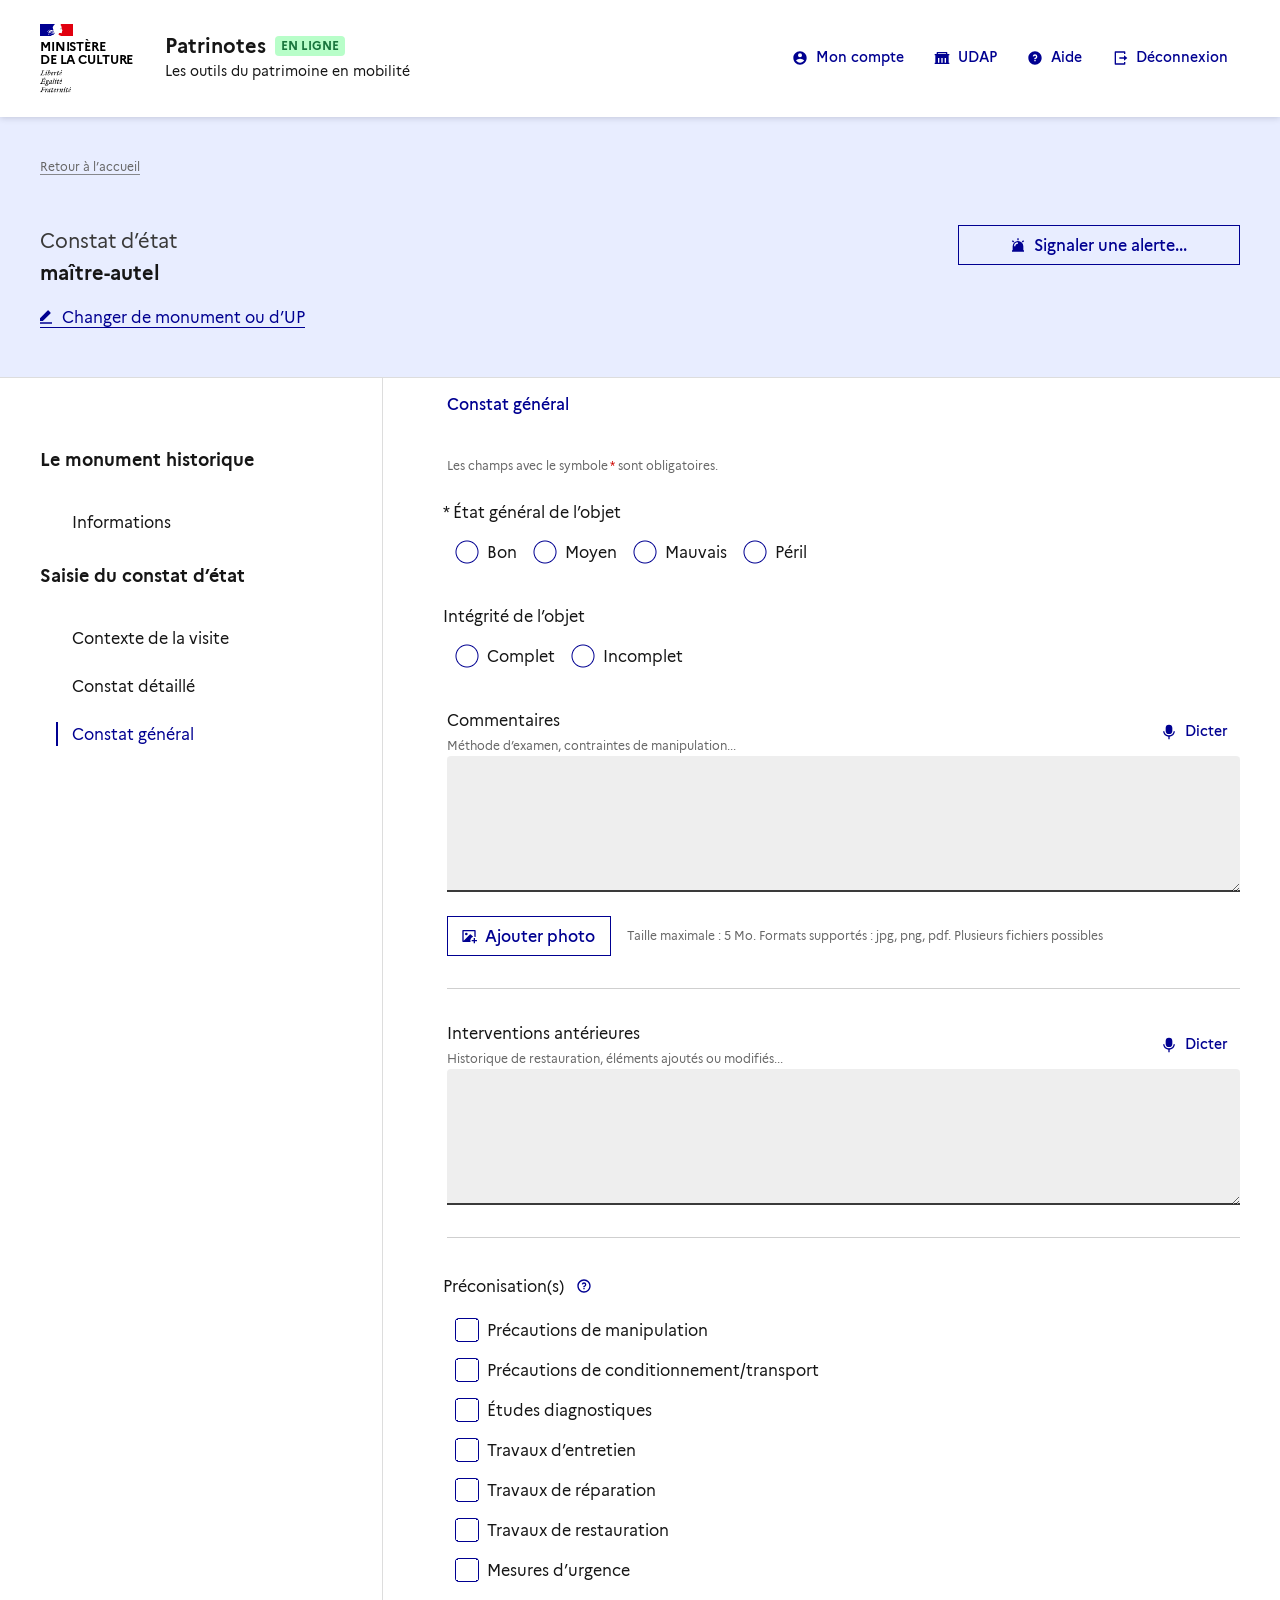
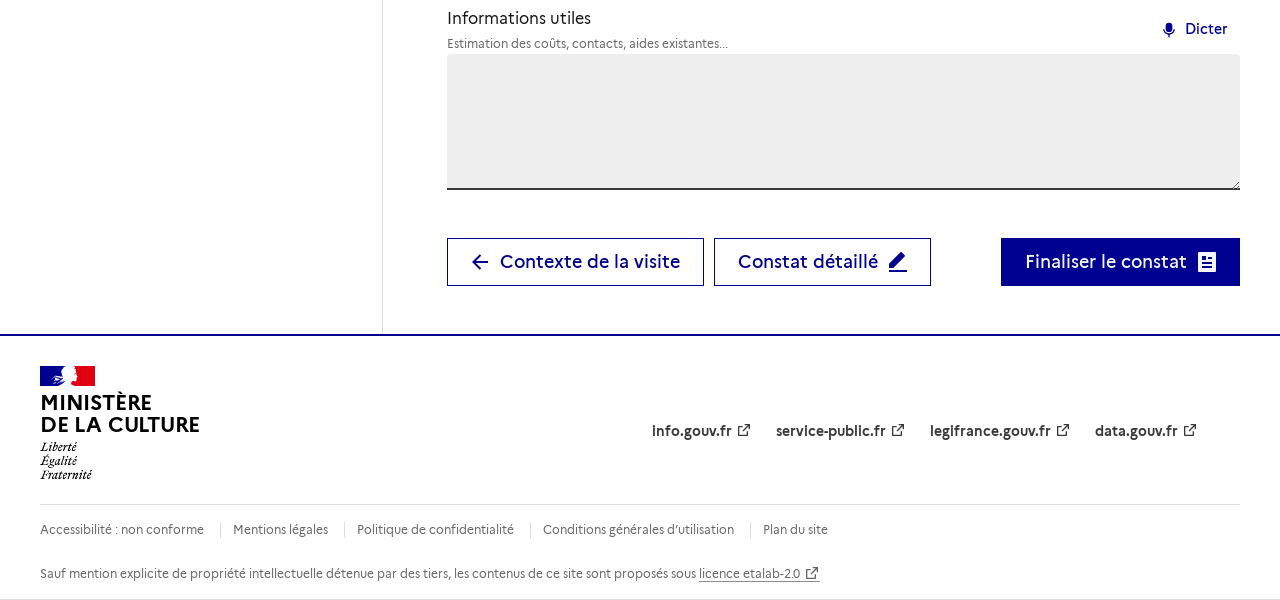
==== commit bcbf4561: "Add files via upload" ====
--- a/constat-general.html
+++ b/constat-general.html
@@ -165,6 +165,16 @@
 
             <hr class="pn-sep">
 
+            <div class="fr-input-group">
+              <div class="fr-grid-row fr-grid-row--middle">
+                <div class="fr-col"><label class="fr-label" for="interventions-anterieures">Interventions antérieures<span class="fr-hint-text">Historique de restauration, éléments ajoutés ou modifiés...</span></label></div>
+                <div class="fr-col-auto"><button type="button" class="fr-btn fr-btn--tertiary-no-outline fr-btn--sm fr-btn--icon-left fr-icon-mic-fill">Dicter</button></div>
+              </div>
+              <textarea class="fr-input" id="interventions-anterieures" name="interventions-anterieures" rows="5"></textarea>
+            </div>
+
+            <hr class="pn-sep">
+
             <div class="pn-preco-wrap">
             <span class="fr-tooltip fr-placement fr-placement--top" id="preco-tooltip" role="tooltip" aria-hidden="true">Si des travaux de restauration sont préconisés, attention de ne pas aller trop loin : le constat d’état n’est pas une étude diagnostique et ne saurait la remplacer.<br><br>Des hypothèses concernant l’origine des désordres constatés peuvent être émises (présentez les comme telles) et des pistes d’investigation suggérées. Présentez les éventuelles solutions avec prudence, notamment si elles concernent des problèmes structurels.</span>
             <fieldset class="fr-fieldset fr-mb-3w" id="preconisations" aria-labelledby="preconisations-legend">
